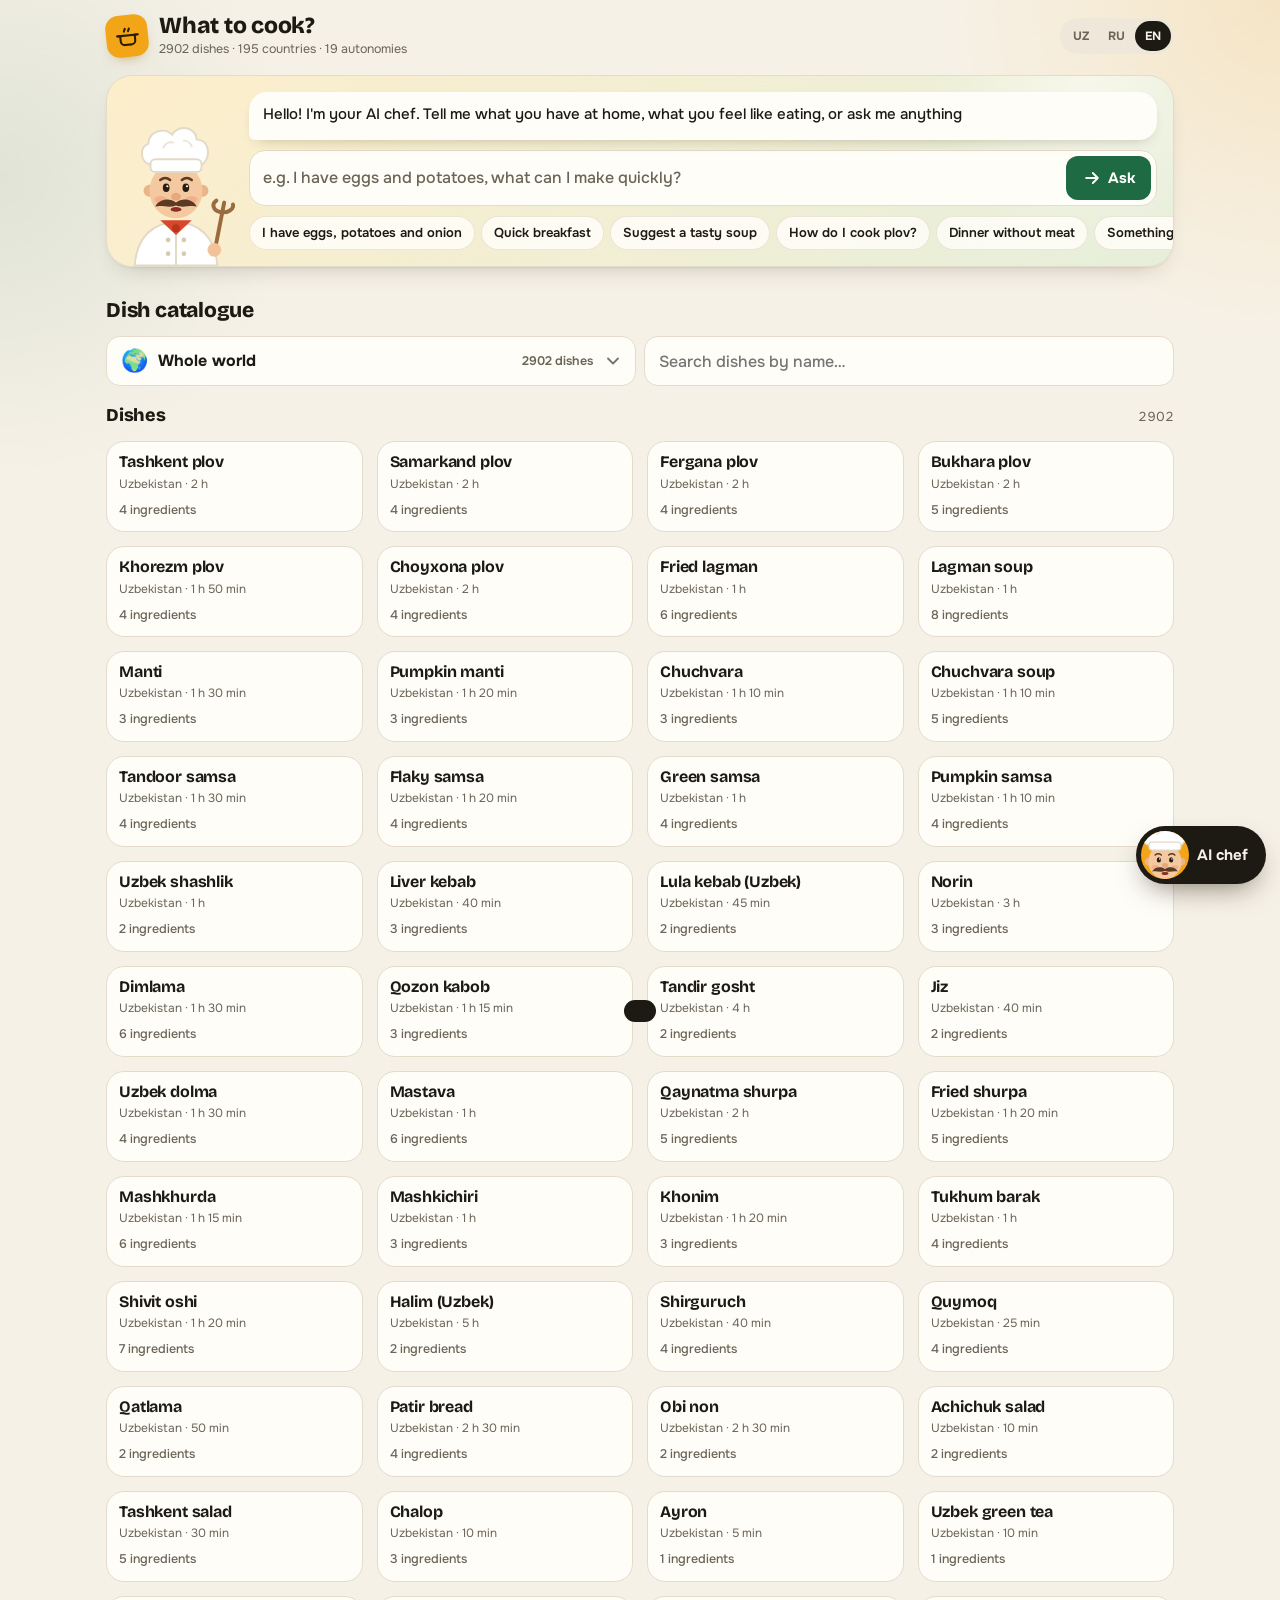
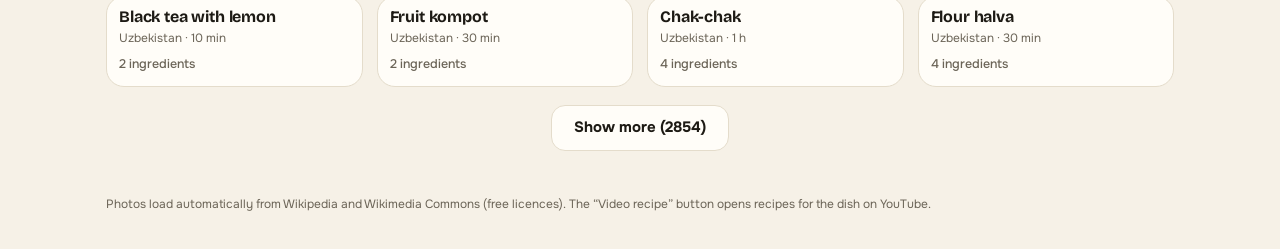
==== index.html @ fba5a019 "AI oshpaz: savol bo'limlari o'rniga animatsion oshpaz bilan doimiy suhbat; taomlar katalogi (davlat " ====
<!doctype html>
<html lang="uz">
<head>
<meta charset="utf-8">
<meta name="viewport" content="width=device-width,initial-scale=1,viewport-fit=cover">
<title>Nima pishiramiz?</title>
<meta name="description" content="AI oshpazdan so'rang — 195 davlat va 19 avtonomiyadan 2900 dan ortiq taom retsepti, suratlari va tayyorlash usullari.">
<meta name="theme-color" content="#f6f1e7">
<link rel="icon" href="data:image/svg+xml,%3Csvg xmlns='http://www.w3.org/2000/svg' viewBox='0 0 100 100'%3E%3Ctext y='.9em' font-size='90'%3E%F0%9F%8D%B2%3C/text%3E%3C/svg%3E">
<link rel="preconnect" href="https://fonts.googleapis.com">
<link rel="preconnect" href="https://fonts.gstatic.com" crossorigin>
<link rel="stylesheet" href="https://fonts.googleapis.com/css2?family=Bricolage+Grotesque:opsz,wght@12..96,600;12..96,800&family=Onest:wght@400;500;600;700&display=swap">
<link rel="stylesheet" href="style.css?v=8">
</head>
<body class="locked">
<div class="gate" id="gate"><div class="gcard"><div class="gspin"></div></div></div>

<div class="wrap">
  <header class="top">
    <div class="mark" aria-hidden="true"><svg viewBox="0 0 24 24" fill="none" stroke="#2b1d00" stroke-width="2" stroke-linecap="round" stroke-linejoin="round"><path d="M3 11h18"/><path d="M5 11v5a4 4 0 0 0 4 4h6a4 4 0 0 0 4-4v-5"/><path d="M2 11h2M20 11h2"/><path d="M9 7c0-1 1-1.5 1-2.5M13 7c0-1 1-1.5 1-2.5"/></svg></div>
    <div class="tt"><h1 id="h1">Nima pishiramiz?</h1><p id="stat"></p></div>
    <div class="lang" id="lang" role="group" aria-label="Til / Язык / Language">
      <button data-lang="uz" aria-pressed="true">UZ</button><button data-lang="ru" aria-pressed="false">RU</button><button data-lang="en" aria-pressed="false">EN</button>
    </div>
    <div class="acct" id="acct" hidden></div>
  </header>

  <section class="hero" id="hero" aria-labelledby="heroT">
    <div class="hchef" id="hchef" aria-hidden="true"></div>
    <div class="hbody">
      <p class="hbub" id="heroT"></p>
      <form class="ask" id="askForm" autocomplete="off">
        <input id="askIn" type="text" enterkeyhint="send">
        <button class="askgo" id="askGo" type="submit"><svg viewBox="0 0 24 24" aria-hidden="true"><path d="M5 12h14M13 6l6 6-6 6"/></svg><span id="askGoT"></span></button>
      </form>
      <div class="hsug" id="hSug"></div>
    </div>
  </section>
</div>

<main class="results wrap">
  <h2 class="catT" id="catT"></h2>
  <div class="browse">
    <button class="pick" id="pickC" type="button" aria-haspopup="dialog"></button>
    <input class="nq" id="nameQ" type="search" autocomplete="off">
  </div>
  <div class="rhead"><h3 id="rt"></h3><span id="rc"></span></div>
  <div class="grid" id="grid"></div>
  <button class="more" id="more" hidden></button>
</main>
<footer class="wrap" id="foot"></footer>

<div class="ov" id="ov" hidden></div>
<article class="sheet" id="sheet" hidden role="dialog" aria-modal="true"></article>

<div class="ov" id="pov" hidden></div>
<div class="picker" id="picker" hidden role="dialog" aria-modal="true" aria-labelledby="pkTitle">
  <div class="pkh"><span class="grab"></span><h2 id="pkTitle"></h2><button class="pkx" id="pkClose" type="button">×</button></div>
  <div class="pks"><input id="pkSearch" type="search" autocomplete="off"></div>
  <div class="chips pkt" id="pkTabs"></div>
  <div class="pkl" id="pkList"></div>
</div>
<div class="ov" id="admov" hidden></div>
<div class="picker adm" id="adm" hidden role="dialog" aria-modal="true"></div>
<div class="ov" id="aov" hidden></div>
<div class="picker" id="admin" hidden role="dialog" aria-modal="true" aria-labelledby="adTitle">
  <div class="pkh"><span class="grab"></span><h2 id="adTitle"></h2><button class="pkx" id="adClose" type="button">×</button></div>
  <div class="chips pkt" id="adTabs"></div>
  <div class="adl" id="adList"></div>
</div>
<div class="toast" id="toast" role="status"></div>

<button class="fab" id="fab" type="button"><span class="fchef" id="fchef" aria-hidden="true"></span><span class="ftx" id="fabT"></span></button>
<div class="ftip" id="ftip" hidden></div>
<div class="ov" id="cov" hidden></div>
<section class="chat" id="chat" hidden role="dialog" aria-modal="true" aria-labelledby="chName">
  <header class="chh">
    <div class="chav" id="chav" aria-hidden="true"></div>
    <div class="chn"><b id="chName"></b><span id="chSt"></span></div>
    <button class="chb" id="chNew" type="button"><svg viewBox="0 0 24 24" aria-hidden="true"><path d="M4 4v6h6M20 20v-6h-6M5 15a7 7 0 0 0 12 3M19 9A7 7 0 0 0 7 6"/></svg></button>
    <button class="chb" id="chX" type="button"><svg viewBox="0 0 24 24" aria-hidden="true"><path d="M6 6l12 12M18 6 6 18"/></svg></button>
  </header>
  <div class="msgs" id="msgs" aria-live="polite"></div>
  <div class="chips csug" id="cSug"></div>
  <form class="comp" id="comp" autocomplete="off">
    <button class="mic" id="mic" type="button" hidden><svg viewBox="0 0 24 24" aria-hidden="true"><rect x="9" y="3" width="6" height="11" rx="3"/><path d="M5 11a7 7 0 0 0 14 0M12 18v3"/></svg></button>
    <textarea id="cIn" rows="1" enterkeyhint="send"></textarea>
    <button class="send" id="cSend" type="submit"><svg viewBox="0 0 24 24" aria-hidden="true"><path d="M5 12h14M13 6l6 6-6 6"/></svg></button>
  </form>
</section>

<script src="data/_db.js?v=7"></script>
<script src="data/uz.js"></script>
<script src="data/kz-kg-tj-tm.js"></script>
<script src="data/ru-ua-by.js"></script>
<script src="data/az-ge-am.js"></script>
<script src="data/tr-ar.js"></script>
<script src="data/cn-kr-jp-in.js"></script>
<script src="data/it-fr-es.js"></script>
<script src="data/de-gr-mx-us.js"></script>
<script src="data/eu1.js"></script>
<script src="data/eu2.js"></script>
<script src="data/eu3.js"></script>
<script src="data/me.js"></script>
<script src="data/as1.js"></script>
<script src="data/as2.js"></script>
<script src="data/af1.js"></script>
<script src="data/af2.js"></script>
<script src="data/af3.js"></script>
<script src="data/am1.js"></script>
<script src="data/am2.js"></script>
<script src="data/x-avt1.js"></script>
<script src="data/x-avt2.js"></script>
<script src="data/x-avt3.js"></script>
<script src="data/x-af1.js"></script>
<script src="data/x-af2.js"></script>
<script src="data/x-af3.js"></script>
<script src="data/x-am1.js"></script>
<script src="data/x-am2.js"></script>
<script src="data/x-oc.js"></script>
<script src="data/x-as.js"></script>
<script src="data/x-eu.js"></script>
<script src="data/i18n.js?v=6"></script>
<script src="data/photos.js?v=7"></script>
<script src="app.js?v=8"></script>
<script src="ai-config.js?v=8"></script>
<script src="chef.js?v=8"></script>
<script src="firebase-config.js?v=6"></script>
<script type="module" src="auth.js?v=6"></script>
</body>
</html>
---- style.css ----
/* Nima pishiramiz — AI oshpaz (chef.js) + taomlar katalogi; taom bosilsa pastdan retsept varag'i chiqadi */
:root{
  --bg:#f6f1e7; --surface:#fffdf8; --surface-2:#efe8da; --ink:#1d1a14; --muted:#6b6457; --line:#e4dccb;
  --herb:#1d6a43; --herb-ink:#fff; --herb-soft:#dcefe2;
  --saffron:#f2a516; --saffron-soft:#fdeecb; --saffron-ink:#4a3200;
  --chili:#c2412a; --chili-soft:#fbe1da; --plum:#7a3f8f; --plum-soft:#f1e2f5; --sea:#1f6f8b; --sea-soft:#dbeff5; --yt:#d62b1f;
  --shadow:0 1px 2px rgba(40,30,10,.06),0 12px 26px -16px rgba(40,30,10,.32);
  --f-d:"Bricolage Grotesque","Onest",system-ui,sans-serif;
  --f-b:"Onest",system-ui,-apple-system,"Segoe UI",Roboto,sans-serif;
}
@media (prefers-color-scheme: dark){:root:not([data-theme="light"]){
  --bg:#13110d; --surface:#1d1a15; --surface-2:#2a251d; --ink:#f3eee4; --muted:#a79f90; --line:#342e24;
  --herb:#5cbf88; --herb-ink:#06150d; --herb-soft:#173426;
  --saffron:#f5b744; --saffron-soft:#3a2c0e; --saffron-ink:#ffe2a3;
  --chili:#f07258; --chili-soft:#3e1c16; --plum:#d39ae6; --plum-soft:#35203d; --sea:#6cc3e0; --sea-soft:#14303a; --yt:#ef4136;
  --shadow:0 1px 2px rgba(0,0,0,.3),0 12px 30px -16px rgba(0,0,0,.7); color-scheme:dark}}
:root[data-theme="dark"]{
  --bg:#13110d; --surface:#1d1a15; --surface-2:#2a251d; --ink:#f3eee4; --muted:#a79f90; --line:#342e24;
  --herb:#5cbf88; --herb-ink:#06150d; --herb-soft:#173426;
  --saffron:#f5b744; --saffron-soft:#3a2c0e; --saffron-ink:#ffe2a3;
  --chili:#f07258; --chili-soft:#3e1c16; --plum:#d39ae6; --plum-soft:#35203d; --sea:#6cc3e0; --sea-soft:#14303a; --yt:#ef4136;
  --shadow:0 1px 2px rgba(0,0,0,.3),0 12px 30px -16px rgba(0,0,0,.7); color-scheme:dark}
*{box-sizing:border-box}
[hidden]{display:none!important}
html{-webkit-text-size-adjust:100%}
body{margin:0;background:var(--bg);color:var(--ink);font-family:var(--f-b);font-size:15px;line-height:1.5;-webkit-font-smoothing:antialiased;
  background-image:radial-gradient(circle at 100% 0,rgba(242,165,22,.16),transparent 340px),radial-gradient(circle at 0 180px,rgba(29,106,67,.10),transparent 300px);background-repeat:no-repeat}
img{max-width:100%}
button{font:inherit;color:inherit;cursor:pointer;-webkit-tap-highlight-color:transparent}
button:focus-visible,input:focus-visible,a:focus-visible{outline:2px solid var(--herb);outline-offset:2px}
h1,h2,h3{font-family:var(--f-d);margin:0;letter-spacing:-.01em;text-wrap:balance}
.wrap{max-width:1100px;margin:0 auto;padding-left:max(16px,env(safe-area-inset-left,0px));padding-right:max(16px,env(safe-area-inset-right,0px))}

/* header */
.top{padding-top:calc(14px + env(safe-area-inset-top,0px));padding-bottom:4px;display:flex;align-items:center;gap:11px}
.mark{width:42px;height:42px;border-radius:13px;background:var(--saffron);display:grid;place-items:center;flex:none;transform:rotate(-6deg);box-shadow:0 6px 14px -8px rgba(160,100,0,.7)}
.mark svg{width:25px;height:25px}
.tt{min-width:0;flex:1}
.top h1{font-size:clamp(19px,5.6vw,23px);font-weight:800;line-height:1.05}
.top p{margin:2px 0 0;color:var(--muted);font-size:12.5px}
.lang{display:flex;flex:none;background:var(--surface-2);border-radius:999px;padding:3px}
.lang button{border:0;background:transparent;height:30px;min-width:36px;padding:0 8px;border-radius:999px;font-size:12px;font-weight:700;letter-spacing:.04em;color:var(--muted)}
.lang button[aria-pressed="true"]{background:var(--ink);color:var(--bg)}

.pick{width:100%;display:flex;align-items:center;gap:10px;height:50px;padding:0 12px 0 14px;border-radius:14px;border:1.5px solid var(--line);background:var(--bg);text-align:left;font-weight:700;font-size:16px}
.pick:hover{border-color:var(--saffron)}
.pick .fx{font-size:22px;line-height:1}
.pick span:not(.fx){flex:1;min-width:0;overflow:hidden;text-overflow:ellipsis;white-space:nowrap}
.pick small{color:var(--muted);font-weight:600;font-size:12.5px;white-space:nowrap}
.pick svg{width:20px;height:20px;fill:none;stroke:currentColor;stroke-width:2.2;stroke-linecap:round;stroke-linejoin:round;flex:none;opacity:.6}

.chips{display:flex;gap:7px;overflow-x:auto;scrollbar-width:none;margin:0 -12px;padding:0 12px 2px}
.chips::-webkit-scrollbar{display:none}
.chip{flex:none;height:40px;padding:0 14px;border-radius:999px;border:1px solid var(--line);background:var(--bg);font-weight:600;font-size:14px;white-space:nowrap;display:inline-flex;align-items:center;gap:6px}
.chip[aria-pressed="true"]{background:var(--acc,var(--ink));color:#fff;border-color:transparent}
.chip.sm{height:34px;padding:0 12px;font-size:13px}
/* results */
.results{padding-block:20px 44px}
.rhead{display:flex;justify-content:space-between;align-items:baseline;gap:10px;margin-bottom:12px}
.rhead h3{font-size:18px;font-weight:800;min-width:0}
.rhead span{color:var(--muted);font-size:13px;font-variant-numeric:tabular-nums;flex:none}
.grid{display:grid;grid-template-columns:repeat(auto-fill,minmax(230px,1fr));gap:14px}
@media (max-width:560px){.grid{grid-template-columns:1fr 1fr;gap:10px}}
.card{display:flex;flex-direction:column;text-align:left;padding:0;border:1px solid var(--line);background:var(--surface);border-radius:18px;overflow:hidden;min-width:0;transition:transform .18s,box-shadow .18s}
.card:hover{transform:translateY(-3px);box-shadow:var(--shadow)}
.cover{position:relative;aspect-ratio:4/3;max-width:100%;overflow:hidden;background:var(--surface-2)}
.cover img{position:absolute;inset:0;width:100%;height:100%;object-fit:cover;display:block}
.cflag{position:absolute;right:8px;bottom:7px;font-size:20px;line-height:1;z-index:2;filter:drop-shadow(0 1px 3px rgba(0,0,0,.35))}
.tile{position:absolute;inset:0;display:flex;flex-direction:column;justify-content:flex-end;padding:10px 12px;color:#fff;background:
  radial-gradient(circle at 85% 18%,rgba(255,255,255,.28) 0 18%,transparent 19%),
  radial-gradient(circle at 85% 18%,rgba(255,255,255,.14) 0 30%,transparent 31%),
  linear-gradient(150deg,var(--c1),var(--c2))}
.tile .fl{position:absolute;top:10px;right:12px;font-size:26px;line-height:1}
.cover .tile+.cflag,.cover .tile~.cflag{display:none}
.tile b{font-family:var(--f-d);font-weight:800;font-size:clamp(17px,4.4vw,22px);line-height:1.05;text-shadow:0 1px 8px rgba(0,0,0,.18);overflow-wrap:anywhere}
.tile i{font-style:normal;font-size:11px;font-weight:700;letter-spacing:.08em;text-transform:uppercase;opacity:.85;margin-top:3px}
.badge{position:absolute;left:8px;top:8px;height:26px;padding:0 9px;border-radius:999px;background:var(--surface);color:var(--ink);font-size:12px;font-weight:700;display:flex;align-items:center;gap:5px;box-shadow:0 2px 8px rgba(0,0,0,.15);font-variant-numeric:tabular-nums;z-index:2}
.badge.ok{background:var(--herb);color:var(--herb-ink)}
.cb{padding:10px 12px 12px;display:flex;flex-direction:column;gap:3px;flex:1;min-width:0}
.cb h3{font-size:16px;font-weight:700;line-height:1.2;overflow-wrap:anywhere}
.cm{font-size:12px;color:var(--muted)}
.ml{margin-top:auto;padding-top:5px;font-size:12.5px;font-weight:600;color:var(--chili);overflow:hidden;display:-webkit-box;-webkit-line-clamp:2;-webkit-box-orient:vertical}
.ml.ok{color:var(--herb)} .ml.n{color:var(--muted);font-weight:500}
@media (max-width:560px){.cb{padding:8px 10px 10px}.cb h3{font-size:14.5px}.cm,.ml{font-size:11.5px}}
.empty{grid-column:1/-1;text-align:center;padding:36px 16px;color:var(--muted);border:1px dashed var(--line);border-radius:18px;background:var(--surface)}
.empty b{display:block;color:var(--ink);font-family:var(--f-d);font-size:19px;margin-bottom:4px}
footer{color:var(--muted);font-size:12px;padding-bottom:calc(36px + env(safe-area-inset-bottom,0px))}
.more{display:block;margin:18px auto 0;height:46px;padding:0 22px;border-radius:14px;border:1px solid var(--line);background:var(--surface);font-weight:700}
.cover .ld{position:absolute;inset:0;background:linear-gradient(90deg,var(--surface-2) 25%,var(--line) 50%,var(--surface-2) 75%);background-size:200% 100%;animation:sh 1.3s linear infinite}
@keyframes sh{from{background-position:200% 0}to{background-position:-200% 0}}

/* overlays + sheets */
.ov{position:fixed;inset:0;z-index:40;background:rgba(10,8,4,.55);opacity:0;transition:opacity .25s}
.ov.on{opacity:1}
.sheet,.picker{position:fixed;left:0;right:0;bottom:0;z-index:41;max-width:760px;margin:0 auto;background:var(--bg);border-radius:24px 24px 0 0;display:flex;flex-direction:column;overflow:hidden;transform:translateY(100%);transition:transform .32s cubic-bezier(.2,.8,.2,1)}
.sheet{max-height:94vh;max-height:94dvh}
.sheet.on,.picker.on{transform:none}
.sc{overflow-y:auto;overscroll-behavior:contain;padding-bottom:calc(28px + env(safe-area-inset-bottom,0px))}
.gal{position:relative;aspect-ratio:16/11;max-height:46vh;width:100%;background:var(--surface-2)}
.track{display:flex;height:100%;overflow-x:auto;scroll-snap-type:x mandatory;scrollbar-width:none}
.track::-webkit-scrollbar{display:none}
.slide{flex:0 0 100%;height:100%;scroll-snap-align:center;position:relative}
.slide img{width:100%;height:100%;object-fit:cover;display:block}
.slide .ld{position:absolute;inset:0}
.slide .tile b{font-size:clamp(28px,8vw,44px)}
.slide .tile .fl{font-size:40px;top:16px;right:18px}
.dots{position:absolute;left:0;right:0;bottom:10px;display:flex;justify-content:center;gap:6px;z-index:2}
.dots button{width:8px;height:8px;padding:0;border:0;border-radius:4px;background:rgba(255,255,255,.6);transition:width .2s}
.dots button[aria-current="true"]{width:22px;background:#fff}
.close{position:absolute;top:12px;right:max(12px,env(safe-area-inset-right,0px));z-index:3;width:42px;height:42px;border-radius:50%;border:0;background:rgba(15,12,8,.55);color:#fff;font-size:22px;display:grid;place-items:center;backdrop-filter:blur(6px)}
.grab{position:absolute;top:8px;left:50%;transform:translateX(-50%);width:44px;height:5px;border-radius:3px;background:rgba(255,255,255,.75);z-index:3}
.credit{font-size:11px;color:var(--muted);text-align:right;padding:4px 18px 0}.credit a{color:inherit;text-decoration:underline;text-underline-offset:2px}
.sb{padding:14px max(18px,env(safe-area-inset-left,0px)) 0;padding-right:max(18px,env(safe-area-inset-right,0px));display:flex;flex-direction:column;gap:18px}
.sb h2{font-size:clamp(26px,6vw,34px);font-weight:800;line-height:1.05}
.alt{color:var(--muted);font-size:13px;font-weight:600;margin-top:3px}
.sub{color:var(--muted);margin-top:4px;font-size:14px}
.pills{display:flex;flex-wrap:wrap;gap:6px;margin-top:10px}
.pill{height:28px;padding:0 11px;border-radius:999px;background:var(--saffron-soft);color:var(--saffron-ink);font-size:12.5px;font-weight:700;display:inline-flex;align-items:center;gap:4px}
.pill.g{background:var(--herb-soft);color:var(--herb)}
.acts{display:grid;grid-template-columns:1fr;gap:8px}
.yt{display:flex;align-items:center;justify-content:center;gap:10px;min-height:54px;border-radius:16px;background:var(--yt);color:#fff;font-weight:700;font-size:16px;text-decoration:none}
.yt svg{width:26px;height:26px}
.sh{display:flex;justify-content:space-between;align-items:baseline;gap:10px;margin-bottom:8px}
.sh h3{font-size:20px;font-weight:800}
.sh span{color:var(--muted);font-size:13px;font-variant-numeric:tabular-nums}
.ings{list-style:none;margin:0;padding:0;background:var(--surface);border:1px solid var(--line);border-radius:16px;overflow:hidden}
.ings li{display:flex;align-items:center;gap:10px;padding:10px 13px;border-top:1px solid var(--line)}
.ings li:first-child{border-top:0}
.st{width:24px;height:24px;border-radius:50%;display:grid;place-items:center;flex:none;font-size:13px;font-weight:800}
.have .st{background:var(--herb-soft);color:var(--herb)}
.lack .st{background:var(--chili-soft);color:var(--chili)}
.base .st,.opt .st{background:var(--surface-2);color:var(--muted)}
.nm{flex:1;min-width:0;font-weight:600}
.lack .nm{color:var(--chili)}
.nm em{font-style:normal;font-size:11px;color:var(--muted);background:var(--surface-2);border-radius:6px;padding:1px 6px;margin-left:6px;font-weight:600}
.qt{color:var(--muted);font-size:13.5px;text-align:right;max-width:48%}
.miss{margin-top:8px;padding:10px 12px;border-radius:12px;background:var(--chili-soft);color:var(--chili);font-weight:600;font-size:14px}
.miss.ok{background:var(--herb-soft);color:var(--herb)}
.steps{list-style:none;margin:0;padding:0;display:flex;flex-direction:column;gap:8px}
.steps li{display:flex;gap:12px;padding:12px;background:var(--surface);border:1px solid var(--line);border-radius:16px;transition:opacity .2s}
.steps li.done{opacity:.5}
.steps li.done .tx{text-decoration:line-through}
.steps .n{width:32px;height:32px;flex:none;border:0;border-radius:10px;background:var(--saffron-soft);color:var(--saffron-ink);font-family:var(--f-d);font-weight:800;display:grid;place-items:center}
.done .n{background:var(--herb);color:var(--herb-ink)}
.tx{flex:1;min-width:0;padding-top:4px}
.tm{display:inline-flex;align-items:center;gap:6px;margin-top:8px;height:32px;padding:0 12px;border-radius:999px;border:1px solid var(--line);background:var(--bg);font-size:13px;font-weight:700;font-variant-numeric:tabular-nums}
.tm.run{background:var(--saffron);border-color:var(--saffron);color:#2b1d00}
.tm.end{background:var(--chili);border-color:var(--chili);color:#fff}

/* country picker */
.picker{height:86vh;height:86dvh}
.pkh{position:relative;display:flex;align-items:center;gap:10px;padding:20px 14px 10px 18px}
.pkh .grab{background:var(--line);top:7px}
.pkh h2{flex:1;font-size:19px;font-weight:800;line-height:1.15}
.pkx{width:38px;height:38px;border-radius:50%;border:0;background:var(--surface-2);font-size:21px;display:grid;place-items:center;flex:none}
.pks{padding:0 14px 10px}
.pks input{width:100%;height:46px;border-radius:13px;border:1.5px solid var(--line);background:var(--surface);color:var(--ink);padding:0 14px;font:500 16px var(--f-b)}
.pks input:focus{outline:none;border-color:var(--saffron)}
.pkt{--acc:var(--saffron);margin:0;padding:0 14px 10px;flex:none}
.pkt .chip[aria-pressed="true"]{color:#2b1d00}
.pkl{flex:1;overflow-y:auto;overscroll-behavior:contain;padding:2px 14px calc(18px + env(safe-area-inset-bottom,0px));display:grid;grid-template-columns:1fr 1fr;gap:7px;align-content:start}
@media (min-width:620px){.pkl{grid-template-columns:repeat(3,1fr)}}
.pc{display:flex;align-items:center;gap:8px;min-height:48px;padding:6px 10px;border-radius:13px;border:1px solid var(--line);background:var(--surface);text-align:left;min-width:0}
.pc .fx{font-size:20px;line-height:1;flex:none}
.pc .pn{flex:1;min-width:0;font-weight:600;font-size:14px;line-height:1.2;overflow-wrap:anywhere}
.pc small{color:var(--muted);font-size:12px;font-weight:600;font-variant-numeric:tabular-nums}
.pc.all{grid-column:1/-1;background:var(--saffron-soft);border-color:transparent}
.pc.all .pn{font-weight:800}
.pc[aria-pressed="true"]{border-color:var(--saffron);box-shadow:inset 0 0 0 1.5px var(--saffron)}
.pkl .empty{grid-column:1/-1}

.toast{position:fixed;left:50%;bottom:calc(18px + env(safe-area-inset-bottom,0px));transform:translate(-50%,140px);z-index:60;background:var(--ink);color:var(--bg);padding:11px 16px;border-radius:12px;font-weight:600;font-size:14px;transition:transform .3s;max-width:calc(100% - 32px);text-align:center}
.toast.on{transform:translate(-50%,0)}
@media (prefers-reduced-motion:reduce){*{transition:none!important;animation:none!important}}

@media (max-width:440px){.top:has(.acct:not([hidden])) .mark{display:none}.top:has(.acct:not([hidden])) .lang button{min-width:30px;padding:0 6px}}

/* ---------- kirish ekrani (gate) ---------- */
body.locked>.wrap,body.locked>main,body.locked>footer,body.locked>.fab,body.locked>.ftip,body.locked>.chat{display:none!important}
.gate{background:radial-gradient(circle at 100% 0,rgba(242,165,22,.28),transparent 360px),radial-gradient(circle at 0 100%,rgba(29,106,67,.18),transparent 380px),var(--bg);min-height:100vh;min-height:100dvh;display:flex;flex-direction:column;align-items:center;justify-content:center;padding:calc(64px + env(safe-area-inset-top,0px)) 20px calc(40px + env(safe-area-inset-bottom,0px));position:relative;text-align:center;overflow:hidden}
.gtop{position:absolute;top:calc(14px + env(safe-area-inset-top,0px));right:16px}
.gcard{width:100%;max-width:380px;background:var(--surface);border:1px solid var(--line);border-radius:28px;padding:30px 22px 24px;box-shadow:var(--shadow);display:flex;flex-direction:column;align-items:center;gap:10px;position:relative;z-index:1}
.gmark{width:64px;height:64px;border-radius:20px;background:var(--saffron);display:grid;place-items:center;transform:rotate(-6deg);box-shadow:0 8px 18px -10px rgba(160,100,0,.8)}
.gmark svg{width:38px;height:38px}
.gcard h1{font-size:28px;font-weight:800;line-height:1.1;margin-top:6px}
.gtag{margin:0 0 8px;color:var(--muted);font-size:14.5px}
.gbtn{width:100%;height:54px;display:flex;align-items:center;justify-content:center;gap:12px;border-radius:16px;border:1.5px solid var(--line);background:#fff;color:#1f1f1f;font-weight:700;font-size:16px;box-shadow:0 2px 6px rgba(0,0,0,.06)}
.gbtn:hover{border-color:#c9c2b2}
.gbtn svg{width:24px;height:24px}
.gsm{margin:2px 0 0;font-size:12px;color:var(--muted)}
.gerr{margin:4px 0 0;font-size:13px;color:var(--chili);font-weight:600}
.gst{display:flex;flex-direction:column;align-items:center;gap:6px;width:100%}
.gst .gic{font-size:40px;line-height:1}
.gst b{font-family:var(--f-d);font-size:20px}
.gst p{margin:0;color:var(--muted);font-size:14.5px}
.gme{display:flex;align-items:center;gap:8px;margin-top:8px;padding:6px 12px 6px 6px;border-radius:999px;background:var(--surface-2);font-size:13.5px;font-weight:600;max-width:100%}
.gme img{width:28px;height:28px;border-radius:50%}
.gme span{overflow:hidden;text-overflow:ellipsis;white-space:nowrap;padding-left:6px}
.glink{margin-top:8px;border:0;background:none;color:var(--herb);font-weight:700;font-size:14px;padding:8px}
.gspin{width:34px;height:34px;border-radius:50%;border:3px solid var(--line);border-top-color:var(--saffron);animation:gsp .8s linear infinite;margin:14px}
@keyframes gsp{to{transform:rotate(360deg)}}
.gfood{position:absolute;bottom:calc(18px + env(safe-area-inset-bottom,0px));left:0;right:0;font-size:26px;letter-spacing:8px;opacity:.55;white-space:nowrap}
body:not(.locked) .gate{display:none}

/* akkaunt tugmasi */
.acct{position:relative;flex:none}
.av{position:relative;width:38px;height:38px;border-radius:50%;border:2px solid var(--surface);padding:0;background:var(--herb);color:#fff;overflow:visible;box-shadow:0 0 0 1px var(--line);display:grid;place-items:center;font-weight:800}
.av img{width:100%;height:100%;border-radius:50%;object-fit:cover}
.av .dot{position:absolute;top:-5px;right:-6px;min-width:18px;height:18px;padding:0 5px;border-radius:9px;background:var(--chili);color:#fff;font:700 11px/18px var(--f-b);font-style:normal}
.amenu{position:absolute;right:0;top:46px;z-index:35;min-width:230px;background:var(--surface);border:1px solid var(--line);border-radius:16px;box-shadow:var(--shadow);padding:6px;display:flex;flex-direction:column}
.amenu .aw{padding:8px 10px 10px;border-bottom:1px solid var(--line);margin-bottom:4px;display:flex;flex-direction:column;min-width:0}
.amenu .aw small{color:var(--muted);overflow:hidden;text-overflow:ellipsis}
.amenu button{border:0;background:none;text-align:left;padding:11px 10px;border-radius:10px;font-weight:600;display:flex;align-items:center;gap:6px}
.amenu button:hover{background:var(--surface-2)}
.cnt{font-style:normal;margin-left:auto;min-width:22px;height:22px;padding:0 6px;border-radius:11px;background:var(--chili);color:#fff;font-size:12px;display:grid;place-items:center}

/* admin panel */
.adl{flex:1;overflow-y:auto;overscroll-behavior:contain;padding:2px 14px calc(18px + env(safe-area-inset-bottom,0px));display:flex;flex-direction:column;gap:8px}
.urow{display:flex;align-items:center;gap:10px;padding:10px;border-radius:16px;background:var(--surface);border:1px solid var(--line);min-width:0}
.urow img,.urow .ui{width:40px;height:40px;border-radius:50%;flex:none;object-fit:cover}
.urow .ui{display:grid;place-items:center;background:var(--herb-soft);color:var(--herb);font-weight:800}
.un{flex:1;min-width:0;display:flex;flex-direction:column}
.un b{font-size:14.5px;overflow:hidden;text-overflow:ellipsis;white-space:nowrap}
.un small{color:var(--muted);font-size:12px;overflow:hidden;text-overflow:ellipsis;white-space:nowrap}
.ua{display:flex;gap:6px;flex:none}
.ab{height:36px;padding:0 12px;border-radius:11px;border:0;font-weight:700;font-size:13px;white-space:nowrap}
.ab.ok{background:var(--herb);color:var(--herb-ink)}
.ab.no{background:var(--chili-soft);color:var(--chili)}
.ab:disabled{opacity:.5}
.ame{font-size:12px;color:var(--muted);font-weight:700}
.adl .empty{margin-top:10px}


/* ---------- AI oshpaz: hero ---------- */
.hero{position:relative;margin:12px 0 4px;display:grid;grid-template-columns:auto 1fr;gap:6px 14px;align-items:end;padding:16px 16px 16px 10px;border-radius:26px;
  background:radial-gradient(circle at 92% 8%,color-mix(in srgb,var(--surface) 60%,transparent),transparent 160px),linear-gradient(135deg,var(--saffron-soft),color-mix(in srgb,var(--herb-soft) 70%,var(--saffron-soft)));border:1px solid var(--line);box-shadow:var(--shadow);overflow:hidden}
.hchef{width:118px;align-self:end;margin-bottom:-16px}
.hchef .chef{width:100%;height:auto;display:block}
.hbody{min-width:0;display:flex;flex-direction:column;gap:10px}
.hbub{position:relative;margin:0;background:var(--surface);border-radius:18px 18px 18px 6px;padding:12px 14px;font-size:15px;line-height:1.45;font-weight:500;box-shadow:0 6px 16px -10px rgba(60,40,0,.45);min-height:3.2em}
.ask{display:flex;gap:6px;background:var(--surface);border:1.5px solid var(--line);border-radius:16px;padding:5px;transition:border-color .2s,box-shadow .2s}
.ask:focus-within{border-color:var(--herb);box-shadow:0 0 0 4px color-mix(in srgb,var(--herb) 18%,transparent)}
.ask input{flex:1;min-width:0;border:0;background:transparent;color:var(--ink);font:500 16px var(--f-b);padding:0 8px;height:44px;outline:none}
.ask input::placeholder{color:var(--muted)}
.askgo{flex:none;height:44px;padding:0 16px;border:0;border-radius:12px;background:var(--herb);color:var(--herb-ink);font-weight:700;display:flex;align-items:center;gap:6px}
.askgo svg,.send svg,.mic svg,.chb svg{width:20px;height:20px;fill:none;stroke:currentColor;stroke-width:2.3;stroke-linecap:round;stroke-linejoin:round}
.hsug{display:flex;gap:6px;overflow-x:auto;scrollbar-width:none;margin:0 -16px 0 0;padding-right:16px}
.hsug::-webkit-scrollbar{display:none}
.hsug .chip,.csug .chip{background:color-mix(in srgb,var(--surface) 85%,transparent);border-color:color-mix(in srgb,var(--line) 70%,transparent);font-weight:600}
@media (max-width:560px){
  .hero{grid-template-columns:76px 1fr;padding:12px 12px 12px 6px;gap:8px 8px}
  .hchef{width:80px;margin-bottom:-12px;grid-row:1;align-self:start;margin-top:4px}
  .hbub{font-size:14px;padding:10px 12px}
  .ask,.hsug{grid-column:1/-1}
  .hbody{display:contents}
  .askgo span{display:none}.askgo{padding:0 14px}
}

/* ---------- catalogue ---------- */
.catT{font-size:21px;font-weight:800;margin:4px 0 10px}
.browse{display:grid;grid-template-columns:minmax(0,1fr) minmax(0,1fr);gap:8px;margin-bottom:16px}
@media (max-width:560px){.browse{grid-template-columns:1fr}}
.nq{width:100%;height:50px;border-radius:14px;border:1.5px solid var(--line);background:var(--surface);color:var(--ink);padding:0 14px;font:500 16px var(--f-b)}
.nq:focus{outline:none;border-color:var(--herb)}
.pick{background:var(--surface)}

/* ---------- floating chef button ---------- */
.fab{position:fixed;right:max(14px,env(safe-area-inset-right,0px));bottom:calc(16px + env(safe-area-inset-bottom,0px));z-index:34;display:flex;align-items:center;gap:8px;height:58px;padding:0 18px 0 5px;border:0;border-radius:999px;
  background:var(--ink);color:var(--bg);font-weight:700;font-size:15px;box-shadow:0 12px 28px -10px rgba(30,20,0,.55);transition:transform .25s,opacity .25s;animation:fabIn .6s cubic-bezier(.2,1.4,.4,1) both}
.fab:hover{transform:translateY(-2px)}
.fchef{width:48px;height:48px;border-radius:50%;background:var(--saffron);display:grid;place-items:center;overflow:hidden;flex:none}
.fchef .chef{width:48px;height:48px}
body.chatting .fab{transform:scale(.6);opacity:0;pointer-events:none}
@keyframes fabIn{from{transform:translateY(90px)}to{transform:none}}
.ftip{position:fixed;right:max(16px,env(safe-area-inset-right,0px));bottom:calc(86px + env(safe-area-inset-bottom,0px));z-index:34;max-width:240px;background:var(--surface);color:var(--ink);border:1px solid var(--line);border-radius:16px 16px 4px 16px;padding:10px 13px;font-size:14px;font-weight:600;box-shadow:var(--shadow);cursor:pointer;animation:tipIn .4s ease both}
@keyframes tipIn{from{opacity:0;transform:translateY(8px)}to{opacity:1;transform:none}}

/* ---------- chat panel ---------- */
#cov{z-index:35}
.chat{position:fixed;z-index:36;inset:0;display:flex;flex-direction:column;background:var(--bg);transform:translateY(100%);transition:transform .32s cubic-bezier(.2,.8,.2,1)}
.chat.on{transform:none}
@media (min-width:700px){.chat{inset:auto 20px 20px auto;width:420px;height:min(720px,calc(100vh - 40px));height:min(720px,calc(100dvh - 40px));border-radius:24px;border:1px solid var(--line);box-shadow:0 30px 60px -20px rgba(30,20,0,.45);overflow:hidden;transform:translateY(30px) scale(.97);opacity:0;transition:transform .28s,opacity .28s}
  .chat.on{transform:none;opacity:1}}
.chh{display:flex;align-items:center;gap:10px;padding:calc(10px + env(safe-area-inset-top,0px)) 10px 10px 12px;background:linear-gradient(135deg,var(--saffron-soft),var(--herb-soft));border-bottom:1px solid var(--line)}
.chav{width:46px;height:46px;border-radius:50%;background:var(--saffron);overflow:hidden;display:grid;place-items:center;flex:none;box-shadow:inset 0 -3px 0 rgba(0,0,0,.08)}
.chav .chef{width:46px;height:46px}
.chn{flex:1;min-width:0;display:flex;flex-direction:column;line-height:1.2}
.chn b{font-family:var(--f-d);font-size:17px}
.chn span{font-size:12.5px;color:var(--herb);font-weight:600;display:flex;align-items:center;gap:6px}
.chn span::before{content:"";width:7px;height:7px;border-radius:50%;background:currentColor;box-shadow:0 0 0 3px color-mix(in srgb,currentColor 25%,transparent)}
.chb{width:40px;height:40px;border:0;border-radius:12px;background:color-mix(in srgb,var(--surface) 70%,transparent);display:grid;place-items:center;flex:none}
.msgs{flex:1;overflow-y:auto;padding:14px 12px 6px;display:flex;flex-direction:column;gap:12px;overscroll-behavior:contain}
.mg{display:flex;gap:8px;align-items:flex-end;max-width:100%}
.mg.me{justify-content:flex-end}
.mg .av{width:30px;height:30px;border-radius:50%;background:var(--saffron);overflow:hidden;flex:none;display:grid;place-items:center}
.mg .av .chef{width:30px;height:30px}
.bw{display:flex;flex-direction:column;gap:8px;min-width:0;max-width:calc(100% - 38px)}
.bb{padding:10px 13px;border-radius:18px;font-size:15px;line-height:1.45;overflow-wrap:anywhere;animation:msgIn .25s ease both}
.ch .bb{background:var(--surface);border:1px solid var(--line);border-bottom-left-radius:6px;align-self:flex-start}
.me .bb{background:var(--herb);color:var(--herb-ink);border-bottom-right-radius:6px;max-width:82%}
.bb ul{margin:4px 0;padding-left:20px}.bb li{margin:2px 0}
.bb.live::after{content:"▍";animation:caret 1s steps(1) infinite;margin-left:1px;color:var(--muted)}
@keyframes caret{50%{opacity:0}}
@keyframes msgIn{from{opacity:0;transform:translateY(6px)}to{opacity:1;transform:none}}
.bb.dots{display:flex;gap:5px;padding:14px 16px}
.bb.dots i{width:7px;height:7px;border-radius:50%;background:var(--muted);animation:dot 1.1s infinite ease-in-out}
.bb.dots i:nth-child(2){animation-delay:.15s}.bb.dots i:nth-child(3){animation-delay:.3s}
@keyframes dot{0%,80%,100%{transform:translateY(0);opacity:.4}40%{transform:translateY(-5px);opacity:1}}
.crow{display:flex;gap:10px;overflow-x:auto;scrollbar-width:none;padding:2px 2px 4px;margin:0 -12px 0 0;padding-right:12px;scroll-snap-type:x mandatory}
.crow::-webkit-scrollbar{display:none}
.crow .card{flex:none;width:168px;scroll-snap-align:start}
.crow .cb h3{font-size:14.5px}
.mact{align-self:flex-start;height:38px;padding:0 14px;border-radius:12px;border:1px solid var(--line);background:var(--surface);font-weight:700;font-size:13.5px}
.mact.ai{background:var(--ink);color:var(--bg);border-color:transparent}
.csug{margin:0;padding:6px 12px 2px;flex:none}
.comp{display:flex;align-items:flex-end;gap:6px;padding:8px 10px calc(10px + env(safe-area-inset-bottom,0px));border-top:1px solid var(--line);background:var(--surface)}
.comp textarea{flex:1;min-width:0;resize:none;border:1.5px solid var(--line);background:var(--bg);color:var(--ink);border-radius:16px;padding:11px 14px;font:500 16px/1.35 var(--f-b);max-height:120px;outline:none}
.comp textarea:focus{border-color:var(--herb)}
.send,.mic{flex:none;width:46px;height:46px;border-radius:50%;border:0;display:grid;place-items:center}
.send{background:var(--herb);color:var(--herb-ink)}
.mic{background:var(--surface-2);color:var(--ink)}
.mic.on{background:var(--chili);color:#fff;animation:pulse 1.2s infinite}
@keyframes pulse{0%{box-shadow:0 0 0 0 color-mix(in srgb,var(--chili) 50%,transparent)}100%{box-shadow:0 0 0 14px transparent}}

/* ---------- the chef's animation ---------- */
.chef .c-head,.chef .c-hand,.chef .c-eye,.chef .c-mouth,.chef .c-mus,.chef .c-think,.chef .c-brow,.chef .c-hat{transform-box:fill-box}
.chef .c-all{animation:bob 3.2s ease-in-out infinite}
.chef .c-eye{transform-origin:center;animation:blink 5s infinite}
.chef .c-eye:nth-of-type(2){animation-delay:.05s}
.chef .c-hand{transform-origin:20% 95%;animation:stir 6s ease-in-out infinite}
.chef .c-hat{transform-origin:50% 100%}
.chef .c-mouth{transform-origin:center top}
.chef .c-mus{transform-origin:center}
.chef .c-think{fill:var(--surface);stroke:var(--line);stroke-width:1.5;opacity:0;transition:opacity .3s}
.chef.talk .c-mouth{animation:talk .18s ease-in-out infinite alternate}
.chef.talk .c-mus{animation:mus .36s ease-in-out infinite alternate}
.chef.think .c-think{opacity:1}
.chef.think .c-think circle{animation:bub 1.2s ease-in-out infinite}
.chef.think .c-think circle:nth-child(2){animation-delay:.2s}.chef.think .c-think circle:nth-child(3){animation-delay:.4s}
.chef.think .c-eyes{transform:translate(2px,-2px);transition:transform .3s}
.chef.think .c-brow{transform:translateY(-2px)}
.chef.wave .c-hand{animation:wave .9s ease-in-out 2}
.chef.wave .c-hat{animation:hat .9s ease-in-out 1}
@keyframes bob{0%,100%{transform:translateY(0)}50%{transform:translateY(-2.5px)}}
@keyframes blink{0%,94%,100%{transform:scaleY(1)}96%{transform:scaleY(.08)}}
@keyframes talk{from{transform:scaleY(.6)}to{transform:scaleY(2.4)}}
@keyframes mus{from{transform:rotate(-3deg)}to{transform:rotate(3deg)}}
@keyframes stir{0%,70%,100%{transform:rotate(0)}78%{transform:rotate(-14deg)}86%{transform:rotate(8deg)}93%{transform:rotate(-6deg)}}
@keyframes wave{0%,100%{transform:rotate(0)}25%{transform:rotate(-24deg)}75%{transform:rotate(14deg)}}
@keyframes hat{0%,100%{transform:rotate(0)}40%{transform:rotate(-6deg) translateY(-2px)}}
@keyframes bub{0%,100%{transform:translateY(0)}50%{transform:translateY(-3px)}}
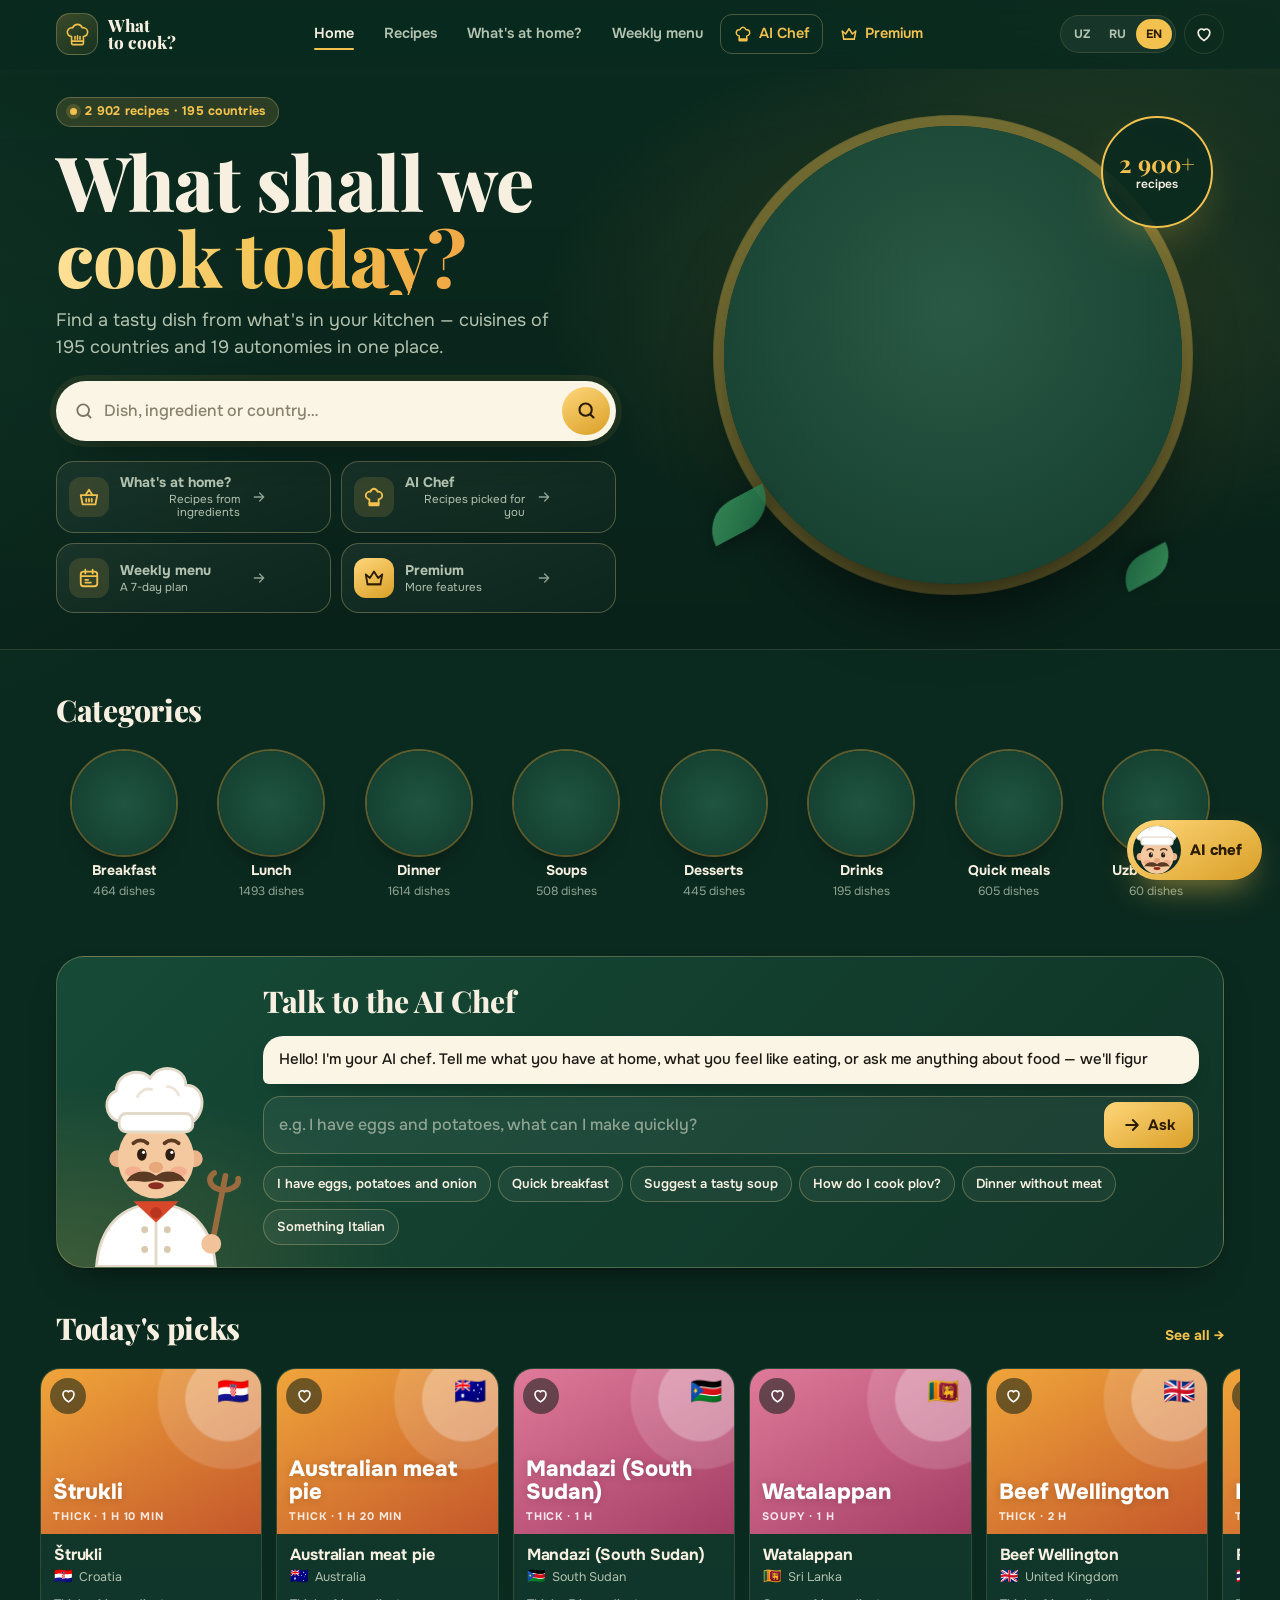
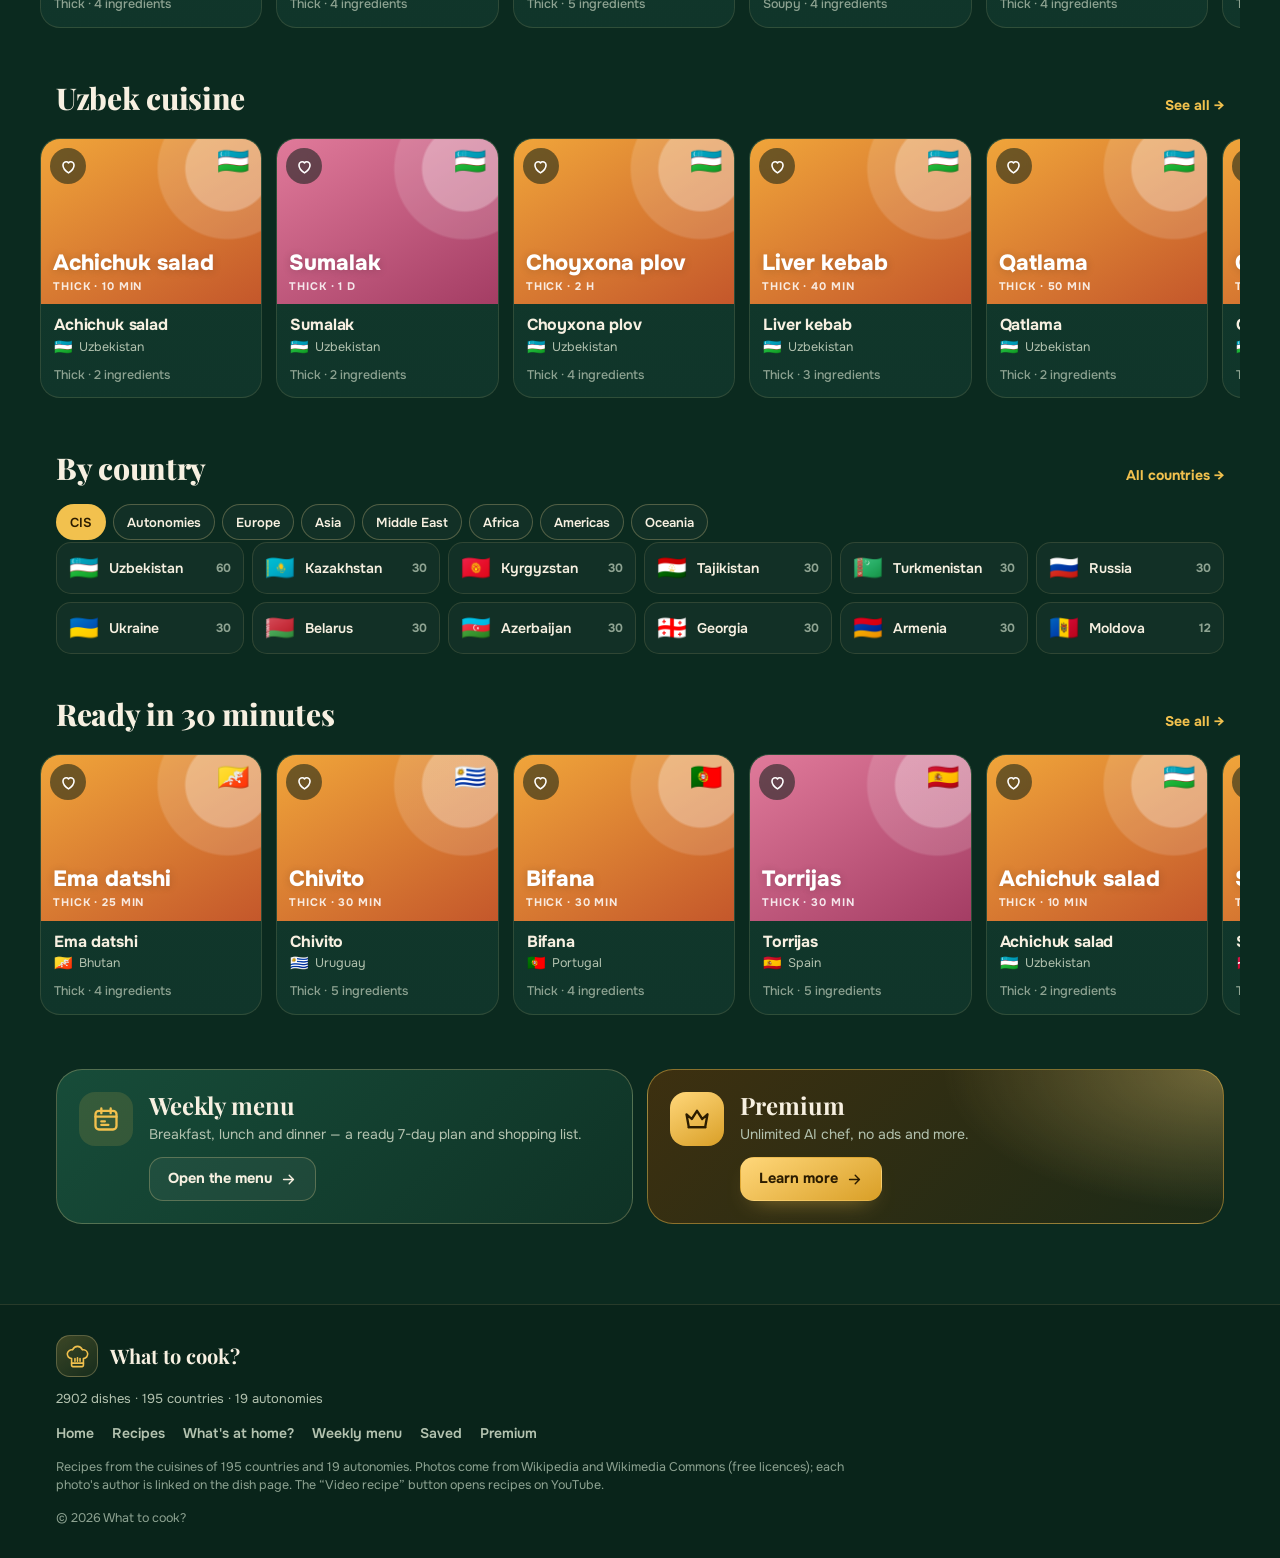
==== commit 5e336f70: "Qayta dizayn: to'q yashil + oltin, bosh sahifa, retseptlar, Uyda nima bor?, haftalik menyu, saqlanga" ====
--- a/index.html
+++ b/index.html
@@ -5,50 +5,141 @@
 <meta name="viewport" content="width=device-width,initial-scale=1,viewport-fit=cover">
 <title>Nima pishiramiz?</title>
 <meta name="description" content="AI oshpazdan so'rang — 195 davlat va 19 avtonomiyadan 2900 dan ortiq taom retsepti, suratlari va tayyorlash usullari.">
-<meta name="theme-color" content="#f6f1e7">
+<meta name="theme-color" content="#0b2a1f">
 <link rel="icon" href="data:image/svg+xml,%3Csvg xmlns='http://www.w3.org/2000/svg' viewBox='0 0 100 100'%3E%3Ctext y='.9em' font-size='90'%3E%F0%9F%8D%B2%3C/text%3E%3C/svg%3E">
 <link rel="preconnect" href="https://fonts.googleapis.com">
 <link rel="preconnect" href="https://fonts.gstatic.com" crossorigin>
-<link rel="stylesheet" href="https://fonts.googleapis.com/css2?family=Bricolage+Grotesque:opsz,wght@12..96,600;12..96,800&family=Onest:wght@400;500;600;700&display=swap">
-<link rel="stylesheet" href="style.css?v=8">
+<link rel="preconnect" href="https://commons.wikimedia.org">
+<link rel="preconnect" href="https://upload.wikimedia.org">
+<link rel="stylesheet" href="https://fonts.googleapis.com/css2?family=Playfair+Display:ital,wght@0,700;0,800;1,700&family=Onest:wght@400;500;600;700&display=swap">
+<link rel="stylesheet" href="style.css?v=9">
 </head>
 <body class="locked">
 <div class="gate" id="gate"><div class="gcard"><div class="gspin"></div></div></div>
 
-<div class="wrap">
-  <header class="top">
-    <div class="mark" aria-hidden="true"><svg viewBox="0 0 24 24" fill="none" stroke="#2b1d00" stroke-width="2" stroke-linecap="round" stroke-linejoin="round"><path d="M3 11h18"/><path d="M5 11v5a4 4 0 0 0 4 4h6a4 4 0 0 0 4-4v-5"/><path d="M2 11h2M20 11h2"/><path d="M9 7c0-1 1-1.5 1-2.5M13 7c0-1 1-1.5 1-2.5"/></svg></div>
-    <div class="tt"><h1 id="h1">Nima pishiramiz?</h1><p id="stat"></p></div>
-    <div class="lang" id="lang" role="group" aria-label="Til / Язык / Language">
-      <button data-lang="uz" aria-pressed="true">UZ</button><button data-lang="ru" aria-pressed="false">RU</button><button data-lang="en" aria-pressed="false">EN</button>
-    </div>
-    <div class="acct" id="acct" hidden></div>
-  </header>
-
-  <section class="hero" id="hero" aria-labelledby="heroT">
-    <div class="hchef" id="hchef" aria-hidden="true"></div>
-    <div class="hbody">
-      <p class="hbub" id="heroT"></p>
-      <form class="ask" id="askForm" autocomplete="off">
-        <input id="askIn" type="text" enterkeyhint="send">
-        <button class="askgo" id="askGo" type="submit"><svg viewBox="0 0 24 24" aria-hidden="true"><path d="M5 12h14M13 6l6 6-6 6"/></svg><span id="askGoT"></span></button>
-      </form>
-      <div class="hsug" id="hSug"></div>
-    </div>
-  </section>
-</div>
-
-<main class="results wrap">
-  <h2 class="catT" id="catT"></h2>
-  <div class="browse">
-    <button class="pick" id="pickC" type="button" aria-haspopup="dialog"></button>
-    <input class="nq" id="nameQ" type="search" autocomplete="off">
+<header class="hdr" id="hdr">
+  <div class="hin wrap">
+    <a class="brand" href="#/" aria-label="Nima pishiramiz?">
+      <span class="logo" aria-hidden="true"><svg viewBox="0 0 32 32"><path d="M9 18.5c-3.3-.4-5.5-3-5-6.2.5-2.8 3.3-4.7 6.1-4.2C11.3 5.6 13.6 4 16 4s4.7 1.6 5.9 4.1c2.8-.5 5.6 1.4 6.1 4.2.5 3.2-1.7 5.8-5 6.2V24H9z"/><path d="M9 24h14v2.5a1.5 1.5 0 0 1-1.5 1.5h-11A1.5 1.5 0 0 1 9 26.5z"/><path d="M13 18.5v3M16 17.5v4M19 18.5v3"/></svg></span>
+      <span class="bname" id="bname">Nima<br>pishiramiz?</span>
+    </a>
+    <nav class="nav" id="nav" aria-label="Menu"></nav>
+    <div class="hact">
+      <div class="lang" id="lang" role="group" aria-label="Til / Язык / Language">
+        <button data-lang="uz" aria-pressed="true">UZ</button><button data-lang="ru" aria-pressed="false">RU</button><button data-lang="en" aria-pressed="false">EN</button>
+      </div>
+      <a class="ib" href="#/saqlangan" id="hSaved"><svg viewBox="0 0 24 24" aria-hidden="true"><path d="M12 20s-7-4.4-7-10a4 4 0 0 1 7-2.6A4 4 0 0 1 19 10c0 5.6-7 10-7 10z"/></svg><i id="favN" hidden></i></a>
+      <div class="acct" id="acct" hidden></div>
+    </div>
   </div>
-  <div class="rhead"><h3 id="rt"></h3><span id="rc"></span></div>
-  <div class="grid" id="grid"></div>
-  <button class="more" id="more" hidden></button>
+</header>
+
+<main id="app">
+  <!-- ============ HOME ============ -->
+  <section class="view" id="vHome" data-view="home">
+    <section class="hero">
+      <div class="wrap hgrid">
+        <div class="htxt">
+          <span class="eyebrow" id="hEye"></span>
+          <h1 class="htitle" id="hTitle"></h1>
+          <p class="hsub" id="hSub"></p>
+          <form class="search" id="sForm" role="search" autocomplete="off">
+            <svg viewBox="0 0 24 24" aria-hidden="true"><circle cx="11" cy="11" r="7"/><path d="m20 20-3.5-3.5"/></svg>
+            <input id="sIn" type="search" enterkeyhint="search">
+            <button type="submit" id="sGo" aria-label="Search"><svg viewBox="0 0 24 24" aria-hidden="true"><circle cx="11" cy="11" r="7"/><path d="m20 20-3.5-3.5"/></svg></button>
+            <div class="sdrop" id="sDrop" hidden></div>
+          </form>
+          <div class="qa" id="qa"></div>
+        </div>
+        <div class="hart" aria-hidden="true">
+          <div class="plate" id="heroImg"></div>
+          <div class="laurel"><b id="hCount">2 900+</b><span id="hCountL"></span></div>
+          <span class="leaf l1"></span><span class="leaf l2"></span>
+        </div>
+      </div>
+    </section>
+
+    <div class="wrap">
+      <section class="sec"><div class="sh"><h2 id="tCats"></h2></div><div class="cats" id="cats"></div></section>
+
+      <section class="sec chefsec">
+        <div class="hchef" id="hchef" aria-hidden="true"></div>
+        <div class="hbody">
+          <h2 id="tChef"></h2>
+          <p class="hbub" id="heroT"></p>
+          <form class="ask" id="askForm" autocomplete="off">
+            <input id="askIn" type="text" enterkeyhint="send">
+            <button class="askgo" id="askGo" type="submit"><svg viewBox="0 0 24 24" aria-hidden="true"><path d="M5 12h14M13 6l6 6-6 6"/></svg><span id="askGoT"></span></button>
+          </form>
+          <div class="hsug" id="hSug"></div>
+        </div>
+      </section>
+
+      <section class="sec"><div class="sh"><h2 id="tToday"></h2><a class="all" href="#/retseptlar" id="aToday"></a></div><div class="row" id="rToday"></div></section>
+      <section class="sec"><div class="sh"><h2 id="tUz"></h2><a class="all" href="#/retseptlar?c=O'zbekiston" id="aUz"></a></div><div class="row" id="rUz"></div></section>
+      <section class="sec"><div class="sh"><h2 id="tWorld"></h2><button class="all" type="button" id="aWorld"></button></div><div class="chips rtabs" id="wTabs"></div><div class="clist" id="wList"></div></section>
+      <section class="sec"><div class="sh"><h2 id="tQuick"></h2><a class="all" href="#/retseptlar?t=30" id="aQuick"></a></div><div class="row" id="rQuick"></div></section>
+      <section class="sec promos" id="promos"></section>
+    </div>
+  </section>
+
+  <!-- ============ RECIPES ============ -->
+  <section class="view wrap" id="vRecipes" data-view="recipes" hidden>
+    <div class="vhead"><h1 id="rTitle"></h1><p id="rSub"></p></div>
+    <div class="filters">
+      <div class="fl1">
+        <label class="nqw"><svg viewBox="0 0 24 24" aria-hidden="true"><circle cx="11" cy="11" r="7"/><path d="m20 20-3.5-3.5"/></svg><input class="nq" id="nameQ" type="search" autocomplete="off"></label>
+        <button class="pick" id="pickC" type="button" aria-haspopup="dialog"></button>
+      </div>
+      <div class="chips" id="fMeal"></div>
+      <div class="fl2"><div class="tog" id="fType"></div><div class="chips" id="fTime"></div></div>
+    </div>
+    <div class="rhead"><h3 id="rt"></h3><span id="rc"></span><button class="reset" id="fReset" type="button" hidden></button></div>
+    <div class="grid" id="grid"></div>
+    <button class="more" id="more" hidden></button>
+  </section>
+
+  <!-- ============ PANTRY: Uyda nimalar bor? ============ -->
+  <section class="view wrap" id="vPantry" data-view="pantry" hidden>
+    <div class="vhead"><h1 id="pTitle"></h1><p id="pSub"></p></div>
+    <div class="pbox">
+      <div class="field"><input id="pIn" type="text" autocomplete="off" enterkeyhint="done"><button class="add" id="pAdd" type="button"></button><div class="sug" id="pSug" hidden></div></div>
+      <div class="mine" id="pMine"></div>
+      <p class="note" id="pNote"></p>
+    </div>
+    <div class="chips gtabs" id="pTabs"></div>
+    <div class="igrid" id="pIngs"></div>
+    <div class="pres" id="pRes">
+      <div class="seg" id="pSeg"></div>
+      <div class="rhead"><h3 id="prt"></h3><span id="prc"></span></div>
+      <div class="grid" id="pGrid"></div>
+      <button class="more" id="pMore" hidden></button>
+    </div>
+  </section>
+
+  <!-- ============ WEEKLY MENU ============ -->
+  <section class="view wrap" id="vMenu" data-view="menu" hidden>
+    <div class="vhead"><h1 id="mTitle"></h1><p id="mSub"></p></div>
+    <div class="mbar"><button class="ib2" id="mPrev" type="button" aria-label="‹">‹</button><b id="mWeek"></b><button class="ib2" id="mNext" type="button" aria-label="›">›</button><button class="btn gold" id="mNew" type="button"></button></div>
+    <div class="days" id="mDays"></div>
+    <section class="shop"><div class="sh"><h2 id="mShopT"></h2><span id="mShopN"></span></div><p class="note" id="mShopNote"></p><ul class="shopl" id="mShop"></ul></section>
+  </section>
+
+  <!-- ============ SAVED ============ -->
+  <section class="view wrap" id="vSaved" data-view="saved" hidden>
+    <div class="vhead"><h1 id="fTitle"></h1><p id="fSub"></p></div>
+    <div class="grid" id="fGrid"></div>
+  </section>
+
+  <!-- ============ PREMIUM ============ -->
+  <section class="view wrap" id="vPremium" data-view="premium" hidden>
+    <div class="prem" id="prem"></div>
+  </section>
 </main>
-<footer class="wrap" id="foot"></footer>
+
+<footer class="ftr" id="foot"></footer>
+
+<nav class="tabbar" id="tabbar" aria-label="Menu"></nav>
 
 <div class="ov" id="ov" hidden></div>
 <article class="sheet" id="sheet" hidden role="dialog" aria-modal="true"></article>
@@ -122,9 +213,9 @@
 <script src="data/x-eu.js"></script>
 <script src="data/i18n.js?v=6"></script>
 <script src="data/photos.js?v=7"></script>
-<script src="app.js?v=8"></script>
+<script src="app.js?v=9"></script>
 <script src="ai-config.js?v=8"></script>
-<script src="chef.js?v=8"></script>
+<script src="chef.js?v=9"></script>
 <script src="firebase-config.js?v=6"></script>
 <script type="module" src="auth.js?v=6"></script>
 </body>
--- a/style.css
+++ b/style.css
@@ -1,102 +1,393 @@
-/* Nima pishiramiz — AI oshpaz (chef.js) + taomlar katalogi; taom bosilsa pastdan retsept varag'i chiqadi */
+/* Nima pishiramiz — to'q yashil + oltin dizayn. Bosh sahifa, retseptlar, "Uyda nima bor?", haftalik menyu, saqlanganlar, premium, AI oshpaz.
+   Taom suratlari faqat data/photos.js dan olinadi; bu fayl ularning faqat ko'rinishini belgilaydi. */
 :root{
-  --bg:#f6f1e7; --surface:#fffdf8; --surface-2:#efe8da; --ink:#1d1a14; --muted:#6b6457; --line:#e4dccb;
-  --herb:#1d6a43; --herb-ink:#fff; --herb-soft:#dcefe2;
-  --saffron:#f2a516; --saffron-soft:#fdeecb; --saffron-ink:#4a3200;
-  --chili:#c2412a; --chili-soft:#fbe1da; --plum:#7a3f8f; --plum-soft:#f1e2f5; --sea:#1f6f8b; --sea-soft:#dbeff5; --yt:#d62b1f;
-  --shadow:0 1px 2px rgba(40,30,10,.06),0 12px 26px -16px rgba(40,30,10,.32);
-  --f-d:"Bricolage Grotesque","Onest",system-ui,sans-serif;
+  --bg:#0b2a1f; --bg-2:#0e3326; --surface:#123a2c; --surface-2:#184636; --surface-3:#1f5541;
+  --line:rgba(242,214,150,.13); --line-2:rgba(242,214,150,.28);
+  --ink:#f7f0e1; --muted:#b4c3b0; --dim:#8ea392;
+  --gold:#f2c14e; --gold-2:#d99f27; --gold-ink:#2b1c00; --gold-soft:rgba(242,193,78,.14);
+  --orange:#f08a3c; --herb:#5fd096; --herb-ink:#06150d; --herb-soft:rgba(95,208,150,.15);
+  --chili:#ff8e72; --chili-soft:rgba(255,142,114,.14); --yt:#e3342a; --cream:#fbf5e6;
+  --saffron:var(--gold); --saffron-soft:var(--gold-soft); --saffron-ink:var(--gold); --sea:#6cc3e0; --sea-soft:rgba(108,195,224,.14);
+  --shadow:0 1px 2px rgba(0,0,0,.25),0 18px 40px -22px rgba(0,0,0,.75);
+  --glow:0 18px 50px -20px rgba(242,193,78,.45);
+  --f-d:"Playfair Display",Georgia,"Times New Roman",serif;
   --f-b:"Onest",system-ui,-apple-system,"Segoe UI",Roboto,sans-serif;
+  --r:20px; --tab:0px;
+  color-scheme:dark;
 }
-@media (prefers-color-scheme: dark){:root:not([data-theme="light"]){
-  --bg:#13110d; --surface:#1d1a15; --surface-2:#2a251d; --ink:#f3eee4; --muted:#a79f90; --line:#342e24;
-  --herb:#5cbf88; --herb-ink:#06150d; --herb-soft:#173426;
-  --saffron:#f5b744; --saffron-soft:#3a2c0e; --saffron-ink:#ffe2a3;
-  --chili:#f07258; --chili-soft:#3e1c16; --plum:#d39ae6; --plum-soft:#35203d; --sea:#6cc3e0; --sea-soft:#14303a; --yt:#ef4136;
-  --shadow:0 1px 2px rgba(0,0,0,.3),0 12px 30px -16px rgba(0,0,0,.7); color-scheme:dark}}
-:root[data-theme="dark"]{
-  --bg:#13110d; --surface:#1d1a15; --surface-2:#2a251d; --ink:#f3eee4; --muted:#a79f90; --line:#342e24;
-  --herb:#5cbf88; --herb-ink:#06150d; --herb-soft:#173426;
-  --saffron:#f5b744; --saffron-soft:#3a2c0e; --saffron-ink:#ffe2a3;
-  --chili:#f07258; --chili-soft:#3e1c16; --plum:#d39ae6; --plum-soft:#35203d; --sea:#6cc3e0; --sea-soft:#14303a; --yt:#ef4136;
-  --shadow:0 1px 2px rgba(0,0,0,.3),0 12px 30px -16px rgba(0,0,0,.7); color-scheme:dark}
 *{box-sizing:border-box}
 [hidden]{display:none!important}
-html{-webkit-text-size-adjust:100%}
+html{-webkit-text-size-adjust:100%;scroll-padding-top:80px}
 body{margin:0;background:var(--bg);color:var(--ink);font-family:var(--f-b);font-size:15px;line-height:1.5;-webkit-font-smoothing:antialiased;
-  background-image:radial-gradient(circle at 100% 0,rgba(242,165,22,.16),transparent 340px),radial-gradient(circle at 0 180px,rgba(29,106,67,.10),transparent 300px);background-repeat:no-repeat}
+  background-image:radial-gradient(900px 520px at 100% -10%,rgba(242,193,78,.10),transparent 60%),radial-gradient(700px 600px at -10% 40%,rgba(95,208,150,.07),transparent 60%);background-attachment:fixed}
 img{max-width:100%}
+a{color:inherit}
 button{font:inherit;color:inherit;cursor:pointer;-webkit-tap-highlight-color:transparent}
-button:focus-visible,input:focus-visible,a:focus-visible{outline:2px solid var(--herb);outline-offset:2px}
-h1,h2,h3{font-family:var(--f-d);margin:0;letter-spacing:-.01em;text-wrap:balance}
-.wrap{max-width:1100px;margin:0 auto;padding-left:max(16px,env(safe-area-inset-left,0px));padding-right:max(16px,env(safe-area-inset-right,0px))}
-
-/* header */
-.top{padding-top:calc(14px + env(safe-area-inset-top,0px));padding-bottom:4px;display:flex;align-items:center;gap:11px}
-.mark{width:42px;height:42px;border-radius:13px;background:var(--saffron);display:grid;place-items:center;flex:none;transform:rotate(-6deg);box-shadow:0 6px 14px -8px rgba(160,100,0,.7)}
-.mark svg{width:25px;height:25px}
-.tt{min-width:0;flex:1}
-.top h1{font-size:clamp(19px,5.6vw,23px);font-weight:800;line-height:1.05}
-.top p{margin:2px 0 0;color:var(--muted);font-size:12.5px}
-.lang{display:flex;flex:none;background:var(--surface-2);border-radius:999px;padding:3px}
+button:focus-visible,input:focus-visible,a:focus-visible,textarea:focus-visible,.card:focus-visible{outline:2px solid var(--gold);outline-offset:2px}
+h1,h2,h3{margin:0;letter-spacing:-.01em;text-wrap:balance}
+.wrap{max-width:1200px;margin:0 auto;padding-left:max(16px,env(safe-area-inset-left,0px));padding-right:max(16px,env(safe-area-inset-right,0px))}
+.ic{width:20px;height:20px;fill:none;stroke:currentColor;stroke-width:2;stroke-linecap:round;stroke-linejoin:round;flex:none}
+@media (max-width:999px){:root{--tab:72px}}
+
+/* ---------- header ---------- */
+.hdr{position:sticky;top:0;z-index:30;padding-top:env(safe-area-inset-top,0px);background:rgba(11,42,31,.78);backdrop-filter:saturate(1.3) blur(14px);-webkit-backdrop-filter:saturate(1.3) blur(14px);border-bottom:1px solid transparent;transition:border-color .2s,background .2s}
+.hdr.sc{border-bottom-color:var(--line);background:rgba(11,42,31,.92)}
+.hin{display:flex;align-items:center;gap:16px;height:68px}
+.brand{display:flex;align-items:center;gap:10px;text-decoration:none;flex:none}
+.logo{width:42px;height:42px;display:grid;place-items:center;border-radius:14px;background:linear-gradient(145deg,rgba(242,193,78,.22),rgba(242,193,78,.06));border:1px solid var(--line-2)}
+.logo svg{width:27px;height:27px;fill:none;stroke:var(--gold);stroke-width:1.9;stroke-linecap:round;stroke-linejoin:round}
+.bname{font-family:var(--f-d);font-weight:800;font-size:17px;line-height:1.02;color:var(--ink)}
+.nav{flex:1;display:flex;align-items:center;justify-content:center;gap:4px}
+.nav a,.nav button{display:inline-flex;align-items:center;gap:7px;height:40px;padding:0 13px;border-radius:12px;border:0;background:none;text-decoration:none;font-weight:600;font-size:14.5px;color:var(--muted);white-space:nowrap;position:relative;transition:color .2s,background .2s}
+.nav a:hover,.nav button:hover{color:var(--ink);background:rgba(255,255,255,.04)}
+.nav a[aria-current="page"]{color:var(--ink)}
+.nav a[aria-current="page"]::after{content:"";position:absolute;left:13px;right:13px;bottom:4px;height:2px;border-radius:2px;background:var(--gold)}
+.nav .navchef{color:var(--gold);border:1px solid var(--line-2)}
+.nav .navchef .ic,.nav .navprem .ic{width:18px;height:18px}
+.nav .navprem{color:var(--gold)}
+.hact{display:flex;align-items:center;gap:8px;flex:none;margin-left:auto}
+.lang{display:flex;flex:none;background:rgba(255,255,255,.05);border:1px solid var(--line);border-radius:999px;padding:3px}
 .lang button{border:0;background:transparent;height:30px;min-width:36px;padding:0 8px;border-radius:999px;font-size:12px;font-weight:700;letter-spacing:.04em;color:var(--muted)}
-.lang button[aria-pressed="true"]{background:var(--ink);color:var(--bg)}
-
-.pick{width:100%;display:flex;align-items:center;gap:10px;height:50px;padding:0 12px 0 14px;border-radius:14px;border:1.5px solid var(--line);background:var(--bg);text-align:left;font-weight:700;font-size:16px}
-.pick:hover{border-color:var(--saffron)}
-.pick .fx{font-size:22px;line-height:1}
-.pick span:not(.fx){flex:1;min-width:0;overflow:hidden;text-overflow:ellipsis;white-space:nowrap}
-.pick small{color:var(--muted);font-weight:600;font-size:12.5px;white-space:nowrap}
-.pick svg{width:20px;height:20px;fill:none;stroke:currentColor;stroke-width:2.2;stroke-linecap:round;stroke-linejoin:round;flex:none;opacity:.6}
-
-.chips{display:flex;gap:7px;overflow-x:auto;scrollbar-width:none;margin:0 -12px;padding:0 12px 2px}
-.chips::-webkit-scrollbar{display:none}
-.chip{flex:none;height:40px;padding:0 14px;border-radius:999px;border:1px solid var(--line);background:var(--bg);font-weight:600;font-size:14px;white-space:nowrap;display:inline-flex;align-items:center;gap:6px}
-.chip[aria-pressed="true"]{background:var(--acc,var(--ink));color:#fff;border-color:transparent}
-.chip.sm{height:34px;padding:0 12px;font-size:13px}
-/* results */
-.results{padding-block:20px 44px}
-.rhead{display:flex;justify-content:space-between;align-items:baseline;gap:10px;margin-bottom:12px}
-.rhead h3{font-size:18px;font-weight:800;min-width:0}
-.rhead span{color:var(--muted);font-size:13px;font-variant-numeric:tabular-nums;flex:none}
-.grid{display:grid;grid-template-columns:repeat(auto-fill,minmax(230px,1fr));gap:14px}
-@media (max-width:560px){.grid{grid-template-columns:1fr 1fr;gap:10px}}
-.card{display:flex;flex-direction:column;text-align:left;padding:0;border:1px solid var(--line);background:var(--surface);border-radius:18px;overflow:hidden;min-width:0;transition:transform .18s,box-shadow .18s}
-.card:hover{transform:translateY(-3px);box-shadow:var(--shadow)}
+.lang button[aria-pressed="true"]{background:var(--gold);color:var(--gold-ink)}
+.ib{position:relative;width:40px;height:40px;border-radius:50%;display:grid;place-items:center;border:1px solid var(--line);color:var(--ink);text-decoration:none}
+.ib svg{width:20px;height:20px;fill:none;stroke:currentColor;stroke-width:2;stroke-linecap:round;stroke-linejoin:round}
+.ib i{position:absolute;top:-4px;right:-4px;min-width:18px;height:18px;padding:0 5px;border-radius:9px;background:var(--gold);color:var(--gold-ink);font:700 11px/18px var(--f-b);font-style:normal;text-align:center}
+@media (max-width:999px){.nav{display:none}.hin{height:60px}.bname{font-size:16px}}
+@media (max-width:420px){.lang button{min-width:30px;padding:0 6px}.hin{gap:10px}.bname{font-size:15px}.logo{width:38px;height:38px}}
+
+/* ---------- bottom tab bar (phones) ---------- */
+.tabbar{position:fixed;left:0;right:0;bottom:0;z-index:33;display:none;grid-template-columns:repeat(5,1fr);align-items:end;height:calc(66px + env(safe-area-inset-bottom,0px));padding:0 6px env(safe-area-inset-bottom,0px);background:rgba(10,36,27,.94);backdrop-filter:blur(14px);-webkit-backdrop-filter:blur(14px);border-top:1px solid var(--line)}
+@media (max-width:999px){.tabbar{display:grid}}
+.tb{display:flex;flex-direction:column;align-items:center;justify-content:center;gap:3px;height:62px;border:0;background:none;text-decoration:none;color:var(--dim);font-size:11px;font-weight:600;min-width:0}
+.tb span{white-space:nowrap;overflow:hidden;text-overflow:ellipsis;max-width:100%}
+.tb .ic{width:23px;height:23px}
+.tb[aria-current="page"]{color:var(--gold)}
+.tb.mid{color:var(--gold)}
+.tbc{width:58px;height:58px;margin-top:-26px;border-radius:50%;display:grid;place-items:center;background:linear-gradient(150deg,#ffd77a,var(--gold-2));color:var(--gold-ink);box-shadow:0 10px 24px -8px rgba(242,193,78,.6),0 0 0 5px var(--bg)}
+.tbc .ic{width:28px;height:28px;stroke-width:1.9}
+
+/* ---------- hero ---------- */
+.hero{position:relative;z-index:5;overflow:hidden;overflow:clip visible;padding:26px 0 34px;background:radial-gradient(700px 420px at 78% 40%,rgba(242,193,78,.16),transparent 65%),linear-gradient(180deg,rgba(0,0,0,.0),rgba(0,0,0,.18));border-bottom:1px solid var(--line)}
+.hgrid{display:grid;grid-template-columns:1.05fr .95fr;gap:28px;align-items:center}
+.eyebrow{display:inline-flex;align-items:center;gap:8px;height:30px;padding:0 13px;border-radius:999px;background:var(--gold-soft);border:1px solid var(--line-2);color:var(--gold);font-weight:700;font-size:12.5px;letter-spacing:.02em}
+.eyebrow::before{content:"";width:7px;height:7px;border-radius:50%;background:var(--gold);box-shadow:0 0 0 4px rgba(242,193,78,.18)}
+.htitle{font-family:var(--f-d);font-weight:800;font-size:clamp(40px,6.4vw,76px);line-height:1;margin:16px 0 12px}
+.htitle em{display:block;font-style:normal;background:linear-gradient(100deg,#ffe29a,var(--gold) 40%,var(--orange));-webkit-background-clip:text;background-clip:text;color:transparent}
+.hsub{margin:0 0 20px;color:var(--muted);font-size:clamp(15px,1.6vw,18px);max-width:520px}
+.search{position:relative;display:flex;align-items:center;gap:8px;max-width:560px;height:60px;padding:0 6px 0 18px;border-radius:999px;background:var(--cream);color:#1d1a14;box-shadow:0 20px 40px -24px rgba(0,0,0,.8),0 0 0 6px rgba(242,193,78,.08)}
+.search>svg{width:20px;height:20px;fill:none;stroke:#7c7464;stroke-width:2.2;stroke-linecap:round;flex:none}
+.search input{flex:1;min-width:0;height:100%;border:0;background:transparent;font:500 16px var(--f-b);color:#1d1a14;outline:none}
+.search input::placeholder{color:#8a826f}
+.search input::-webkit-search-cancel-button{display:none}
+.search button[type=submit]{width:48px;height:48px;border-radius:50%;border:0;background:linear-gradient(150deg,#ffd77a,var(--gold-2));display:grid;place-items:center;flex:none}
+.search button svg{width:21px;height:21px;fill:none;stroke:var(--gold-ink);stroke-width:2.4;stroke-linecap:round}
+.sdrop{position:absolute;left:0;right:0;top:68px;z-index:20;max-height:min(460px,60vh);overflow-y:auto;background:var(--surface);border:1px solid var(--line-2);border-radius:20px;box-shadow:var(--shadow);padding:6px;color:var(--ink)}
+.sg{padding:10px 10px 4px;font-size:11.5px;font-weight:700;letter-spacing:.08em;text-transform:uppercase;color:var(--dim)}
+.si{display:flex;align-items:center;gap:11px;width:100%;padding:7px 8px;border:0;background:none;border-radius:13px;text-align:left}
+.si:hover,.si[aria-selected="true"]{background:var(--surface-2)}
+.sth{width:42px;height:42px;border-radius:11px;overflow:hidden;flex:none;display:grid;place-items:center;background:var(--surface-2);font-size:22px}
+.sth img{width:100%;height:100%;object-fit:cover}
+.sth .ic{width:18px;height:18px;color:var(--gold)}
+.stx{display:flex;flex-direction:column;min-width:0}
+.stx b{font-weight:600;font-size:14.5px;white-space:nowrap;overflow:hidden;text-overflow:ellipsis}
+.stx small{color:var(--muted);font-size:12.5px;white-space:nowrap;overflow:hidden;text-overflow:ellipsis}
+.qa{display:grid;grid-template-columns:1fr 1fr;gap:10px;margin-top:20px;max-width:560px}
+.qb{display:flex;align-items:center;gap:11px;min-height:70px;padding:12px;border-radius:18px;border:1px solid var(--line-2);background:linear-gradient(160deg,rgba(255,255,255,.06),rgba(255,255,255,.015));text-decoration:none;text-align:left;transition:transform .2s,border-color .2s,background .2s}
+.qb:hover{transform:translateY(-2px);border-color:rgba(242,193,78,.55);background:linear-gradient(160deg,rgba(242,193,78,.12),rgba(255,255,255,.02))}
+.qi{width:40px;height:40px;border-radius:12px;display:grid;place-items:center;background:var(--gold-soft);color:var(--gold);flex:none}
+.qi .ic{width:22px;height:22px}
+.qt{display:flex;flex-direction:column;align-items:flex-start;text-align:left;min-width:0;line-height:1.2;flex:1;width:100%}
+.qt b{font-size:14px;font-weight:700}
+.qt small{font-size:11.5px;color:var(--muted);margin-top:2px}
+.qar{width:16px;height:16px;color:var(--dim)}
+.q-premium .qi{background:linear-gradient(150deg,#ffd77a,var(--gold-2));color:var(--gold-ink)}
+.hart{position:relative;justify-self:center;width:min(100%,520px);aspect-ratio:1}
+.plate{position:absolute;inset:6%;border-radius:50%;overflow:hidden;background:radial-gradient(circle at 50% 40%,#2a5a45,#123a2c);box-shadow:0 40px 80px -30px rgba(0,0,0,.85),0 0 0 10px rgba(242,193,78,.10),0 0 0 11px rgba(242,193,78,.35);cursor:pointer;animation:plateIn .9s cubic-bezier(.2,.8,.2,1) both}
+.plate img{width:100%;height:100%;object-fit:cover;display:block;transform:scale(1.04);transition:transform 6s ease-out}
+.plate:hover img{transform:scale(1.1)}
+@keyframes plateIn{from{opacity:0;transform:scale(.92) rotate(-6deg)}to{opacity:1;transform:none}}
+.laurel{position:absolute;right:0;top:4%;width:112px;height:112px;border-radius:50%;display:flex;flex-direction:column;align-items:center;justify-content:center;background:radial-gradient(circle,rgba(11,42,31,.92) 60%,rgba(11,42,31,.6));border:2px solid var(--gold);color:var(--gold);box-shadow:var(--glow);text-align:center}
+.laurel b{font-family:var(--f-d);font-size:24px;line-height:1}
+.laurel span{font-size:12px;font-weight:600;color:var(--ink)}
+.leaf{position:absolute;width:70px;height:34px;border-radius:70px 0;background:linear-gradient(135deg,#3f9b62,#1e6b45);opacity:.85;filter:drop-shadow(0 6px 10px rgba(0,0,0,.4))}
+.leaf.l1{left:2%;bottom:16%;transform:rotate(-28deg)}
+.leaf.l2{right:6%;bottom:6%;transform:rotate(152deg) scale(.8)}
+@media (max-width:899px){
+  .hero{padding:14px 0 26px}
+  .hgrid{grid-template-columns:1fr;gap:6px}
+  .hart{order:-1;width:min(56vw,210px);margin:-6px auto -4px}
+  .laurel{width:84px;height:84px;right:-6px}.laurel b{font-size:19px}.laurel span{font-size:10.5px}
+  .htitle{margin-top:12px}
+  .qa{grid-template-columns:1fr 1fr}
+  .search{height:56px}
+}
+@media (max-width:560px){.qb{flex-direction:column;align-items:flex-start;gap:9px;min-height:0;padding:12px}.qar{display:none}.qt b{font-size:14px}}
+
+/* ---------- sections ---------- */
+.sec{margin-top:44px}
+.sh{display:flex;justify-content:space-between;align-items:baseline;gap:12px;margin-bottom:14px}
+.sh h2{font-family:var(--f-d);font-weight:800;font-size:clamp(23px,3vw,30px);line-height:1.1}
+.all{flex:none;border:0;background:none;padding:4px 0;color:var(--gold);font-weight:700;font-size:14px;text-decoration:none}
+.all:hover{text-decoration:underline;text-underline-offset:3px}
+.cats{display:grid;grid-template-columns:repeat(8,1fr);gap:12px}
+.cat{display:flex;flex-direction:column;align-items:center;gap:7px;text-decoration:none;text-align:center;padding:10px 4px 12px;border-radius:20px;transition:background .2s,transform .2s}
+.cat:hover{background:rgba(255,255,255,.04);transform:translateY(-3px)}
+.cimg{width:min(100%,104px);aspect-ratio:1;border-radius:50%;overflow:hidden;background:radial-gradient(circle,var(--surface-3),var(--surface));box-shadow:0 0 0 2px rgba(242,193,78,.35),0 14px 26px -16px rgba(0,0,0,.9);display:block}
+.cimg img{width:100%;height:100%;object-fit:cover;display:block;transition:transform .5s}
+.cat:hover .cimg img{transform:scale(1.08)}
+.cat b{font-size:14px;font-weight:700;line-height:1.2}
+.cat small{color:var(--dim);font-size:12px;margin-top:-4px}
+@media (max-width:899px){.cats{display:flex;overflow-x:auto;scrollbar-width:none;margin:0 -16px;padding:0 16px;scroll-snap-type:x mandatory}.cats::-webkit-scrollbar{display:none}.cat{flex:0 0 96px;scroll-snap-align:start}.cimg{width:84px}}
+.row{display:grid;grid-auto-flow:column;grid-auto-columns:minmax(232px,1fr);gap:14px;overflow-x:auto;scroll-snap-type:x mandatory;scrollbar-width:none;margin:0 -16px;padding:4px 16px 10px}
+.row::-webkit-scrollbar{display:none}
+.row>.card{scroll-snap-align:start}
+@media (min-width:1100px){.row{grid-auto-columns:calc((100% - 4*14px)/5)}}
+@media (max-width:560px){.row{grid-auto-columns:182px;gap:11px}}
+
+/* ---------- dish card ---------- */
+.grid{display:grid;grid-template-columns:repeat(auto-fill,minmax(230px,1fr));gap:16px}
+@media (max-width:560px){.grid{grid-template-columns:1fr 1fr;gap:11px}}
+.card{position:relative;display:flex;flex-direction:column;text-align:left;padding:0;border:1px solid var(--line);background:linear-gradient(180deg,var(--surface),#10352a);border-radius:var(--r);overflow:hidden;min-width:0;cursor:pointer;transition:transform .25s cubic-bezier(.2,.8,.2,1),box-shadow .25s,border-color .25s}
+.card:hover{transform:translateY(-4px);border-color:rgba(242,193,78,.4);box-shadow:0 22px 40px -24px rgba(0,0,0,.9)}
 .cover{position:relative;aspect-ratio:4/3;max-width:100%;overflow:hidden;background:var(--surface-2)}
-.cover img{position:absolute;inset:0;width:100%;height:100%;object-fit:cover;display:block}
-.cflag{position:absolute;right:8px;bottom:7px;font-size:20px;line-height:1;z-index:2;filter:drop-shadow(0 1px 3px rgba(0,0,0,.35))}
+.cover img{position:absolute;inset:0;width:100%;height:100%;object-fit:cover;display:block;transition:transform .6s cubic-bezier(.2,.8,.2,1),opacity .4s;opacity:0}
+.cover.in img{opacity:1}
+.card:hover .cover img{transform:scale(1.07)}
+.cover::after{content:"";position:absolute;inset:auto 0 0 0;height:45%;background:linear-gradient(180deg,transparent,rgba(5,20,14,.55));pointer-events:none;z-index:1}
+.cover:has(.tile)::after{display:none}
+.ctime{position:absolute;left:9px;bottom:9px;z-index:2;display:inline-flex;align-items:center;gap:5px;height:26px;padding:0 9px;border-radius:999px;background:rgba(8,28,20,.66);backdrop-filter:blur(6px);color:#fff;font-size:12px;font-weight:700}
+.ctime .ic{width:14px;height:14px;color:var(--gold)}
+.cover:has(.tile) .ctime{display:none}
+.fav{position:absolute;right:9px;top:9px;z-index:3;width:36px;height:36px;border-radius:50%;border:0;background:rgba(8,28,20,.55);backdrop-filter:blur(6px);display:grid;place-items:center;color:#fff;transition:transform .2s,background .2s}
+.fav .ic{width:19px;height:19px}
+.fav:hover{transform:scale(1.08)}
+.fav[aria-pressed="true"]{background:#fff;color:#e2463d}
+.fav[aria-pressed="true"] .ic{fill:currentColor}
+.cover:has(.tile) .fav{right:auto;left:9px}
+.badge{position:absolute;left:9px;top:9px;height:26px;padding:0 9px;border-radius:999px;background:var(--cream);color:#1d1a14;font-size:12px;font-weight:700;display:flex;align-items:center;gap:5px;box-shadow:0 2px 8px rgba(0,0,0,.25);font-variant-numeric:tabular-nums;z-index:2}
+.badge.ok{background:var(--herb);color:var(--herb-ink)}
+.cover:has(.badge):has(.tile) .fav{left:auto;right:9px;top:auto;bottom:9px}
+.cb{padding:11px 13px 13px;display:flex;flex-direction:column;gap:3px;flex:1;min-width:0}
+.cb h3{font-size:16px;font-weight:700;line-height:1.22;overflow-wrap:anywhere;font-family:var(--f-b)}
+.cm{display:flex;align-items:center;gap:6px;font-size:12.5px;color:var(--muted);min-width:0}
+.cf{font-size:15px;line-height:1}
+.ml{margin-top:auto;padding-top:6px;font-size:12.5px;font-weight:600;color:var(--chili);overflow:hidden;display:-webkit-box;-webkit-line-clamp:2;-webkit-box-orient:vertical}
+.ml.ok{color:var(--herb)} .ml.n{color:var(--dim);font-weight:500}
+@media (max-width:560px){.cb{padding:9px 10px 11px}.cb h3{font-size:14.5px}.cm,.ml{font-size:11.5px}.fav{width:32px;height:32px}.ctime{font-size:11px;height:24px;padding:0 7px}}
+/* fallback card for dishes without a photo (unchanged look) */
 .tile{position:absolute;inset:0;display:flex;flex-direction:column;justify-content:flex-end;padding:10px 12px;color:#fff;background:
   radial-gradient(circle at 85% 18%,rgba(255,255,255,.28) 0 18%,transparent 19%),
   radial-gradient(circle at 85% 18%,rgba(255,255,255,.14) 0 30%,transparent 31%),
   linear-gradient(150deg,var(--c1),var(--c2))}
 .tile .fl{position:absolute;top:10px;right:12px;font-size:26px;line-height:1}
-.cover .tile+.cflag,.cover .tile~.cflag{display:none}
-.tile b{font-family:var(--f-d);font-weight:800;font-size:clamp(17px,4.4vw,22px);line-height:1.05;text-shadow:0 1px 8px rgba(0,0,0,.18);overflow-wrap:anywhere}
+.tile b{font-family:var(--f-b);font-weight:800;font-size:clamp(17px,4.4vw,22px);line-height:1.05;text-shadow:0 1px 8px rgba(0,0,0,.18);overflow-wrap:anywhere}
 .tile i{font-style:normal;font-size:11px;font-weight:700;letter-spacing:.08em;text-transform:uppercase;opacity:.85;margin-top:3px}
-.badge{position:absolute;left:8px;top:8px;height:26px;padding:0 9px;border-radius:999px;background:var(--surface);color:var(--ink);font-size:12px;font-weight:700;display:flex;align-items:center;gap:5px;box-shadow:0 2px 8px rgba(0,0,0,.15);font-variant-numeric:tabular-nums;z-index:2}
-.badge.ok{background:var(--herb);color:var(--herb-ink)}
-.cb{padding:10px 12px 12px;display:flex;flex-direction:column;gap:3px;flex:1;min-width:0}
-.cb h3{font-size:16px;font-weight:700;line-height:1.2;overflow-wrap:anywhere}
-.cm{font-size:12px;color:var(--muted)}
-.ml{margin-top:auto;padding-top:5px;font-size:12.5px;font-weight:600;color:var(--chili);overflow:hidden;display:-webkit-box;-webkit-line-clamp:2;-webkit-box-orient:vertical}
-.ml.ok{color:var(--herb)} .ml.n{color:var(--muted);font-weight:500}
-@media (max-width:560px){.cb{padding:8px 10px 10px}.cb h3{font-size:14.5px}.cm,.ml{font-size:11.5px}}
-.empty{grid-column:1/-1;text-align:center;padding:36px 16px;color:var(--muted);border:1px dashed var(--line);border-radius:18px;background:var(--surface)}
-.empty b{display:block;color:var(--ink);font-family:var(--f-d);font-size:19px;margin-bottom:4px}
-footer{color:var(--muted);font-size:12px;padding-bottom:calc(36px + env(safe-area-inset-bottom,0px))}
-.more{display:block;margin:18px auto 0;height:46px;padding:0 22px;border-radius:14px;border:1px solid var(--line);background:var(--surface);font-weight:700}
-.cover .ld{position:absolute;inset:0;background:linear-gradient(90deg,var(--surface-2) 25%,var(--line) 50%,var(--surface-2) 75%);background-size:200% 100%;animation:sh 1.3s linear infinite}
+.cover .ld{position:absolute;inset:0;background:linear-gradient(90deg,var(--surface-2) 25%,var(--surface-3) 50%,var(--surface-2) 75%);background-size:200% 100%;animation:sh 1.3s linear infinite}
 @keyframes sh{from{background-position:200% 0}to{background-position:-200% 0}}
-
-/* overlays + sheets */
-.ov{position:fixed;inset:0;z-index:40;background:rgba(10,8,4,.55);opacity:0;transition:opacity .25s}
+.empty{grid-column:1/-1;text-align:center;padding:40px 18px;color:var(--muted);border:1px dashed var(--line-2);border-radius:var(--r);background:rgba(255,255,255,.02)}
+.empty b{display:block;color:var(--ink);font-family:var(--f-d);font-size:22px;margin-bottom:6px}
+.empty .eh{display:grid;place-items:center;width:58px;height:58px;margin:0 auto 12px;border-radius:50%;background:var(--gold-soft);color:var(--gold)}
+.empty .eh .ic{width:28px;height:28px}
+
+/* countries */
+.rtabs{margin-bottom:12px}
+.clist{display:grid;grid-template-columns:repeat(auto-fill,minmax(178px,1fr));gap:8px}
+.cc{display:flex;align-items:center;gap:10px;min-height:52px;padding:8px 12px;border-radius:15px;border:1px solid var(--line);background:rgba(255,255,255,.03);text-decoration:none;transition:border-color .2s,background .2s}
+.cc:hover{border-color:rgba(242,193,78,.45);background:rgba(242,193,78,.06)}
+.ccf{font-size:24px;line-height:1}
+.ccn{flex:1;min-width:0;font-weight:600;font-size:14px;line-height:1.2;overflow-wrap:anywhere}
+.cc small{color:var(--dim);font-weight:700;font-size:12px}
+@media (max-width:560px){.clist{grid-template-columns:1fr 1fr}}
+
+/* chips */
+.chips{display:flex;gap:7px;overflow-x:auto;scrollbar-width:none;margin:0 -16px;padding:0 16px 2px}
+.chips::-webkit-scrollbar{display:none}
+.chip{flex:none;height:40px;padding:0 15px;border-radius:999px;border:1px solid var(--line-2);background:rgba(255,255,255,.03);font-weight:600;font-size:14px;white-space:nowrap;display:inline-flex;align-items:center;gap:6px;color:var(--ink);transition:background .2s,border-color .2s}
+.chip:hover{border-color:rgba(242,193,78,.5)}
+.chip[aria-pressed="true"]{background:var(--gold);color:var(--gold-ink);border-color:transparent}
+.chip.sm{height:36px;padding:0 13px;font-size:13px}
+.chip .ic{width:15px;height:15px}
+
+/* AI chef block on the home page */
+.chefsec{position:relative;display:grid;grid-template-columns:170px 1fr;gap:10px 22px;align-items:end;padding:22px 24px 22px 14px;border-radius:28px;overflow:hidden;
+  background:radial-gradient(500px 260px at 0% 100%,rgba(242,193,78,.18),transparent 70%),linear-gradient(135deg,#164a37,#0f3326);border:1px solid var(--line-2);box-shadow:var(--shadow)}
+.hchef{width:170px;align-self:end;margin-bottom:-22px}
+.hchef .chef{width:100%;height:auto;display:block}
+.hbody{min-width:0;display:flex;flex-direction:column;gap:12px}
+.hbody h2{font-family:var(--f-d);font-weight:800;font-size:clamp(23px,3vw,30px)}
+.hbub{position:relative;margin:0;background:var(--cream);color:#1d1a14;border-radius:20px 20px 20px 6px;padding:13px 16px;font-size:15px;line-height:1.45;font-weight:500;min-height:3.2em;box-shadow:0 10px 24px -16px rgba(0,0,0,.8)}
+.ask{display:flex;gap:6px;background:rgba(255,255,255,.06);border:1.5px solid var(--line-2);border-radius:18px;padding:5px;transition:border-color .2s,box-shadow .2s}
+.ask:focus-within{border-color:var(--gold);box-shadow:0 0 0 4px rgba(242,193,78,.15)}
+.ask input{flex:1;min-width:0;border:0;background:transparent;color:var(--ink);font:500 16px var(--f-b);padding:0 10px;height:46px;outline:none}
+.ask input::placeholder{color:var(--dim)}
+.askgo{flex:none;height:46px;padding:0 18px;border:0;border-radius:13px;background:linear-gradient(150deg,#ffd77a,var(--gold-2));color:var(--gold-ink);font-weight:700;display:flex;align-items:center;gap:6px}
+.askgo svg,.send svg,.mic svg,.chb svg{width:20px;height:20px;fill:none;stroke:currentColor;stroke-width:2.3;stroke-linecap:round;stroke-linejoin:round}
+.hsug{display:flex;gap:7px;flex-wrap:wrap}
+.hsug .chip,.csug .chip{background:rgba(255,255,255,.05)}
+@media (max-width:640px){
+  .chefsec{grid-template-columns:84px 1fr;padding:16px 14px 16px 8px;gap:10px 10px}
+  .hchef{width:88px;margin-bottom:0;grid-row:1/3;align-self:start}
+  .hbody{display:contents}
+  .hbody h2{grid-column:2;font-size:22px;align-self:center}
+  .hbub{grid-column:2;font-size:14px;padding:10px 12px}
+  .ask,.hsug{grid-column:1/-1}
+  .hsug{flex-wrap:nowrap;overflow-x:auto;scrollbar-width:none;margin:0 -14px;padding:0 14px}.hsug::-webkit-scrollbar{display:none}
+  .askgo span{display:none}.askgo{padding:0 15px}
+}
+
+/* promos */
+.promos{display:grid;grid-template-columns:1fr 1fr;gap:14px}
+.promo{display:flex;gap:16px;align-items:flex-start;padding:22px;border-radius:26px;text-decoration:none;border:1px solid var(--line-2);background:linear-gradient(135deg,#174c39,#0f3326);transition:transform .2s}
+.promo:hover{transform:translateY(-3px)}
+.promo.p-premium{background:radial-gradient(400px 200px at 100% 0,rgba(255,215,122,.35),transparent 70%),linear-gradient(135deg,#3d3010,#1c2a17);border-color:rgba(242,193,78,.45)}
+.pic{width:54px;height:54px;border-radius:16px;display:grid;place-items:center;background:var(--gold-soft);color:var(--gold);flex:none}
+.p-premium .pic{background:linear-gradient(150deg,#ffd77a,var(--gold-2));color:var(--gold-ink)}
+.pic .ic{width:28px;height:28px}
+.ptx{display:flex;flex-direction:column;gap:6px;align-items:flex-start}
+.ptx b{font-family:var(--f-d);font-size:24px;line-height:1.1}
+.ptx small{color:var(--muted);font-size:14px}
+@media (max-width:760px){.promos{grid-template-columns:1fr}}
+.btn{display:inline-flex;align-items:center;justify-content:center;gap:8px;height:44px;padding:0 18px;border-radius:14px;border:1px solid var(--line-2);background:rgba(255,255,255,.05);font-weight:700;font-size:14.5px;text-decoration:none;color:var(--ink);margin-top:6px}
+.btn .ic{width:17px;height:17px}
+.btn.gold{background:linear-gradient(150deg,#ffd77a,var(--gold-2));color:var(--gold-ink);border-color:transparent;box-shadow:0 10px 24px -14px rgba(242,193,78,.7)}
+.btn.big{height:56px;font-size:17px;border-radius:18px;width:100%}
+
+/* ---------- pages ---------- */
+main{padding-bottom:20px}
+.view.wrap{padding-top:26px}
+.vhead{margin-bottom:18px}
+.vhead h1{font-family:var(--f-d);font-weight:800;font-size:clamp(32px,4.6vw,48px);line-height:1.05}
+.vhead p{margin:8px 0 0;color:var(--muted);font-size:15.5px;max-width:640px}
+.filters{display:flex;flex-direction:column;gap:12px;padding:16px;border-radius:24px;background:rgba(255,255,255,.03);border:1px solid var(--line);margin-bottom:20px}
+.fl1{display:grid;grid-template-columns:1.3fr 1fr;gap:10px}
+.fl2{display:flex;gap:12px;align-items:center;flex-wrap:wrap}
+.fl2 .chips{flex:1;margin:0;padding:0}
+@media (max-width:640px){.fl1{grid-template-columns:1fr}.fl2{flex-direction:column;align-items:stretch}.fl2 .chips{margin:0 -12px;padding:0 12px}.filters{padding:12px;border-radius:20px}.filters>.chips{margin:0 -12px;padding:0 12px}.tog{grid-template-columns:repeat(3,1fr)}}
+.nqw{position:relative;display:block}
+.nqw svg{position:absolute;left:15px;top:50%;transform:translateY(-50%);width:19px;height:19px;fill:none;stroke:var(--dim);stroke-width:2.2;stroke-linecap:round}
+.nq{width:100%;height:50px;border-radius:15px;border:1.5px solid var(--line-2);background:rgba(0,0,0,.18);color:var(--ink);padding:0 14px 0 44px;font:500 16px var(--f-b)}
+.nq:focus{outline:none;border-color:var(--gold)}
+.nq::placeholder{color:var(--dim)}
+.pick{width:100%;display:flex;align-items:center;gap:10px;height:50px;padding:0 12px 0 14px;border-radius:15px;border:1.5px solid var(--line-2);background:rgba(0,0,0,.18);text-align:left;font-weight:700;font-size:15.5px}
+.pick:hover{border-color:var(--gold)}
+.pick .fx{font-size:22px;line-height:1}
+.pick span:not(.fx){flex:1;min-width:0;overflow:hidden;text-overflow:ellipsis;white-space:nowrap}
+.pick small{color:var(--muted);font-weight:600;font-size:12.5px;white-space:nowrap}
+.pick svg{width:20px;height:20px;fill:none;stroke:currentColor;stroke-width:2.2;stroke-linecap:round;stroke-linejoin:round;flex:none;opacity:.6}
+.tog{display:grid;grid-template-columns:repeat(3,auto);gap:4px;background:rgba(0,0,0,.2);border-radius:14px;padding:4px;flex:none}
+.tog button{height:36px;padding:0 13px;border:0;border-radius:10px;background:transparent;font-weight:700;font-size:13.5px;color:var(--muted);display:flex;align-items:center;justify-content:center;gap:6px;white-space:nowrap}
+.tog button[aria-pressed="true"]{background:var(--surface-3);color:var(--ink);box-shadow:inset 0 0 0 1px var(--line-2)}
+.rhead{display:flex;align-items:baseline;gap:10px;margin-bottom:14px}
+.rhead h3{font-size:19px;font-weight:700;min-width:0;flex:1}
+.rhead span{color:var(--muted);font-size:13px;font-variant-numeric:tabular-nums;flex:none}
+.reset{border:0;background:none;color:var(--gold);font-weight:700;font-size:13.5px;padding:4px 0}
+.more{display:block;margin:22px auto 0;height:48px;padding:0 24px;border-radius:15px;border:1px solid var(--line-2);background:rgba(255,255,255,.04);font-weight:700}
+.more:hover{border-color:var(--gold)}
+
+/* pantry */
+.pbox{padding:16px;border-radius:24px;background:rgba(255,255,255,.03);border:1px solid var(--line);margin-bottom:16px}
+.field{position:relative}
+.field input{width:100%;height:52px;border-radius:16px;border:1.5px solid var(--line-2);background:rgba(0,0,0,.2);color:var(--ink);padding:0 126px 0 16px;font:500 16px var(--f-b)}
+.field input:focus{outline:none;border-color:var(--gold)}
+.field input::placeholder{color:var(--dim)}
+.field .add{position:absolute;right:6px;top:6px;height:40px;padding:0 16px;border:0;border-radius:12px;background:linear-gradient(150deg,#ffd77a,var(--gold-2));color:var(--gold-ink);font-weight:700;max-width:116px;overflow:hidden;text-overflow:ellipsis;white-space:nowrap}
+.sug{position:absolute;left:0;right:0;top:58px;z-index:15;background:var(--surface);border:1px solid var(--line-2);border-radius:16px;box-shadow:var(--shadow);overflow:hidden}
+.sug button{display:flex;gap:10px;align-items:center;width:100%;text-align:left;padding:11px 14px;border:0;background:none;font-weight:500}
+.sug button:hover,.sug button[aria-selected="true"]{background:var(--surface-2)}
+.mine{display:flex;flex-wrap:wrap;gap:7px;margin-top:12px}
+.mine:empty{display:none}
+.tag{display:inline-flex;align-items:center;gap:6px;height:36px;padding:0 5px 0 12px;border-radius:999px;background:var(--gold);color:var(--gold-ink);font-weight:700;font-size:14px}
+.tag button{width:26px;height:26px;border:0;border-radius:50%;background:rgba(0,0,0,.08);color:inherit;display:grid;place-items:center;font-size:17px;line-height:1}
+.clr{border:0;background:none;color:var(--chili);font-weight:700;font-size:13.5px;padding:0 6px}
+.note{margin:10px 2px 0;font-size:12.5px;color:var(--dim)}
+.gtabs{margin-bottom:12px}
+.igrid{display:grid;grid-template-columns:repeat(auto-fill,minmax(112px,1fr));gap:10px;margin-bottom:26px}
+.ing{position:relative;display:flex;flex-direction:column;align-items:center;justify-content:center;gap:6px;min-height:104px;padding:12px 8px;border-radius:20px;border:1.5px solid var(--line);background:linear-gradient(180deg,var(--surface),#10352a);text-align:center;transition:transform .15s,border-color .2s,background .2s}
+.ing:hover{transform:translateY(-2px);border-color:rgba(242,193,78,.45)}
+.ing:active{transform:scale(.97)}
+.ie{font-size:36px;line-height:1;filter:drop-shadow(0 6px 8px rgba(0,0,0,.35))}
+.il{font-size:13.5px;font-weight:600;line-height:1.2}
+.ing[aria-pressed="true"]{border-color:var(--gold);background:linear-gradient(180deg,rgba(242,193,78,.18),rgba(242,193,78,.06))}
+.ick{position:absolute;top:7px;right:7px;width:22px;height:22px;border-radius:50%;background:var(--gold);color:var(--gold-ink);display:grid;place-items:center}
+.ick .ic{width:14px;height:14px;stroke-width:3}
+@media (max-width:560px){.igrid{grid-template-columns:repeat(3,1fr);gap:8px}.ing{min-height:92px}.ie{font-size:30px}}
+.seg{display:flex;gap:4px;background:rgba(0,0,0,.2);border-radius:16px;padding:4px;margin-bottom:16px;overflow-x:auto;scrollbar-width:none}
+.seg button{flex:1 0 auto;height:42px;padding:0 12px;border:0;border-radius:12px;background:transparent;font-weight:600;font-size:13.5px;color:var(--muted);white-space:nowrap}
+.seg button small{font-size:12px;opacity:.8;font-variant-numeric:tabular-nums}
+.seg button[aria-pressed="true"]{background:var(--surface-3);color:var(--ink);box-shadow:inset 0 0 0 1px var(--line-2)}
+
+/* weekly menu */
+.mbar{display:flex;align-items:center;gap:10px;flex-wrap:wrap;margin-bottom:16px}
+.mbar b{font-weight:700;font-size:16px;min-width:150px;text-align:center}
+.ib2{width:40px;height:40px;border-radius:12px;border:1px solid var(--line-2);background:rgba(255,255,255,.04);font-size:22px;line-height:1;display:grid;place-items:center}
+.mbar .btn{margin:0 0 0 auto}
+.days{display:grid;grid-template-columns:repeat(auto-fill,minmax(300px,1fr));gap:14px}
+.day{padding:14px;border-radius:24px;border:1px solid var(--line);background:linear-gradient(180deg,var(--surface),#0f3428)}
+.day.today{border-color:var(--gold);box-shadow:var(--glow)}
+.day header{display:flex;align-items:baseline;justify-content:space-between;margin:2px 4px 10px}
+.day header b{font-family:var(--f-d);font-size:20px}
+.day header small{color:var(--dim);font-weight:600}
+.slot{display:flex;align-items:center;gap:6px;padding:6px;border-radius:16px;transition:background .2s}
+.slot:hover{background:rgba(255,255,255,.04)}
+.sopen{flex:1;min-width:0;display:flex;align-items:center;gap:11px;border:0;background:none;padding:0;text-align:left}
+.slot .sth{width:58px;height:58px;border-radius:14px}
+.sfl{font-size:26px}
+.slot .stx small{color:var(--gold);font-size:11.5px;font-weight:700;text-transform:uppercase;letter-spacing:.06em}
+.slot .stx b{font-size:14.5px}
+.slot .stx i{font-style:normal;color:var(--dim);font-size:12px}
+.sw{width:36px;height:36px;border-radius:11px;border:1px solid var(--line);background:none;display:grid;place-items:center;color:var(--muted);flex:none}
+.sw:hover{color:var(--gold);border-color:var(--gold)}
+.sw .ic{width:17px;height:17px}
+.shop{margin-top:34px;padding:18px;border-radius:24px;border:1px solid var(--line);background:rgba(255,255,255,.03)}
+.shop .sh{margin-bottom:4px}
+.shop .sh span{color:var(--muted);font-size:13px}
+.shopl{list-style:none;margin:12px 0 0;padding:0;display:grid;grid-template-columns:repeat(auto-fill,minmax(220px,1fr));gap:6px}
+.shopl label{display:flex;align-items:center;gap:10px;padding:9px 11px;border-radius:13px;background:rgba(0,0,0,.15);cursor:pointer}
+.shopl input{width:20px;height:20px;accent-color:var(--gold);flex:none}
+.shopl .se{font-size:20px}
+.shopl .sn{flex:1;font-weight:600;font-size:14px}
+.shopl small{color:var(--dim);font-size:12px;white-space:nowrap}
+.shopl input:checked~.sn{text-decoration:line-through;color:var(--dim)}
+
+/* premium */
+.prem{max-width:560px;margin:10px auto 0;padding:34px 26px 28px;border-radius:32px;text-align:center;border:1px solid rgba(242,193,78,.45);
+  background:radial-gradient(500px 280px at 50% 0,rgba(242,193,78,.22),transparent 70%),linear-gradient(180deg,#164a37,#0e3125);box-shadow:var(--glow)}
+.pcrown{width:78px;height:78px;margin:0 auto 10px;border-radius:24px;display:grid;place-items:center;background:linear-gradient(150deg,#ffd77a,var(--gold-2));color:var(--gold-ink);box-shadow:0 14px 30px -12px rgba(242,193,78,.7)}
+.pcrown .ic{width:42px;height:42px;stroke-width:1.8}
+.prem h1{font-family:var(--f-d);font-weight:800;font-size:clamp(32px,6vw,42px)}
+.psub{color:var(--muted);margin:6px 0 20px}
+.ptog{display:inline-grid;grid-template-columns:1fr 1fr;gap:4px;padding:4px;border-radius:16px;background:rgba(0,0,0,.25);margin-bottom:20px;min-width:280px}
+.ptog button{height:44px;border:0;border-radius:12px;background:none;font-weight:700;color:var(--muted)}
+.ptog button[aria-pressed="true"]{background:var(--gold);color:var(--gold-ink)}
+.off{display:inline-block;margin-left:4px;padding:1px 7px;border-radius:8px;background:var(--chili);color:#fff;font-size:11.5px}
+.pfeat{list-style:none;margin:0 auto 22px;padding:0;text-align:left;max-width:380px;display:flex;flex-direction:column;gap:12px}
+.pfeat li{display:flex;gap:11px;align-items:center;font-weight:600}
+.pfeat span{width:24px;height:24px;border-radius:50%;display:grid;place-items:center;background:var(--gold);color:var(--gold-ink);flex:none}
+.pfeat .ic{width:14px;height:14px;stroke-width:3}
+.pprice{margin-bottom:16px}
+.pprice b{font-family:var(--f-d);font-size:44px;color:var(--gold)}
+.pprice span{color:var(--muted);font-weight:600;margin-left:6px}
+.pnote{color:var(--dim);font-size:13px;margin:12px 0 0}
+
+/* footer */
+.ftr{margin-top:60px;border-top:1px solid var(--line);background:rgba(0,0,0,.15);padding:30px 0 calc(30px + var(--tab) + env(safe-area-inset-bottom,0px))}
+.fin{display:grid;gap:14px}
+.fb{display:flex;align-items:center;gap:12px;flex-wrap:wrap}
+.fb b{font-family:var(--f-d);font-size:20px}
+.fb p{margin:0;color:var(--muted);font-size:13px;flex-basis:100%}
+.fl{display:flex;flex-wrap:wrap;gap:6px 18px}
+.fl a{color:var(--muted);text-decoration:none;font-weight:600;font-size:14px}
+.fl a:hover{color:var(--gold)}
+.fsm{margin:0;color:var(--dim);font-size:12.5px;max-width:820px}
+
+/* ---------- recipe detail ---------- */
+.ov{position:fixed;inset:0;z-index:40;background:rgba(3,14,10,.7);backdrop-filter:blur(3px);opacity:0;transition:opacity .25s}
 .ov.on{opacity:1}
-.sheet,.picker{position:fixed;left:0;right:0;bottom:0;z-index:41;max-width:760px;margin:0 auto;background:var(--bg);border-radius:24px 24px 0 0;display:flex;flex-direction:column;overflow:hidden;transform:translateY(100%);transition:transform .32s cubic-bezier(.2,.8,.2,1)}
-.sheet{max-height:94vh;max-height:94dvh}
+.sheet,.picker{position:fixed;left:0;right:0;bottom:0;z-index:41;max-width:760px;margin:0 auto;background:var(--bg);border-radius:28px 28px 0 0;display:flex;flex-direction:column;overflow:hidden;transform:translateY(100%);transition:transform .34s cubic-bezier(.2,.8,.2,1);border:1px solid var(--line);border-bottom:0}
+.sheet{max-height:96vh;max-height:96dvh}
 .sheet.on,.picker.on{transform:none}
-.sc{overflow-y:auto;overscroll-behavior:contain;padding-bottom:calc(28px + env(safe-area-inset-bottom,0px))}
-.gal{position:relative;aspect-ratio:16/11;max-height:46vh;width:100%;background:var(--surface-2)}
+.sc{overflow-y:auto;overscroll-behavior:contain;padding-bottom:calc(30px + env(safe-area-inset-bottom,0px))}
+.gal{position:relative;aspect-ratio:16/11;max-height:48vh;width:100%;background:var(--surface-2)}
 .track{display:flex;height:100%;overflow-x:auto;scroll-snap-type:x mandatory;scrollbar-width:none}
 .track::-webkit-scrollbar{display:none}
 .slide{flex:0 0 100%;height:100%;scroll-snap-align:center;position:relative}
@@ -104,110 +395,130 @@
 .slide .ld{position:absolute;inset:0}
 .slide .tile b{font-size:clamp(28px,8vw,44px)}
 .slide .tile .fl{font-size:40px;top:16px;right:18px}
-.dots{position:absolute;left:0;right:0;bottom:10px;display:flex;justify-content:center;gap:6px;z-index:2}
+.dots{position:absolute;left:0;right:0;bottom:12px;display:flex;justify-content:center;gap:6px;z-index:2}
 .dots button{width:8px;height:8px;padding:0;border:0;border-radius:4px;background:rgba(255,255,255,.6);transition:width .2s}
-.dots button[aria-current="true"]{width:22px;background:#fff}
-.close{position:absolute;top:12px;right:max(12px,env(safe-area-inset-right,0px));z-index:3;width:42px;height:42px;border-radius:50%;border:0;background:rgba(15,12,8,.55);color:#fff;font-size:22px;display:grid;place-items:center;backdrop-filter:blur(6px)}
+.dots button[aria-current="true"]{width:22px;background:var(--gold)}
+.close{position:absolute;top:12px;right:max(12px,env(safe-area-inset-right,0px));z-index:3;width:44px;height:44px;border-radius:50%;border:0;background:rgba(5,18,13,.6);color:#fff;font-size:24px;display:grid;place-items:center;backdrop-filter:blur(6px)}
 .grab{position:absolute;top:8px;left:50%;transform:translateX(-50%);width:44px;height:5px;border-radius:3px;background:rgba(255,255,255,.75);z-index:3}
-.credit{font-size:11px;color:var(--muted);text-align:right;padding:4px 18px 0}.credit a{color:inherit;text-decoration:underline;text-underline-offset:2px}
-.sb{padding:14px max(18px,env(safe-area-inset-left,0px)) 0;padding-right:max(18px,env(safe-area-inset-right,0px));display:flex;flex-direction:column;gap:18px}
-.sb h2{font-size:clamp(26px,6vw,34px);font-weight:800;line-height:1.05}
-.alt{color:var(--muted);font-size:13px;font-weight:600;margin-top:3px}
-.sub{color:var(--muted);margin-top:4px;font-size:14px}
-.pills{display:flex;flex-wrap:wrap;gap:6px;margin-top:10px}
-.pill{height:28px;padding:0 11px;border-radius:999px;background:var(--saffron-soft);color:var(--saffron-ink);font-size:12.5px;font-weight:700;display:inline-flex;align-items:center;gap:4px}
+.credit{font-size:11.5px;color:var(--dim);text-align:right;padding:6px 18px 0}.credit a{color:inherit;text-decoration:underline;text-underline-offset:2px}
+.sb{padding:14px max(18px,env(safe-area-inset-left,0px)) 0;padding-right:max(18px,env(safe-area-inset-right,0px));display:flex;flex-direction:column;gap:16px}
+.dtop{display:flex;align-items:center;gap:8px;color:var(--muted);font-weight:600;font-size:14px;flex-wrap:wrap}
+.dflag{font-size:22px;line-height:1}
+.dreg{padding:2px 9px;border-radius:999px;border:1px solid var(--line-2);font-size:12px;color:var(--gold)}
+.sb h2{font-family:var(--f-d);font-size:clamp(30px,6vw,44px);font-weight:800;line-height:1.05;margin-top:-6px}
+.alt{color:var(--muted);font-size:13px;font-weight:600;margin-top:-10px}
+.facts{display:grid;grid-template-columns:repeat(3,1fr);gap:8px}
+.facts div{display:flex;flex-direction:column;align-items:flex-start;gap:4px;padding:11px 12px;border-radius:16px;background:rgba(255,255,255,.04);border:1px solid var(--line)}
+.facts span{color:var(--gold);font-size:18px;line-height:1}
+.facts span .ic{width:20px;height:20px}
+.facts b{font-size:14px;font-weight:700}
+.pills{display:flex;flex-wrap:wrap;gap:6px}
+.pill{height:30px;padding:0 12px;border-radius:999px;background:var(--gold-soft);color:var(--gold);font-size:12.5px;font-weight:700;display:inline-flex;align-items:center;gap:4px}
 .pill.g{background:var(--herb-soft);color:var(--herb)}
-.acts{display:grid;grid-template-columns:1fr;gap:8px}
-.yt{display:flex;align-items:center;justify-content:center;gap:10px;min-height:54px;border-radius:16px;background:var(--yt);color:#fff;font-weight:700;font-size:16px;text-decoration:none}
+.acts{display:flex;gap:8px}
+.yt{flex:1;display:flex;align-items:center;justify-content:center;gap:10px;min-height:54px;border-radius:16px;background:var(--yt);color:#fff;font-weight:700;font-size:16px;text-decoration:none;box-shadow:0 12px 24px -14px rgba(227,52,42,.8)}
 .yt svg{width:26px;height:26px}
-.sh{display:flex;justify-content:space-between;align-items:baseline;gap:10px;margin-bottom:8px}
-.sh h3{font-size:20px;font-weight:800}
-.sh span{color:var(--muted);font-size:13px;font-variant-numeric:tabular-nums}
-.ings{list-style:none;margin:0;padding:0;background:var(--surface);border:1px solid var(--line);border-radius:16px;overflow:hidden}
-.ings li{display:flex;align-items:center;gap:10px;padding:10px 13px;border-top:1px solid var(--line)}
+.ab2{width:54px;height:54px;border-radius:16px;border:1px solid var(--line-2);background:rgba(255,255,255,.04);display:grid;place-items:center;flex:none;position:static;color:var(--ink)}
+.ab2 .ic{width:22px;height:22px}
+.ab2.fav{backdrop-filter:none}
+.ab2.fav[aria-pressed="true"]{background:#fff;color:#e2463d}
+.sh2{display:flex;justify-content:space-between;align-items:baseline;gap:10px;margin-bottom:9px}
+.sh2 h3{font-family:var(--f-d);font-size:24px;font-weight:800}
+.sh2 span{color:var(--muted);font-size:13px;font-variant-numeric:tabular-nums}
+.ings{list-style:none;margin:0;padding:0;background:rgba(255,255,255,.03);border:1px solid var(--line);border-radius:18px;overflow:hidden}
+.ings li{display:flex;align-items:center;gap:10px;padding:11px 14px;border-top:1px solid var(--line)}
 .ings li:first-child{border-top:0}
 .st{width:24px;height:24px;border-radius:50%;display:grid;place-items:center;flex:none;font-size:13px;font-weight:800}
 .have .st{background:var(--herb-soft);color:var(--herb)}
 .lack .st{background:var(--chili-soft);color:var(--chili)}
-.base .st,.opt .st{background:var(--surface-2);color:var(--muted)}
+.base .st,.opt .st{background:rgba(255,255,255,.06);color:var(--dim)}
 .nm{flex:1;min-width:0;font-weight:600}
 .lack .nm{color:var(--chili)}
-.nm em{font-style:normal;font-size:11px;color:var(--muted);background:var(--surface-2);border-radius:6px;padding:1px 6px;margin-left:6px;font-weight:600}
+.nm em{font-style:normal;font-size:11px;color:var(--dim);background:rgba(255,255,255,.06);border-radius:6px;padding:1px 6px;margin-left:6px;font-weight:600}
 .qt{color:var(--muted);font-size:13.5px;text-align:right;max-width:48%}
 .miss{margin-top:8px;padding:10px 12px;border-radius:12px;background:var(--chili-soft);color:var(--chili);font-weight:600;font-size:14px}
 .miss.ok{background:var(--herb-soft);color:var(--herb)}
 .steps{list-style:none;margin:0;padding:0;display:flex;flex-direction:column;gap:8px}
-.steps li{display:flex;gap:12px;padding:12px;background:var(--surface);border:1px solid var(--line);border-radius:16px;transition:opacity .2s}
+.steps li{display:flex;gap:12px;padding:13px;background:rgba(255,255,255,.03);border:1px solid var(--line);border-radius:18px;transition:opacity .2s}
 .steps li.done{opacity:.5}
 .steps li.done .tx{text-decoration:line-through}
-.steps .n{width:32px;height:32px;flex:none;border:0;border-radius:10px;background:var(--saffron-soft);color:var(--saffron-ink);font-family:var(--f-d);font-weight:800;display:grid;place-items:center}
+.steps .n{width:34px;height:34px;flex:none;border:0;border-radius:11px;background:var(--gold-soft);color:var(--gold);font-family:var(--f-d);font-weight:800;font-size:16px;display:grid;place-items:center}
 .done .n{background:var(--herb);color:var(--herb-ink)}
-.tx{flex:1;min-width:0;padding-top:4px}
-.tm{display:inline-flex;align-items:center;gap:6px;margin-top:8px;height:32px;padding:0 12px;border-radius:999px;border:1px solid var(--line);background:var(--bg);font-size:13px;font-weight:700;font-variant-numeric:tabular-nums}
-.tm.run{background:var(--saffron);border-color:var(--saffron);color:#2b1d00}
+.tx{flex:1;min-width:0;padding-top:5px}
+.tm{display:inline-flex;align-items:center;gap:6px;margin-top:8px;height:32px;padding:0 12px;border-radius:999px;border:1px solid var(--line-2);background:rgba(0,0,0,.2);font-size:13px;font-weight:700;font-variant-numeric:tabular-nums}
+.tm.run{background:var(--gold);border-color:var(--gold);color:var(--gold-ink)}
 .tm.end{background:var(--chili);border-color:var(--chili);color:#fff}
+.rel{padding:26px max(18px,env(safe-area-inset-left,0px)) 0}
+.rel h3{font-family:var(--f-d);font-size:24px;font-weight:800;margin-bottom:12px}
+.rel .row{margin:0 -18px;padding:4px 18px 10px;grid-auto-columns:200px}
+@media (min-width:960px){
+  .sheet{left:50%;right:auto;top:50%;bottom:auto;width:min(1120px,94vw);max-width:none;height:min(860px,92vh);max-height:none;margin:0;border-radius:30px;border-bottom:1px solid var(--line);transform:translate(-50%,-46%) scale(.97);opacity:0;transition:transform .32s cubic-bezier(.2,.8,.2,1),opacity .25s;box-shadow:0 40px 100px -30px rgba(0,0,0,.9)}
+  .sheet.on{transform:translate(-50%,-50%);opacity:1}
+  .sc{height:100%}
+  .dgrid{display:grid;grid-template-columns:1.05fr 1fr;align-items:start}
+  .dgal{position:sticky;top:0;padding:18px 0 0 18px}
+  .gal{aspect-ratio:auto;height:min(640px,70vh);max-height:none;border-radius:24px;overflow:hidden}
+  .grab{display:none}
+  .sb{padding:26px 30px 0}
+  .rel{padding:30px 30px 0}.rel .row{margin:0 -30px;padding:4px 30px 10px}
+}
 
 /* country picker */
 .picker{height:86vh;height:86dvh}
-.pkh{position:relative;display:flex;align-items:center;gap:10px;padding:20px 14px 10px 18px}
-.pkh .grab{background:var(--line);top:7px}
-.pkh h2{flex:1;font-size:19px;font-weight:800;line-height:1.15}
-.pkx{width:38px;height:38px;border-radius:50%;border:0;background:var(--surface-2);font-size:21px;display:grid;place-items:center;flex:none}
+.pkh{position:relative;display:flex;align-items:center;gap:10px;padding:22px 14px 10px 18px}
+.pkh .grab{background:var(--line-2);top:8px}
+.pkh h2{flex:1;font-family:var(--f-d);font-size:22px;font-weight:800;line-height:1.15}
+.pkx{width:40px;height:40px;border-radius:50%;border:0;background:rgba(255,255,255,.06);font-size:22px;display:grid;place-items:center;flex:none}
 .pks{padding:0 14px 10px}
-.pks input{width:100%;height:46px;border-radius:13px;border:1.5px solid var(--line);background:var(--surface);color:var(--ink);padding:0 14px;font:500 16px var(--f-b)}
-.pks input:focus{outline:none;border-color:var(--saffron)}
-.pkt{--acc:var(--saffron);margin:0;padding:0 14px 10px;flex:none}
-.pkt .chip[aria-pressed="true"]{color:#2b1d00}
+.pks input{width:100%;height:48px;border-radius:14px;border:1.5px solid var(--line-2);background:rgba(0,0,0,.2);color:var(--ink);padding:0 14px;font:500 16px var(--f-b)}
+.pks input:focus{outline:none;border-color:var(--gold)}
+.pkt{margin:0;padding:0 14px 10px;flex:none}
 .pkl{flex:1;overflow-y:auto;overscroll-behavior:contain;padding:2px 14px calc(18px + env(safe-area-inset-bottom,0px));display:grid;grid-template-columns:1fr 1fr;gap:7px;align-content:start}
 @media (min-width:620px){.pkl{grid-template-columns:repeat(3,1fr)}}
-.pc{display:flex;align-items:center;gap:8px;min-height:48px;padding:6px 10px;border-radius:13px;border:1px solid var(--line);background:var(--surface);text-align:left;min-width:0}
-.pc .fx{font-size:20px;line-height:1;flex:none}
+.pc{display:flex;align-items:center;gap:8px;min-height:50px;padding:6px 11px;border-radius:14px;border:1px solid var(--line);background:rgba(255,255,255,.03);text-align:left;min-width:0}
+.pc .fx{font-size:21px;line-height:1;flex:none}
 .pc .pn{flex:1;min-width:0;font-weight:600;font-size:14px;line-height:1.2;overflow-wrap:anywhere}
-.pc small{color:var(--muted);font-size:12px;font-weight:600;font-variant-numeric:tabular-nums}
-.pc.all{grid-column:1/-1;background:var(--saffron-soft);border-color:transparent}
+.pc small{color:var(--dim);font-size:12px;font-weight:600;font-variant-numeric:tabular-nums}
+.pc.all{grid-column:1/-1;background:var(--gold-soft);border-color:transparent}
 .pc.all .pn{font-weight:800}
-.pc[aria-pressed="true"]{border-color:var(--saffron);box-shadow:inset 0 0 0 1.5px var(--saffron)}
+.pc[aria-pressed="true"]{border-color:var(--gold);box-shadow:inset 0 0 0 1.5px var(--gold)}
 .pkl .empty{grid-column:1/-1}
 
-.toast{position:fixed;left:50%;bottom:calc(18px + env(safe-area-inset-bottom,0px));transform:translate(-50%,140px);z-index:60;background:var(--ink);color:var(--bg);padding:11px 16px;border-radius:12px;font-weight:600;font-size:14px;transition:transform .3s;max-width:calc(100% - 32px);text-align:center}
-.toast.on{transform:translate(-50%,0)}
-@media (prefers-reduced-motion:reduce){*{transition:none!important;animation:none!important}}
-
-@media (max-width:440px){.top:has(.acct:not([hidden])) .mark{display:none}.top:has(.acct:not([hidden])) .lang button{min-width:30px;padding:0 6px}}
+.toast{position:fixed;left:50%;bottom:calc(20px + var(--tab) + env(safe-area-inset-bottom,0px));transform:translate(-50%,180px);z-index:60;background:var(--gold);color:var(--gold-ink);padding:12px 18px;border-radius:14px;font-weight:700;font-size:14px;transition:transform .3s;max-width:calc(100% - 32px);text-align:center;box-shadow:var(--shadow)}
+.toast{visibility:hidden}.toast.on{transform:translate(-50%,0);visibility:visible}
 
 /* ---------- kirish ekrani (gate) ---------- */
-body.locked>.wrap,body.locked>main,body.locked>footer,body.locked>.fab,body.locked>.ftip,body.locked>.chat{display:none!important}
-.gate{background:radial-gradient(circle at 100% 0,rgba(242,165,22,.28),transparent 360px),radial-gradient(circle at 0 100%,rgba(29,106,67,.18),transparent 380px),var(--bg);min-height:100vh;min-height:100dvh;display:flex;flex-direction:column;align-items:center;justify-content:center;padding:calc(64px + env(safe-area-inset-top,0px)) 20px calc(40px + env(safe-area-inset-bottom,0px));position:relative;text-align:center;overflow:hidden}
+body.locked>.hdr,body.locked>main,body.locked>footer,body.locked>.tabbar,body.locked>.fab,body.locked>.ftip,body.locked>.chat{display:none!important}
+.gate{background:radial-gradient(circle at 100% 0,rgba(242,193,78,.22),transparent 360px),radial-gradient(circle at 0 100%,rgba(95,208,150,.14),transparent 380px),var(--bg);min-height:100vh;min-height:100dvh;display:flex;flex-direction:column;align-items:center;justify-content:center;padding:calc(64px + env(safe-area-inset-top,0px)) 20px calc(40px + env(safe-area-inset-bottom,0px));position:relative;text-align:center;overflow:hidden}
 .gtop{position:absolute;top:calc(14px + env(safe-area-inset-top,0px));right:16px}
-.gcard{width:100%;max-width:380px;background:var(--surface);border:1px solid var(--line);border-radius:28px;padding:30px 22px 24px;box-shadow:var(--shadow);display:flex;flex-direction:column;align-items:center;gap:10px;position:relative;z-index:1}
-.gmark{width:64px;height:64px;border-radius:20px;background:var(--saffron);display:grid;place-items:center;transform:rotate(-6deg);box-shadow:0 8px 18px -10px rgba(160,100,0,.8)}
+.gcard{width:100%;max-width:380px;background:var(--surface);border:1px solid var(--line-2);border-radius:28px;padding:30px 22px 24px;box-shadow:var(--shadow);display:flex;flex-direction:column;align-items:center;gap:10px;position:relative;z-index:1}
+.gmark{width:64px;height:64px;border-radius:20px;background:var(--gold);display:grid;place-items:center;transform:rotate(-6deg);box-shadow:0 8px 18px -10px rgba(242,193,78,.8)}
 .gmark svg{width:38px;height:38px}
-.gcard h1{font-size:28px;font-weight:800;line-height:1.1;margin-top:6px}
+.gcard h1{font-family:var(--f-d);font-size:30px;font-weight:800;line-height:1.1;margin-top:6px}
 .gtag{margin:0 0 8px;color:var(--muted);font-size:14.5px}
 .gbtn{width:100%;height:54px;display:flex;align-items:center;justify-content:center;gap:12px;border-radius:16px;border:1.5px solid var(--line);background:#fff;color:#1f1f1f;font-weight:700;font-size:16px;box-shadow:0 2px 6px rgba(0,0,0,.06)}
-.gbtn:hover{border-color:#c9c2b2}
 .gbtn svg{width:24px;height:24px}
 .gsm{margin:2px 0 0;font-size:12px;color:var(--muted)}
 .gerr{margin:4px 0 0;font-size:13px;color:var(--chili);font-weight:600}
 .gst{display:flex;flex-direction:column;align-items:center;gap:6px;width:100%}
 .gst .gic{font-size:40px;line-height:1}
-.gst b{font-family:var(--f-d);font-size:20px}
+.gst b{font-family:var(--f-d);font-size:21px}
 .gst p{margin:0;color:var(--muted);font-size:14.5px}
 .gme{display:flex;align-items:center;gap:8px;margin-top:8px;padding:6px 12px 6px 6px;border-radius:999px;background:var(--surface-2);font-size:13.5px;font-weight:600;max-width:100%}
 .gme img{width:28px;height:28px;border-radius:50%}
 .gme span{overflow:hidden;text-overflow:ellipsis;white-space:nowrap;padding-left:6px}
-.glink{margin-top:8px;border:0;background:none;color:var(--herb);font-weight:700;font-size:14px;padding:8px}
-.gspin{width:34px;height:34px;border-radius:50%;border:3px solid var(--line);border-top-color:var(--saffron);animation:gsp .8s linear infinite;margin:14px}
+.glink{margin-top:8px;border:0;background:none;color:var(--gold);font-weight:700;font-size:14px;padding:8px}
+.gspin{width:34px;height:34px;border-radius:50%;border:3px solid var(--line-2);border-top-color:var(--gold);animation:gsp .8s linear infinite;margin:14px}
 @keyframes gsp{to{transform:rotate(360deg)}}
 .gfood{position:absolute;bottom:calc(18px + env(safe-area-inset-bottom,0px));left:0;right:0;font-size:26px;letter-spacing:8px;opacity:.55;white-space:nowrap}
 body:not(.locked) .gate{display:none}
 
 /* akkaunt tugmasi */
 .acct{position:relative;flex:none}
-.av{position:relative;width:38px;height:38px;border-radius:50%;border:2px solid var(--surface);padding:0;background:var(--herb);color:#fff;overflow:visible;box-shadow:0 0 0 1px var(--line);display:grid;place-items:center;font-weight:800}
+.av{position:relative;width:40px;height:40px;border-radius:50%;border:2px solid var(--gold);padding:0;background:var(--surface-3);color:#fff;overflow:visible;display:grid;place-items:center;font-weight:800}
 .av img{width:100%;height:100%;border-radius:50%;object-fit:cover}
 .av .dot{position:absolute;top:-5px;right:-6px;min-width:18px;height:18px;padding:0 5px;border-radius:9px;background:var(--chili);color:#fff;font:700 11px/18px var(--f-b);font-style:normal}
-.amenu{position:absolute;right:0;top:46px;z-index:35;min-width:230px;background:var(--surface);border:1px solid var(--line);border-radius:16px;box-shadow:var(--shadow);padding:6px;display:flex;flex-direction:column}
+.amenu{position:absolute;right:0;top:48px;z-index:35;min-width:230px;background:var(--surface);border:1px solid var(--line-2);border-radius:16px;box-shadow:var(--shadow);padding:6px;display:flex;flex-direction:column}
 .amenu .aw{padding:8px 10px 10px;border-bottom:1px solid var(--line);margin-bottom:4px;display:flex;flex-direction:column;min-width:0}
 .amenu .aw small{color:var(--muted);overflow:hidden;text-overflow:ellipsis}
 .amenu button{border:0;background:none;text-align:left;padding:11px 10px;border-radius:10px;font-weight:600;display:flex;align-items:center;gap:6px}
@@ -228,76 +539,41 @@
 .ab.no{background:var(--chili-soft);color:var(--chili)}
 .ab:disabled{opacity:.5}
 .ame{font-size:12px;color:var(--muted);font-weight:700}
-.adl .empty{margin-top:10px}
-
-
-/* ---------- AI oshpaz: hero ---------- */
-.hero{position:relative;margin:12px 0 4px;display:grid;grid-template-columns:auto 1fr;gap:6px 14px;align-items:end;padding:16px 16px 16px 10px;border-radius:26px;
-  background:radial-gradient(circle at 92% 8%,color-mix(in srgb,var(--surface) 60%,transparent),transparent 160px),linear-gradient(135deg,var(--saffron-soft),color-mix(in srgb,var(--herb-soft) 70%,var(--saffron-soft)));border:1px solid var(--line);box-shadow:var(--shadow);overflow:hidden}
-.hchef{width:118px;align-self:end;margin-bottom:-16px}
-.hchef .chef{width:100%;height:auto;display:block}
-.hbody{min-width:0;display:flex;flex-direction:column;gap:10px}
-.hbub{position:relative;margin:0;background:var(--surface);border-radius:18px 18px 18px 6px;padding:12px 14px;font-size:15px;line-height:1.45;font-weight:500;box-shadow:0 6px 16px -10px rgba(60,40,0,.45);min-height:3.2em}
-.ask{display:flex;gap:6px;background:var(--surface);border:1.5px solid var(--line);border-radius:16px;padding:5px;transition:border-color .2s,box-shadow .2s}
-.ask:focus-within{border-color:var(--herb);box-shadow:0 0 0 4px color-mix(in srgb,var(--herb) 18%,transparent)}
-.ask input{flex:1;min-width:0;border:0;background:transparent;color:var(--ink);font:500 16px var(--f-b);padding:0 8px;height:44px;outline:none}
-.ask input::placeholder{color:var(--muted)}
-.askgo{flex:none;height:44px;padding:0 16px;border:0;border-radius:12px;background:var(--herb);color:var(--herb-ink);font-weight:700;display:flex;align-items:center;gap:6px}
-.askgo svg,.send svg,.mic svg,.chb svg{width:20px;height:20px;fill:none;stroke:currentColor;stroke-width:2.3;stroke-linecap:round;stroke-linejoin:round}
-.hsug{display:flex;gap:6px;overflow-x:auto;scrollbar-width:none;margin:0 -16px 0 0;padding-right:16px}
-.hsug::-webkit-scrollbar{display:none}
-.hsug .chip,.csug .chip{background:color-mix(in srgb,var(--surface) 85%,transparent);border-color:color-mix(in srgb,var(--line) 70%,transparent);font-weight:600}
-@media (max-width:560px){
-  .hero{grid-template-columns:76px 1fr;padding:12px 12px 12px 6px;gap:8px 8px}
-  .hchef{width:80px;margin-bottom:-12px;grid-row:1;align-self:start;margin-top:4px}
-  .hbub{font-size:14px;padding:10px 12px}
-  .ask,.hsug{grid-column:1/-1}
-  .hbody{display:contents}
-  .askgo span{display:none}.askgo{padding:0 14px}
-}
-
-/* ---------- catalogue ---------- */
-.catT{font-size:21px;font-weight:800;margin:4px 0 10px}
-.browse{display:grid;grid-template-columns:minmax(0,1fr) minmax(0,1fr);gap:8px;margin-bottom:16px}
-@media (max-width:560px){.browse{grid-template-columns:1fr}}
-.nq{width:100%;height:50px;border-radius:14px;border:1.5px solid var(--line);background:var(--surface);color:var(--ink);padding:0 14px;font:500 16px var(--f-b)}
-.nq:focus{outline:none;border-color:var(--herb)}
-.pick{background:var(--surface)}
-
-/* ---------- floating chef button ---------- */
-.fab{position:fixed;right:max(14px,env(safe-area-inset-right,0px));bottom:calc(16px + env(safe-area-inset-bottom,0px));z-index:34;display:flex;align-items:center;gap:8px;height:58px;padding:0 18px 0 5px;border:0;border-radius:999px;
-  background:var(--ink);color:var(--bg);font-weight:700;font-size:15px;box-shadow:0 12px 28px -10px rgba(30,20,0,.55);transition:transform .25s,opacity .25s;animation:fabIn .6s cubic-bezier(.2,1.4,.4,1) both}
+
+/* ---------- AI oshpaz: floating button + chat ---------- */
+.fab{position:fixed;right:max(18px,env(safe-area-inset-right,0px));bottom:calc(20px + env(safe-area-inset-bottom,0px));z-index:34;display:flex;align-items:center;gap:9px;height:60px;padding:0 20px 0 6px;border:0;border-radius:999px;
+  background:linear-gradient(150deg,#ffd77a,var(--gold-2));color:var(--gold-ink);font-weight:800;font-size:15px;box-shadow:0 16px 34px -12px rgba(242,193,78,.6),0 0 0 1px rgba(0,0,0,.1);transition:transform .25s,opacity .25s;animation:fabIn .6s cubic-bezier(.2,1.4,.4,1) both}
 .fab:hover{transform:translateY(-2px)}
-.fchef{width:48px;height:48px;border-radius:50%;background:var(--saffron);display:grid;place-items:center;overflow:hidden;flex:none}
+.fchef{width:48px;height:48px;border-radius:50%;background:var(--bg);display:grid;place-items:center;overflow:hidden;flex:none}
 .fchef .chef{width:48px;height:48px}
 body.chatting .fab{transform:scale(.6);opacity:0;pointer-events:none}
 @keyframes fabIn{from{transform:translateY(90px)}to{transform:none}}
-.ftip{position:fixed;right:max(16px,env(safe-area-inset-right,0px));bottom:calc(86px + env(safe-area-inset-bottom,0px));z-index:34;max-width:240px;background:var(--surface);color:var(--ink);border:1px solid var(--line);border-radius:16px 16px 4px 16px;padding:10px 13px;font-size:14px;font-weight:600;box-shadow:var(--shadow);cursor:pointer;animation:tipIn .4s ease both}
+@media (max-width:999px){.fab{display:none}}
+.ftip{position:fixed;right:max(18px,env(safe-area-inset-right,0px));bottom:calc(92px + env(safe-area-inset-bottom,0px));z-index:34;max-width:250px;background:var(--cream);color:#1d1a14;border-radius:16px 16px 4px 16px;padding:11px 14px;font-size:14px;font-weight:600;box-shadow:var(--shadow);cursor:pointer;animation:tipIn .4s ease both}
+@media (max-width:999px){.ftip{right:auto;left:50%;transform:translateX(-50%);bottom:calc(84px + env(safe-area-inset-bottom,0px));border-radius:16px;text-align:center;animation:none;max-width:280px}}
 @keyframes tipIn{from{opacity:0;transform:translateY(8px)}to{opacity:1;transform:none}}
-
-/* ---------- chat panel ---------- */
 #cov{z-index:35}
 .chat{position:fixed;z-index:36;inset:0;display:flex;flex-direction:column;background:var(--bg);transform:translateY(100%);transition:transform .32s cubic-bezier(.2,.8,.2,1)}
 .chat.on{transform:none}
-@media (min-width:700px){.chat{inset:auto 20px 20px auto;width:420px;height:min(720px,calc(100vh - 40px));height:min(720px,calc(100dvh - 40px));border-radius:24px;border:1px solid var(--line);box-shadow:0 30px 60px -20px rgba(30,20,0,.45);overflow:hidden;transform:translateY(30px) scale(.97);opacity:0;transition:transform .28s,opacity .28s}
+@media (min-width:700px){.chat{inset:auto 20px 20px auto;width:430px;height:min(740px,calc(100vh - 40px));height:min(740px,calc(100dvh - 40px));border-radius:26px;border:1px solid var(--line-2);box-shadow:0 30px 70px -20px rgba(0,0,0,.85);overflow:hidden;transform:translateY(30px) scale(.97);opacity:0;transition:transform .28s,opacity .28s}
   .chat.on{transform:none;opacity:1}}
-.chh{display:flex;align-items:center;gap:10px;padding:calc(10px + env(safe-area-inset-top,0px)) 10px 10px 12px;background:linear-gradient(135deg,var(--saffron-soft),var(--herb-soft));border-bottom:1px solid var(--line)}
-.chav{width:46px;height:46px;border-radius:50%;background:var(--saffron);overflow:hidden;display:grid;place-items:center;flex:none;box-shadow:inset 0 -3px 0 rgba(0,0,0,.08)}
-.chav .chef{width:46px;height:46px}
+.chh{display:flex;align-items:center;gap:10px;padding:calc(10px + env(safe-area-inset-top,0px)) 10px 10px 12px;background:linear-gradient(135deg,#1b5640,#0f3326);border-bottom:1px solid var(--line-2)}
+.chav{width:48px;height:48px;border-radius:50%;background:linear-gradient(150deg,#ffd77a,var(--gold-2));overflow:hidden;display:grid;place-items:center;flex:none;box-shadow:0 0 0 2px rgba(242,193,78,.35)}
+.chav .chef{width:48px;height:48px}
 .chn{flex:1;min-width:0;display:flex;flex-direction:column;line-height:1.2}
-.chn b{font-family:var(--f-d);font-size:17px}
+.chn b{font-family:var(--f-d);font-size:19px}
 .chn span{font-size:12.5px;color:var(--herb);font-weight:600;display:flex;align-items:center;gap:6px}
-.chn span::before{content:"";width:7px;height:7px;border-radius:50%;background:currentColor;box-shadow:0 0 0 3px color-mix(in srgb,currentColor 25%,transparent)}
-.chb{width:40px;height:40px;border:0;border-radius:12px;background:color-mix(in srgb,var(--surface) 70%,transparent);display:grid;place-items:center;flex:none}
+.chn span::before{content:"";width:7px;height:7px;border-radius:50%;background:currentColor;box-shadow:0 0 0 3px rgba(95,208,150,.25)}
+.chb{width:40px;height:40px;border:0;border-radius:12px;background:rgba(255,255,255,.07);display:grid;place-items:center;flex:none}
 .msgs{flex:1;overflow-y:auto;padding:14px 12px 6px;display:flex;flex-direction:column;gap:12px;overscroll-behavior:contain}
 .mg{display:flex;gap:8px;align-items:flex-end;max-width:100%}
 .mg.me{justify-content:flex-end}
-.mg .av{width:30px;height:30px;border-radius:50%;background:var(--saffron);overflow:hidden;flex:none;display:grid;place-items:center}
-.mg .av .chef{width:30px;height:30px}
-.bw{display:flex;flex-direction:column;gap:8px;min-width:0;max-width:calc(100% - 38px)}
-.bb{padding:10px 13px;border-radius:18px;font-size:15px;line-height:1.45;overflow-wrap:anywhere;animation:msgIn .25s ease both}
+.mg .av{width:32px;height:32px;border-radius:50%;background:linear-gradient(150deg,#ffd77a,var(--gold-2));overflow:hidden;flex:none;display:grid;place-items:center;border:0}
+.mg .av .chef{width:32px;height:32px}
+.bw{display:flex;flex-direction:column;gap:8px;min-width:0;max-width:calc(100% - 40px)}
+.bb{padding:10px 14px;border-radius:18px;font-size:15px;line-height:1.45;overflow-wrap:anywhere;animation:msgIn .25s ease both}
 .ch .bb{background:var(--surface);border:1px solid var(--line);border-bottom-left-radius:6px;align-self:flex-start}
-.me .bb{background:var(--herb);color:var(--herb-ink);border-bottom-right-radius:6px;max-width:82%}
+.me .bb{background:var(--gold);color:var(--gold-ink);font-weight:500;border-bottom-right-radius:6px;max-width:82%}
 .bb ul{margin:4px 0;padding-left:20px}.bb li{margin:2px 0}
 .bb.live::after{content:"▍";animation:caret 1s steps(1) infinite;margin-left:1px;color:var(--muted)}
 @keyframes caret{50%{opacity:0}}
@@ -308,30 +584,30 @@
 @keyframes dot{0%,80%,100%{transform:translateY(0);opacity:.4}40%{transform:translateY(-5px);opacity:1}}
 .crow{display:flex;gap:10px;overflow-x:auto;scrollbar-width:none;padding:2px 2px 4px;margin:0 -12px 0 0;padding-right:12px;scroll-snap-type:x mandatory}
 .crow::-webkit-scrollbar{display:none}
-.crow .card{flex:none;width:168px;scroll-snap-align:start}
+.crow .card{flex:none;width:172px;scroll-snap-align:start}
 .crow .cb h3{font-size:14.5px}
-.mact{align-self:flex-start;height:38px;padding:0 14px;border-radius:12px;border:1px solid var(--line);background:var(--surface);font-weight:700;font-size:13.5px}
-.mact.ai{background:var(--ink);color:var(--bg);border-color:transparent}
+.mact{align-self:flex-start;height:40px;padding:0 15px;border-radius:13px;border:1px solid var(--line-2);background:rgba(255,255,255,.04);font-weight:700;font-size:13.5px}
+.mact.ai{background:linear-gradient(150deg,#ffd77a,var(--gold-2));color:var(--gold-ink);border-color:transparent}
 .csug{margin:0;padding:6px 12px 2px;flex:none}
-.comp{display:flex;align-items:flex-end;gap:6px;padding:8px 10px calc(10px + env(safe-area-inset-bottom,0px));border-top:1px solid var(--line);background:var(--surface)}
-.comp textarea{flex:1;min-width:0;resize:none;border:1.5px solid var(--line);background:var(--bg);color:var(--ink);border-radius:16px;padding:11px 14px;font:500 16px/1.35 var(--f-b);max-height:120px;outline:none}
-.comp textarea:focus{border-color:var(--herb)}
-.send,.mic{flex:none;width:46px;height:46px;border-radius:50%;border:0;display:grid;place-items:center}
-.send{background:var(--herb);color:var(--herb-ink)}
-.mic{background:var(--surface-2);color:var(--ink)}
+.comp{display:flex;align-items:flex-end;gap:6px;padding:8px 10px calc(10px + env(safe-area-inset-bottom,0px));border-top:1px solid var(--line);background:#0d3024}
+.comp textarea{flex:1;min-width:0;resize:none;border:1.5px solid var(--line-2);background:rgba(0,0,0,.2);color:var(--ink);border-radius:17px;padding:12px 14px;font:500 16px/1.35 var(--f-b);max-height:120px;outline:none}
+.comp textarea:focus{border-color:var(--gold)}
+.comp textarea::placeholder{color:var(--dim)}
+.send,.mic{flex:none;width:48px;height:48px;border-radius:50%;border:0;display:grid;place-items:center}
+.send{background:linear-gradient(150deg,#ffd77a,var(--gold-2));color:var(--gold-ink)}
+.mic{background:rgba(255,255,255,.07);color:var(--ink)}
 .mic.on{background:var(--chili);color:#fff;animation:pulse 1.2s infinite}
-@keyframes pulse{0%{box-shadow:0 0 0 0 color-mix(in srgb,var(--chili) 50%,transparent)}100%{box-shadow:0 0 0 14px transparent}}
-
-/* ---------- the chef's animation ---------- */
+@keyframes pulse{0%{box-shadow:0 0 0 0 rgba(255,142,114,.5)}100%{box-shadow:0 0 0 14px transparent}}
+
+/* the chef's animation */
 .chef .c-head,.chef .c-hand,.chef .c-eye,.chef .c-mouth,.chef .c-mus,.chef .c-think,.chef .c-brow,.chef .c-hat{transform-box:fill-box}
 .chef .c-all{animation:bob 3.2s ease-in-out infinite}
 .chef .c-eye{transform-origin:center;animation:blink 5s infinite}
-.chef .c-eye:nth-of-type(2){animation-delay:.05s}
 .chef .c-hand{transform-origin:20% 95%;animation:stir 6s ease-in-out infinite}
 .chef .c-hat{transform-origin:50% 100%}
 .chef .c-mouth{transform-origin:center top}
 .chef .c-mus{transform-origin:center}
-.chef .c-think{fill:var(--surface);stroke:var(--line);stroke-width:1.5;opacity:0;transition:opacity .3s}
+.chef .c-think{fill:var(--cream);stroke:rgba(0,0,0,.15);stroke-width:1.5;opacity:0;transition:opacity .3s}
 .chef.talk .c-mouth{animation:talk .18s ease-in-out infinite alternate}
 .chef.talk .c-mus{animation:mus .36s ease-in-out infinite alternate}
 .chef.think .c-think{opacity:1}
@@ -349,3 +625,8 @@
 @keyframes wave{0%,100%{transform:rotate(0)}25%{transform:rotate(-24deg)}75%{transform:rotate(14deg)}}
 @keyframes hat{0%,100%{transform:rotate(0)}40%{transform:rotate(-6deg) translateY(-2px)}}
 @keyframes bub{0%,100%{transform:translateY(0)}50%{transform:translateY(-3px)}}
+
+/* page-enter animation */
+.view:not([hidden]){animation:viewIn .35s ease both}
+@keyframes viewIn{from{opacity:0;transform:translateY(8px)}to{opacity:1;transform:none}}
+@media (prefers-reduced-motion:reduce){*{transition:none!important;animation:none!important}}
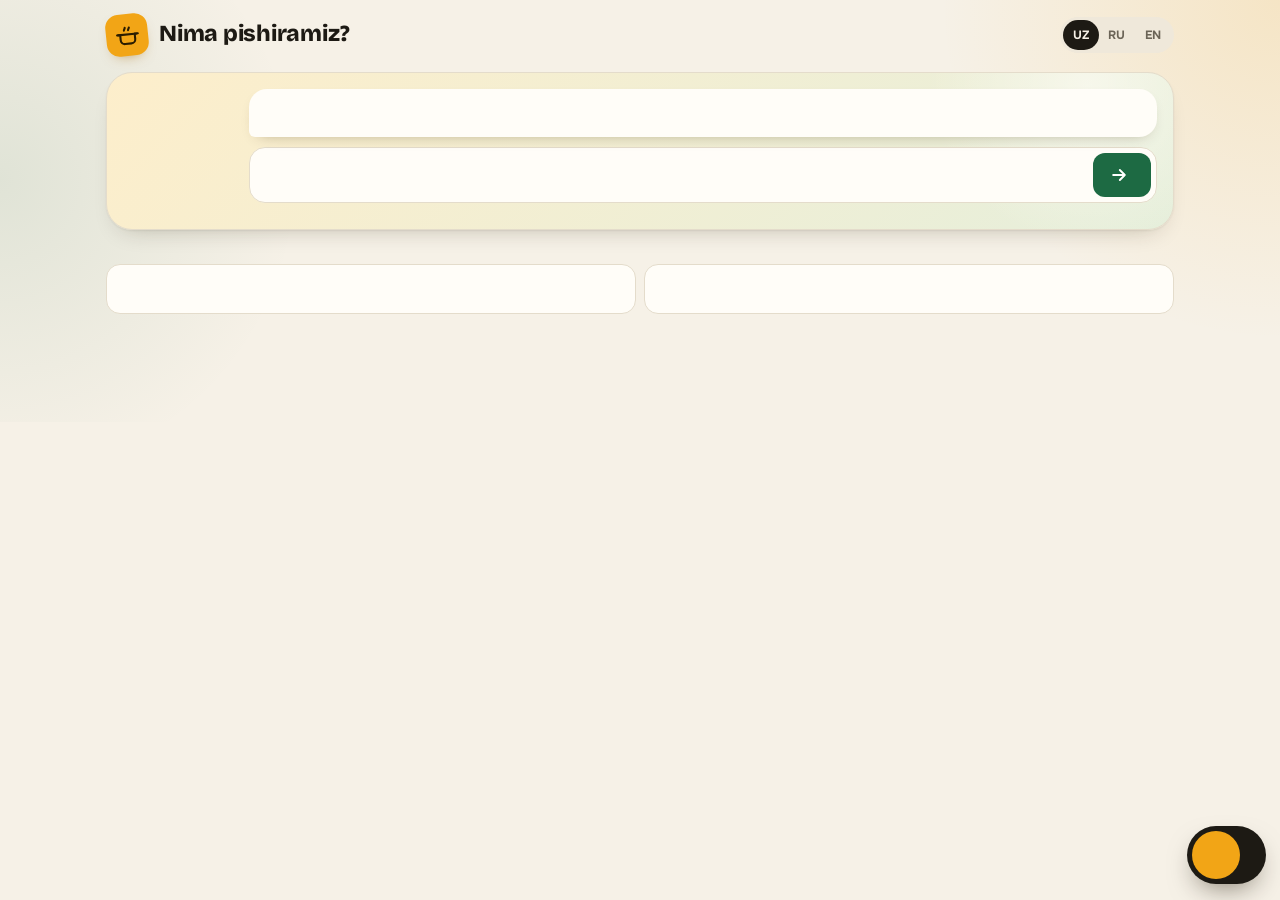
==== commit 143f7b8a: "Kartochkadagi rasm qutisi Safari va eski Chrome'da 0 balandlikda qolardi — tuzatildi (faqat CSS, sur" ====
--- a/index.html
+++ b/index.html
@@ -5,141 +5,50 @@
 <meta name="viewport" content="width=device-width,initial-scale=1,viewport-fit=cover">
 <title>Nima pishiramiz?</title>
 <meta name="description" content="AI oshpazdan so'rang — 195 davlat va 19 avtonomiyadan 2900 dan ortiq taom retsepti, suratlari va tayyorlash usullari.">
-<meta name="theme-color" content="#0b2a1f">
+<meta name="theme-color" content="#f6f1e7">
 <link rel="icon" href="data:image/svg+xml,%3Csvg xmlns='http://www.w3.org/2000/svg' viewBox='0 0 100 100'%3E%3Ctext y='.9em' font-size='90'%3E%F0%9F%8D%B2%3C/text%3E%3C/svg%3E">
 <link rel="preconnect" href="https://fonts.googleapis.com">
 <link rel="preconnect" href="https://fonts.gstatic.com" crossorigin>
-<link rel="preconnect" href="https://commons.wikimedia.org">
-<link rel="preconnect" href="https://upload.wikimedia.org">
-<link rel="stylesheet" href="https://fonts.googleapis.com/css2?family=Playfair+Display:ital,wght@0,700;0,800;1,700&family=Onest:wght@400;500;600;700&display=swap">
+<link rel="stylesheet" href="https://fonts.googleapis.com/css2?family=Bricolage+Grotesque:opsz,wght@12..96,600;12..96,800&family=Onest:wght@400;500;600;700&display=swap">
 <link rel="stylesheet" href="style.css?v=9">
 </head>
 <body class="locked">
 <div class="gate" id="gate"><div class="gcard"><div class="gspin"></div></div></div>
 
-<header class="hdr" id="hdr">
-  <div class="hin wrap">
-    <a class="brand" href="#/" aria-label="Nima pishiramiz?">
-      <span class="logo" aria-hidden="true"><svg viewBox="0 0 32 32"><path d="M9 18.5c-3.3-.4-5.5-3-5-6.2.5-2.8 3.3-4.7 6.1-4.2C11.3 5.6 13.6 4 16 4s4.7 1.6 5.9 4.1c2.8-.5 5.6 1.4 6.1 4.2.5 3.2-1.7 5.8-5 6.2V24H9z"/><path d="M9 24h14v2.5a1.5 1.5 0 0 1-1.5 1.5h-11A1.5 1.5 0 0 1 9 26.5z"/><path d="M13 18.5v3M16 17.5v4M19 18.5v3"/></svg></span>
-      <span class="bname" id="bname">Nima<br>pishiramiz?</span>
-    </a>
-    <nav class="nav" id="nav" aria-label="Menu"></nav>
-    <div class="hact">
-      <div class="lang" id="lang" role="group" aria-label="Til / Язык / Language">
-        <button data-lang="uz" aria-pressed="true">UZ</button><button data-lang="ru" aria-pressed="false">RU</button><button data-lang="en" aria-pressed="false">EN</button>
-      </div>
-      <a class="ib" href="#/saqlangan" id="hSaved"><svg viewBox="0 0 24 24" aria-hidden="true"><path d="M12 20s-7-4.4-7-10a4 4 0 0 1 7-2.6A4 4 0 0 1 19 10c0 5.6-7 10-7 10z"/></svg><i id="favN" hidden></i></a>
-      <div class="acct" id="acct" hidden></div>
+<div class="wrap">
+  <header class="top">
+    <div class="mark" aria-hidden="true"><svg viewBox="0 0 24 24" fill="none" stroke="#2b1d00" stroke-width="2" stroke-linecap="round" stroke-linejoin="round"><path d="M3 11h18"/><path d="M5 11v5a4 4 0 0 0 4 4h6a4 4 0 0 0 4-4v-5"/><path d="M2 11h2M20 11h2"/><path d="M9 7c0-1 1-1.5 1-2.5M13 7c0-1 1-1.5 1-2.5"/></svg></div>
+    <div class="tt"><h1 id="h1">Nima pishiramiz?</h1><p id="stat"></p></div>
+    <div class="lang" id="lang" role="group" aria-label="Til / Язык / Language">
+      <button data-lang="uz" aria-pressed="true">UZ</button><button data-lang="ru" aria-pressed="false">RU</button><button data-lang="en" aria-pressed="false">EN</button>
     </div>
-  </div>
-</header>
+    <div class="acct" id="acct" hidden></div>
+  </header>
 
-<main id="app">
-  <!-- ============ HOME ============ -->
-  <section class="view" id="vHome" data-view="home">
-    <section class="hero">
-      <div class="wrap hgrid">
-        <div class="htxt">
-          <span class="eyebrow" id="hEye"></span>
-          <h1 class="htitle" id="hTitle"></h1>
-          <p class="hsub" id="hSub"></p>
-          <form class="search" id="sForm" role="search" autocomplete="off">
-            <svg viewBox="0 0 24 24" aria-hidden="true"><circle cx="11" cy="11" r="7"/><path d="m20 20-3.5-3.5"/></svg>
-            <input id="sIn" type="search" enterkeyhint="search">
-            <button type="submit" id="sGo" aria-label="Search"><svg viewBox="0 0 24 24" aria-hidden="true"><circle cx="11" cy="11" r="7"/><path d="m20 20-3.5-3.5"/></svg></button>
-            <div class="sdrop" id="sDrop" hidden></div>
-          </form>
-          <div class="qa" id="qa"></div>
-        </div>
-        <div class="hart" aria-hidden="true">
-          <div class="plate" id="heroImg"></div>
-          <div class="laurel"><b id="hCount">2 900+</b><span id="hCountL"></span></div>
-          <span class="leaf l1"></span><span class="leaf l2"></span>
-        </div>
-      </div>
-    </section>
-
-    <div class="wrap">
-      <section class="sec"><div class="sh"><h2 id="tCats"></h2></div><div class="cats" id="cats"></div></section>
-
-      <section class="sec chefsec">
-        <div class="hchef" id="hchef" aria-hidden="true"></div>
-        <div class="hbody">
-          <h2 id="tChef"></h2>
-          <p class="hbub" id="heroT"></p>
-          <form class="ask" id="askForm" autocomplete="off">
-            <input id="askIn" type="text" enterkeyhint="send">
-            <button class="askgo" id="askGo" type="submit"><svg viewBox="0 0 24 24" aria-hidden="true"><path d="M5 12h14M13 6l6 6-6 6"/></svg><span id="askGoT"></span></button>
-          </form>
-          <div class="hsug" id="hSug"></div>
-        </div>
-      </section>
-
-      <section class="sec"><div class="sh"><h2 id="tToday"></h2><a class="all" href="#/retseptlar" id="aToday"></a></div><div class="row" id="rToday"></div></section>
-      <section class="sec"><div class="sh"><h2 id="tUz"></h2><a class="all" href="#/retseptlar?c=O'zbekiston" id="aUz"></a></div><div class="row" id="rUz"></div></section>
-      <section class="sec"><div class="sh"><h2 id="tWorld"></h2><button class="all" type="button" id="aWorld"></button></div><div class="chips rtabs" id="wTabs"></div><div class="clist" id="wList"></div></section>
-      <section class="sec"><div class="sh"><h2 id="tQuick"></h2><a class="all" href="#/retseptlar?t=30" id="aQuick"></a></div><div class="row" id="rQuick"></div></section>
-      <section class="sec promos" id="promos"></section>
+  <section class="hero" id="hero" aria-labelledby="heroT">
+    <div class="hchef" id="hchef" aria-hidden="true"></div>
+    <div class="hbody">
+      <p class="hbub" id="heroT"></p>
+      <form class="ask" id="askForm" autocomplete="off">
+        <input id="askIn" type="text" enterkeyhint="send">
+        <button class="askgo" id="askGo" type="submit"><svg viewBox="0 0 24 24" aria-hidden="true"><path d="M5 12h14M13 6l6 6-6 6"/></svg><span id="askGoT"></span></button>
+      </form>
+      <div class="hsug" id="hSug"></div>
     </div>
   </section>
+</div>
 
-  <!-- ============ RECIPES ============ -->
-  <section class="view wrap" id="vRecipes" data-view="recipes" hidden>
-    <div class="vhead"><h1 id="rTitle"></h1><p id="rSub"></p></div>
-    <div class="filters">
-      <div class="fl1">
-        <label class="nqw"><svg viewBox="0 0 24 24" aria-hidden="true"><circle cx="11" cy="11" r="7"/><path d="m20 20-3.5-3.5"/></svg><input class="nq" id="nameQ" type="search" autocomplete="off"></label>
-        <button class="pick" id="pickC" type="button" aria-haspopup="dialog"></button>
-      </div>
-      <div class="chips" id="fMeal"></div>
-      <div class="fl2"><div class="tog" id="fType"></div><div class="chips" id="fTime"></div></div>
-    </div>
-    <div class="rhead"><h3 id="rt"></h3><span id="rc"></span><button class="reset" id="fReset" type="button" hidden></button></div>
-    <div class="grid" id="grid"></div>
-    <button class="more" id="more" hidden></button>
-  </section>
-
-  <!-- ============ PANTRY: Uyda nimalar bor? ============ -->
-  <section class="view wrap" id="vPantry" data-view="pantry" hidden>
-    <div class="vhead"><h1 id="pTitle"></h1><p id="pSub"></p></div>
-    <div class="pbox">
-      <div class="field"><input id="pIn" type="text" autocomplete="off" enterkeyhint="done"><button class="add" id="pAdd" type="button"></button><div class="sug" id="pSug" hidden></div></div>
-      <div class="mine" id="pMine"></div>
-      <p class="note" id="pNote"></p>
-    </div>
-    <div class="chips gtabs" id="pTabs"></div>
-    <div class="igrid" id="pIngs"></div>
-    <div class="pres" id="pRes">
-      <div class="seg" id="pSeg"></div>
-      <div class="rhead"><h3 id="prt"></h3><span id="prc"></span></div>
-      <div class="grid" id="pGrid"></div>
-      <button class="more" id="pMore" hidden></button>
-    </div>
-  </section>
-
-  <!-- ============ WEEKLY MENU ============ -->
-  <section class="view wrap" id="vMenu" data-view="menu" hidden>
-    <div class="vhead"><h1 id="mTitle"></h1><p id="mSub"></p></div>
-    <div class="mbar"><button class="ib2" id="mPrev" type="button" aria-label="‹">‹</button><b id="mWeek"></b><button class="ib2" id="mNext" type="button" aria-label="›">›</button><button class="btn gold" id="mNew" type="button"></button></div>
-    <div class="days" id="mDays"></div>
-    <section class="shop"><div class="sh"><h2 id="mShopT"></h2><span id="mShopN"></span></div><p class="note" id="mShopNote"></p><ul class="shopl" id="mShop"></ul></section>
-  </section>
-
-  <!-- ============ SAVED ============ -->
-  <section class="view wrap" id="vSaved" data-view="saved" hidden>
-    <div class="vhead"><h1 id="fTitle"></h1><p id="fSub"></p></div>
-    <div class="grid" id="fGrid"></div>
-  </section>
-
-  <!-- ============ PREMIUM ============ -->
-  <section class="view wrap" id="vPremium" data-view="premium" hidden>
-    <div class="prem" id="prem"></div>
-  </section>
+<main class="results wrap">
+  <h2 class="catT" id="catT"></h2>
+  <div class="browse">
+    <button class="pick" id="pickC" type="button" aria-haspopup="dialog"></button>
+    <input class="nq" id="nameQ" type="search" autocomplete="off">
+  </div>
+  <div class="rhead"><h3 id="rt"></h3><span id="rc"></span></div>
+  <div class="grid" id="grid"></div>
+  <button class="more" id="more" hidden></button>
 </main>
-
-<footer class="ftr" id="foot"></footer>
-
-<nav class="tabbar" id="tabbar" aria-label="Menu"></nav>
+<footer class="wrap" id="foot"></footer>
 
 <div class="ov" id="ov" hidden></div>
 <article class="sheet" id="sheet" hidden role="dialog" aria-modal="true"></article>
@@ -213,9 +122,9 @@
 <script src="data/x-eu.js"></script>
 <script src="data/i18n.js?v=6"></script>
 <script src="data/photos.js?v=7"></script>
-<script src="app.js?v=9"></script>
+<script src="app.js?v=8"></script>
 <script src="ai-config.js?v=8"></script>
-<script src="chef.js?v=9"></script>
+<script src="chef.js?v=8"></script>
 <script src="firebase-config.js?v=6"></script>
 <script type="module" src="auth.js?v=6"></script>
 </body>
--- a/style.css
+++ b/style.css
@@ -1,393 +1,102 @@
-/* Nima pishiramiz — to'q yashil + oltin dizayn. Bosh sahifa, retseptlar, "Uyda nima bor?", haftalik menyu, saqlanganlar, premium, AI oshpaz.
-   Taom suratlari faqat data/photos.js dan olinadi; bu fayl ularning faqat ko'rinishini belgilaydi. */
+/* Nima pishiramiz — AI oshpaz (chef.js) + taomlar katalogi; taom bosilsa pastdan retsept varag'i chiqadi */
 :root{
-  --bg:#0b2a1f; --bg-2:#0e3326; --surface:#123a2c; --surface-2:#184636; --surface-3:#1f5541;
-  --line:rgba(242,214,150,.13); --line-2:rgba(242,214,150,.28);
-  --ink:#f7f0e1; --muted:#b4c3b0; --dim:#8ea392;
-  --gold:#f2c14e; --gold-2:#d99f27; --gold-ink:#2b1c00; --gold-soft:rgba(242,193,78,.14);
-  --orange:#f08a3c; --herb:#5fd096; --herb-ink:#06150d; --herb-soft:rgba(95,208,150,.15);
-  --chili:#ff8e72; --chili-soft:rgba(255,142,114,.14); --yt:#e3342a; --cream:#fbf5e6;
-  --saffron:var(--gold); --saffron-soft:var(--gold-soft); --saffron-ink:var(--gold); --sea:#6cc3e0; --sea-soft:rgba(108,195,224,.14);
-  --shadow:0 1px 2px rgba(0,0,0,.25),0 18px 40px -22px rgba(0,0,0,.75);
-  --glow:0 18px 50px -20px rgba(242,193,78,.45);
-  --f-d:"Playfair Display",Georgia,"Times New Roman",serif;
+  --bg:#f6f1e7; --surface:#fffdf8; --surface-2:#efe8da; --ink:#1d1a14; --muted:#6b6457; --line:#e4dccb;
+  --herb:#1d6a43; --herb-ink:#fff; --herb-soft:#dcefe2;
+  --saffron:#f2a516; --saffron-soft:#fdeecb; --saffron-ink:#4a3200;
+  --chili:#c2412a; --chili-soft:#fbe1da; --plum:#7a3f8f; --plum-soft:#f1e2f5; --sea:#1f6f8b; --sea-soft:#dbeff5; --yt:#d62b1f;
+  --shadow:0 1px 2px rgba(40,30,10,.06),0 12px 26px -16px rgba(40,30,10,.32);
+  --f-d:"Bricolage Grotesque","Onest",system-ui,sans-serif;
   --f-b:"Onest",system-ui,-apple-system,"Segoe UI",Roboto,sans-serif;
-  --r:20px; --tab:0px;
-  color-scheme:dark;
 }
+@media (prefers-color-scheme: dark){:root:not([data-theme="light"]){
+  --bg:#13110d; --surface:#1d1a15; --surface-2:#2a251d; --ink:#f3eee4; --muted:#a79f90; --line:#342e24;
+  --herb:#5cbf88; --herb-ink:#06150d; --herb-soft:#173426;
+  --saffron:#f5b744; --saffron-soft:#3a2c0e; --saffron-ink:#ffe2a3;
+  --chili:#f07258; --chili-soft:#3e1c16; --plum:#d39ae6; --plum-soft:#35203d; --sea:#6cc3e0; --sea-soft:#14303a; --yt:#ef4136;
+  --shadow:0 1px 2px rgba(0,0,0,.3),0 12px 30px -16px rgba(0,0,0,.7); color-scheme:dark}}
+:root[data-theme="dark"]{
+  --bg:#13110d; --surface:#1d1a15; --surface-2:#2a251d; --ink:#f3eee4; --muted:#a79f90; --line:#342e24;
+  --herb:#5cbf88; --herb-ink:#06150d; --herb-soft:#173426;
+  --saffron:#f5b744; --saffron-soft:#3a2c0e; --saffron-ink:#ffe2a3;
+  --chili:#f07258; --chili-soft:#3e1c16; --plum:#d39ae6; --plum-soft:#35203d; --sea:#6cc3e0; --sea-soft:#14303a; --yt:#ef4136;
+  --shadow:0 1px 2px rgba(0,0,0,.3),0 12px 30px -16px rgba(0,0,0,.7); color-scheme:dark}
 *{box-sizing:border-box}
 [hidden]{display:none!important}
-html{-webkit-text-size-adjust:100%;scroll-padding-top:80px}
+html{-webkit-text-size-adjust:100%}
 body{margin:0;background:var(--bg);color:var(--ink);font-family:var(--f-b);font-size:15px;line-height:1.5;-webkit-font-smoothing:antialiased;
-  background-image:radial-gradient(900px 520px at 100% -10%,rgba(242,193,78,.10),transparent 60%),radial-gradient(700px 600px at -10% 40%,rgba(95,208,150,.07),transparent 60%);background-attachment:fixed}
+  background-image:radial-gradient(circle at 100% 0,rgba(242,165,22,.16),transparent 340px),radial-gradient(circle at 0 180px,rgba(29,106,67,.10),transparent 300px);background-repeat:no-repeat}
 img{max-width:100%}
-a{color:inherit}
 button{font:inherit;color:inherit;cursor:pointer;-webkit-tap-highlight-color:transparent}
-button:focus-visible,input:focus-visible,a:focus-visible,textarea:focus-visible,.card:focus-visible{outline:2px solid var(--gold);outline-offset:2px}
-h1,h2,h3{margin:0;letter-spacing:-.01em;text-wrap:balance}
-.wrap{max-width:1200px;margin:0 auto;padding-left:max(16px,env(safe-area-inset-left,0px));padding-right:max(16px,env(safe-area-inset-right,0px))}
-.ic{width:20px;height:20px;fill:none;stroke:currentColor;stroke-width:2;stroke-linecap:round;stroke-linejoin:round;flex:none}
-@media (max-width:999px){:root{--tab:72px}}
-
-/* ---------- header ---------- */
-.hdr{position:sticky;top:0;z-index:30;padding-top:env(safe-area-inset-top,0px);background:rgba(11,42,31,.78);backdrop-filter:saturate(1.3) blur(14px);-webkit-backdrop-filter:saturate(1.3) blur(14px);border-bottom:1px solid transparent;transition:border-color .2s,background .2s}
-.hdr.sc{border-bottom-color:var(--line);background:rgba(11,42,31,.92)}
-.hin{display:flex;align-items:center;gap:16px;height:68px}
-.brand{display:flex;align-items:center;gap:10px;text-decoration:none;flex:none}
-.logo{width:42px;height:42px;display:grid;place-items:center;border-radius:14px;background:linear-gradient(145deg,rgba(242,193,78,.22),rgba(242,193,78,.06));border:1px solid var(--line-2)}
-.logo svg{width:27px;height:27px;fill:none;stroke:var(--gold);stroke-width:1.9;stroke-linecap:round;stroke-linejoin:round}
-.bname{font-family:var(--f-d);font-weight:800;font-size:17px;line-height:1.02;color:var(--ink)}
-.nav{flex:1;display:flex;align-items:center;justify-content:center;gap:4px}
-.nav a,.nav button{display:inline-flex;align-items:center;gap:7px;height:40px;padding:0 13px;border-radius:12px;border:0;background:none;text-decoration:none;font-weight:600;font-size:14.5px;color:var(--muted);white-space:nowrap;position:relative;transition:color .2s,background .2s}
-.nav a:hover,.nav button:hover{color:var(--ink);background:rgba(255,255,255,.04)}
-.nav a[aria-current="page"]{color:var(--ink)}
-.nav a[aria-current="page"]::after{content:"";position:absolute;left:13px;right:13px;bottom:4px;height:2px;border-radius:2px;background:var(--gold)}
-.nav .navchef{color:var(--gold);border:1px solid var(--line-2)}
-.nav .navchef .ic,.nav .navprem .ic{width:18px;height:18px}
-.nav .navprem{color:var(--gold)}
-.hact{display:flex;align-items:center;gap:8px;flex:none;margin-left:auto}
-.lang{display:flex;flex:none;background:rgba(255,255,255,.05);border:1px solid var(--line);border-radius:999px;padding:3px}
+button:focus-visible,input:focus-visible,a:focus-visible{outline:2px solid var(--herb);outline-offset:2px}
+h1,h2,h3{font-family:var(--f-d);margin:0;letter-spacing:-.01em;text-wrap:balance}
+.wrap{max-width:1100px;margin:0 auto;padding-left:max(16px,env(safe-area-inset-left,0px));padding-right:max(16px,env(safe-area-inset-right,0px))}
+
+/* header */
+.top{padding-top:calc(14px + env(safe-area-inset-top,0px));padding-bottom:4px;display:flex;align-items:center;gap:11px}
+.mark{width:42px;height:42px;border-radius:13px;background:var(--saffron);display:grid;place-items:center;flex:none;transform:rotate(-6deg);box-shadow:0 6px 14px -8px rgba(160,100,0,.7)}
+.mark svg{width:25px;height:25px}
+.tt{min-width:0;flex:1}
+.top h1{font-size:clamp(19px,5.6vw,23px);font-weight:800;line-height:1.05}
+.top p{margin:2px 0 0;color:var(--muted);font-size:12.5px}
+.lang{display:flex;flex:none;background:var(--surface-2);border-radius:999px;padding:3px}
 .lang button{border:0;background:transparent;height:30px;min-width:36px;padding:0 8px;border-radius:999px;font-size:12px;font-weight:700;letter-spacing:.04em;color:var(--muted)}
-.lang button[aria-pressed="true"]{background:var(--gold);color:var(--gold-ink)}
-.ib{position:relative;width:40px;height:40px;border-radius:50%;display:grid;place-items:center;border:1px solid var(--line);color:var(--ink);text-decoration:none}
-.ib svg{width:20px;height:20px;fill:none;stroke:currentColor;stroke-width:2;stroke-linecap:round;stroke-linejoin:round}
-.ib i{position:absolute;top:-4px;right:-4px;min-width:18px;height:18px;padding:0 5px;border-radius:9px;background:var(--gold);color:var(--gold-ink);font:700 11px/18px var(--f-b);font-style:normal;text-align:center}
-@media (max-width:999px){.nav{display:none}.hin{height:60px}.bname{font-size:16px}}
-@media (max-width:420px){.lang button{min-width:30px;padding:0 6px}.hin{gap:10px}.bname{font-size:15px}.logo{width:38px;height:38px}}
-
-/* ---------- bottom tab bar (phones) ---------- */
-.tabbar{position:fixed;left:0;right:0;bottom:0;z-index:33;display:none;grid-template-columns:repeat(5,1fr);align-items:end;height:calc(66px + env(safe-area-inset-bottom,0px));padding:0 6px env(safe-area-inset-bottom,0px);background:rgba(10,36,27,.94);backdrop-filter:blur(14px);-webkit-backdrop-filter:blur(14px);border-top:1px solid var(--line)}
-@media (max-width:999px){.tabbar{display:grid}}
-.tb{display:flex;flex-direction:column;align-items:center;justify-content:center;gap:3px;height:62px;border:0;background:none;text-decoration:none;color:var(--dim);font-size:11px;font-weight:600;min-width:0}
-.tb span{white-space:nowrap;overflow:hidden;text-overflow:ellipsis;max-width:100%}
-.tb .ic{width:23px;height:23px}
-.tb[aria-current="page"]{color:var(--gold)}
-.tb.mid{color:var(--gold)}
-.tbc{width:58px;height:58px;margin-top:-26px;border-radius:50%;display:grid;place-items:center;background:linear-gradient(150deg,#ffd77a,var(--gold-2));color:var(--gold-ink);box-shadow:0 10px 24px -8px rgba(242,193,78,.6),0 0 0 5px var(--bg)}
-.tbc .ic{width:28px;height:28px;stroke-width:1.9}
-
-/* ---------- hero ---------- */
-.hero{position:relative;z-index:5;overflow:hidden;overflow:clip visible;padding:26px 0 34px;background:radial-gradient(700px 420px at 78% 40%,rgba(242,193,78,.16),transparent 65%),linear-gradient(180deg,rgba(0,0,0,.0),rgba(0,0,0,.18));border-bottom:1px solid var(--line)}
-.hgrid{display:grid;grid-template-columns:1.05fr .95fr;gap:28px;align-items:center}
-.eyebrow{display:inline-flex;align-items:center;gap:8px;height:30px;padding:0 13px;border-radius:999px;background:var(--gold-soft);border:1px solid var(--line-2);color:var(--gold);font-weight:700;font-size:12.5px;letter-spacing:.02em}
-.eyebrow::before{content:"";width:7px;height:7px;border-radius:50%;background:var(--gold);box-shadow:0 0 0 4px rgba(242,193,78,.18)}
-.htitle{font-family:var(--f-d);font-weight:800;font-size:clamp(40px,6.4vw,76px);line-height:1;margin:16px 0 12px}
-.htitle em{display:block;font-style:normal;background:linear-gradient(100deg,#ffe29a,var(--gold) 40%,var(--orange));-webkit-background-clip:text;background-clip:text;color:transparent}
-.hsub{margin:0 0 20px;color:var(--muted);font-size:clamp(15px,1.6vw,18px);max-width:520px}
-.search{position:relative;display:flex;align-items:center;gap:8px;max-width:560px;height:60px;padding:0 6px 0 18px;border-radius:999px;background:var(--cream);color:#1d1a14;box-shadow:0 20px 40px -24px rgba(0,0,0,.8),0 0 0 6px rgba(242,193,78,.08)}
-.search>svg{width:20px;height:20px;fill:none;stroke:#7c7464;stroke-width:2.2;stroke-linecap:round;flex:none}
-.search input{flex:1;min-width:0;height:100%;border:0;background:transparent;font:500 16px var(--f-b);color:#1d1a14;outline:none}
-.search input::placeholder{color:#8a826f}
-.search input::-webkit-search-cancel-button{display:none}
-.search button[type=submit]{width:48px;height:48px;border-radius:50%;border:0;background:linear-gradient(150deg,#ffd77a,var(--gold-2));display:grid;place-items:center;flex:none}
-.search button svg{width:21px;height:21px;fill:none;stroke:var(--gold-ink);stroke-width:2.4;stroke-linecap:round}
-.sdrop{position:absolute;left:0;right:0;top:68px;z-index:20;max-height:min(460px,60vh);overflow-y:auto;background:var(--surface);border:1px solid var(--line-2);border-radius:20px;box-shadow:var(--shadow);padding:6px;color:var(--ink)}
-.sg{padding:10px 10px 4px;font-size:11.5px;font-weight:700;letter-spacing:.08em;text-transform:uppercase;color:var(--dim)}
-.si{display:flex;align-items:center;gap:11px;width:100%;padding:7px 8px;border:0;background:none;border-radius:13px;text-align:left}
-.si:hover,.si[aria-selected="true"]{background:var(--surface-2)}
-.sth{width:42px;height:42px;border-radius:11px;overflow:hidden;flex:none;display:grid;place-items:center;background:var(--surface-2);font-size:22px}
-.sth img{width:100%;height:100%;object-fit:cover}
-.sth .ic{width:18px;height:18px;color:var(--gold)}
-.stx{display:flex;flex-direction:column;min-width:0}
-.stx b{font-weight:600;font-size:14.5px;white-space:nowrap;overflow:hidden;text-overflow:ellipsis}
-.stx small{color:var(--muted);font-size:12.5px;white-space:nowrap;overflow:hidden;text-overflow:ellipsis}
-.qa{display:grid;grid-template-columns:1fr 1fr;gap:10px;margin-top:20px;max-width:560px}
-.qb{display:flex;align-items:center;gap:11px;min-height:70px;padding:12px;border-radius:18px;border:1px solid var(--line-2);background:linear-gradient(160deg,rgba(255,255,255,.06),rgba(255,255,255,.015));text-decoration:none;text-align:left;transition:transform .2s,border-color .2s,background .2s}
-.qb:hover{transform:translateY(-2px);border-color:rgba(242,193,78,.55);background:linear-gradient(160deg,rgba(242,193,78,.12),rgba(255,255,255,.02))}
-.qi{width:40px;height:40px;border-radius:12px;display:grid;place-items:center;background:var(--gold-soft);color:var(--gold);flex:none}
-.qi .ic{width:22px;height:22px}
-.qt{display:flex;flex-direction:column;align-items:flex-start;text-align:left;min-width:0;line-height:1.2;flex:1;width:100%}
-.qt b{font-size:14px;font-weight:700}
-.qt small{font-size:11.5px;color:var(--muted);margin-top:2px}
-.qar{width:16px;height:16px;color:var(--dim)}
-.q-premium .qi{background:linear-gradient(150deg,#ffd77a,var(--gold-2));color:var(--gold-ink)}
-.hart{position:relative;justify-self:center;width:min(100%,520px);aspect-ratio:1}
-.plate{position:absolute;inset:6%;border-radius:50%;overflow:hidden;background:radial-gradient(circle at 50% 40%,#2a5a45,#123a2c);box-shadow:0 40px 80px -30px rgba(0,0,0,.85),0 0 0 10px rgba(242,193,78,.10),0 0 0 11px rgba(242,193,78,.35);cursor:pointer;animation:plateIn .9s cubic-bezier(.2,.8,.2,1) both}
-.plate img{width:100%;height:100%;object-fit:cover;display:block;transform:scale(1.04);transition:transform 6s ease-out}
-.plate:hover img{transform:scale(1.1)}
-@keyframes plateIn{from{opacity:0;transform:scale(.92) rotate(-6deg)}to{opacity:1;transform:none}}
-.laurel{position:absolute;right:0;top:4%;width:112px;height:112px;border-radius:50%;display:flex;flex-direction:column;align-items:center;justify-content:center;background:radial-gradient(circle,rgba(11,42,31,.92) 60%,rgba(11,42,31,.6));border:2px solid var(--gold);color:var(--gold);box-shadow:var(--glow);text-align:center}
-.laurel b{font-family:var(--f-d);font-size:24px;line-height:1}
-.laurel span{font-size:12px;font-weight:600;color:var(--ink)}
-.leaf{position:absolute;width:70px;height:34px;border-radius:70px 0;background:linear-gradient(135deg,#3f9b62,#1e6b45);opacity:.85;filter:drop-shadow(0 6px 10px rgba(0,0,0,.4))}
-.leaf.l1{left:2%;bottom:16%;transform:rotate(-28deg)}
-.leaf.l2{right:6%;bottom:6%;transform:rotate(152deg) scale(.8)}
-@media (max-width:899px){
-  .hero{padding:14px 0 26px}
-  .hgrid{grid-template-columns:1fr;gap:6px}
-  .hart{order:-1;width:min(56vw,210px);margin:-6px auto -4px}
-  .laurel{width:84px;height:84px;right:-6px}.laurel b{font-size:19px}.laurel span{font-size:10.5px}
-  .htitle{margin-top:12px}
-  .qa{grid-template-columns:1fr 1fr}
-  .search{height:56px}
-}
-@media (max-width:560px){.qb{flex-direction:column;align-items:flex-start;gap:9px;min-height:0;padding:12px}.qar{display:none}.qt b{font-size:14px}}
-
-/* ---------- sections ---------- */
-.sec{margin-top:44px}
-.sh{display:flex;justify-content:space-between;align-items:baseline;gap:12px;margin-bottom:14px}
-.sh h2{font-family:var(--f-d);font-weight:800;font-size:clamp(23px,3vw,30px);line-height:1.1}
-.all{flex:none;border:0;background:none;padding:4px 0;color:var(--gold);font-weight:700;font-size:14px;text-decoration:none}
-.all:hover{text-decoration:underline;text-underline-offset:3px}
-.cats{display:grid;grid-template-columns:repeat(8,1fr);gap:12px}
-.cat{display:flex;flex-direction:column;align-items:center;gap:7px;text-decoration:none;text-align:center;padding:10px 4px 12px;border-radius:20px;transition:background .2s,transform .2s}
-.cat:hover{background:rgba(255,255,255,.04);transform:translateY(-3px)}
-.cimg{width:min(100%,104px);aspect-ratio:1;border-radius:50%;overflow:hidden;background:radial-gradient(circle,var(--surface-3),var(--surface));box-shadow:0 0 0 2px rgba(242,193,78,.35),0 14px 26px -16px rgba(0,0,0,.9);display:block}
-.cimg img{width:100%;height:100%;object-fit:cover;display:block;transition:transform .5s}
-.cat:hover .cimg img{transform:scale(1.08)}
-.cat b{font-size:14px;font-weight:700;line-height:1.2}
-.cat small{color:var(--dim);font-size:12px;margin-top:-4px}
-@media (max-width:899px){.cats{display:flex;overflow-x:auto;scrollbar-width:none;margin:0 -16px;padding:0 16px;scroll-snap-type:x mandatory}.cats::-webkit-scrollbar{display:none}.cat{flex:0 0 96px;scroll-snap-align:start}.cimg{width:84px}}
-.row{display:grid;grid-auto-flow:column;grid-auto-columns:minmax(232px,1fr);gap:14px;overflow-x:auto;scroll-snap-type:x mandatory;scrollbar-width:none;margin:0 -16px;padding:4px 16px 10px}
-.row::-webkit-scrollbar{display:none}
-.row>.card{scroll-snap-align:start}
-@media (min-width:1100px){.row{grid-auto-columns:calc((100% - 4*14px)/5)}}
-@media (max-width:560px){.row{grid-auto-columns:182px;gap:11px}}
-
-/* ---------- dish card ---------- */
-.grid{display:grid;grid-template-columns:repeat(auto-fill,minmax(230px,1fr));gap:16px}
-@media (max-width:560px){.grid{grid-template-columns:1fr 1fr;gap:11px}}
-.card{position:relative;display:flex;flex-direction:column;text-align:left;padding:0;border:1px solid var(--line);background:linear-gradient(180deg,var(--surface),#10352a);border-radius:var(--r);overflow:hidden;min-width:0;cursor:pointer;transition:transform .25s cubic-bezier(.2,.8,.2,1),box-shadow .25s,border-color .25s}
-.card:hover{transform:translateY(-4px);border-color:rgba(242,193,78,.4);box-shadow:0 22px 40px -24px rgba(0,0,0,.9)}
-.cover{position:relative;aspect-ratio:4/3;max-width:100%;overflow:hidden;background:var(--surface-2)}
-.cover img{position:absolute;inset:0;width:100%;height:100%;object-fit:cover;display:block;transition:transform .6s cubic-bezier(.2,.8,.2,1),opacity .4s;opacity:0}
-.cover.in img{opacity:1}
-.card:hover .cover img{transform:scale(1.07)}
-.cover::after{content:"";position:absolute;inset:auto 0 0 0;height:45%;background:linear-gradient(180deg,transparent,rgba(5,20,14,.55));pointer-events:none;z-index:1}
-.cover:has(.tile)::after{display:none}
-.ctime{position:absolute;left:9px;bottom:9px;z-index:2;display:inline-flex;align-items:center;gap:5px;height:26px;padding:0 9px;border-radius:999px;background:rgba(8,28,20,.66);backdrop-filter:blur(6px);color:#fff;font-size:12px;font-weight:700}
-.ctime .ic{width:14px;height:14px;color:var(--gold)}
-.cover:has(.tile) .ctime{display:none}
-.fav{position:absolute;right:9px;top:9px;z-index:3;width:36px;height:36px;border-radius:50%;border:0;background:rgba(8,28,20,.55);backdrop-filter:blur(6px);display:grid;place-items:center;color:#fff;transition:transform .2s,background .2s}
-.fav .ic{width:19px;height:19px}
-.fav:hover{transform:scale(1.08)}
-.fav[aria-pressed="true"]{background:#fff;color:#e2463d}
-.fav[aria-pressed="true"] .ic{fill:currentColor}
-.cover:has(.tile) .fav{right:auto;left:9px}
-.badge{position:absolute;left:9px;top:9px;height:26px;padding:0 9px;border-radius:999px;background:var(--cream);color:#1d1a14;font-size:12px;font-weight:700;display:flex;align-items:center;gap:5px;box-shadow:0 2px 8px rgba(0,0,0,.25);font-variant-numeric:tabular-nums;z-index:2}
-.badge.ok{background:var(--herb);color:var(--herb-ink)}
-.cover:has(.badge):has(.tile) .fav{left:auto;right:9px;top:auto;bottom:9px}
-.cb{padding:11px 13px 13px;display:flex;flex-direction:column;gap:3px;flex:1;min-width:0}
-.cb h3{font-size:16px;font-weight:700;line-height:1.22;overflow-wrap:anywhere;font-family:var(--f-b)}
-.cm{display:flex;align-items:center;gap:6px;font-size:12.5px;color:var(--muted);min-width:0}
-.cf{font-size:15px;line-height:1}
-.ml{margin-top:auto;padding-top:6px;font-size:12.5px;font-weight:600;color:var(--chili);overflow:hidden;display:-webkit-box;-webkit-line-clamp:2;-webkit-box-orient:vertical}
-.ml.ok{color:var(--herb)} .ml.n{color:var(--dim);font-weight:500}
-@media (max-width:560px){.cb{padding:9px 10px 11px}.cb h3{font-size:14.5px}.cm,.ml{font-size:11.5px}.fav{width:32px;height:32px}.ctime{font-size:11px;height:24px;padding:0 7px}}
-/* fallback card for dishes without a photo (unchanged look) */
+.lang button[aria-pressed="true"]{background:var(--ink);color:var(--bg)}
+
+.pick{width:100%;display:flex;align-items:center;gap:10px;height:50px;padding:0 12px 0 14px;border-radius:14px;border:1.5px solid var(--line);background:var(--bg);text-align:left;font-weight:700;font-size:16px}
+.pick:hover{border-color:var(--saffron)}
+.pick .fx{font-size:22px;line-height:1}
+.pick span:not(.fx){flex:1;min-width:0;overflow:hidden;text-overflow:ellipsis;white-space:nowrap}
+.pick small{color:var(--muted);font-weight:600;font-size:12.5px;white-space:nowrap}
+.pick svg{width:20px;height:20px;fill:none;stroke:currentColor;stroke-width:2.2;stroke-linecap:round;stroke-linejoin:round;flex:none;opacity:.6}
+
+.chips{display:flex;gap:7px;overflow-x:auto;scrollbar-width:none;margin:0 -12px;padding:0 12px 2px}
+.chips::-webkit-scrollbar{display:none}
+.chip{flex:none;height:40px;padding:0 14px;border-radius:999px;border:1px solid var(--line);background:var(--bg);font-weight:600;font-size:14px;white-space:nowrap;display:inline-flex;align-items:center;gap:6px}
+.chip[aria-pressed="true"]{background:var(--acc,var(--ink));color:#fff;border-color:transparent}
+.chip.sm{height:34px;padding:0 12px;font-size:13px}
+/* results */
+.results{padding-block:20px 44px}
+.rhead{display:flex;justify-content:space-between;align-items:baseline;gap:10px;margin-bottom:12px}
+.rhead h3{font-size:18px;font-weight:800;min-width:0}
+.rhead span{color:var(--muted);font-size:13px;font-variant-numeric:tabular-nums;flex:none}
+.grid{display:grid;grid-template-columns:repeat(auto-fill,minmax(230px,1fr));gap:14px}
+@media (max-width:560px){.grid{grid-template-columns:1fr 1fr;gap:10px}}
+.card{display:flex;flex-direction:column;text-align:left;padding:0;border:1px solid var(--line);background:var(--surface);border-radius:18px;overflow:hidden;min-width:0;transition:transform .18s,box-shadow .18s}
+.card:hover{transform:translateY(-3px);box-shadow:var(--shadow)}
+.cover{position:relative;aspect-ratio:4/3;width:100%;max-width:100%;flex:none;overflow:hidden;background:var(--surface-2)}
+.cover img{position:absolute;inset:0;width:100%;height:100%;object-fit:cover;display:block}
+.cflag{position:absolute;right:8px;bottom:7px;font-size:20px;line-height:1;z-index:2;filter:drop-shadow(0 1px 3px rgba(0,0,0,.35))}
 .tile{position:absolute;inset:0;display:flex;flex-direction:column;justify-content:flex-end;padding:10px 12px;color:#fff;background:
   radial-gradient(circle at 85% 18%,rgba(255,255,255,.28) 0 18%,transparent 19%),
   radial-gradient(circle at 85% 18%,rgba(255,255,255,.14) 0 30%,transparent 31%),
   linear-gradient(150deg,var(--c1),var(--c2))}
 .tile .fl{position:absolute;top:10px;right:12px;font-size:26px;line-height:1}
-.tile b{font-family:var(--f-b);font-weight:800;font-size:clamp(17px,4.4vw,22px);line-height:1.05;text-shadow:0 1px 8px rgba(0,0,0,.18);overflow-wrap:anywhere}
+.cover .tile+.cflag,.cover .tile~.cflag{display:none}
+.tile b{font-family:var(--f-d);font-weight:800;font-size:clamp(17px,4.4vw,22px);line-height:1.05;text-shadow:0 1px 8px rgba(0,0,0,.18);overflow-wrap:anywhere}
 .tile i{font-style:normal;font-size:11px;font-weight:700;letter-spacing:.08em;text-transform:uppercase;opacity:.85;margin-top:3px}
-.cover .ld{position:absolute;inset:0;background:linear-gradient(90deg,var(--surface-2) 25%,var(--surface-3) 50%,var(--surface-2) 75%);background-size:200% 100%;animation:sh 1.3s linear infinite}
+.badge{position:absolute;left:8px;top:8px;height:26px;padding:0 9px;border-radius:999px;background:var(--surface);color:var(--ink);font-size:12px;font-weight:700;display:flex;align-items:center;gap:5px;box-shadow:0 2px 8px rgba(0,0,0,.15);font-variant-numeric:tabular-nums;z-index:2}
+.badge.ok{background:var(--herb);color:var(--herb-ink)}
+.cb{padding:10px 12px 12px;display:flex;flex-direction:column;gap:3px;flex:1;min-width:0}
+.cb h3{font-size:16px;font-weight:700;line-height:1.2;overflow-wrap:anywhere}
+.cm{font-size:12px;color:var(--muted)}
+.ml{margin-top:auto;padding-top:5px;font-size:12.5px;font-weight:600;color:var(--chili);overflow:hidden;display:-webkit-box;-webkit-line-clamp:2;-webkit-box-orient:vertical}
+.ml.ok{color:var(--herb)} .ml.n{color:var(--muted);font-weight:500}
+@media (max-width:560px){.cb{padding:8px 10px 10px}.cb h3{font-size:14.5px}.cm,.ml{font-size:11.5px}}
+.empty{grid-column:1/-1;text-align:center;padding:36px 16px;color:var(--muted);border:1px dashed var(--line);border-radius:18px;background:var(--surface)}
+.empty b{display:block;color:var(--ink);font-family:var(--f-d);font-size:19px;margin-bottom:4px}
+footer{color:var(--muted);font-size:12px;padding-bottom:calc(36px + env(safe-area-inset-bottom,0px))}
+.more{display:block;margin:18px auto 0;height:46px;padding:0 22px;border-radius:14px;border:1px solid var(--line);background:var(--surface);font-weight:700}
+.cover .ld{position:absolute;inset:0;background:linear-gradient(90deg,var(--surface-2) 25%,var(--line) 50%,var(--surface-2) 75%);background-size:200% 100%;animation:sh 1.3s linear infinite}
 @keyframes sh{from{background-position:200% 0}to{background-position:-200% 0}}
-.empty{grid-column:1/-1;text-align:center;padding:40px 18px;color:var(--muted);border:1px dashed var(--line-2);border-radius:var(--r);background:rgba(255,255,255,.02)}
-.empty b{display:block;color:var(--ink);font-family:var(--f-d);font-size:22px;margin-bottom:6px}
-.empty .eh{display:grid;place-items:center;width:58px;height:58px;margin:0 auto 12px;border-radius:50%;background:var(--gold-soft);color:var(--gold)}
-.empty .eh .ic{width:28px;height:28px}
-
-/* countries */
-.rtabs{margin-bottom:12px}
-.clist{display:grid;grid-template-columns:repeat(auto-fill,minmax(178px,1fr));gap:8px}
-.cc{display:flex;align-items:center;gap:10px;min-height:52px;padding:8px 12px;border-radius:15px;border:1px solid var(--line);background:rgba(255,255,255,.03);text-decoration:none;transition:border-color .2s,background .2s}
-.cc:hover{border-color:rgba(242,193,78,.45);background:rgba(242,193,78,.06)}
-.ccf{font-size:24px;line-height:1}
-.ccn{flex:1;min-width:0;font-weight:600;font-size:14px;line-height:1.2;overflow-wrap:anywhere}
-.cc small{color:var(--dim);font-weight:700;font-size:12px}
-@media (max-width:560px){.clist{grid-template-columns:1fr 1fr}}
-
-/* chips */
-.chips{display:flex;gap:7px;overflow-x:auto;scrollbar-width:none;margin:0 -16px;padding:0 16px 2px}
-.chips::-webkit-scrollbar{display:none}
-.chip{flex:none;height:40px;padding:0 15px;border-radius:999px;border:1px solid var(--line-2);background:rgba(255,255,255,.03);font-weight:600;font-size:14px;white-space:nowrap;display:inline-flex;align-items:center;gap:6px;color:var(--ink);transition:background .2s,border-color .2s}
-.chip:hover{border-color:rgba(242,193,78,.5)}
-.chip[aria-pressed="true"]{background:var(--gold);color:var(--gold-ink);border-color:transparent}
-.chip.sm{height:36px;padding:0 13px;font-size:13px}
-.chip .ic{width:15px;height:15px}
-
-/* AI chef block on the home page */
-.chefsec{position:relative;display:grid;grid-template-columns:170px 1fr;gap:10px 22px;align-items:end;padding:22px 24px 22px 14px;border-radius:28px;overflow:hidden;
-  background:radial-gradient(500px 260px at 0% 100%,rgba(242,193,78,.18),transparent 70%),linear-gradient(135deg,#164a37,#0f3326);border:1px solid var(--line-2);box-shadow:var(--shadow)}
-.hchef{width:170px;align-self:end;margin-bottom:-22px}
-.hchef .chef{width:100%;height:auto;display:block}
-.hbody{min-width:0;display:flex;flex-direction:column;gap:12px}
-.hbody h2{font-family:var(--f-d);font-weight:800;font-size:clamp(23px,3vw,30px)}
-.hbub{position:relative;margin:0;background:var(--cream);color:#1d1a14;border-radius:20px 20px 20px 6px;padding:13px 16px;font-size:15px;line-height:1.45;font-weight:500;min-height:3.2em;box-shadow:0 10px 24px -16px rgba(0,0,0,.8)}
-.ask{display:flex;gap:6px;background:rgba(255,255,255,.06);border:1.5px solid var(--line-2);border-radius:18px;padding:5px;transition:border-color .2s,box-shadow .2s}
-.ask:focus-within{border-color:var(--gold);box-shadow:0 0 0 4px rgba(242,193,78,.15)}
-.ask input{flex:1;min-width:0;border:0;background:transparent;color:var(--ink);font:500 16px var(--f-b);padding:0 10px;height:46px;outline:none}
-.ask input::placeholder{color:var(--dim)}
-.askgo{flex:none;height:46px;padding:0 18px;border:0;border-radius:13px;background:linear-gradient(150deg,#ffd77a,var(--gold-2));color:var(--gold-ink);font-weight:700;display:flex;align-items:center;gap:6px}
-.askgo svg,.send svg,.mic svg,.chb svg{width:20px;height:20px;fill:none;stroke:currentColor;stroke-width:2.3;stroke-linecap:round;stroke-linejoin:round}
-.hsug{display:flex;gap:7px;flex-wrap:wrap}
-.hsug .chip,.csug .chip{background:rgba(255,255,255,.05)}
-@media (max-width:640px){
-  .chefsec{grid-template-columns:84px 1fr;padding:16px 14px 16px 8px;gap:10px 10px}
-  .hchef{width:88px;margin-bottom:0;grid-row:1/3;align-self:start}
-  .hbody{display:contents}
-  .hbody h2{grid-column:2;font-size:22px;align-self:center}
-  .hbub{grid-column:2;font-size:14px;padding:10px 12px}
-  .ask,.hsug{grid-column:1/-1}
-  .hsug{flex-wrap:nowrap;overflow-x:auto;scrollbar-width:none;margin:0 -14px;padding:0 14px}.hsug::-webkit-scrollbar{display:none}
-  .askgo span{display:none}.askgo{padding:0 15px}
-}
-
-/* promos */
-.promos{display:grid;grid-template-columns:1fr 1fr;gap:14px}
-.promo{display:flex;gap:16px;align-items:flex-start;padding:22px;border-radius:26px;text-decoration:none;border:1px solid var(--line-2);background:linear-gradient(135deg,#174c39,#0f3326);transition:transform .2s}
-.promo:hover{transform:translateY(-3px)}
-.promo.p-premium{background:radial-gradient(400px 200px at 100% 0,rgba(255,215,122,.35),transparent 70%),linear-gradient(135deg,#3d3010,#1c2a17);border-color:rgba(242,193,78,.45)}
-.pic{width:54px;height:54px;border-radius:16px;display:grid;place-items:center;background:var(--gold-soft);color:var(--gold);flex:none}
-.p-premium .pic{background:linear-gradient(150deg,#ffd77a,var(--gold-2));color:var(--gold-ink)}
-.pic .ic{width:28px;height:28px}
-.ptx{display:flex;flex-direction:column;gap:6px;align-items:flex-start}
-.ptx b{font-family:var(--f-d);font-size:24px;line-height:1.1}
-.ptx small{color:var(--muted);font-size:14px}
-@media (max-width:760px){.promos{grid-template-columns:1fr}}
-.btn{display:inline-flex;align-items:center;justify-content:center;gap:8px;height:44px;padding:0 18px;border-radius:14px;border:1px solid var(--line-2);background:rgba(255,255,255,.05);font-weight:700;font-size:14.5px;text-decoration:none;color:var(--ink);margin-top:6px}
-.btn .ic{width:17px;height:17px}
-.btn.gold{background:linear-gradient(150deg,#ffd77a,var(--gold-2));color:var(--gold-ink);border-color:transparent;box-shadow:0 10px 24px -14px rgba(242,193,78,.7)}
-.btn.big{height:56px;font-size:17px;border-radius:18px;width:100%}
-
-/* ---------- pages ---------- */
-main{padding-bottom:20px}
-.view.wrap{padding-top:26px}
-.vhead{margin-bottom:18px}
-.vhead h1{font-family:var(--f-d);font-weight:800;font-size:clamp(32px,4.6vw,48px);line-height:1.05}
-.vhead p{margin:8px 0 0;color:var(--muted);font-size:15.5px;max-width:640px}
-.filters{display:flex;flex-direction:column;gap:12px;padding:16px;border-radius:24px;background:rgba(255,255,255,.03);border:1px solid var(--line);margin-bottom:20px}
-.fl1{display:grid;grid-template-columns:1.3fr 1fr;gap:10px}
-.fl2{display:flex;gap:12px;align-items:center;flex-wrap:wrap}
-.fl2 .chips{flex:1;margin:0;padding:0}
-@media (max-width:640px){.fl1{grid-template-columns:1fr}.fl2{flex-direction:column;align-items:stretch}.fl2 .chips{margin:0 -12px;padding:0 12px}.filters{padding:12px;border-radius:20px}.filters>.chips{margin:0 -12px;padding:0 12px}.tog{grid-template-columns:repeat(3,1fr)}}
-.nqw{position:relative;display:block}
-.nqw svg{position:absolute;left:15px;top:50%;transform:translateY(-50%);width:19px;height:19px;fill:none;stroke:var(--dim);stroke-width:2.2;stroke-linecap:round}
-.nq{width:100%;height:50px;border-radius:15px;border:1.5px solid var(--line-2);background:rgba(0,0,0,.18);color:var(--ink);padding:0 14px 0 44px;font:500 16px var(--f-b)}
-.nq:focus{outline:none;border-color:var(--gold)}
-.nq::placeholder{color:var(--dim)}
-.pick{width:100%;display:flex;align-items:center;gap:10px;height:50px;padding:0 12px 0 14px;border-radius:15px;border:1.5px solid var(--line-2);background:rgba(0,0,0,.18);text-align:left;font-weight:700;font-size:15.5px}
-.pick:hover{border-color:var(--gold)}
-.pick .fx{font-size:22px;line-height:1}
-.pick span:not(.fx){flex:1;min-width:0;overflow:hidden;text-overflow:ellipsis;white-space:nowrap}
-.pick small{color:var(--muted);font-weight:600;font-size:12.5px;white-space:nowrap}
-.pick svg{width:20px;height:20px;fill:none;stroke:currentColor;stroke-width:2.2;stroke-linecap:round;stroke-linejoin:round;flex:none;opacity:.6}
-.tog{display:grid;grid-template-columns:repeat(3,auto);gap:4px;background:rgba(0,0,0,.2);border-radius:14px;padding:4px;flex:none}
-.tog button{height:36px;padding:0 13px;border:0;border-radius:10px;background:transparent;font-weight:700;font-size:13.5px;color:var(--muted);display:flex;align-items:center;justify-content:center;gap:6px;white-space:nowrap}
-.tog button[aria-pressed="true"]{background:var(--surface-3);color:var(--ink);box-shadow:inset 0 0 0 1px var(--line-2)}
-.rhead{display:flex;align-items:baseline;gap:10px;margin-bottom:14px}
-.rhead h3{font-size:19px;font-weight:700;min-width:0;flex:1}
-.rhead span{color:var(--muted);font-size:13px;font-variant-numeric:tabular-nums;flex:none}
-.reset{border:0;background:none;color:var(--gold);font-weight:700;font-size:13.5px;padding:4px 0}
-.more{display:block;margin:22px auto 0;height:48px;padding:0 24px;border-radius:15px;border:1px solid var(--line-2);background:rgba(255,255,255,.04);font-weight:700}
-.more:hover{border-color:var(--gold)}
-
-/* pantry */
-.pbox{padding:16px;border-radius:24px;background:rgba(255,255,255,.03);border:1px solid var(--line);margin-bottom:16px}
-.field{position:relative}
-.field input{width:100%;height:52px;border-radius:16px;border:1.5px solid var(--line-2);background:rgba(0,0,0,.2);color:var(--ink);padding:0 126px 0 16px;font:500 16px var(--f-b)}
-.field input:focus{outline:none;border-color:var(--gold)}
-.field input::placeholder{color:var(--dim)}
-.field .add{position:absolute;right:6px;top:6px;height:40px;padding:0 16px;border:0;border-radius:12px;background:linear-gradient(150deg,#ffd77a,var(--gold-2));color:var(--gold-ink);font-weight:700;max-width:116px;overflow:hidden;text-overflow:ellipsis;white-space:nowrap}
-.sug{position:absolute;left:0;right:0;top:58px;z-index:15;background:var(--surface);border:1px solid var(--line-2);border-radius:16px;box-shadow:var(--shadow);overflow:hidden}
-.sug button{display:flex;gap:10px;align-items:center;width:100%;text-align:left;padding:11px 14px;border:0;background:none;font-weight:500}
-.sug button:hover,.sug button[aria-selected="true"]{background:var(--surface-2)}
-.mine{display:flex;flex-wrap:wrap;gap:7px;margin-top:12px}
-.mine:empty{display:none}
-.tag{display:inline-flex;align-items:center;gap:6px;height:36px;padding:0 5px 0 12px;border-radius:999px;background:var(--gold);color:var(--gold-ink);font-weight:700;font-size:14px}
-.tag button{width:26px;height:26px;border:0;border-radius:50%;background:rgba(0,0,0,.08);color:inherit;display:grid;place-items:center;font-size:17px;line-height:1}
-.clr{border:0;background:none;color:var(--chili);font-weight:700;font-size:13.5px;padding:0 6px}
-.note{margin:10px 2px 0;font-size:12.5px;color:var(--dim)}
-.gtabs{margin-bottom:12px}
-.igrid{display:grid;grid-template-columns:repeat(auto-fill,minmax(112px,1fr));gap:10px;margin-bottom:26px}
-.ing{position:relative;display:flex;flex-direction:column;align-items:center;justify-content:center;gap:6px;min-height:104px;padding:12px 8px;border-radius:20px;border:1.5px solid var(--line);background:linear-gradient(180deg,var(--surface),#10352a);text-align:center;transition:transform .15s,border-color .2s,background .2s}
-.ing:hover{transform:translateY(-2px);border-color:rgba(242,193,78,.45)}
-.ing:active{transform:scale(.97)}
-.ie{font-size:36px;line-height:1;filter:drop-shadow(0 6px 8px rgba(0,0,0,.35))}
-.il{font-size:13.5px;font-weight:600;line-height:1.2}
-.ing[aria-pressed="true"]{border-color:var(--gold);background:linear-gradient(180deg,rgba(242,193,78,.18),rgba(242,193,78,.06))}
-.ick{position:absolute;top:7px;right:7px;width:22px;height:22px;border-radius:50%;background:var(--gold);color:var(--gold-ink);display:grid;place-items:center}
-.ick .ic{width:14px;height:14px;stroke-width:3}
-@media (max-width:560px){.igrid{grid-template-columns:repeat(3,1fr);gap:8px}.ing{min-height:92px}.ie{font-size:30px}}
-.seg{display:flex;gap:4px;background:rgba(0,0,0,.2);border-radius:16px;padding:4px;margin-bottom:16px;overflow-x:auto;scrollbar-width:none}
-.seg button{flex:1 0 auto;height:42px;padding:0 12px;border:0;border-radius:12px;background:transparent;font-weight:600;font-size:13.5px;color:var(--muted);white-space:nowrap}
-.seg button small{font-size:12px;opacity:.8;font-variant-numeric:tabular-nums}
-.seg button[aria-pressed="true"]{background:var(--surface-3);color:var(--ink);box-shadow:inset 0 0 0 1px var(--line-2)}
-
-/* weekly menu */
-.mbar{display:flex;align-items:center;gap:10px;flex-wrap:wrap;margin-bottom:16px}
-.mbar b{font-weight:700;font-size:16px;min-width:150px;text-align:center}
-.ib2{width:40px;height:40px;border-radius:12px;border:1px solid var(--line-2);background:rgba(255,255,255,.04);font-size:22px;line-height:1;display:grid;place-items:center}
-.mbar .btn{margin:0 0 0 auto}
-.days{display:grid;grid-template-columns:repeat(auto-fill,minmax(300px,1fr));gap:14px}
-.day{padding:14px;border-radius:24px;border:1px solid var(--line);background:linear-gradient(180deg,var(--surface),#0f3428)}
-.day.today{border-color:var(--gold);box-shadow:var(--glow)}
-.day header{display:flex;align-items:baseline;justify-content:space-between;margin:2px 4px 10px}
-.day header b{font-family:var(--f-d);font-size:20px}
-.day header small{color:var(--dim);font-weight:600}
-.slot{display:flex;align-items:center;gap:6px;padding:6px;border-radius:16px;transition:background .2s}
-.slot:hover{background:rgba(255,255,255,.04)}
-.sopen{flex:1;min-width:0;display:flex;align-items:center;gap:11px;border:0;background:none;padding:0;text-align:left}
-.slot .sth{width:58px;height:58px;border-radius:14px}
-.sfl{font-size:26px}
-.slot .stx small{color:var(--gold);font-size:11.5px;font-weight:700;text-transform:uppercase;letter-spacing:.06em}
-.slot .stx b{font-size:14.5px}
-.slot .stx i{font-style:normal;color:var(--dim);font-size:12px}
-.sw{width:36px;height:36px;border-radius:11px;border:1px solid var(--line);background:none;display:grid;place-items:center;color:var(--muted);flex:none}
-.sw:hover{color:var(--gold);border-color:var(--gold)}
-.sw .ic{width:17px;height:17px}
-.shop{margin-top:34px;padding:18px;border-radius:24px;border:1px solid var(--line);background:rgba(255,255,255,.03)}
-.shop .sh{margin-bottom:4px}
-.shop .sh span{color:var(--muted);font-size:13px}
-.shopl{list-style:none;margin:12px 0 0;padding:0;display:grid;grid-template-columns:repeat(auto-fill,minmax(220px,1fr));gap:6px}
-.shopl label{display:flex;align-items:center;gap:10px;padding:9px 11px;border-radius:13px;background:rgba(0,0,0,.15);cursor:pointer}
-.shopl input{width:20px;height:20px;accent-color:var(--gold);flex:none}
-.shopl .se{font-size:20px}
-.shopl .sn{flex:1;font-weight:600;font-size:14px}
-.shopl small{color:var(--dim);font-size:12px;white-space:nowrap}
-.shopl input:checked~.sn{text-decoration:line-through;color:var(--dim)}
-
-/* premium */
-.prem{max-width:560px;margin:10px auto 0;padding:34px 26px 28px;border-radius:32px;text-align:center;border:1px solid rgba(242,193,78,.45);
-  background:radial-gradient(500px 280px at 50% 0,rgba(242,193,78,.22),transparent 70%),linear-gradient(180deg,#164a37,#0e3125);box-shadow:var(--glow)}
-.pcrown{width:78px;height:78px;margin:0 auto 10px;border-radius:24px;display:grid;place-items:center;background:linear-gradient(150deg,#ffd77a,var(--gold-2));color:var(--gold-ink);box-shadow:0 14px 30px -12px rgba(242,193,78,.7)}
-.pcrown .ic{width:42px;height:42px;stroke-width:1.8}
-.prem h1{font-family:var(--f-d);font-weight:800;font-size:clamp(32px,6vw,42px)}
-.psub{color:var(--muted);margin:6px 0 20px}
-.ptog{display:inline-grid;grid-template-columns:1fr 1fr;gap:4px;padding:4px;border-radius:16px;background:rgba(0,0,0,.25);margin-bottom:20px;min-width:280px}
-.ptog button{height:44px;border:0;border-radius:12px;background:none;font-weight:700;color:var(--muted)}
-.ptog button[aria-pressed="true"]{background:var(--gold);color:var(--gold-ink)}
-.off{display:inline-block;margin-left:4px;padding:1px 7px;border-radius:8px;background:var(--chili);color:#fff;font-size:11.5px}
-.pfeat{list-style:none;margin:0 auto 22px;padding:0;text-align:left;max-width:380px;display:flex;flex-direction:column;gap:12px}
-.pfeat li{display:flex;gap:11px;align-items:center;font-weight:600}
-.pfeat span{width:24px;height:24px;border-radius:50%;display:grid;place-items:center;background:var(--gold);color:var(--gold-ink);flex:none}
-.pfeat .ic{width:14px;height:14px;stroke-width:3}
-.pprice{margin-bottom:16px}
-.pprice b{font-family:var(--f-d);font-size:44px;color:var(--gold)}
-.pprice span{color:var(--muted);font-weight:600;margin-left:6px}
-.pnote{color:var(--dim);font-size:13px;margin:12px 0 0}
-
-/* footer */
-.ftr{margin-top:60px;border-top:1px solid var(--line);background:rgba(0,0,0,.15);padding:30px 0 calc(30px + var(--tab) + env(safe-area-inset-bottom,0px))}
-.fin{display:grid;gap:14px}
-.fb{display:flex;align-items:center;gap:12px;flex-wrap:wrap}
-.fb b{font-family:var(--f-d);font-size:20px}
-.fb p{margin:0;color:var(--muted);font-size:13px;flex-basis:100%}
-.fl{display:flex;flex-wrap:wrap;gap:6px 18px}
-.fl a{color:var(--muted);text-decoration:none;font-weight:600;font-size:14px}
-.fl a:hover{color:var(--gold)}
-.fsm{margin:0;color:var(--dim);font-size:12.5px;max-width:820px}
-
-/* ---------- recipe detail ---------- */
-.ov{position:fixed;inset:0;z-index:40;background:rgba(3,14,10,.7);backdrop-filter:blur(3px);opacity:0;transition:opacity .25s}
+
+/* overlays + sheets */
+.ov{position:fixed;inset:0;z-index:40;background:rgba(10,8,4,.55);opacity:0;transition:opacity .25s}
 .ov.on{opacity:1}
-.sheet,.picker{position:fixed;left:0;right:0;bottom:0;z-index:41;max-width:760px;margin:0 auto;background:var(--bg);border-radius:28px 28px 0 0;display:flex;flex-direction:column;overflow:hidden;transform:translateY(100%);transition:transform .34s cubic-bezier(.2,.8,.2,1);border:1px solid var(--line);border-bottom:0}
-.sheet{max-height:96vh;max-height:96dvh}
+.sheet,.picker{position:fixed;left:0;right:0;bottom:0;z-index:41;max-width:760px;margin:0 auto;background:var(--bg);border-radius:24px 24px 0 0;display:flex;flex-direction:column;overflow:hidden;transform:translateY(100%);transition:transform .32s cubic-bezier(.2,.8,.2,1)}
+.sheet{max-height:94vh;max-height:94dvh}
 .sheet.on,.picker.on{transform:none}
-.sc{overflow-y:auto;overscroll-behavior:contain;padding-bottom:calc(30px + env(safe-area-inset-bottom,0px))}
-.gal{position:relative;aspect-ratio:16/11;max-height:48vh;width:100%;background:var(--surface-2)}
+.sc{overflow-y:auto;overscroll-behavior:contain;padding-bottom:calc(28px + env(safe-area-inset-bottom,0px))}
+.gal{position:relative;aspect-ratio:16/11;max-height:46vh;width:100%;background:var(--surface-2)}
 .track{display:flex;height:100%;overflow-x:auto;scroll-snap-type:x mandatory;scrollbar-width:none}
 .track::-webkit-scrollbar{display:none}
 .slide{flex:0 0 100%;height:100%;scroll-snap-align:center;position:relative}
@@ -395,130 +104,110 @@
 .slide .ld{position:absolute;inset:0}
 .slide .tile b{font-size:clamp(28px,8vw,44px)}
 .slide .tile .fl{font-size:40px;top:16px;right:18px}
-.dots{position:absolute;left:0;right:0;bottom:12px;display:flex;justify-content:center;gap:6px;z-index:2}
+.dots{position:absolute;left:0;right:0;bottom:10px;display:flex;justify-content:center;gap:6px;z-index:2}
 .dots button{width:8px;height:8px;padding:0;border:0;border-radius:4px;background:rgba(255,255,255,.6);transition:width .2s}
-.dots button[aria-current="true"]{width:22px;background:var(--gold)}
-.close{position:absolute;top:12px;right:max(12px,env(safe-area-inset-right,0px));z-index:3;width:44px;height:44px;border-radius:50%;border:0;background:rgba(5,18,13,.6);color:#fff;font-size:24px;display:grid;place-items:center;backdrop-filter:blur(6px)}
+.dots button[aria-current="true"]{width:22px;background:#fff}
+.close{position:absolute;top:12px;right:max(12px,env(safe-area-inset-right,0px));z-index:3;width:42px;height:42px;border-radius:50%;border:0;background:rgba(15,12,8,.55);color:#fff;font-size:22px;display:grid;place-items:center;backdrop-filter:blur(6px)}
 .grab{position:absolute;top:8px;left:50%;transform:translateX(-50%);width:44px;height:5px;border-radius:3px;background:rgba(255,255,255,.75);z-index:3}
-.credit{font-size:11.5px;color:var(--dim);text-align:right;padding:6px 18px 0}.credit a{color:inherit;text-decoration:underline;text-underline-offset:2px}
-.sb{padding:14px max(18px,env(safe-area-inset-left,0px)) 0;padding-right:max(18px,env(safe-area-inset-right,0px));display:flex;flex-direction:column;gap:16px}
-.dtop{display:flex;align-items:center;gap:8px;color:var(--muted);font-weight:600;font-size:14px;flex-wrap:wrap}
-.dflag{font-size:22px;line-height:1}
-.dreg{padding:2px 9px;border-radius:999px;border:1px solid var(--line-2);font-size:12px;color:var(--gold)}
-.sb h2{font-family:var(--f-d);font-size:clamp(30px,6vw,44px);font-weight:800;line-height:1.05;margin-top:-6px}
-.alt{color:var(--muted);font-size:13px;font-weight:600;margin-top:-10px}
-.facts{display:grid;grid-template-columns:repeat(3,1fr);gap:8px}
-.facts div{display:flex;flex-direction:column;align-items:flex-start;gap:4px;padding:11px 12px;border-radius:16px;background:rgba(255,255,255,.04);border:1px solid var(--line)}
-.facts span{color:var(--gold);font-size:18px;line-height:1}
-.facts span .ic{width:20px;height:20px}
-.facts b{font-size:14px;font-weight:700}
-.pills{display:flex;flex-wrap:wrap;gap:6px}
-.pill{height:30px;padding:0 12px;border-radius:999px;background:var(--gold-soft);color:var(--gold);font-size:12.5px;font-weight:700;display:inline-flex;align-items:center;gap:4px}
+.credit{font-size:11px;color:var(--muted);text-align:right;padding:4px 18px 0}.credit a{color:inherit;text-decoration:underline;text-underline-offset:2px}
+.sb{padding:14px max(18px,env(safe-area-inset-left,0px)) 0;padding-right:max(18px,env(safe-area-inset-right,0px));display:flex;flex-direction:column;gap:18px}
+.sb h2{font-size:clamp(26px,6vw,34px);font-weight:800;line-height:1.05}
+.alt{color:var(--muted);font-size:13px;font-weight:600;margin-top:3px}
+.sub{color:var(--muted);margin-top:4px;font-size:14px}
+.pills{display:flex;flex-wrap:wrap;gap:6px;margin-top:10px}
+.pill{height:28px;padding:0 11px;border-radius:999px;background:var(--saffron-soft);color:var(--saffron-ink);font-size:12.5px;font-weight:700;display:inline-flex;align-items:center;gap:4px}
 .pill.g{background:var(--herb-soft);color:var(--herb)}
-.acts{display:flex;gap:8px}
-.yt{flex:1;display:flex;align-items:center;justify-content:center;gap:10px;min-height:54px;border-radius:16px;background:var(--yt);color:#fff;font-weight:700;font-size:16px;text-decoration:none;box-shadow:0 12px 24px -14px rgba(227,52,42,.8)}
+.acts{display:grid;grid-template-columns:1fr;gap:8px}
+.yt{display:flex;align-items:center;justify-content:center;gap:10px;min-height:54px;border-radius:16px;background:var(--yt);color:#fff;font-weight:700;font-size:16px;text-decoration:none}
 .yt svg{width:26px;height:26px}
-.ab2{width:54px;height:54px;border-radius:16px;border:1px solid var(--line-2);background:rgba(255,255,255,.04);display:grid;place-items:center;flex:none;position:static;color:var(--ink)}
-.ab2 .ic{width:22px;height:22px}
-.ab2.fav{backdrop-filter:none}
-.ab2.fav[aria-pressed="true"]{background:#fff;color:#e2463d}
-.sh2{display:flex;justify-content:space-between;align-items:baseline;gap:10px;margin-bottom:9px}
-.sh2 h3{font-family:var(--f-d);font-size:24px;font-weight:800}
-.sh2 span{color:var(--muted);font-size:13px;font-variant-numeric:tabular-nums}
-.ings{list-style:none;margin:0;padding:0;background:rgba(255,255,255,.03);border:1px solid var(--line);border-radius:18px;overflow:hidden}
-.ings li{display:flex;align-items:center;gap:10px;padding:11px 14px;border-top:1px solid var(--line)}
+.sh{display:flex;justify-content:space-between;align-items:baseline;gap:10px;margin-bottom:8px}
+.sh h3{font-size:20px;font-weight:800}
+.sh span{color:var(--muted);font-size:13px;font-variant-numeric:tabular-nums}
+.ings{list-style:none;margin:0;padding:0;background:var(--surface);border:1px solid var(--line);border-radius:16px;overflow:hidden}
+.ings li{display:flex;align-items:center;gap:10px;padding:10px 13px;border-top:1px solid var(--line)}
 .ings li:first-child{border-top:0}
 .st{width:24px;height:24px;border-radius:50%;display:grid;place-items:center;flex:none;font-size:13px;font-weight:800}
 .have .st{background:var(--herb-soft);color:var(--herb)}
 .lack .st{background:var(--chili-soft);color:var(--chili)}
-.base .st,.opt .st{background:rgba(255,255,255,.06);color:var(--dim)}
+.base .st,.opt .st{background:var(--surface-2);color:var(--muted)}
 .nm{flex:1;min-width:0;font-weight:600}
 .lack .nm{color:var(--chili)}
-.nm em{font-style:normal;font-size:11px;color:var(--dim);background:rgba(255,255,255,.06);border-radius:6px;padding:1px 6px;margin-left:6px;font-weight:600}
+.nm em{font-style:normal;font-size:11px;color:var(--muted);background:var(--surface-2);border-radius:6px;padding:1px 6px;margin-left:6px;font-weight:600}
 .qt{color:var(--muted);font-size:13.5px;text-align:right;max-width:48%}
 .miss{margin-top:8px;padding:10px 12px;border-radius:12px;background:var(--chili-soft);color:var(--chili);font-weight:600;font-size:14px}
 .miss.ok{background:var(--herb-soft);color:var(--herb)}
 .steps{list-style:none;margin:0;padding:0;display:flex;flex-direction:column;gap:8px}
-.steps li{display:flex;gap:12px;padding:13px;background:rgba(255,255,255,.03);border:1px solid var(--line);border-radius:18px;transition:opacity .2s}
+.steps li{display:flex;gap:12px;padding:12px;background:var(--surface);border:1px solid var(--line);border-radius:16px;transition:opacity .2s}
 .steps li.done{opacity:.5}
 .steps li.done .tx{text-decoration:line-through}
-.steps .n{width:34px;height:34px;flex:none;border:0;border-radius:11px;background:var(--gold-soft);color:var(--gold);font-family:var(--f-d);font-weight:800;font-size:16px;display:grid;place-items:center}
+.steps .n{width:32px;height:32px;flex:none;border:0;border-radius:10px;background:var(--saffron-soft);color:var(--saffron-ink);font-family:var(--f-d);font-weight:800;display:grid;place-items:center}
 .done .n{background:var(--herb);color:var(--herb-ink)}
-.tx{flex:1;min-width:0;padding-top:5px}
-.tm{display:inline-flex;align-items:center;gap:6px;margin-top:8px;height:32px;padding:0 12px;border-radius:999px;border:1px solid var(--line-2);background:rgba(0,0,0,.2);font-size:13px;font-weight:700;font-variant-numeric:tabular-nums}
-.tm.run{background:var(--gold);border-color:var(--gold);color:var(--gold-ink)}
+.tx{flex:1;min-width:0;padding-top:4px}
+.tm{display:inline-flex;align-items:center;gap:6px;margin-top:8px;height:32px;padding:0 12px;border-radius:999px;border:1px solid var(--line);background:var(--bg);font-size:13px;font-weight:700;font-variant-numeric:tabular-nums}
+.tm.run{background:var(--saffron);border-color:var(--saffron);color:#2b1d00}
 .tm.end{background:var(--chili);border-color:var(--chili);color:#fff}
-.rel{padding:26px max(18px,env(safe-area-inset-left,0px)) 0}
-.rel h3{font-family:var(--f-d);font-size:24px;font-weight:800;margin-bottom:12px}
-.rel .row{margin:0 -18px;padding:4px 18px 10px;grid-auto-columns:200px}
-@media (min-width:960px){
-  .sheet{left:50%;right:auto;top:50%;bottom:auto;width:min(1120px,94vw);max-width:none;height:min(860px,92vh);max-height:none;margin:0;border-radius:30px;border-bottom:1px solid var(--line);transform:translate(-50%,-46%) scale(.97);opacity:0;transition:transform .32s cubic-bezier(.2,.8,.2,1),opacity .25s;box-shadow:0 40px 100px -30px rgba(0,0,0,.9)}
-  .sheet.on{transform:translate(-50%,-50%);opacity:1}
-  .sc{height:100%}
-  .dgrid{display:grid;grid-template-columns:1.05fr 1fr;align-items:start}
-  .dgal{position:sticky;top:0;padding:18px 0 0 18px}
-  .gal{aspect-ratio:auto;height:min(640px,70vh);max-height:none;border-radius:24px;overflow:hidden}
-  .grab{display:none}
-  .sb{padding:26px 30px 0}
-  .rel{padding:30px 30px 0}.rel .row{margin:0 -30px;padding:4px 30px 10px}
-}
 
 /* country picker */
 .picker{height:86vh;height:86dvh}
-.pkh{position:relative;display:flex;align-items:center;gap:10px;padding:22px 14px 10px 18px}
-.pkh .grab{background:var(--line-2);top:8px}
-.pkh h2{flex:1;font-family:var(--f-d);font-size:22px;font-weight:800;line-height:1.15}
-.pkx{width:40px;height:40px;border-radius:50%;border:0;background:rgba(255,255,255,.06);font-size:22px;display:grid;place-items:center;flex:none}
+.pkh{position:relative;display:flex;align-items:center;gap:10px;padding:20px 14px 10px 18px}
+.pkh .grab{background:var(--line);top:7px}
+.pkh h2{flex:1;font-size:19px;font-weight:800;line-height:1.15}
+.pkx{width:38px;height:38px;border-radius:50%;border:0;background:var(--surface-2);font-size:21px;display:grid;place-items:center;flex:none}
 .pks{padding:0 14px 10px}
-.pks input{width:100%;height:48px;border-radius:14px;border:1.5px solid var(--line-2);background:rgba(0,0,0,.2);color:var(--ink);padding:0 14px;font:500 16px var(--f-b)}
-.pks input:focus{outline:none;border-color:var(--gold)}
-.pkt{margin:0;padding:0 14px 10px;flex:none}
+.pks input{width:100%;height:46px;border-radius:13px;border:1.5px solid var(--line);background:var(--surface);color:var(--ink);padding:0 14px;font:500 16px var(--f-b)}
+.pks input:focus{outline:none;border-color:var(--saffron)}
+.pkt{--acc:var(--saffron);margin:0;padding:0 14px 10px;flex:none}
+.pkt .chip[aria-pressed="true"]{color:#2b1d00}
 .pkl{flex:1;overflow-y:auto;overscroll-behavior:contain;padding:2px 14px calc(18px + env(safe-area-inset-bottom,0px));display:grid;grid-template-columns:1fr 1fr;gap:7px;align-content:start}
 @media (min-width:620px){.pkl{grid-template-columns:repeat(3,1fr)}}
-.pc{display:flex;align-items:center;gap:8px;min-height:50px;padding:6px 11px;border-radius:14px;border:1px solid var(--line);background:rgba(255,255,255,.03);text-align:left;min-width:0}
-.pc .fx{font-size:21px;line-height:1;flex:none}
+.pc{display:flex;align-items:center;gap:8px;min-height:48px;padding:6px 10px;border-radius:13px;border:1px solid var(--line);background:var(--surface);text-align:left;min-width:0}
+.pc .fx{font-size:20px;line-height:1;flex:none}
 .pc .pn{flex:1;min-width:0;font-weight:600;font-size:14px;line-height:1.2;overflow-wrap:anywhere}
-.pc small{color:var(--dim);font-size:12px;font-weight:600;font-variant-numeric:tabular-nums}
-.pc.all{grid-column:1/-1;background:var(--gold-soft);border-color:transparent}
+.pc small{color:var(--muted);font-size:12px;font-weight:600;font-variant-numeric:tabular-nums}
+.pc.all{grid-column:1/-1;background:var(--saffron-soft);border-color:transparent}
 .pc.all .pn{font-weight:800}
-.pc[aria-pressed="true"]{border-color:var(--gold);box-shadow:inset 0 0 0 1.5px var(--gold)}
+.pc[aria-pressed="true"]{border-color:var(--saffron);box-shadow:inset 0 0 0 1.5px var(--saffron)}
 .pkl .empty{grid-column:1/-1}
 
-.toast{position:fixed;left:50%;bottom:calc(20px + var(--tab) + env(safe-area-inset-bottom,0px));transform:translate(-50%,180px);z-index:60;background:var(--gold);color:var(--gold-ink);padding:12px 18px;border-radius:14px;font-weight:700;font-size:14px;transition:transform .3s;max-width:calc(100% - 32px);text-align:center;box-shadow:var(--shadow)}
-.toast{visibility:hidden}.toast.on{transform:translate(-50%,0);visibility:visible}
+.toast{position:fixed;left:50%;bottom:calc(18px + env(safe-area-inset-bottom,0px));transform:translate(-50%,140px);z-index:60;background:var(--ink);color:var(--bg);padding:11px 16px;border-radius:12px;font-weight:600;font-size:14px;transition:transform .3s;max-width:calc(100% - 32px);text-align:center}
+.toast.on{transform:translate(-50%,0)}
+@media (prefers-reduced-motion:reduce){*{transition:none!important;animation:none!important}}
+
+@media (max-width:440px){.top:has(.acct:not([hidden])) .mark{display:none}.top:has(.acct:not([hidden])) .lang button{min-width:30px;padding:0 6px}}
 
 /* ---------- kirish ekrani (gate) ---------- */
-body.locked>.hdr,body.locked>main,body.locked>footer,body.locked>.tabbar,body.locked>.fab,body.locked>.ftip,body.locked>.chat{display:none!important}
-.gate{background:radial-gradient(circle at 100% 0,rgba(242,193,78,.22),transparent 360px),radial-gradient(circle at 0 100%,rgba(95,208,150,.14),transparent 380px),var(--bg);min-height:100vh;min-height:100dvh;display:flex;flex-direction:column;align-items:center;justify-content:center;padding:calc(64px + env(safe-area-inset-top,0px)) 20px calc(40px + env(safe-area-inset-bottom,0px));position:relative;text-align:center;overflow:hidden}
+body.locked>.wrap,body.locked>main,body.locked>footer,body.locked>.fab,body.locked>.ftip,body.locked>.chat{display:none!important}
+.gate{background:radial-gradient(circle at 100% 0,rgba(242,165,22,.28),transparent 360px),radial-gradient(circle at 0 100%,rgba(29,106,67,.18),transparent 380px),var(--bg);min-height:100vh;min-height:100dvh;display:flex;flex-direction:column;align-items:center;justify-content:center;padding:calc(64px + env(safe-area-inset-top,0px)) 20px calc(40px + env(safe-area-inset-bottom,0px));position:relative;text-align:center;overflow:hidden}
 .gtop{position:absolute;top:calc(14px + env(safe-area-inset-top,0px));right:16px}
-.gcard{width:100%;max-width:380px;background:var(--surface);border:1px solid var(--line-2);border-radius:28px;padding:30px 22px 24px;box-shadow:var(--shadow);display:flex;flex-direction:column;align-items:center;gap:10px;position:relative;z-index:1}
-.gmark{width:64px;height:64px;border-radius:20px;background:var(--gold);display:grid;place-items:center;transform:rotate(-6deg);box-shadow:0 8px 18px -10px rgba(242,193,78,.8)}
+.gcard{width:100%;max-width:380px;background:var(--surface);border:1px solid var(--line);border-radius:28px;padding:30px 22px 24px;box-shadow:var(--shadow);display:flex;flex-direction:column;align-items:center;gap:10px;position:relative;z-index:1}
+.gmark{width:64px;height:64px;border-radius:20px;background:var(--saffron);display:grid;place-items:center;transform:rotate(-6deg);box-shadow:0 8px 18px -10px rgba(160,100,0,.8)}
 .gmark svg{width:38px;height:38px}
-.gcard h1{font-family:var(--f-d);font-size:30px;font-weight:800;line-height:1.1;margin-top:6px}
+.gcard h1{font-size:28px;font-weight:800;line-height:1.1;margin-top:6px}
 .gtag{margin:0 0 8px;color:var(--muted);font-size:14.5px}
 .gbtn{width:100%;height:54px;display:flex;align-items:center;justify-content:center;gap:12px;border-radius:16px;border:1.5px solid var(--line);background:#fff;color:#1f1f1f;font-weight:700;font-size:16px;box-shadow:0 2px 6px rgba(0,0,0,.06)}
+.gbtn:hover{border-color:#c9c2b2}
 .gbtn svg{width:24px;height:24px}
 .gsm{margin:2px 0 0;font-size:12px;color:var(--muted)}
 .gerr{margin:4px 0 0;font-size:13px;color:var(--chili);font-weight:600}
 .gst{display:flex;flex-direction:column;align-items:center;gap:6px;width:100%}
 .gst .gic{font-size:40px;line-height:1}
-.gst b{font-family:var(--f-d);font-size:21px}
+.gst b{font-family:var(--f-d);font-size:20px}
 .gst p{margin:0;color:var(--muted);font-size:14.5px}
 .gme{display:flex;align-items:center;gap:8px;margin-top:8px;padding:6px 12px 6px 6px;border-radius:999px;background:var(--surface-2);font-size:13.5px;font-weight:600;max-width:100%}
 .gme img{width:28px;height:28px;border-radius:50%}
 .gme span{overflow:hidden;text-overflow:ellipsis;white-space:nowrap;padding-left:6px}
-.glink{margin-top:8px;border:0;background:none;color:var(--gold);font-weight:700;font-size:14px;padding:8px}
-.gspin{width:34px;height:34px;border-radius:50%;border:3px solid var(--line-2);border-top-color:var(--gold);animation:gsp .8s linear infinite;margin:14px}
+.glink{margin-top:8px;border:0;background:none;color:var(--herb);font-weight:700;font-size:14px;padding:8px}
+.gspin{width:34px;height:34px;border-radius:50%;border:3px solid var(--line);border-top-color:var(--saffron);animation:gsp .8s linear infinite;margin:14px}
 @keyframes gsp{to{transform:rotate(360deg)}}
 .gfood{position:absolute;bottom:calc(18px + env(safe-area-inset-bottom,0px));left:0;right:0;font-size:26px;letter-spacing:8px;opacity:.55;white-space:nowrap}
 body:not(.locked) .gate{display:none}
 
 /* akkaunt tugmasi */
 .acct{position:relative;flex:none}
-.av{position:relative;width:40px;height:40px;border-radius:50%;border:2px solid var(--gold);padding:0;background:var(--surface-3);color:#fff;overflow:visible;display:grid;place-items:center;font-weight:800}
+.av{position:relative;width:38px;height:38px;border-radius:50%;border:2px solid var(--surface);padding:0;background:var(--herb);color:#fff;overflow:visible;box-shadow:0 0 0 1px var(--line);display:grid;place-items:center;font-weight:800}
 .av img{width:100%;height:100%;border-radius:50%;object-fit:cover}
 .av .dot{position:absolute;top:-5px;right:-6px;min-width:18px;height:18px;padding:0 5px;border-radius:9px;background:var(--chili);color:#fff;font:700 11px/18px var(--f-b);font-style:normal}
-.amenu{position:absolute;right:0;top:48px;z-index:35;min-width:230px;background:var(--surface);border:1px solid var(--line-2);border-radius:16px;box-shadow:var(--shadow);padding:6px;display:flex;flex-direction:column}
+.amenu{position:absolute;right:0;top:46px;z-index:35;min-width:230px;background:var(--surface);border:1px solid var(--line);border-radius:16px;box-shadow:var(--shadow);padding:6px;display:flex;flex-direction:column}
 .amenu .aw{padding:8px 10px 10px;border-bottom:1px solid var(--line);margin-bottom:4px;display:flex;flex-direction:column;min-width:0}
 .amenu .aw small{color:var(--muted);overflow:hidden;text-overflow:ellipsis}
 .amenu button{border:0;background:none;text-align:left;padding:11px 10px;border-radius:10px;font-weight:600;display:flex;align-items:center;gap:6px}
@@ -539,41 +228,76 @@
 .ab.no{background:var(--chili-soft);color:var(--chili)}
 .ab:disabled{opacity:.5}
 .ame{font-size:12px;color:var(--muted);font-weight:700}
-
-/* ---------- AI oshpaz: floating button + chat ---------- */
-.fab{position:fixed;right:max(18px,env(safe-area-inset-right,0px));bottom:calc(20px + env(safe-area-inset-bottom,0px));z-index:34;display:flex;align-items:center;gap:9px;height:60px;padding:0 20px 0 6px;border:0;border-radius:999px;
-  background:linear-gradient(150deg,#ffd77a,var(--gold-2));color:var(--gold-ink);font-weight:800;font-size:15px;box-shadow:0 16px 34px -12px rgba(242,193,78,.6),0 0 0 1px rgba(0,0,0,.1);transition:transform .25s,opacity .25s;animation:fabIn .6s cubic-bezier(.2,1.4,.4,1) both}
+.adl .empty{margin-top:10px}
+
+
+/* ---------- AI oshpaz: hero ---------- */
+.hero{position:relative;margin:12px 0 4px;display:grid;grid-template-columns:auto 1fr;gap:6px 14px;align-items:end;padding:16px 16px 16px 10px;border-radius:26px;
+  background:radial-gradient(circle at 92% 8%,color-mix(in srgb,var(--surface) 60%,transparent),transparent 160px),linear-gradient(135deg,var(--saffron-soft),color-mix(in srgb,var(--herb-soft) 70%,var(--saffron-soft)));border:1px solid var(--line);box-shadow:var(--shadow);overflow:hidden}
+.hchef{width:118px;align-self:end;margin-bottom:-16px}
+.hchef .chef{width:100%;height:auto;display:block}
+.hbody{min-width:0;display:flex;flex-direction:column;gap:10px}
+.hbub{position:relative;margin:0;background:var(--surface);border-radius:18px 18px 18px 6px;padding:12px 14px;font-size:15px;line-height:1.45;font-weight:500;box-shadow:0 6px 16px -10px rgba(60,40,0,.45);min-height:3.2em}
+.ask{display:flex;gap:6px;background:var(--surface);border:1.5px solid var(--line);border-radius:16px;padding:5px;transition:border-color .2s,box-shadow .2s}
+.ask:focus-within{border-color:var(--herb);box-shadow:0 0 0 4px color-mix(in srgb,var(--herb) 18%,transparent)}
+.ask input{flex:1;min-width:0;border:0;background:transparent;color:var(--ink);font:500 16px var(--f-b);padding:0 8px;height:44px;outline:none}
+.ask input::placeholder{color:var(--muted)}
+.askgo{flex:none;height:44px;padding:0 16px;border:0;border-radius:12px;background:var(--herb);color:var(--herb-ink);font-weight:700;display:flex;align-items:center;gap:6px}
+.askgo svg,.send svg,.mic svg,.chb svg{width:20px;height:20px;fill:none;stroke:currentColor;stroke-width:2.3;stroke-linecap:round;stroke-linejoin:round}
+.hsug{display:flex;gap:6px;overflow-x:auto;scrollbar-width:none;margin:0 -16px 0 0;padding-right:16px}
+.hsug::-webkit-scrollbar{display:none}
+.hsug .chip,.csug .chip{background:color-mix(in srgb,var(--surface) 85%,transparent);border-color:color-mix(in srgb,var(--line) 70%,transparent);font-weight:600}
+@media (max-width:560px){
+  .hero{grid-template-columns:76px 1fr;padding:12px 12px 12px 6px;gap:8px 8px}
+  .hchef{width:80px;margin-bottom:-12px;grid-row:1;align-self:start;margin-top:4px}
+  .hbub{font-size:14px;padding:10px 12px}
+  .ask,.hsug{grid-column:1/-1}
+  .hbody{display:contents}
+  .askgo span{display:none}.askgo{padding:0 14px}
+}
+
+/* ---------- catalogue ---------- */
+.catT{font-size:21px;font-weight:800;margin:4px 0 10px}
+.browse{display:grid;grid-template-columns:minmax(0,1fr) minmax(0,1fr);gap:8px;margin-bottom:16px}
+@media (max-width:560px){.browse{grid-template-columns:1fr}}
+.nq{width:100%;height:50px;border-radius:14px;border:1.5px solid var(--line);background:var(--surface);color:var(--ink);padding:0 14px;font:500 16px var(--f-b)}
+.nq:focus{outline:none;border-color:var(--herb)}
+.pick{background:var(--surface)}
+
+/* ---------- floating chef button ---------- */
+.fab{position:fixed;right:max(14px,env(safe-area-inset-right,0px));bottom:calc(16px + env(safe-area-inset-bottom,0px));z-index:34;display:flex;align-items:center;gap:8px;height:58px;padding:0 18px 0 5px;border:0;border-radius:999px;
+  background:var(--ink);color:var(--bg);font-weight:700;font-size:15px;box-shadow:0 12px 28px -10px rgba(30,20,0,.55);transition:transform .25s,opacity .25s;animation:fabIn .6s cubic-bezier(.2,1.4,.4,1) both}
 .fab:hover{transform:translateY(-2px)}
-.fchef{width:48px;height:48px;border-radius:50%;background:var(--bg);display:grid;place-items:center;overflow:hidden;flex:none}
+.fchef{width:48px;height:48px;border-radius:50%;background:var(--saffron);display:grid;place-items:center;overflow:hidden;flex:none}
 .fchef .chef{width:48px;height:48px}
 body.chatting .fab{transform:scale(.6);opacity:0;pointer-events:none}
 @keyframes fabIn{from{transform:translateY(90px)}to{transform:none}}
-@media (max-width:999px){.fab{display:none}}
-.ftip{position:fixed;right:max(18px,env(safe-area-inset-right,0px));bottom:calc(92px + env(safe-area-inset-bottom,0px));z-index:34;max-width:250px;background:var(--cream);color:#1d1a14;border-radius:16px 16px 4px 16px;padding:11px 14px;font-size:14px;font-weight:600;box-shadow:var(--shadow);cursor:pointer;animation:tipIn .4s ease both}
-@media (max-width:999px){.ftip{right:auto;left:50%;transform:translateX(-50%);bottom:calc(84px + env(safe-area-inset-bottom,0px));border-radius:16px;text-align:center;animation:none;max-width:280px}}
+.ftip{position:fixed;right:max(16px,env(safe-area-inset-right,0px));bottom:calc(86px + env(safe-area-inset-bottom,0px));z-index:34;max-width:240px;background:var(--surface);color:var(--ink);border:1px solid var(--line);border-radius:16px 16px 4px 16px;padding:10px 13px;font-size:14px;font-weight:600;box-shadow:var(--shadow);cursor:pointer;animation:tipIn .4s ease both}
 @keyframes tipIn{from{opacity:0;transform:translateY(8px)}to{opacity:1;transform:none}}
+
+/* ---------- chat panel ---------- */
 #cov{z-index:35}
 .chat{position:fixed;z-index:36;inset:0;display:flex;flex-direction:column;background:var(--bg);transform:translateY(100%);transition:transform .32s cubic-bezier(.2,.8,.2,1)}
 .chat.on{transform:none}
-@media (min-width:700px){.chat{inset:auto 20px 20px auto;width:430px;height:min(740px,calc(100vh - 40px));height:min(740px,calc(100dvh - 40px));border-radius:26px;border:1px solid var(--line-2);box-shadow:0 30px 70px -20px rgba(0,0,0,.85);overflow:hidden;transform:translateY(30px) scale(.97);opacity:0;transition:transform .28s,opacity .28s}
+@media (min-width:700px){.chat{inset:auto 20px 20px auto;width:420px;height:min(720px,calc(100vh - 40px));height:min(720px,calc(100dvh - 40px));border-radius:24px;border:1px solid var(--line);box-shadow:0 30px 60px -20px rgba(30,20,0,.45);overflow:hidden;transform:translateY(30px) scale(.97);opacity:0;transition:transform .28s,opacity .28s}
   .chat.on{transform:none;opacity:1}}
-.chh{display:flex;align-items:center;gap:10px;padding:calc(10px + env(safe-area-inset-top,0px)) 10px 10px 12px;background:linear-gradient(135deg,#1b5640,#0f3326);border-bottom:1px solid var(--line-2)}
-.chav{width:48px;height:48px;border-radius:50%;background:linear-gradient(150deg,#ffd77a,var(--gold-2));overflow:hidden;display:grid;place-items:center;flex:none;box-shadow:0 0 0 2px rgba(242,193,78,.35)}
-.chav .chef{width:48px;height:48px}
+.chh{display:flex;align-items:center;gap:10px;padding:calc(10px + env(safe-area-inset-top,0px)) 10px 10px 12px;background:linear-gradient(135deg,var(--saffron-soft),var(--herb-soft));border-bottom:1px solid var(--line)}
+.chav{width:46px;height:46px;border-radius:50%;background:var(--saffron);overflow:hidden;display:grid;place-items:center;flex:none;box-shadow:inset 0 -3px 0 rgba(0,0,0,.08)}
+.chav .chef{width:46px;height:46px}
 .chn{flex:1;min-width:0;display:flex;flex-direction:column;line-height:1.2}
-.chn b{font-family:var(--f-d);font-size:19px}
+.chn b{font-family:var(--f-d);font-size:17px}
 .chn span{font-size:12.5px;color:var(--herb);font-weight:600;display:flex;align-items:center;gap:6px}
-.chn span::before{content:"";width:7px;height:7px;border-radius:50%;background:currentColor;box-shadow:0 0 0 3px rgba(95,208,150,.25)}
-.chb{width:40px;height:40px;border:0;border-radius:12px;background:rgba(255,255,255,.07);display:grid;place-items:center;flex:none}
+.chn span::before{content:"";width:7px;height:7px;border-radius:50%;background:currentColor;box-shadow:0 0 0 3px color-mix(in srgb,currentColor 25%,transparent)}
+.chb{width:40px;height:40px;border:0;border-radius:12px;background:color-mix(in srgb,var(--surface) 70%,transparent);display:grid;place-items:center;flex:none}
 .msgs{flex:1;overflow-y:auto;padding:14px 12px 6px;display:flex;flex-direction:column;gap:12px;overscroll-behavior:contain}
 .mg{display:flex;gap:8px;align-items:flex-end;max-width:100%}
 .mg.me{justify-content:flex-end}
-.mg .av{width:32px;height:32px;border-radius:50%;background:linear-gradient(150deg,#ffd77a,var(--gold-2));overflow:hidden;flex:none;display:grid;place-items:center;border:0}
-.mg .av .chef{width:32px;height:32px}
-.bw{display:flex;flex-direction:column;gap:8px;min-width:0;max-width:calc(100% - 40px)}
-.bb{padding:10px 14px;border-radius:18px;font-size:15px;line-height:1.45;overflow-wrap:anywhere;animation:msgIn .25s ease both}
+.mg .av{width:30px;height:30px;border-radius:50%;background:var(--saffron);overflow:hidden;flex:none;display:grid;place-items:center}
+.mg .av .chef{width:30px;height:30px}
+.bw{display:flex;flex-direction:column;gap:8px;min-width:0;max-width:calc(100% - 38px)}
+.bb{padding:10px 13px;border-radius:18px;font-size:15px;line-height:1.45;overflow-wrap:anywhere;animation:msgIn .25s ease both}
 .ch .bb{background:var(--surface);border:1px solid var(--line);border-bottom-left-radius:6px;align-self:flex-start}
-.me .bb{background:var(--gold);color:var(--gold-ink);font-weight:500;border-bottom-right-radius:6px;max-width:82%}
+.me .bb{background:var(--herb);color:var(--herb-ink);border-bottom-right-radius:6px;max-width:82%}
 .bb ul{margin:4px 0;padding-left:20px}.bb li{margin:2px 0}
 .bb.live::after{content:"▍";animation:caret 1s steps(1) infinite;margin-left:1px;color:var(--muted)}
 @keyframes caret{50%{opacity:0}}
@@ -584,30 +308,30 @@
 @keyframes dot{0%,80%,100%{transform:translateY(0);opacity:.4}40%{transform:translateY(-5px);opacity:1}}
 .crow{display:flex;gap:10px;overflow-x:auto;scrollbar-width:none;padding:2px 2px 4px;margin:0 -12px 0 0;padding-right:12px;scroll-snap-type:x mandatory}
 .crow::-webkit-scrollbar{display:none}
-.crow .card{flex:none;width:172px;scroll-snap-align:start}
+.crow .card{flex:none;width:168px;scroll-snap-align:start}
 .crow .cb h3{font-size:14.5px}
-.mact{align-self:flex-start;height:40px;padding:0 15px;border-radius:13px;border:1px solid var(--line-2);background:rgba(255,255,255,.04);font-weight:700;font-size:13.5px}
-.mact.ai{background:linear-gradient(150deg,#ffd77a,var(--gold-2));color:var(--gold-ink);border-color:transparent}
+.mact{align-self:flex-start;height:38px;padding:0 14px;border-radius:12px;border:1px solid var(--line);background:var(--surface);font-weight:700;font-size:13.5px}
+.mact.ai{background:var(--ink);color:var(--bg);border-color:transparent}
 .csug{margin:0;padding:6px 12px 2px;flex:none}
-.comp{display:flex;align-items:flex-end;gap:6px;padding:8px 10px calc(10px + env(safe-area-inset-bottom,0px));border-top:1px solid var(--line);background:#0d3024}
-.comp textarea{flex:1;min-width:0;resize:none;border:1.5px solid var(--line-2);background:rgba(0,0,0,.2);color:var(--ink);border-radius:17px;padding:12px 14px;font:500 16px/1.35 var(--f-b);max-height:120px;outline:none}
-.comp textarea:focus{border-color:var(--gold)}
-.comp textarea::placeholder{color:var(--dim)}
-.send,.mic{flex:none;width:48px;height:48px;border-radius:50%;border:0;display:grid;place-items:center}
-.send{background:linear-gradient(150deg,#ffd77a,var(--gold-2));color:var(--gold-ink)}
-.mic{background:rgba(255,255,255,.07);color:var(--ink)}
+.comp{display:flex;align-items:flex-end;gap:6px;padding:8px 10px calc(10px + env(safe-area-inset-bottom,0px));border-top:1px solid var(--line);background:var(--surface)}
+.comp textarea{flex:1;min-width:0;resize:none;border:1.5px solid var(--line);background:var(--bg);color:var(--ink);border-radius:16px;padding:11px 14px;font:500 16px/1.35 var(--f-b);max-height:120px;outline:none}
+.comp textarea:focus{border-color:var(--herb)}
+.send,.mic{flex:none;width:46px;height:46px;border-radius:50%;border:0;display:grid;place-items:center}
+.send{background:var(--herb);color:var(--herb-ink)}
+.mic{background:var(--surface-2);color:var(--ink)}
 .mic.on{background:var(--chili);color:#fff;animation:pulse 1.2s infinite}
-@keyframes pulse{0%{box-shadow:0 0 0 0 rgba(255,142,114,.5)}100%{box-shadow:0 0 0 14px transparent}}
-
-/* the chef's animation */
+@keyframes pulse{0%{box-shadow:0 0 0 0 color-mix(in srgb,var(--chili) 50%,transparent)}100%{box-shadow:0 0 0 14px transparent}}
+
+/* ---------- the chef's animation ---------- */
 .chef .c-head,.chef .c-hand,.chef .c-eye,.chef .c-mouth,.chef .c-mus,.chef .c-think,.chef .c-brow,.chef .c-hat{transform-box:fill-box}
 .chef .c-all{animation:bob 3.2s ease-in-out infinite}
 .chef .c-eye{transform-origin:center;animation:blink 5s infinite}
+.chef .c-eye:nth-of-type(2){animation-delay:.05s}
 .chef .c-hand{transform-origin:20% 95%;animation:stir 6s ease-in-out infinite}
 .chef .c-hat{transform-origin:50% 100%}
 .chef .c-mouth{transform-origin:center top}
 .chef .c-mus{transform-origin:center}
-.chef .c-think{fill:var(--cream);stroke:rgba(0,0,0,.15);stroke-width:1.5;opacity:0;transition:opacity .3s}
+.chef .c-think{fill:var(--surface);stroke:var(--line);stroke-width:1.5;opacity:0;transition:opacity .3s}
 .chef.talk .c-mouth{animation:talk .18s ease-in-out infinite alternate}
 .chef.talk .c-mus{animation:mus .36s ease-in-out infinite alternate}
 .chef.think .c-think{opacity:1}
@@ -625,8 +349,3 @@
 @keyframes wave{0%,100%{transform:rotate(0)}25%{transform:rotate(-24deg)}75%{transform:rotate(14deg)}}
 @keyframes hat{0%,100%{transform:rotate(0)}40%{transform:rotate(-6deg) translateY(-2px)}}
 @keyframes bub{0%,100%{transform:translateY(0)}50%{transform:translateY(-3px)}}
-
-/* page-enter animation */
-.view:not([hidden]){animation:viewIn .35s ease both}
-@keyframes viewIn{from{opacity:0;transform:translateY(8px)}to{opacity:1;transform:none}}
-@media (prefers-reduced-motion:reduce){*{transition:none!important;animation:none!important}}
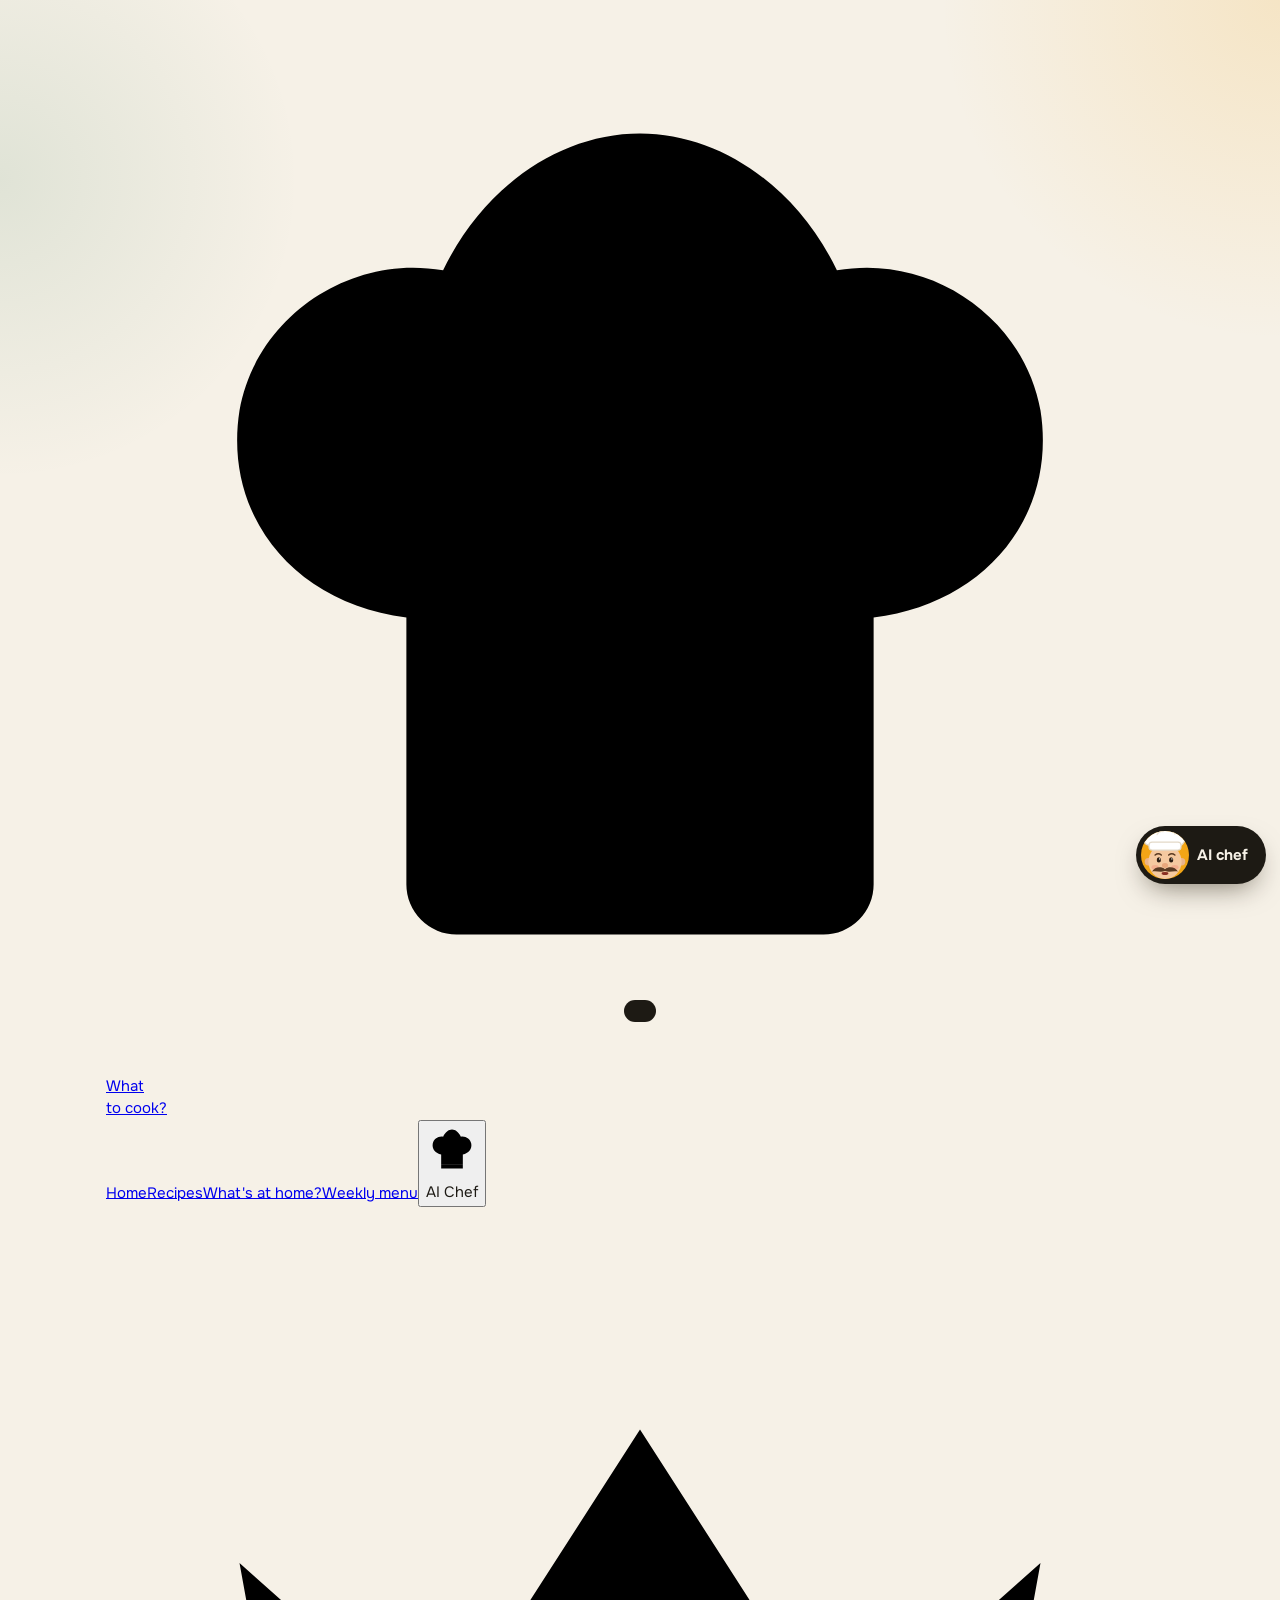
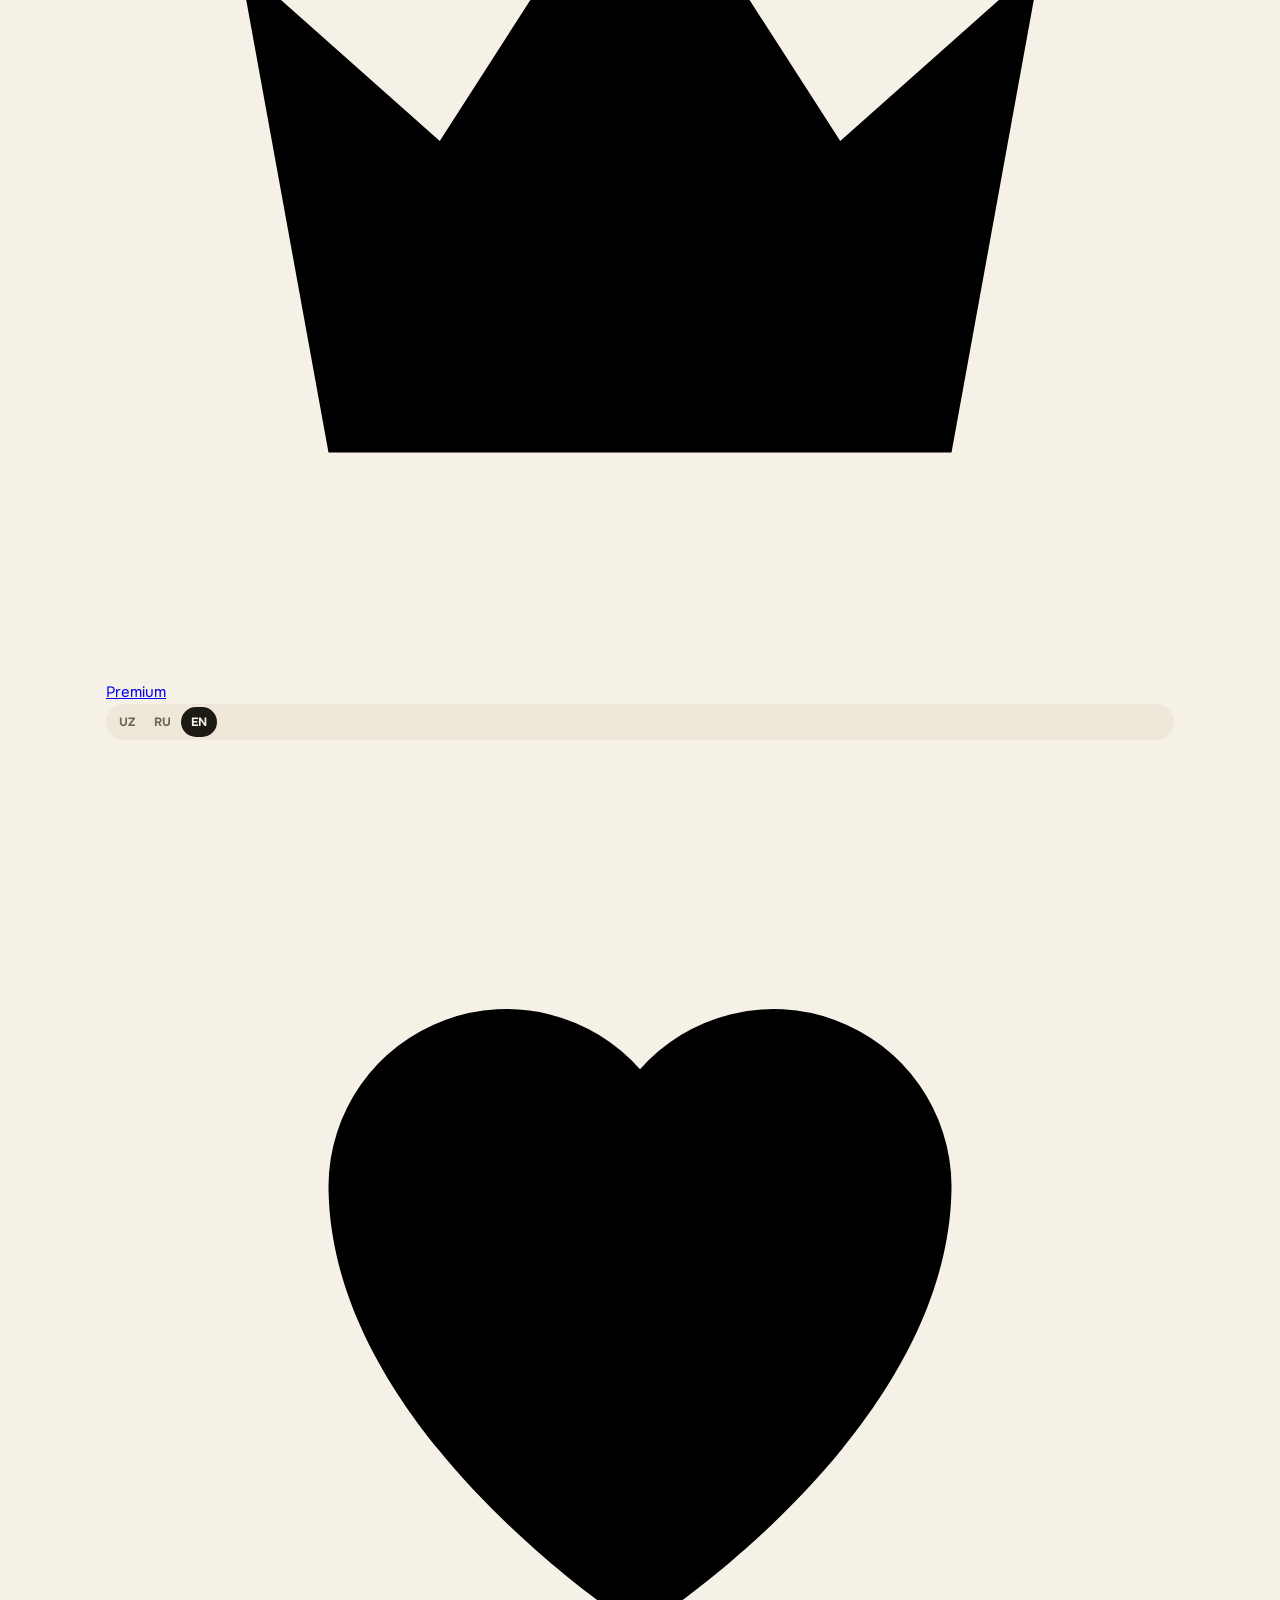
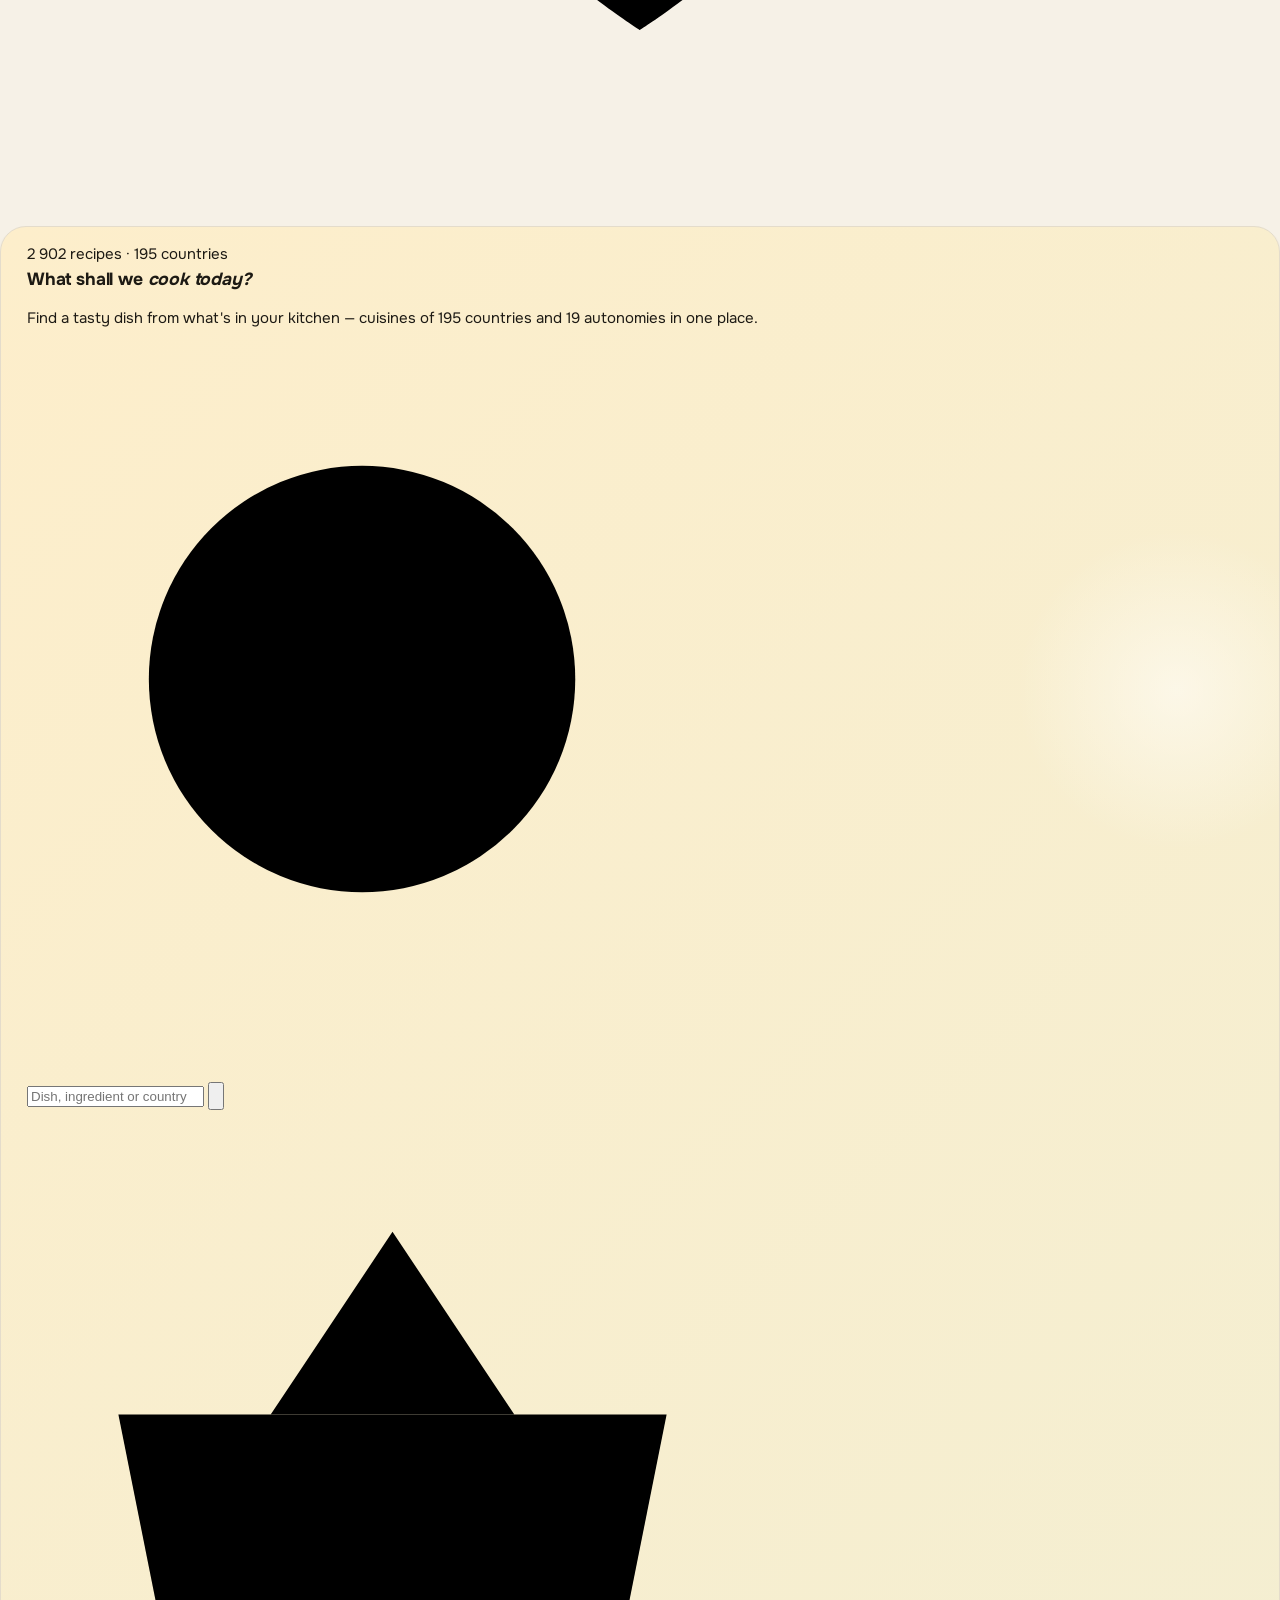
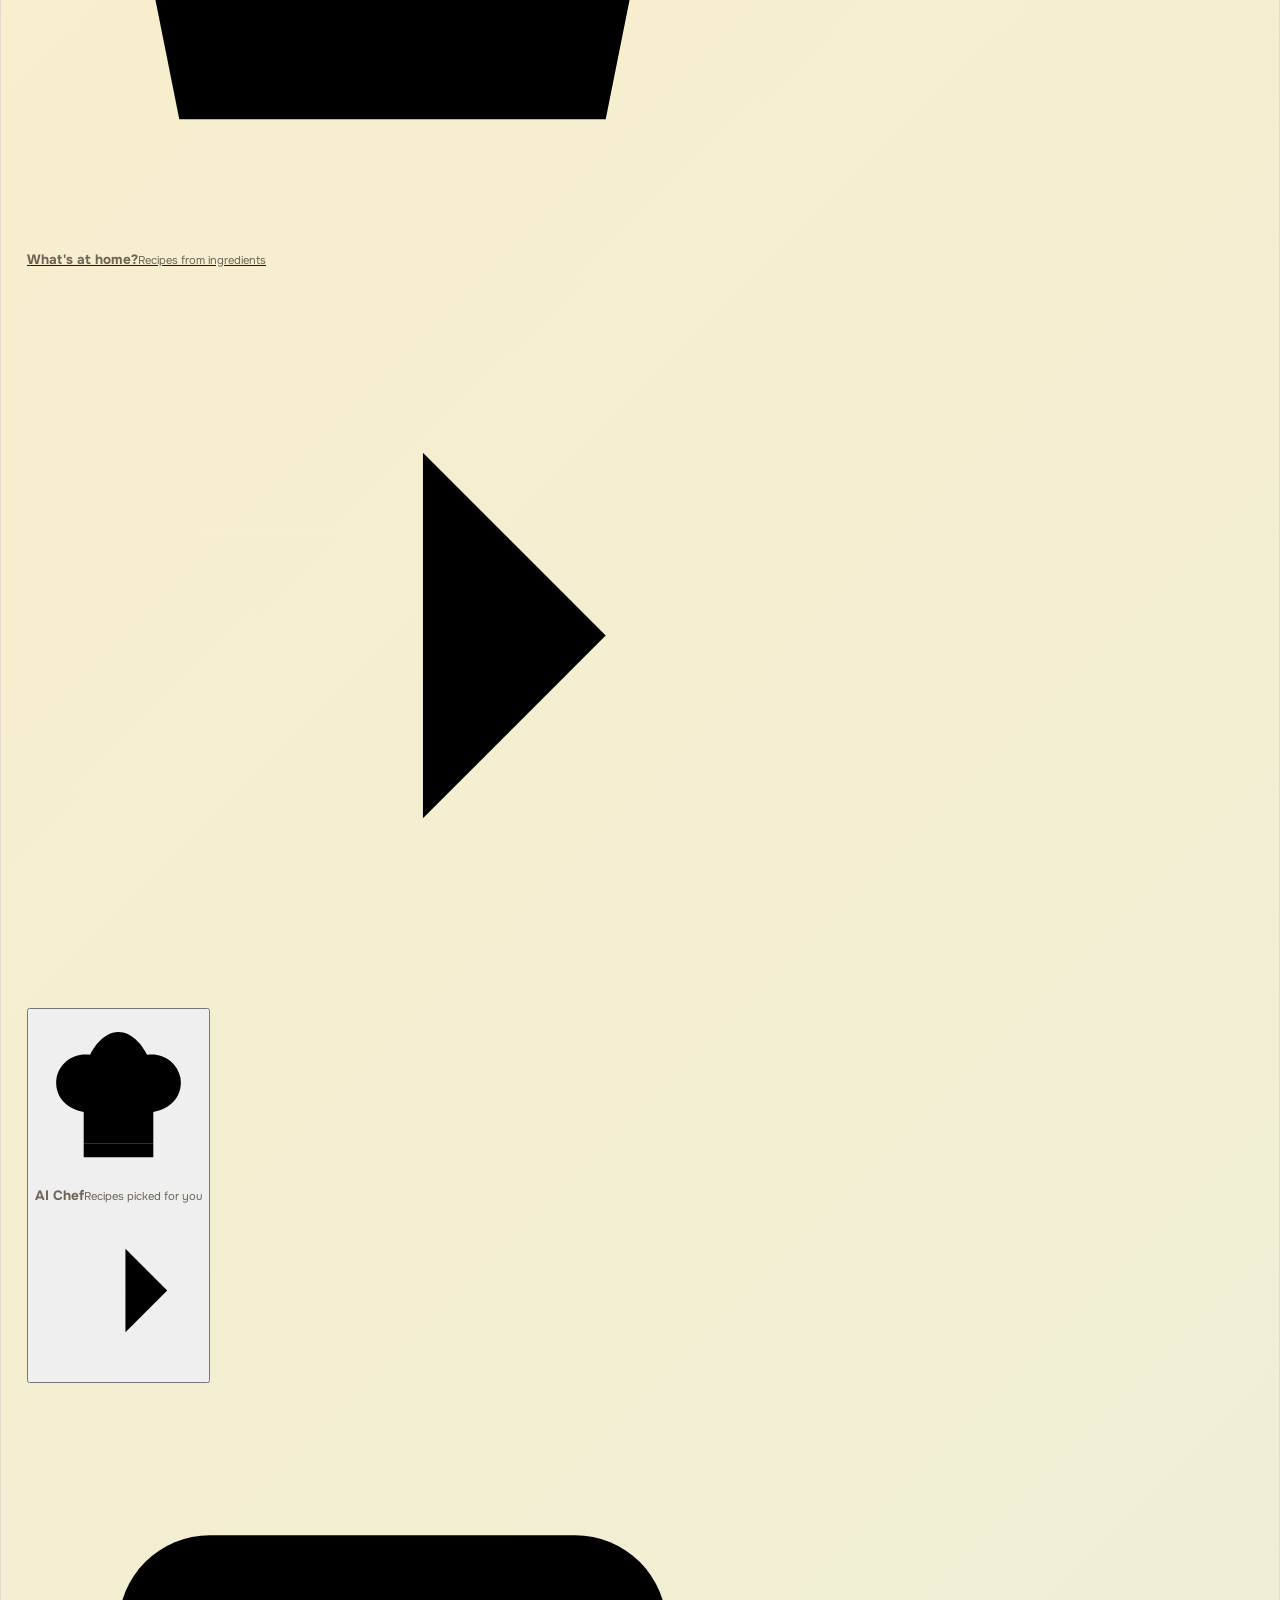
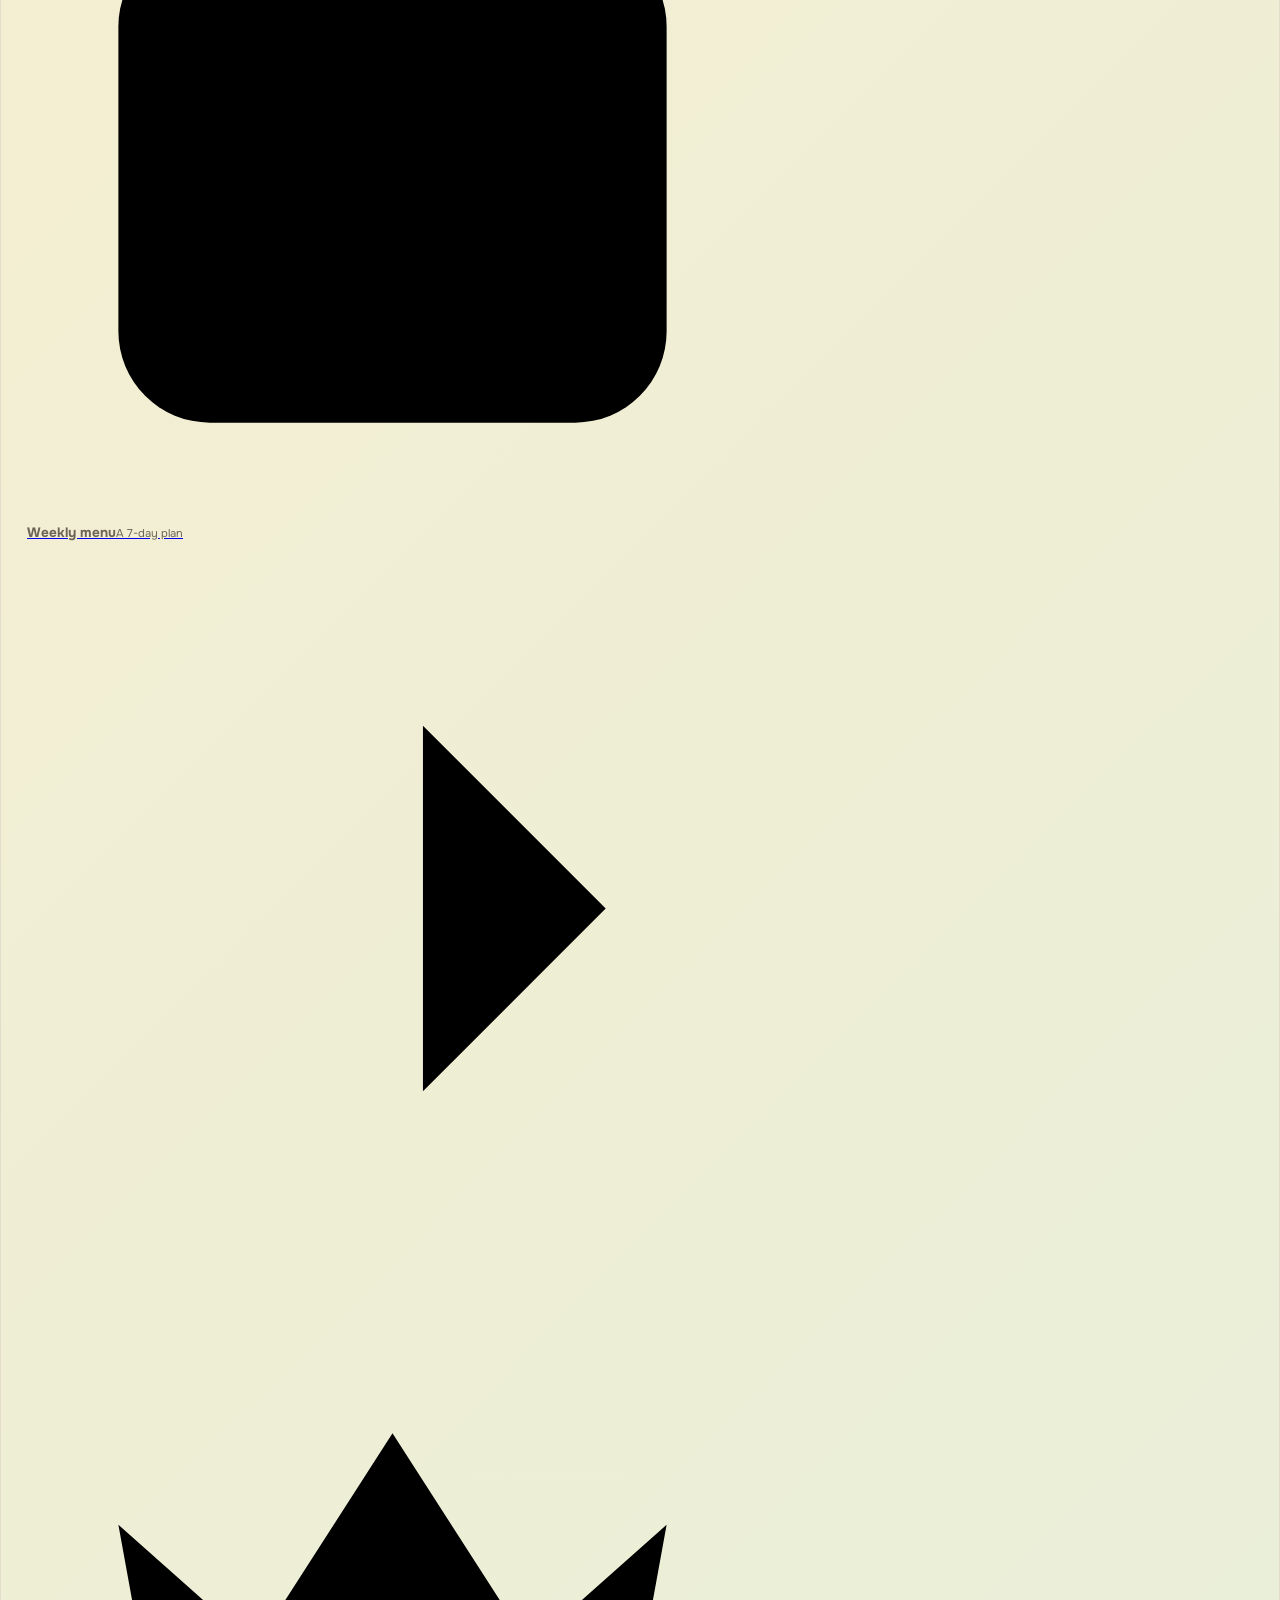
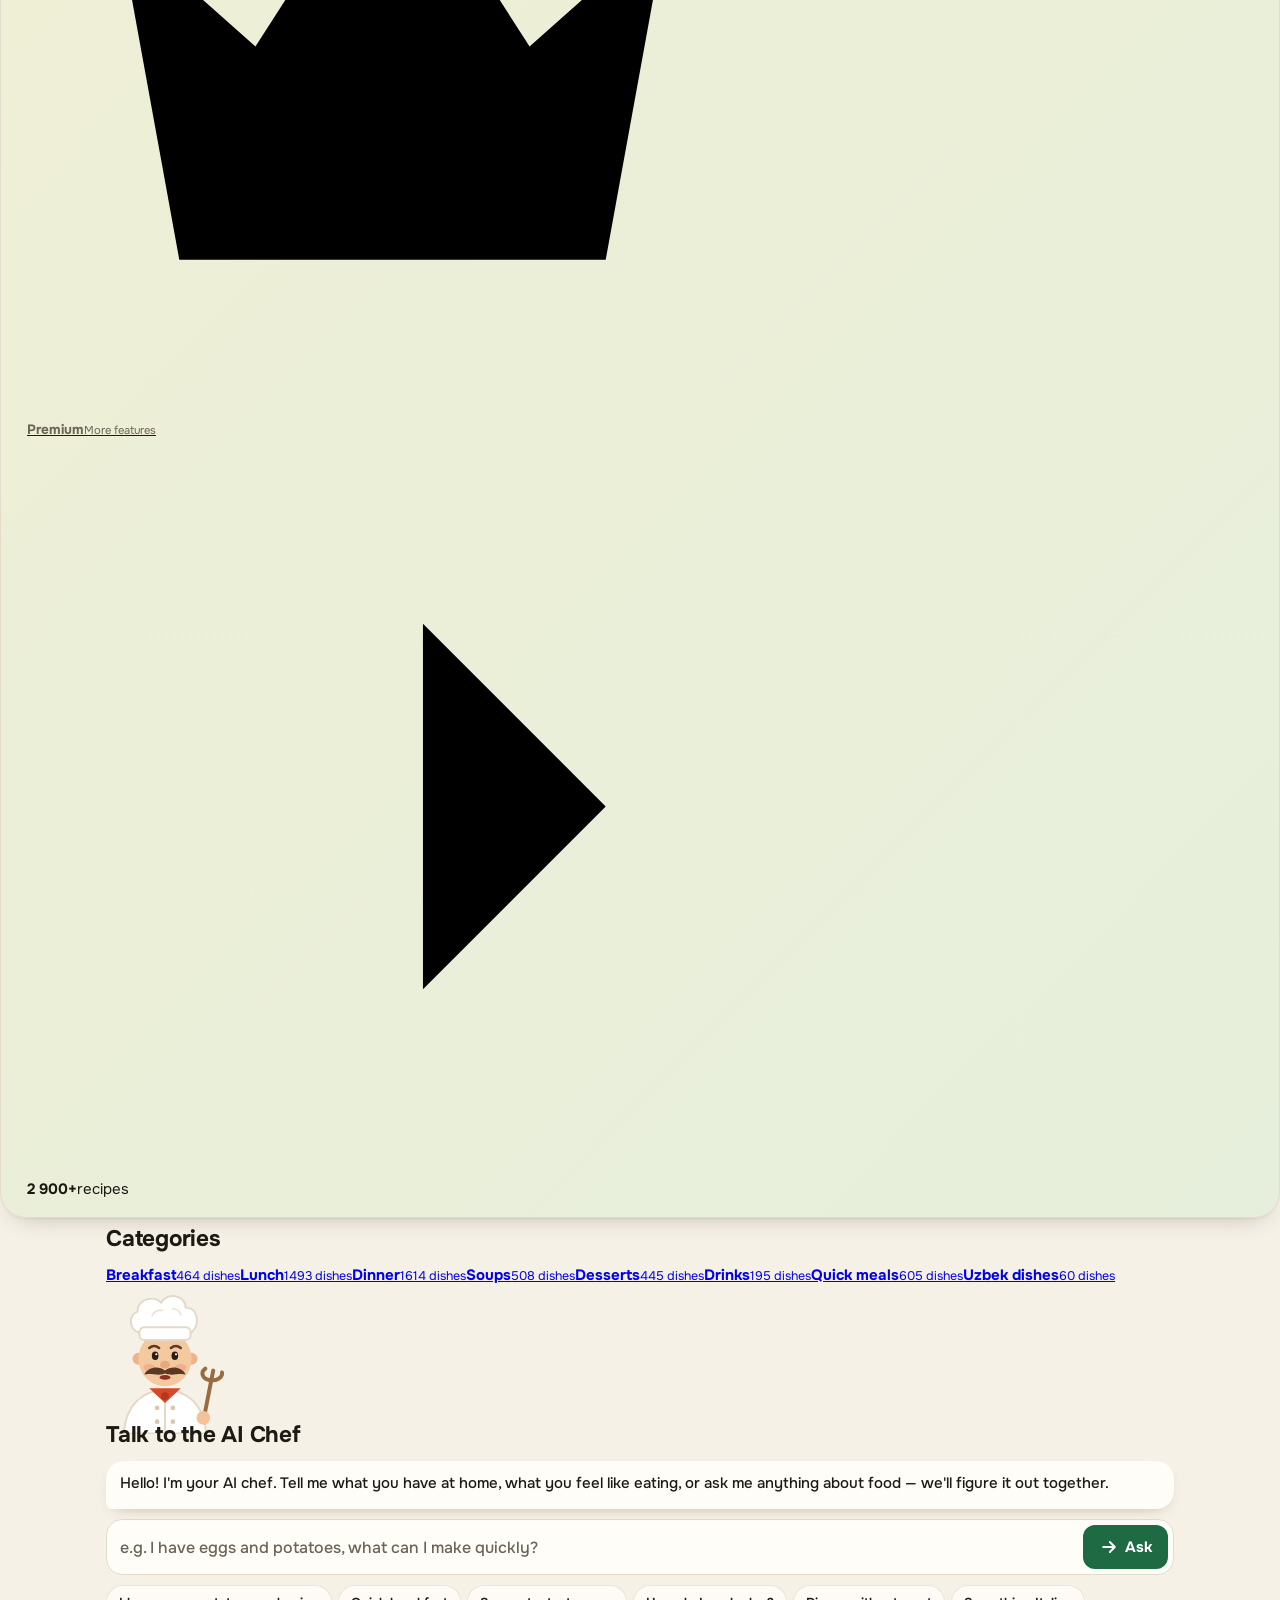
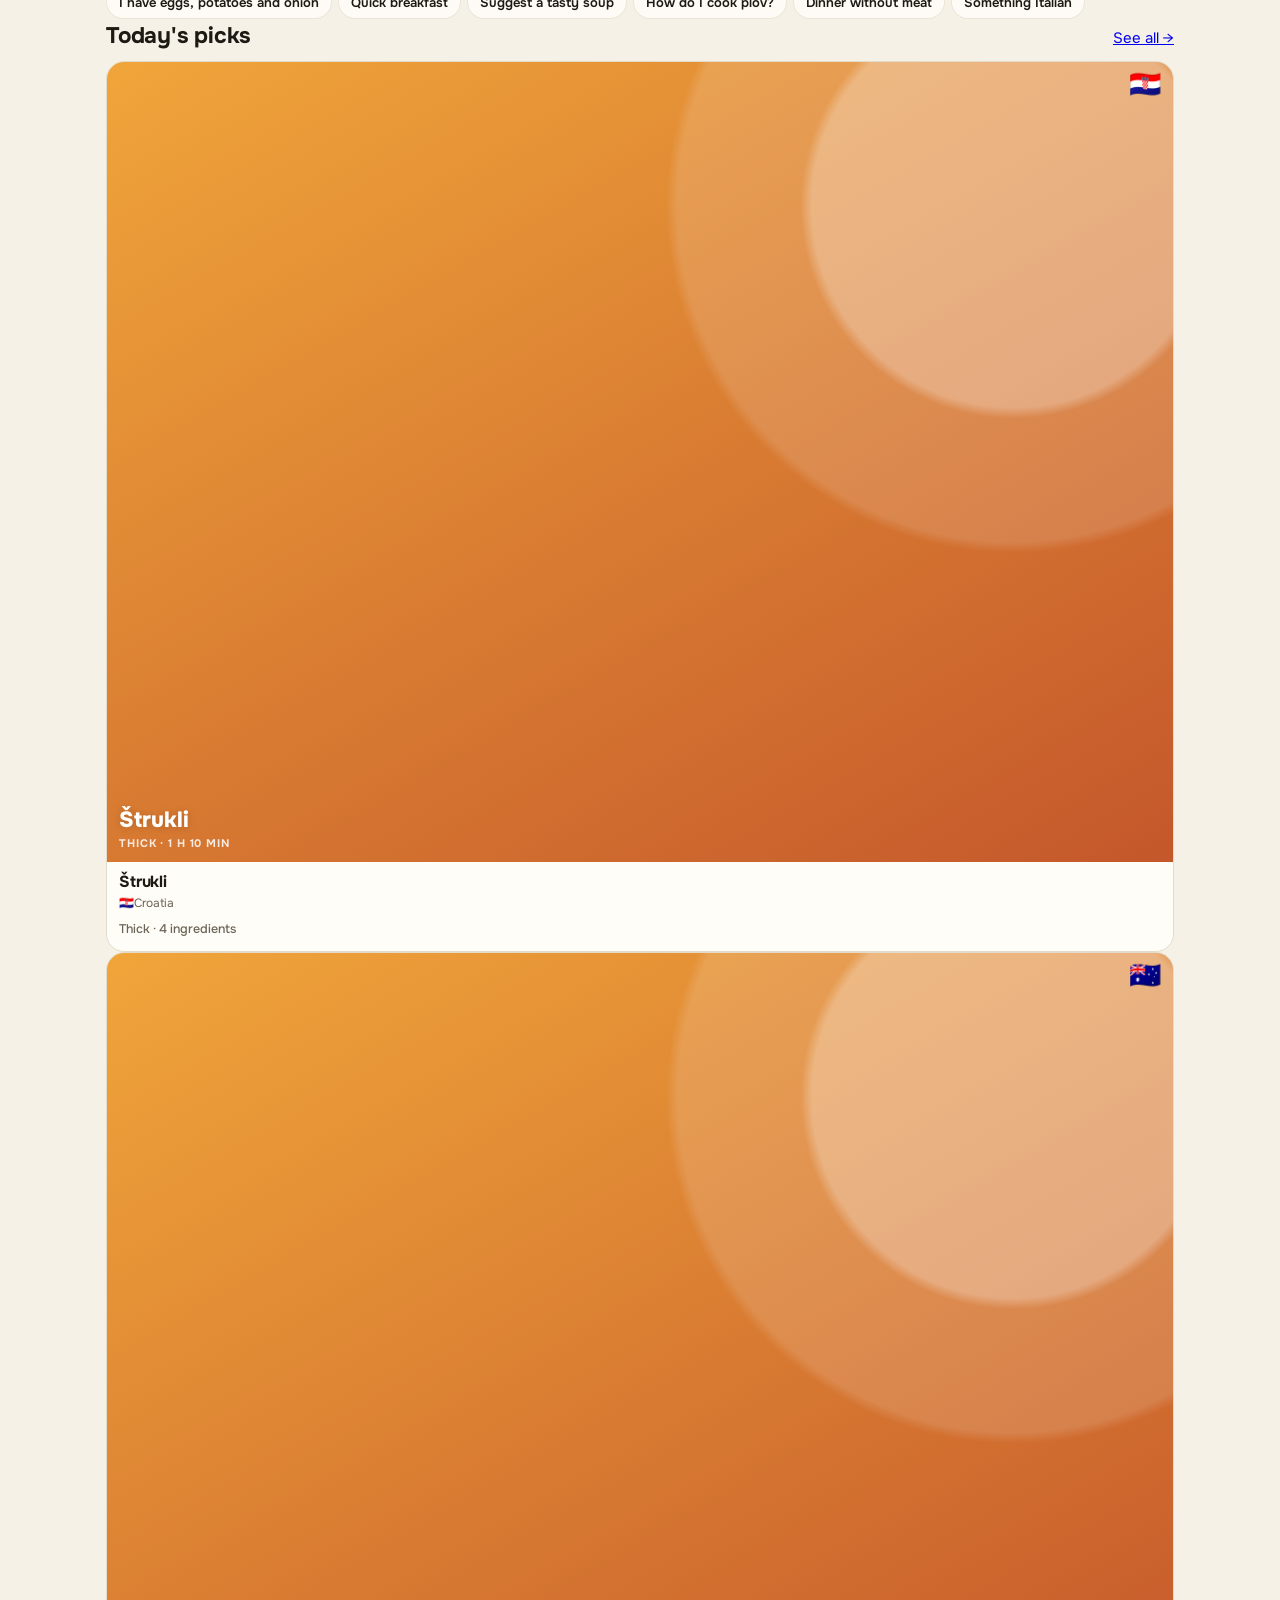
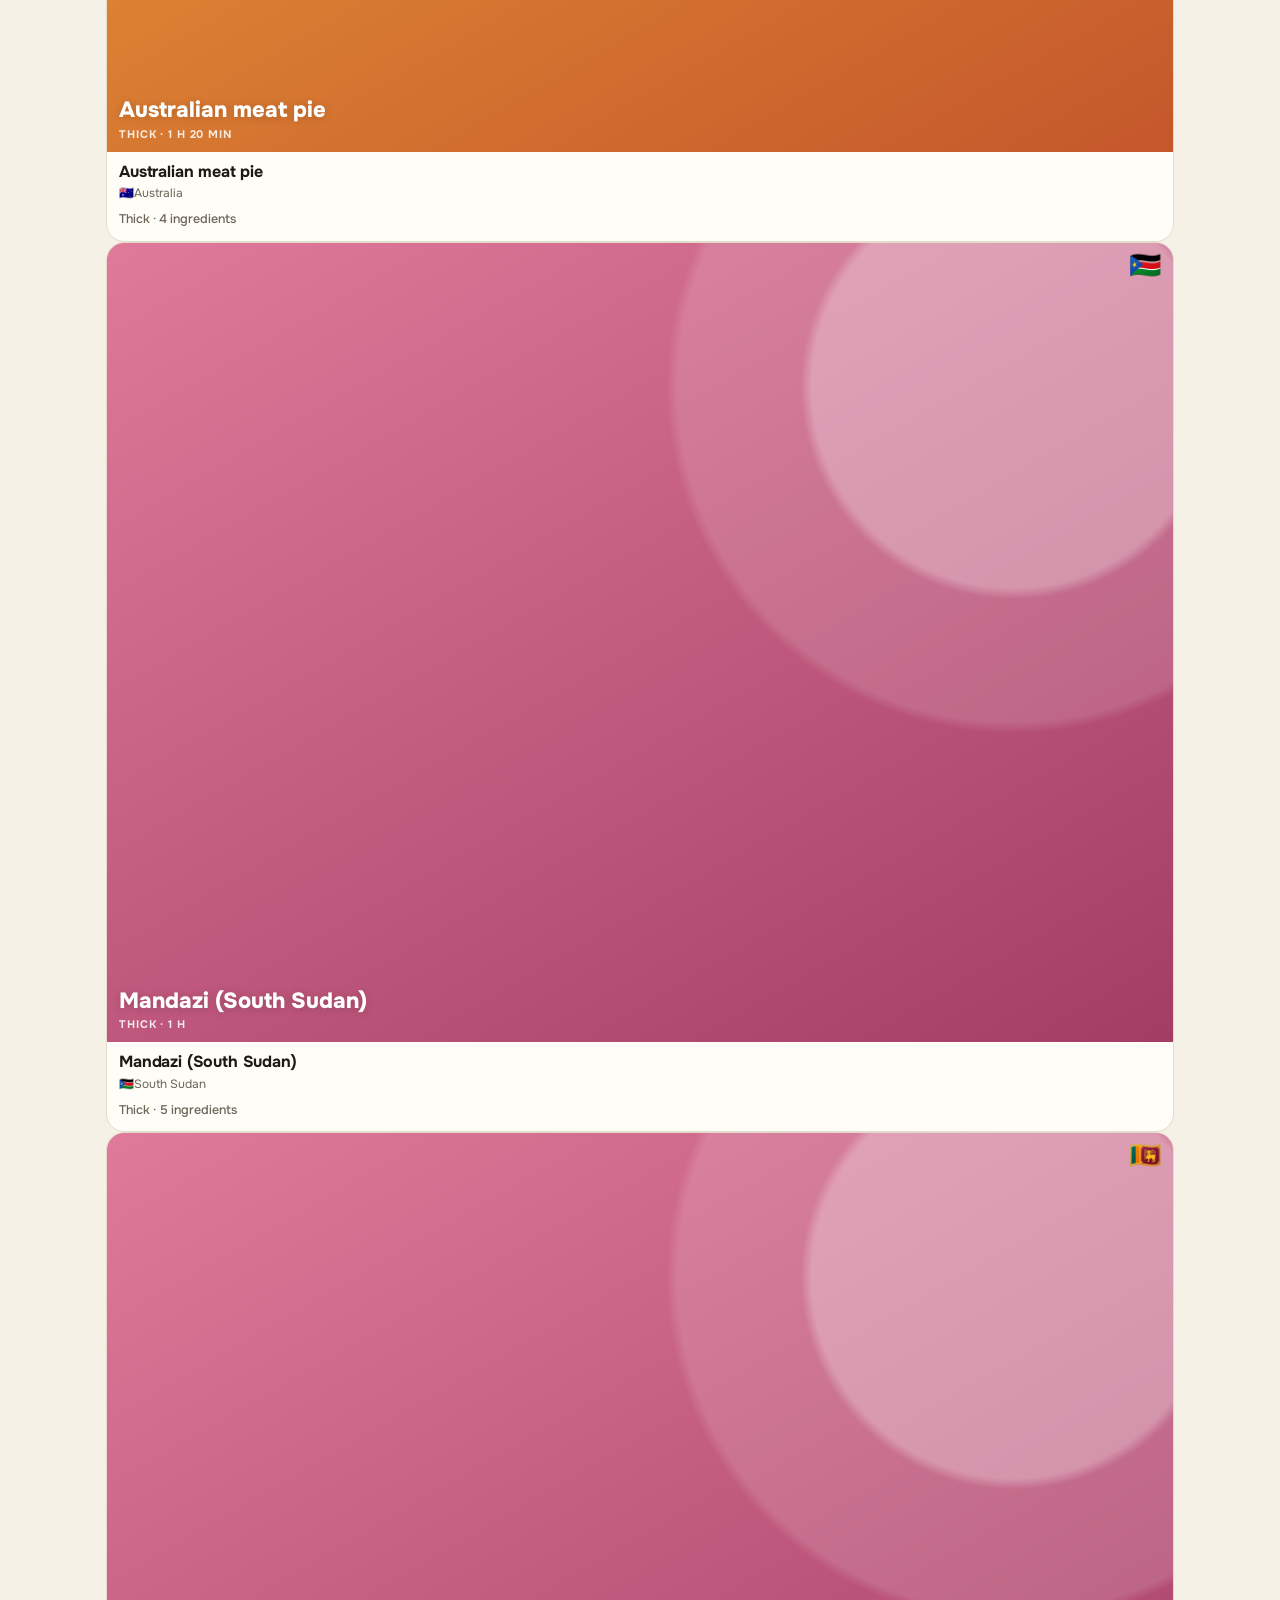
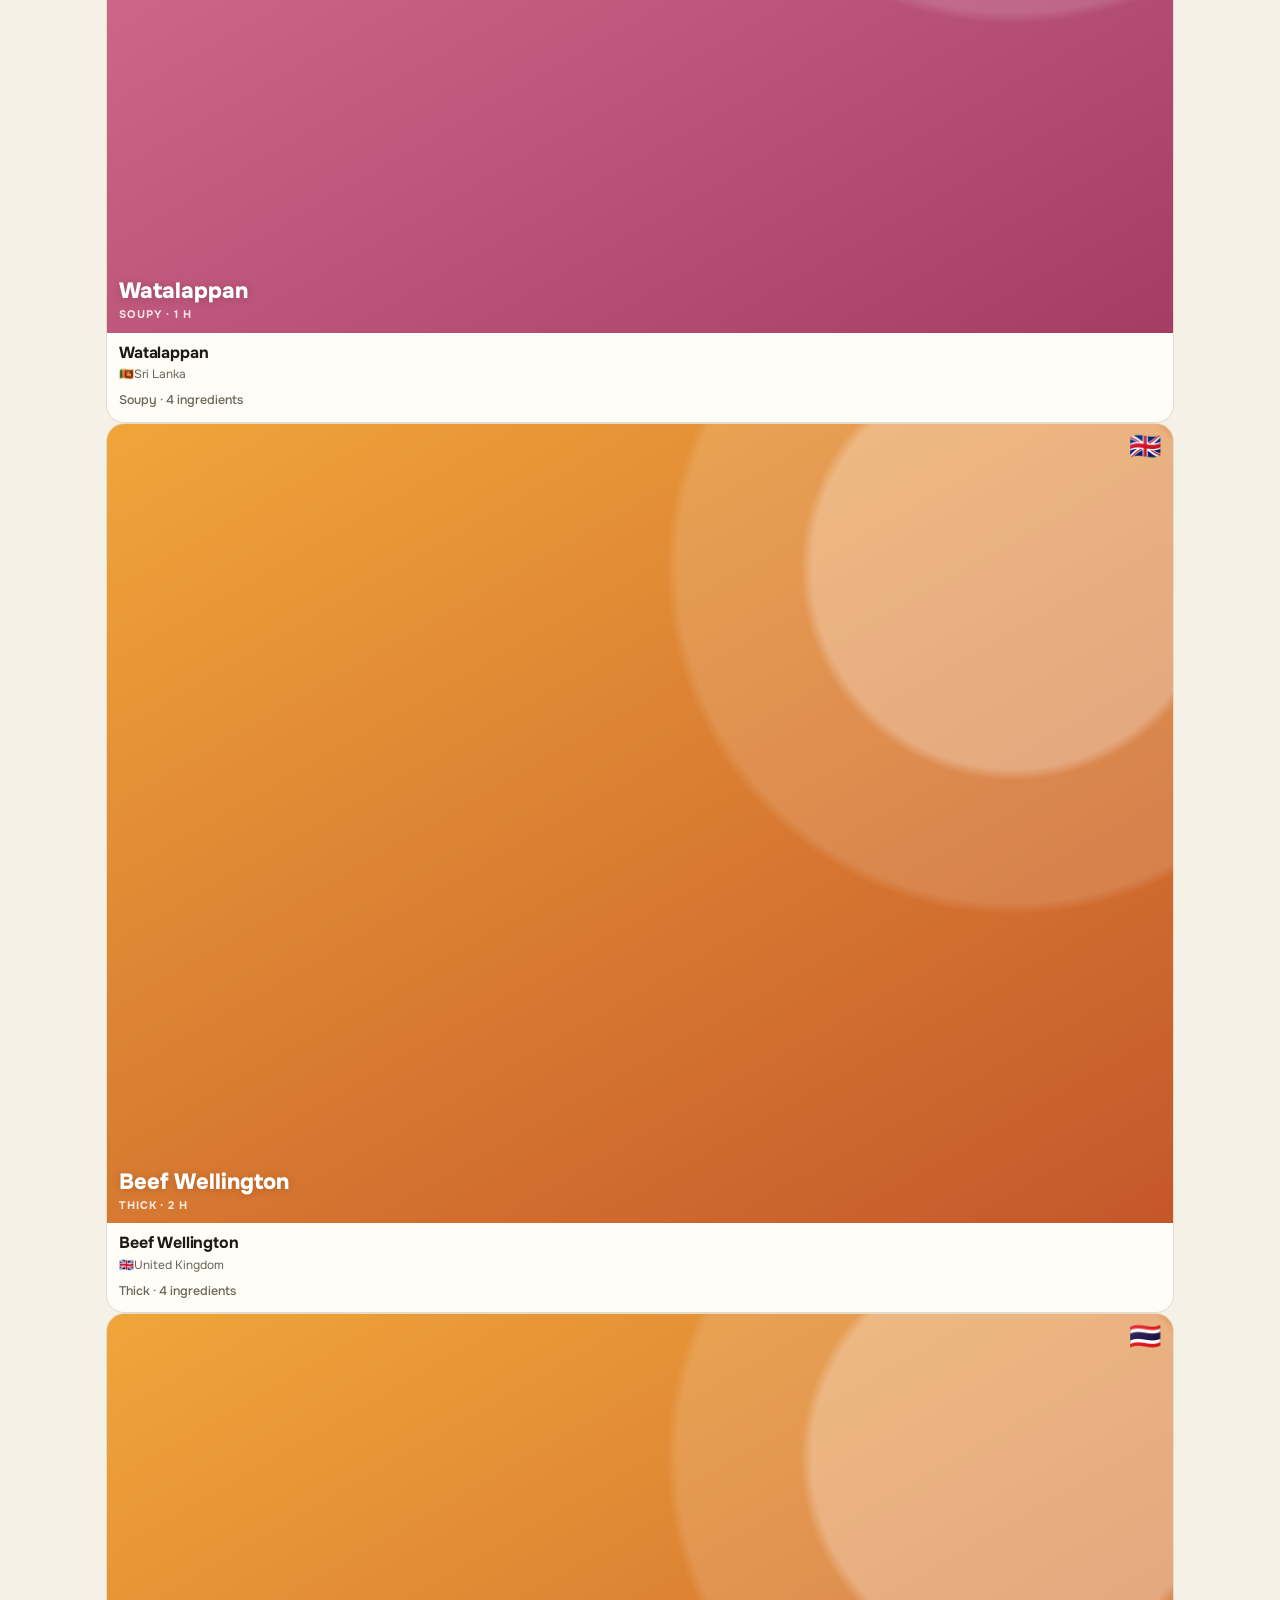
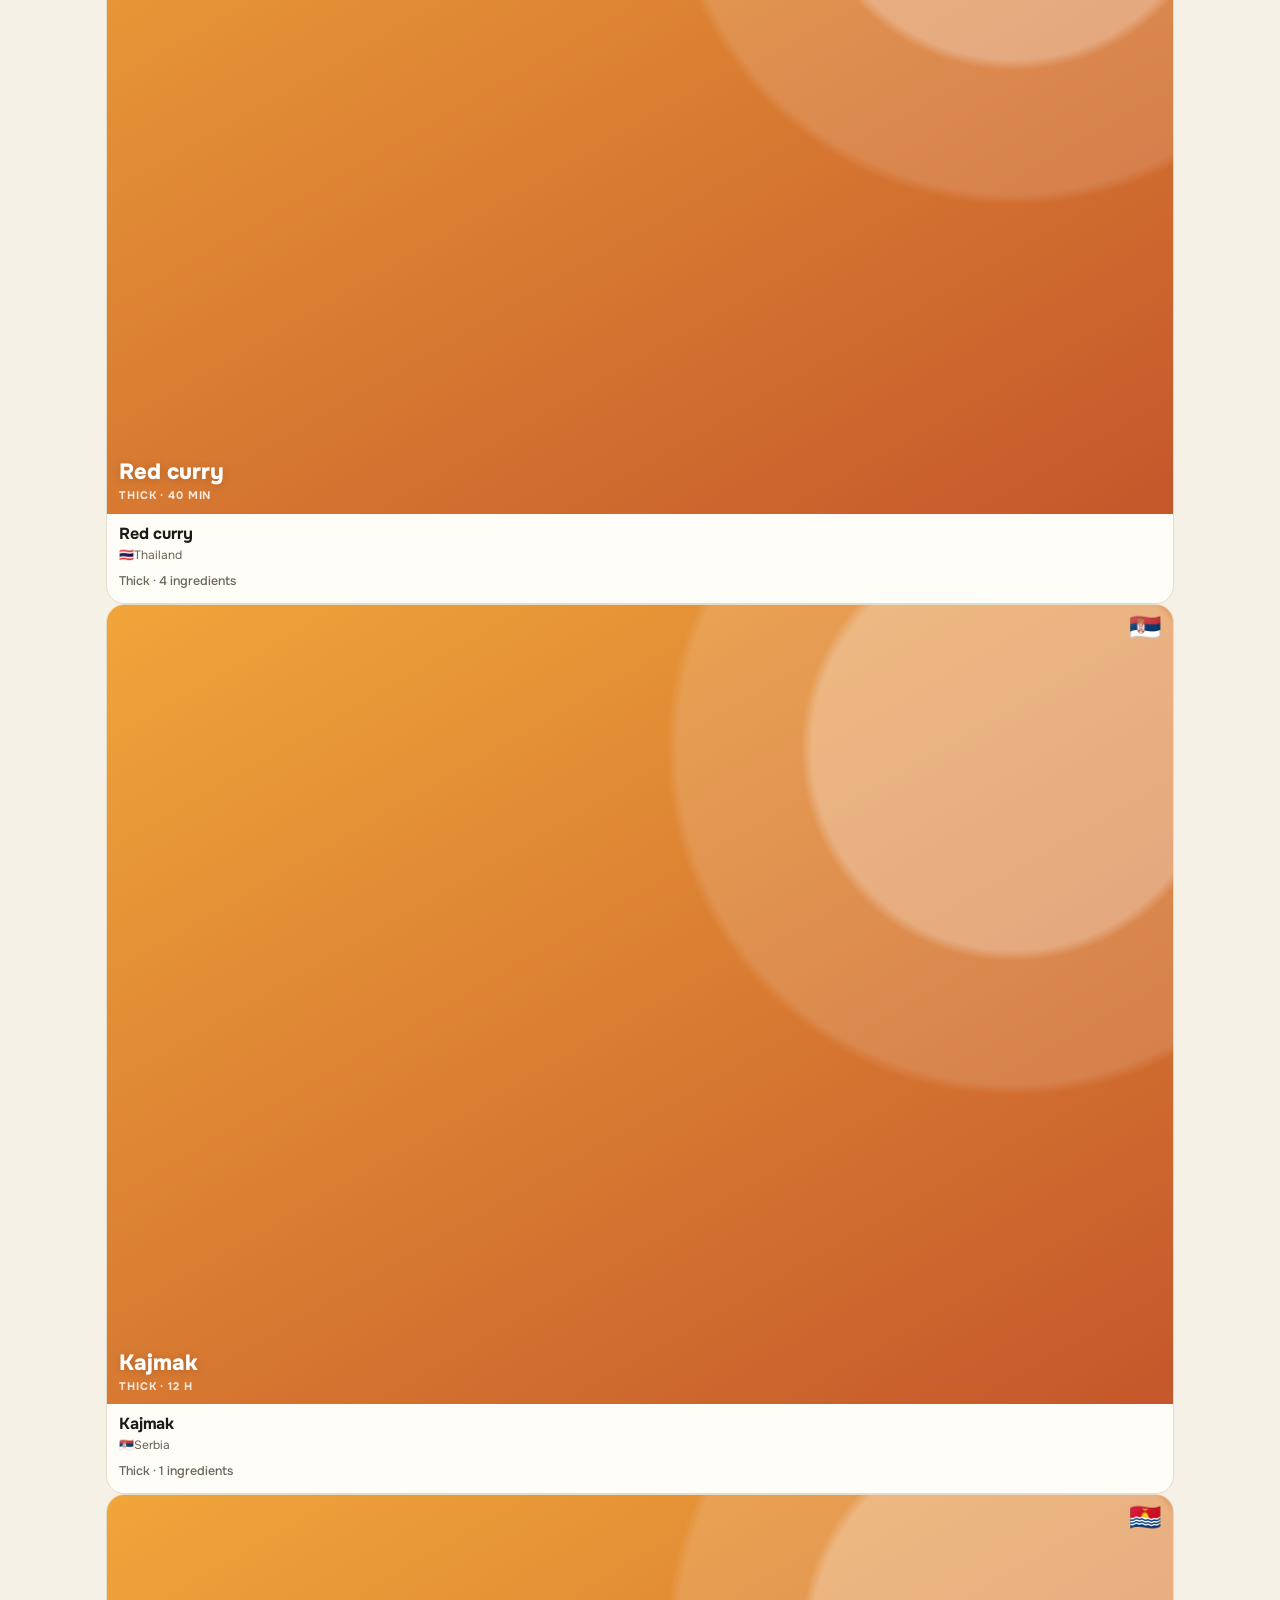
==== commit 6836057b: "Yangi dizayn: rasm yuklanishi Safari'da ishonchliroq (brauzer lazy-load o'rniga faqat IO, IO ishlama" ====
--- a/index.html
+++ b/index.html
@@ -5,50 +5,141 @@
 <meta name="viewport" content="width=device-width,initial-scale=1,viewport-fit=cover">
 <title>Nima pishiramiz?</title>
 <meta name="description" content="AI oshpazdan so'rang — 195 davlat va 19 avtonomiyadan 2900 dan ortiq taom retsepti, suratlari va tayyorlash usullari.">
-<meta name="theme-color" content="#f6f1e7">
+<meta name="theme-color" content="#0b2a1f">
 <link rel="icon" href="data:image/svg+xml,%3Csvg xmlns='http://www.w3.org/2000/svg' viewBox='0 0 100 100'%3E%3Ctext y='.9em' font-size='90'%3E%F0%9F%8D%B2%3C/text%3E%3C/svg%3E">
 <link rel="preconnect" href="https://fonts.googleapis.com">
 <link rel="preconnect" href="https://fonts.gstatic.com" crossorigin>
-<link rel="stylesheet" href="https://fonts.googleapis.com/css2?family=Bricolage+Grotesque:opsz,wght@12..96,600;12..96,800&family=Onest:wght@400;500;600;700&display=swap">
+<link rel="preconnect" href="https://commons.wikimedia.org">
+<link rel="preconnect" href="https://upload.wikimedia.org">
+<link rel="stylesheet" href="https://fonts.googleapis.com/css2?family=Playfair+Display:ital,wght@0,700;0,800;1,700&family=Onest:wght@400;500;600;700&display=swap">
 <link rel="stylesheet" href="style.css?v=9">
 </head>
 <body class="locked">
 <div class="gate" id="gate"><div class="gcard"><div class="gspin"></div></div></div>
 
-<div class="wrap">
-  <header class="top">
-    <div class="mark" aria-hidden="true"><svg viewBox="0 0 24 24" fill="none" stroke="#2b1d00" stroke-width="2" stroke-linecap="round" stroke-linejoin="round"><path d="M3 11h18"/><path d="M5 11v5a4 4 0 0 0 4 4h6a4 4 0 0 0 4-4v-5"/><path d="M2 11h2M20 11h2"/><path d="M9 7c0-1 1-1.5 1-2.5M13 7c0-1 1-1.5 1-2.5"/></svg></div>
-    <div class="tt"><h1 id="h1">Nima pishiramiz?</h1><p id="stat"></p></div>
-    <div class="lang" id="lang" role="group" aria-label="Til / Язык / Language">
-      <button data-lang="uz" aria-pressed="true">UZ</button><button data-lang="ru" aria-pressed="false">RU</button><button data-lang="en" aria-pressed="false">EN</button>
-    </div>
-    <div class="acct" id="acct" hidden></div>
-  </header>
-
-  <section class="hero" id="hero" aria-labelledby="heroT">
-    <div class="hchef" id="hchef" aria-hidden="true"></div>
-    <div class="hbody">
-      <p class="hbub" id="heroT"></p>
-      <form class="ask" id="askForm" autocomplete="off">
-        <input id="askIn" type="text" enterkeyhint="send">
-        <button class="askgo" id="askGo" type="submit"><svg viewBox="0 0 24 24" aria-hidden="true"><path d="M5 12h14M13 6l6 6-6 6"/></svg><span id="askGoT"></span></button>
-      </form>
-      <div class="hsug" id="hSug"></div>
-    </div>
-  </section>
-</div>
-
-<main class="results wrap">
-  <h2 class="catT" id="catT"></h2>
-  <div class="browse">
-    <button class="pick" id="pickC" type="button" aria-haspopup="dialog"></button>
-    <input class="nq" id="nameQ" type="search" autocomplete="off">
+<header class="hdr" id="hdr">
+  <div class="hin wrap">
+    <a class="brand" href="#/" aria-label="Nima pishiramiz?">
+      <span class="logo" aria-hidden="true"><svg viewBox="0 0 32 32"><path d="M9 18.5c-3.3-.4-5.5-3-5-6.2.5-2.8 3.3-4.7 6.1-4.2C11.3 5.6 13.6 4 16 4s4.7 1.6 5.9 4.1c2.8-.5 5.6 1.4 6.1 4.2.5 3.2-1.7 5.8-5 6.2V24H9z"/><path d="M9 24h14v2.5a1.5 1.5 0 0 1-1.5 1.5h-11A1.5 1.5 0 0 1 9 26.5z"/><path d="M13 18.5v3M16 17.5v4M19 18.5v3"/></svg></span>
+      <span class="bname" id="bname">Nima<br>pishiramiz?</span>
+    </a>
+    <nav class="nav" id="nav" aria-label="Menu"></nav>
+    <div class="hact">
+      <div class="lang" id="lang" role="group" aria-label="Til / Язык / Language">
+        <button data-lang="uz" aria-pressed="true">UZ</button><button data-lang="ru" aria-pressed="false">RU</button><button data-lang="en" aria-pressed="false">EN</button>
+      </div>
+      <a class="ib" href="#/saqlangan" id="hSaved"><svg viewBox="0 0 24 24" aria-hidden="true"><path d="M12 20s-7-4.4-7-10a4 4 0 0 1 7-2.6A4 4 0 0 1 19 10c0 5.6-7 10-7 10z"/></svg><i id="favN" hidden></i></a>
+      <div class="acct" id="acct" hidden></div>
+    </div>
   </div>
-  <div class="rhead"><h3 id="rt"></h3><span id="rc"></span></div>
-  <div class="grid" id="grid"></div>
-  <button class="more" id="more" hidden></button>
+</header>
+
+<main id="app">
+  <!-- ============ HOME ============ -->
+  <section class="view" id="vHome" data-view="home">
+    <section class="hero">
+      <div class="wrap hgrid">
+        <div class="htxt">
+          <span class="eyebrow" id="hEye"></span>
+          <h1 class="htitle" id="hTitle"></h1>
+          <p class="hsub" id="hSub"></p>
+          <form class="search" id="sForm" role="search" autocomplete="off">
+            <svg viewBox="0 0 24 24" aria-hidden="true"><circle cx="11" cy="11" r="7"/><path d="m20 20-3.5-3.5"/></svg>
+            <input id="sIn" type="search" enterkeyhint="search">
+            <button type="submit" id="sGo" aria-label="Search"><svg viewBox="0 0 24 24" aria-hidden="true"><circle cx="11" cy="11" r="7"/><path d="m20 20-3.5-3.5"/></svg></button>
+            <div class="sdrop" id="sDrop" hidden></div>
+          </form>
+          <div class="qa" id="qa"></div>
+        </div>
+        <div class="hart" aria-hidden="true">
+          <div class="plate" id="heroImg"></div>
+          <div class="laurel"><b id="hCount">2 900+</b><span id="hCountL"></span></div>
+          <span class="leaf l1"></span><span class="leaf l2"></span>
+        </div>
+      </div>
+    </section>
+
+    <div class="wrap">
+      <section class="sec"><div class="sh"><h2 id="tCats"></h2></div><div class="cats" id="cats"></div></section>
+
+      <section class="sec chefsec">
+        <div class="hchef" id="hchef" aria-hidden="true"></div>
+        <div class="hbody">
+          <h2 id="tChef"></h2>
+          <p class="hbub" id="heroT"></p>
+          <form class="ask" id="askForm" autocomplete="off">
+            <input id="askIn" type="text" enterkeyhint="send">
+            <button class="askgo" id="askGo" type="submit"><svg viewBox="0 0 24 24" aria-hidden="true"><path d="M5 12h14M13 6l6 6-6 6"/></svg><span id="askGoT"></span></button>
+          </form>
+          <div class="hsug" id="hSug"></div>
+        </div>
+      </section>
+
+      <section class="sec"><div class="sh"><h2 id="tToday"></h2><a class="all" href="#/retseptlar" id="aToday"></a></div><div class="row" id="rToday"></div></section>
+      <section class="sec"><div class="sh"><h2 id="tUz"></h2><a class="all" href="#/retseptlar?c=O'zbekiston" id="aUz"></a></div><div class="row" id="rUz"></div></section>
+      <section class="sec"><div class="sh"><h2 id="tWorld"></h2><button class="all" type="button" id="aWorld"></button></div><div class="chips rtabs" id="wTabs"></div><div class="clist" id="wList"></div></section>
+      <section class="sec"><div class="sh"><h2 id="tQuick"></h2><a class="all" href="#/retseptlar?t=30" id="aQuick"></a></div><div class="row" id="rQuick"></div></section>
+      <section class="sec promos" id="promos"></section>
+    </div>
+  </section>
+
+  <!-- ============ RECIPES ============ -->
+  <section class="view wrap" id="vRecipes" data-view="recipes" hidden>
+    <div class="vhead"><h1 id="rTitle"></h1><p id="rSub"></p></div>
+    <div class="filters">
+      <div class="fl1">
+        <label class="nqw"><svg viewBox="0 0 24 24" aria-hidden="true"><circle cx="11" cy="11" r="7"/><path d="m20 20-3.5-3.5"/></svg><input class="nq" id="nameQ" type="search" autocomplete="off"></label>
+        <button class="pick" id="pickC" type="button" aria-haspopup="dialog"></button>
+      </div>
+      <div class="chips" id="fMeal"></div>
+      <div class="fl2"><div class="tog" id="fType"></div><div class="chips" id="fTime"></div></div>
+    </div>
+    <div class="rhead"><h3 id="rt"></h3><span id="rc"></span><button class="reset" id="fReset" type="button" hidden></button></div>
+    <div class="grid" id="grid"></div>
+    <button class="more" id="more" hidden></button>
+  </section>
+
+  <!-- ============ PANTRY: Uyda nimalar bor? ============ -->
+  <section class="view wrap" id="vPantry" data-view="pantry" hidden>
+    <div class="vhead"><h1 id="pTitle"></h1><p id="pSub"></p></div>
+    <div class="pbox">
+      <div class="field"><input id="pIn" type="text" autocomplete="off" enterkeyhint="done"><button class="add" id="pAdd" type="button"></button><div class="sug" id="pSug" hidden></div></div>
+      <div class="mine" id="pMine"></div>
+      <p class="note" id="pNote"></p>
+    </div>
+    <div class="chips gtabs" id="pTabs"></div>
+    <div class="igrid" id="pIngs"></div>
+    <div class="pres" id="pRes">
+      <div class="seg" id="pSeg"></div>
+      <div class="rhead"><h3 id="prt"></h3><span id="prc"></span></div>
+      <div class="grid" id="pGrid"></div>
+      <button class="more" id="pMore" hidden></button>
+    </div>
+  </section>
+
+  <!-- ============ WEEKLY MENU ============ -->
+  <section class="view wrap" id="vMenu" data-view="menu" hidden>
+    <div class="vhead"><h1 id="mTitle"></h1><p id="mSub"></p></div>
+    <div class="mbar"><button class="ib2" id="mPrev" type="button" aria-label="‹">‹</button><b id="mWeek"></b><button class="ib2" id="mNext" type="button" aria-label="›">›</button><button class="btn gold" id="mNew" type="button"></button></div>
+    <div class="days" id="mDays"></div>
+    <section class="shop"><div class="sh"><h2 id="mShopT"></h2><span id="mShopN"></span></div><p class="note" id="mShopNote"></p><ul class="shopl" id="mShop"></ul></section>
+  </section>
+
+  <!-- ============ SAVED ============ -->
+  <section class="view wrap" id="vSaved" data-view="saved" hidden>
+    <div class="vhead"><h1 id="fTitle"></h1><p id="fSub"></p></div>
+    <div class="grid" id="fGrid"></div>
+  </section>
+
+  <!-- ============ PREMIUM ============ -->
+  <section class="view wrap" id="vPremium" data-view="premium" hidden>
+    <div class="prem" id="prem"></div>
+  </section>
 </main>
-<footer class="wrap" id="foot"></footer>
+
+<footer class="ftr" id="foot"></footer>
+
+<nav class="tabbar" id="tabbar" aria-label="Menu"></nav>
 
 <div class="ov" id="ov" hidden></div>
 <article class="sheet" id="sheet" hidden role="dialog" aria-modal="true"></article>
@@ -122,9 +213,9 @@
 <script src="data/x-eu.js"></script>
 <script src="data/i18n.js?v=6"></script>
 <script src="data/photos.js?v=7"></script>
-<script src="app.js?v=8"></script>
+<script src="app.js?v=10"></script>
 <script src="ai-config.js?v=8"></script>
-<script src="chef.js?v=8"></script>
+<script src="chef.js?v=9"></script>
 <script src="firebase-config.js?v=6"></script>
 <script type="module" src="auth.js?v=6"></script>
 </body>
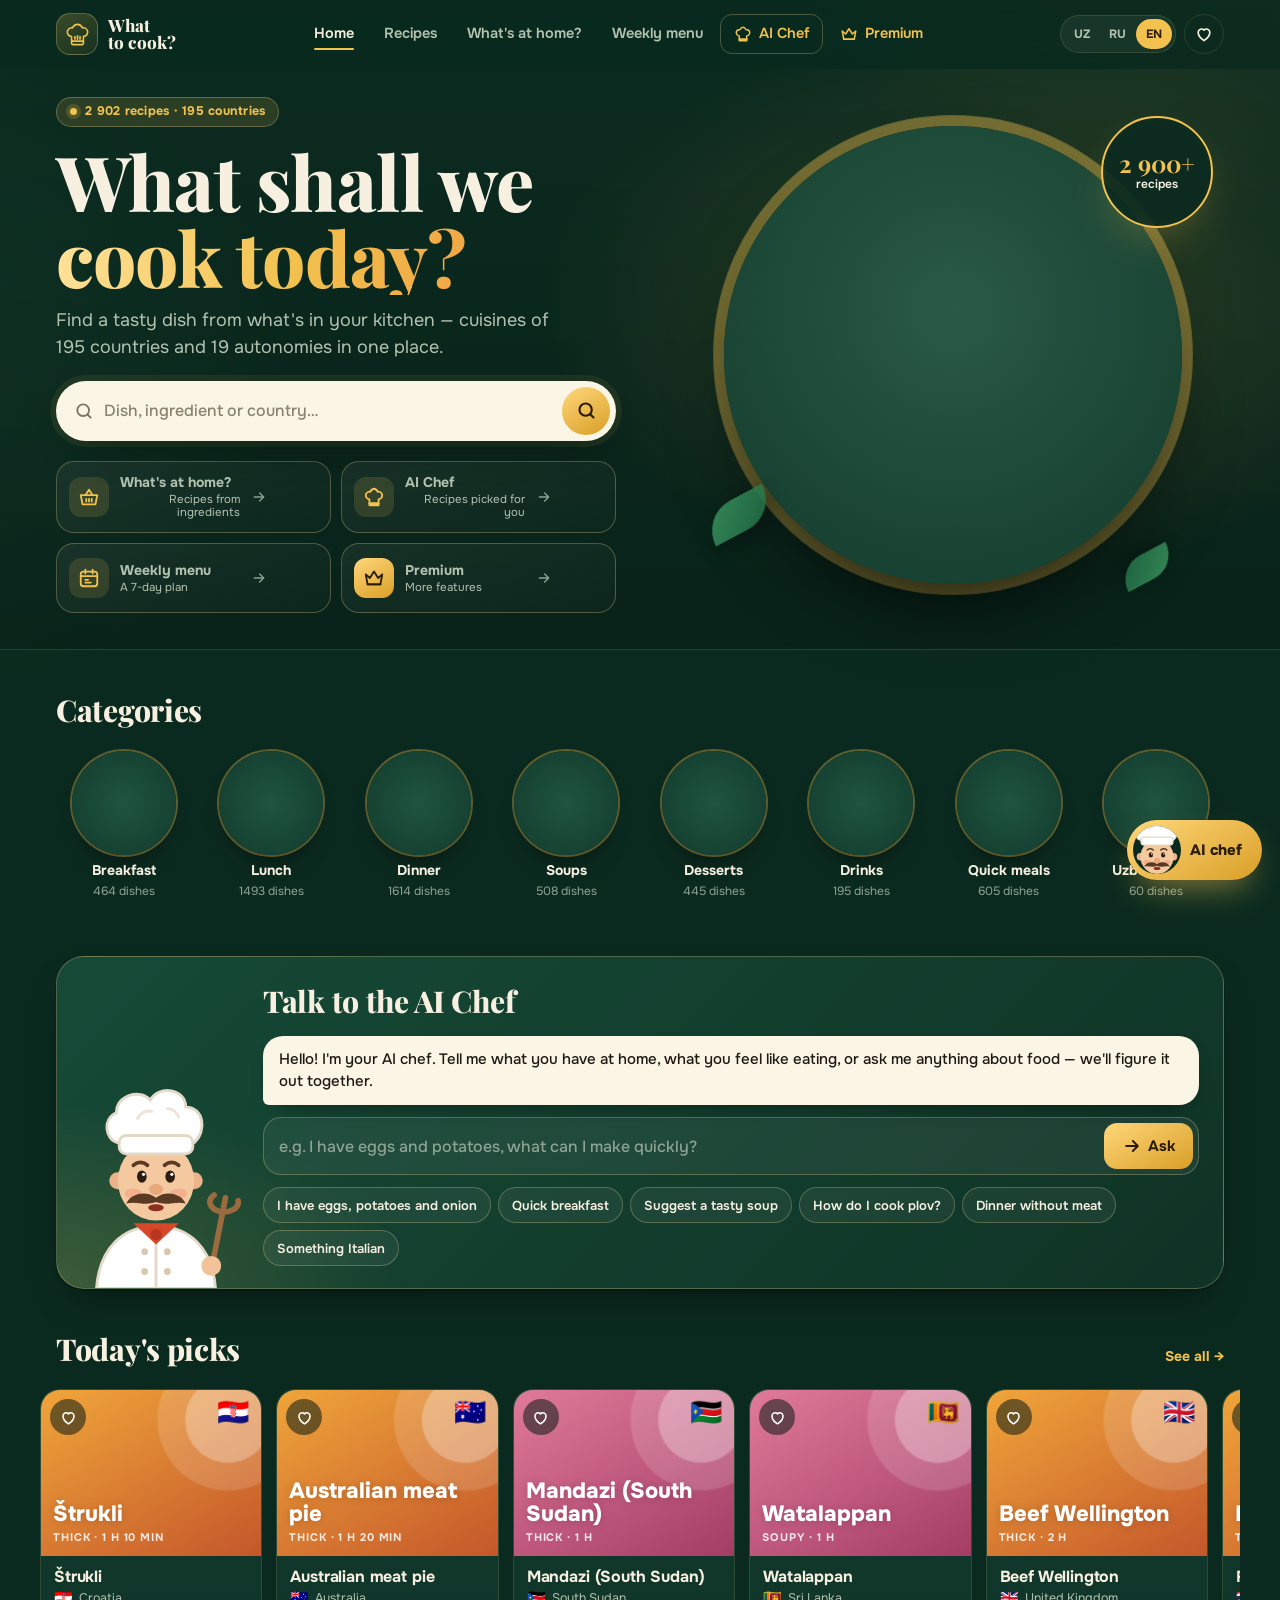
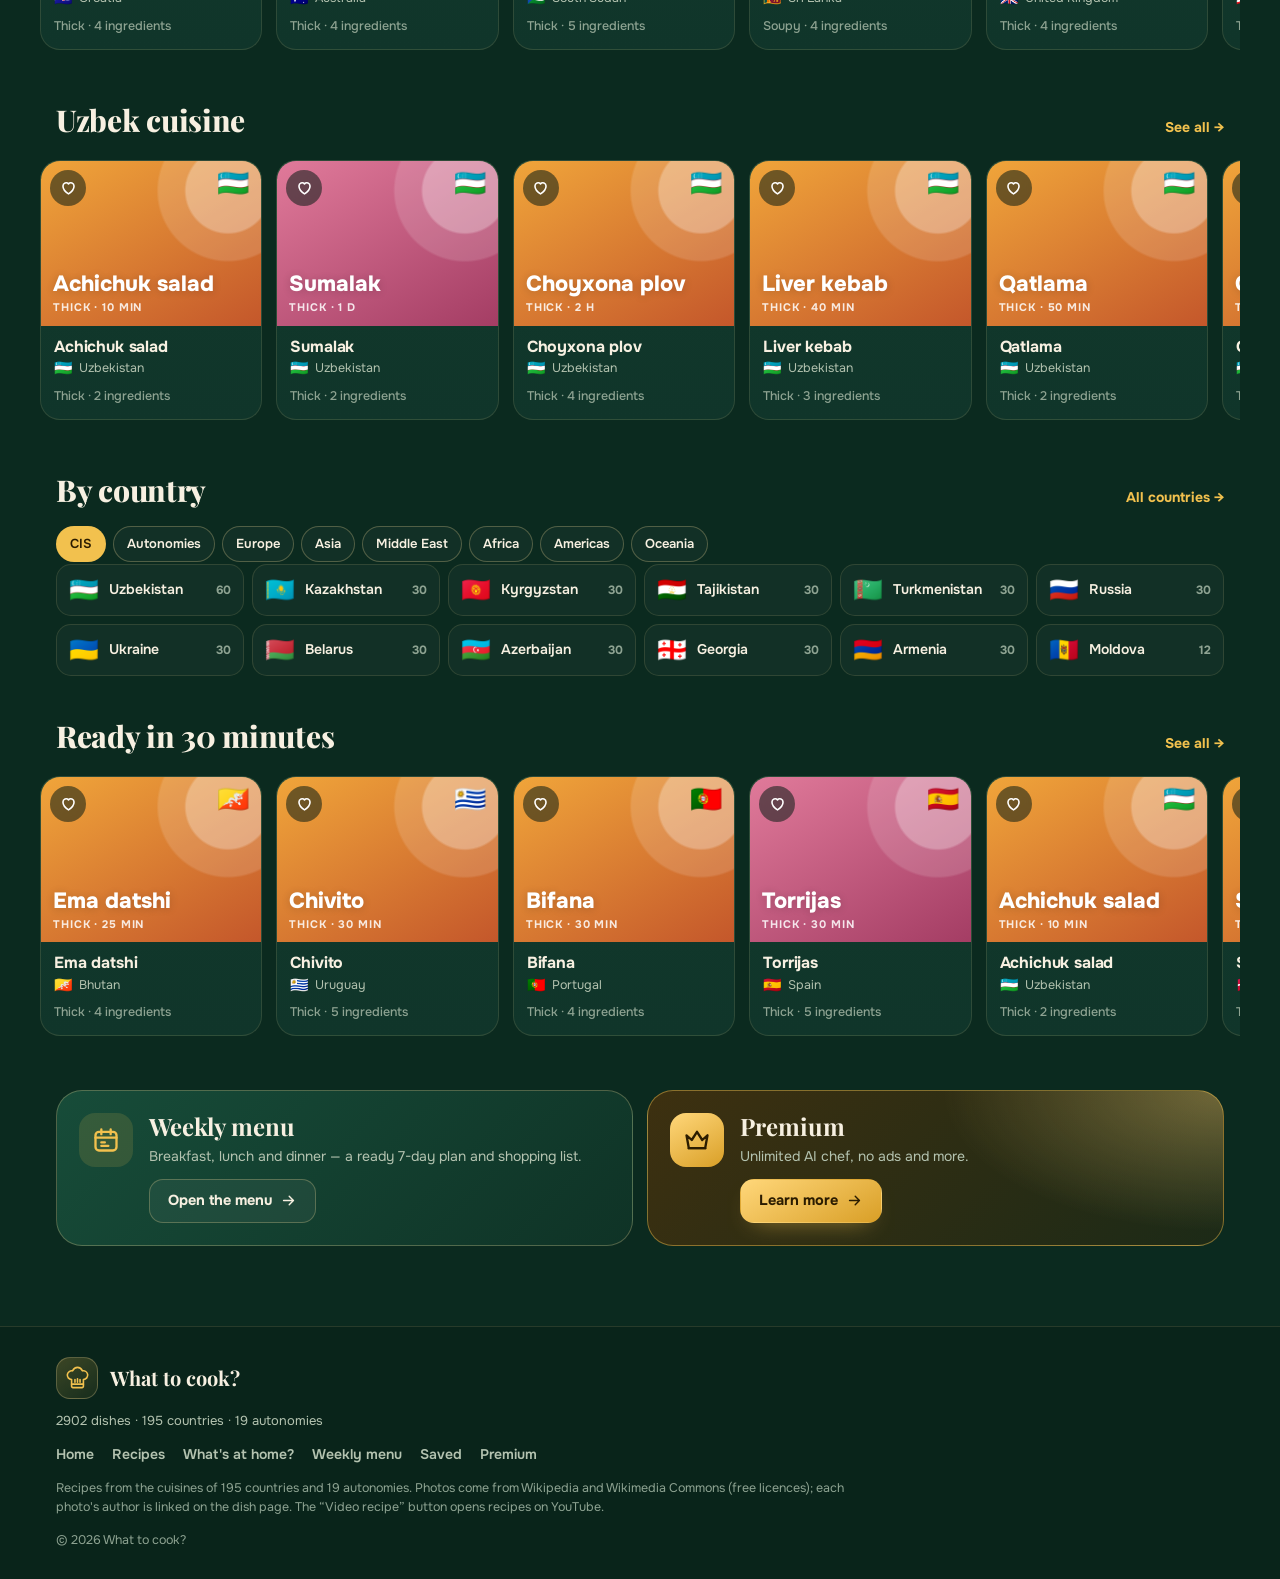
==== commit 17580f7b: "Yangi dizayn: Safari uchun -webkit-backdrop-filter; animatsiya bajarilmasa ham sahifa ko'rinadi; IO " ====
--- a/index.html
+++ b/index.html
@@ -12,7 +12,7 @@
 <link rel="preconnect" href="https://commons.wikimedia.org">
 <link rel="preconnect" href="https://upload.wikimedia.org">
 <link rel="stylesheet" href="https://fonts.googleapis.com/css2?family=Playfair+Display:ital,wght@0,700;0,800;1,700&family=Onest:wght@400;500;600;700&display=swap">
-<link rel="stylesheet" href="style.css?v=9">
+<link rel="stylesheet" href="style.css?v=10">
 </head>
 <body class="locked">
 <div class="gate" id="gate"><div class="gcard"><div class="gspin"></div></div></div>
--- a/style.css
+++ b/style.css
@@ -1,102 +1,393 @@
-/* Nima pishiramiz — AI oshpaz (chef.js) + taomlar katalogi; taom bosilsa pastdan retsept varag'i chiqadi */
+/* Nima pishiramiz — to'q yashil + oltin dizayn. Bosh sahifa, retseptlar, "Uyda nima bor?", haftalik menyu, saqlanganlar, premium, AI oshpaz.
+   Taom suratlari faqat data/photos.js dan olinadi; bu fayl ularning faqat ko'rinishini belgilaydi. */
 :root{
-  --bg:#f6f1e7; --surface:#fffdf8; --surface-2:#efe8da; --ink:#1d1a14; --muted:#6b6457; --line:#e4dccb;
-  --herb:#1d6a43; --herb-ink:#fff; --herb-soft:#dcefe2;
-  --saffron:#f2a516; --saffron-soft:#fdeecb; --saffron-ink:#4a3200;
-  --chili:#c2412a; --chili-soft:#fbe1da; --plum:#7a3f8f; --plum-soft:#f1e2f5; --sea:#1f6f8b; --sea-soft:#dbeff5; --yt:#d62b1f;
-  --shadow:0 1px 2px rgba(40,30,10,.06),0 12px 26px -16px rgba(40,30,10,.32);
-  --f-d:"Bricolage Grotesque","Onest",system-ui,sans-serif;
+  --bg:#0b2a1f; --bg-2:#0e3326; --surface:#123a2c; --surface-2:#184636; --surface-3:#1f5541;
+  --line:rgba(242,214,150,.13); --line-2:rgba(242,214,150,.28);
+  --ink:#f7f0e1; --muted:#b4c3b0; --dim:#8ea392;
+  --gold:#f2c14e; --gold-2:#d99f27; --gold-ink:#2b1c00; --gold-soft:rgba(242,193,78,.14);
+  --orange:#f08a3c; --herb:#5fd096; --herb-ink:#06150d; --herb-soft:rgba(95,208,150,.15);
+  --chili:#ff8e72; --chili-soft:rgba(255,142,114,.14); --yt:#e3342a; --cream:#fbf5e6;
+  --saffron:var(--gold); --saffron-soft:var(--gold-soft); --saffron-ink:var(--gold); --sea:#6cc3e0; --sea-soft:rgba(108,195,224,.14);
+  --shadow:0 1px 2px rgba(0,0,0,.25),0 18px 40px -22px rgba(0,0,0,.75);
+  --glow:0 18px 50px -20px rgba(242,193,78,.45);
+  --f-d:"Playfair Display",Georgia,"Times New Roman",serif;
   --f-b:"Onest",system-ui,-apple-system,"Segoe UI",Roboto,sans-serif;
+  --r:20px; --tab:0px;
+  color-scheme:dark;
 }
-@media (prefers-color-scheme: dark){:root:not([data-theme="light"]){
-  --bg:#13110d; --surface:#1d1a15; --surface-2:#2a251d; --ink:#f3eee4; --muted:#a79f90; --line:#342e24;
-  --herb:#5cbf88; --herb-ink:#06150d; --herb-soft:#173426;
-  --saffron:#f5b744; --saffron-soft:#3a2c0e; --saffron-ink:#ffe2a3;
-  --chili:#f07258; --chili-soft:#3e1c16; --plum:#d39ae6; --plum-soft:#35203d; --sea:#6cc3e0; --sea-soft:#14303a; --yt:#ef4136;
-  --shadow:0 1px 2px rgba(0,0,0,.3),0 12px 30px -16px rgba(0,0,0,.7); color-scheme:dark}}
-:root[data-theme="dark"]{
-  --bg:#13110d; --surface:#1d1a15; --surface-2:#2a251d; --ink:#f3eee4; --muted:#a79f90; --line:#342e24;
-  --herb:#5cbf88; --herb-ink:#06150d; --herb-soft:#173426;
-  --saffron:#f5b744; --saffron-soft:#3a2c0e; --saffron-ink:#ffe2a3;
-  --chili:#f07258; --chili-soft:#3e1c16; --plum:#d39ae6; --plum-soft:#35203d; --sea:#6cc3e0; --sea-soft:#14303a; --yt:#ef4136;
-  --shadow:0 1px 2px rgba(0,0,0,.3),0 12px 30px -16px rgba(0,0,0,.7); color-scheme:dark}
 *{box-sizing:border-box}
 [hidden]{display:none!important}
-html{-webkit-text-size-adjust:100%}
+html{-webkit-text-size-adjust:100%;scroll-padding-top:80px}
 body{margin:0;background:var(--bg);color:var(--ink);font-family:var(--f-b);font-size:15px;line-height:1.5;-webkit-font-smoothing:antialiased;
-  background-image:radial-gradient(circle at 100% 0,rgba(242,165,22,.16),transparent 340px),radial-gradient(circle at 0 180px,rgba(29,106,67,.10),transparent 300px);background-repeat:no-repeat}
+  background-image:radial-gradient(900px 520px at 100% -10%,rgba(242,193,78,.10),transparent 60%),radial-gradient(700px 600px at -10% 40%,rgba(95,208,150,.07),transparent 60%);background-attachment:fixed}
 img{max-width:100%}
+a{color:inherit}
 button{font:inherit;color:inherit;cursor:pointer;-webkit-tap-highlight-color:transparent}
-button:focus-visible,input:focus-visible,a:focus-visible{outline:2px solid var(--herb);outline-offset:2px}
-h1,h2,h3{font-family:var(--f-d);margin:0;letter-spacing:-.01em;text-wrap:balance}
-.wrap{max-width:1100px;margin:0 auto;padding-left:max(16px,env(safe-area-inset-left,0px));padding-right:max(16px,env(safe-area-inset-right,0px))}
-
-/* header */
-.top{padding-top:calc(14px + env(safe-area-inset-top,0px));padding-bottom:4px;display:flex;align-items:center;gap:11px}
-.mark{width:42px;height:42px;border-radius:13px;background:var(--saffron);display:grid;place-items:center;flex:none;transform:rotate(-6deg);box-shadow:0 6px 14px -8px rgba(160,100,0,.7)}
-.mark svg{width:25px;height:25px}
-.tt{min-width:0;flex:1}
-.top h1{font-size:clamp(19px,5.6vw,23px);font-weight:800;line-height:1.05}
-.top p{margin:2px 0 0;color:var(--muted);font-size:12.5px}
-.lang{display:flex;flex:none;background:var(--surface-2);border-radius:999px;padding:3px}
+button:focus-visible,input:focus-visible,a:focus-visible,textarea:focus-visible,.card:focus-visible{outline:2px solid var(--gold);outline-offset:2px}
+h1,h2,h3{margin:0;letter-spacing:-.01em;text-wrap:balance}
+.wrap{max-width:1200px;margin:0 auto;padding-left:max(16px,env(safe-area-inset-left,0px));padding-right:max(16px,env(safe-area-inset-right,0px))}
+.ic{width:20px;height:20px;fill:none;stroke:currentColor;stroke-width:2;stroke-linecap:round;stroke-linejoin:round;flex:none}
+@media (max-width:999px){:root{--tab:72px}}
+
+/* ---------- header ---------- */
+.hdr{position:sticky;top:0;z-index:30;padding-top:env(safe-area-inset-top,0px);background:rgba(11,42,31,.78);-webkit-backdrop-filter:saturate(1.3) blur(14px);backdrop-filter:saturate(1.3) blur(14px);-webkit-backdrop-filter:saturate(1.3) blur(14px);border-bottom:1px solid transparent;transition:border-color .2s,background .2s}
+.hdr.sc{border-bottom-color:var(--line);background:rgba(11,42,31,.92)}
+.hin{display:flex;align-items:center;gap:16px;height:68px}
+.brand{display:flex;align-items:center;gap:10px;text-decoration:none;flex:none}
+.logo{width:42px;height:42px;display:grid;place-items:center;border-radius:14px;background:linear-gradient(145deg,rgba(242,193,78,.22),rgba(242,193,78,.06));border:1px solid var(--line-2)}
+.logo svg{width:27px;height:27px;fill:none;stroke:var(--gold);stroke-width:1.9;stroke-linecap:round;stroke-linejoin:round}
+.bname{font-family:var(--f-d);font-weight:800;font-size:17px;line-height:1.02;color:var(--ink)}
+.nav{flex:1;display:flex;align-items:center;justify-content:center;gap:4px}
+.nav a,.nav button{display:inline-flex;align-items:center;gap:7px;height:40px;padding:0 13px;border-radius:12px;border:0;background:none;text-decoration:none;font-weight:600;font-size:14.5px;color:var(--muted);white-space:nowrap;position:relative;transition:color .2s,background .2s}
+.nav a:hover,.nav button:hover{color:var(--ink);background:rgba(255,255,255,.04)}
+.nav a[aria-current="page"]{color:var(--ink)}
+.nav a[aria-current="page"]::after{content:"";position:absolute;left:13px;right:13px;bottom:4px;height:2px;border-radius:2px;background:var(--gold)}
+.nav .navchef{color:var(--gold);border:1px solid var(--line-2)}
+.nav .navchef .ic,.nav .navprem .ic{width:18px;height:18px}
+.nav .navprem{color:var(--gold)}
+.hact{display:flex;align-items:center;gap:8px;flex:none;margin-left:auto}
+.lang{display:flex;flex:none;background:rgba(255,255,255,.05);border:1px solid var(--line);border-radius:999px;padding:3px}
 .lang button{border:0;background:transparent;height:30px;min-width:36px;padding:0 8px;border-radius:999px;font-size:12px;font-weight:700;letter-spacing:.04em;color:var(--muted)}
-.lang button[aria-pressed="true"]{background:var(--ink);color:var(--bg)}
-
-.pick{width:100%;display:flex;align-items:center;gap:10px;height:50px;padding:0 12px 0 14px;border-radius:14px;border:1.5px solid var(--line);background:var(--bg);text-align:left;font-weight:700;font-size:16px}
-.pick:hover{border-color:var(--saffron)}
-.pick .fx{font-size:22px;line-height:1}
-.pick span:not(.fx){flex:1;min-width:0;overflow:hidden;text-overflow:ellipsis;white-space:nowrap}
-.pick small{color:var(--muted);font-weight:600;font-size:12.5px;white-space:nowrap}
-.pick svg{width:20px;height:20px;fill:none;stroke:currentColor;stroke-width:2.2;stroke-linecap:round;stroke-linejoin:round;flex:none;opacity:.6}
-
-.chips{display:flex;gap:7px;overflow-x:auto;scrollbar-width:none;margin:0 -12px;padding:0 12px 2px}
-.chips::-webkit-scrollbar{display:none}
-.chip{flex:none;height:40px;padding:0 14px;border-radius:999px;border:1px solid var(--line);background:var(--bg);font-weight:600;font-size:14px;white-space:nowrap;display:inline-flex;align-items:center;gap:6px}
-.chip[aria-pressed="true"]{background:var(--acc,var(--ink));color:#fff;border-color:transparent}
-.chip.sm{height:34px;padding:0 12px;font-size:13px}
-/* results */
-.results{padding-block:20px 44px}
-.rhead{display:flex;justify-content:space-between;align-items:baseline;gap:10px;margin-bottom:12px}
-.rhead h3{font-size:18px;font-weight:800;min-width:0}
-.rhead span{color:var(--muted);font-size:13px;font-variant-numeric:tabular-nums;flex:none}
-.grid{display:grid;grid-template-columns:repeat(auto-fill,minmax(230px,1fr));gap:14px}
-@media (max-width:560px){.grid{grid-template-columns:1fr 1fr;gap:10px}}
-.card{display:flex;flex-direction:column;text-align:left;padding:0;border:1px solid var(--line);background:var(--surface);border-radius:18px;overflow:hidden;min-width:0;transition:transform .18s,box-shadow .18s}
-.card:hover{transform:translateY(-3px);box-shadow:var(--shadow)}
-.cover{position:relative;aspect-ratio:4/3;width:100%;max-width:100%;flex:none;overflow:hidden;background:var(--surface-2)}
-.cover img{position:absolute;inset:0;width:100%;height:100%;object-fit:cover;display:block}
-.cflag{position:absolute;right:8px;bottom:7px;font-size:20px;line-height:1;z-index:2;filter:drop-shadow(0 1px 3px rgba(0,0,0,.35))}
+.lang button[aria-pressed="true"]{background:var(--gold);color:var(--gold-ink)}
+.ib{position:relative;width:40px;height:40px;border-radius:50%;display:grid;place-items:center;border:1px solid var(--line);color:var(--ink);text-decoration:none}
+.ib svg{width:20px;height:20px;fill:none;stroke:currentColor;stroke-width:2;stroke-linecap:round;stroke-linejoin:round}
+.ib i{position:absolute;top:-4px;right:-4px;min-width:18px;height:18px;padding:0 5px;border-radius:9px;background:var(--gold);color:var(--gold-ink);font:700 11px/18px var(--f-b);font-style:normal;text-align:center}
+@media (max-width:999px){.nav{display:none}.hin{height:60px}.bname{font-size:16px}}
+@media (max-width:420px){.lang button{min-width:30px;padding:0 6px}.hin{gap:10px}.bname{font-size:15px}.logo{width:38px;height:38px}}
+
+/* ---------- bottom tab bar (phones) ---------- */
+.tabbar{position:fixed;left:0;right:0;bottom:0;z-index:33;display:none;grid-template-columns:repeat(5,1fr);align-items:end;height:calc(66px + env(safe-area-inset-bottom,0px));padding:0 6px env(safe-area-inset-bottom,0px);background:rgba(10,36,27,.94);-webkit-backdrop-filter:blur(14px);backdrop-filter:blur(14px);-webkit-backdrop-filter:blur(14px);border-top:1px solid var(--line)}
+@media (max-width:999px){.tabbar{display:grid}}
+.tb{display:flex;flex-direction:column;align-items:center;justify-content:center;gap:3px;height:62px;border:0;background:none;text-decoration:none;color:var(--dim);font-size:11px;font-weight:600;min-width:0}
+.tb span{white-space:nowrap;overflow:hidden;text-overflow:ellipsis;max-width:100%}
+.tb .ic{width:23px;height:23px}
+.tb[aria-current="page"]{color:var(--gold)}
+.tb.mid{color:var(--gold)}
+.tbc{width:58px;height:58px;margin-top:-26px;border-radius:50%;display:grid;place-items:center;background:linear-gradient(150deg,#ffd77a,var(--gold-2));color:var(--gold-ink);box-shadow:0 10px 24px -8px rgba(242,193,78,.6),0 0 0 5px var(--bg)}
+.tbc .ic{width:28px;height:28px;stroke-width:1.9}
+
+/* ---------- hero ---------- */
+.hero{position:relative;z-index:5;overflow:hidden;overflow:clip visible;padding:26px 0 34px;background:radial-gradient(700px 420px at 78% 40%,rgba(242,193,78,.16),transparent 65%),linear-gradient(180deg,rgba(0,0,0,.0),rgba(0,0,0,.18));border-bottom:1px solid var(--line)}
+.hgrid{display:grid;grid-template-columns:1.05fr .95fr;gap:28px;align-items:center}
+.eyebrow{display:inline-flex;align-items:center;gap:8px;height:30px;padding:0 13px;border-radius:999px;background:var(--gold-soft);border:1px solid var(--line-2);color:var(--gold);font-weight:700;font-size:12.5px;letter-spacing:.02em}
+.eyebrow::before{content:"";width:7px;height:7px;border-radius:50%;background:var(--gold);box-shadow:0 0 0 4px rgba(242,193,78,.18)}
+.htitle{font-family:var(--f-d);font-weight:800;font-size:clamp(40px,6.4vw,76px);line-height:1;margin:16px 0 12px}
+.htitle em{display:block;font-style:normal;background:linear-gradient(100deg,#ffe29a,var(--gold) 40%,var(--orange));-webkit-background-clip:text;background-clip:text;color:transparent}
+.hsub{margin:0 0 20px;color:var(--muted);font-size:clamp(15px,1.6vw,18px);max-width:520px}
+.search{position:relative;display:flex;align-items:center;gap:8px;max-width:560px;height:60px;padding:0 6px 0 18px;border-radius:999px;background:var(--cream);color:#1d1a14;box-shadow:0 20px 40px -24px rgba(0,0,0,.8),0 0 0 6px rgba(242,193,78,.08)}
+.search>svg{width:20px;height:20px;fill:none;stroke:#7c7464;stroke-width:2.2;stroke-linecap:round;flex:none}
+.search input{flex:1;min-width:0;height:100%;border:0;background:transparent;font:500 16px var(--f-b);color:#1d1a14;outline:none}
+.search input::placeholder{color:#8a826f}
+.search input::-webkit-search-cancel-button{display:none}
+.search button[type=submit]{width:48px;height:48px;border-radius:50%;border:0;background:linear-gradient(150deg,#ffd77a,var(--gold-2));display:grid;place-items:center;flex:none}
+.search button svg{width:21px;height:21px;fill:none;stroke:var(--gold-ink);stroke-width:2.4;stroke-linecap:round}
+.sdrop{position:absolute;left:0;right:0;top:68px;z-index:20;max-height:min(460px,60vh);overflow-y:auto;background:var(--surface);border:1px solid var(--line-2);border-radius:20px;box-shadow:var(--shadow);padding:6px;color:var(--ink)}
+.sg{padding:10px 10px 4px;font-size:11.5px;font-weight:700;letter-spacing:.08em;text-transform:uppercase;color:var(--dim)}
+.si{display:flex;align-items:center;gap:11px;width:100%;padding:7px 8px;border:0;background:none;border-radius:13px;text-align:left}
+.si:hover,.si[aria-selected="true"]{background:var(--surface-2)}
+.sth{width:42px;height:42px;border-radius:11px;overflow:hidden;flex:none;display:grid;place-items:center;background:var(--surface-2);font-size:22px}
+.sth img{width:100%;height:100%;object-fit:cover}
+.sth .ic{width:18px;height:18px;color:var(--gold)}
+.stx{display:flex;flex-direction:column;min-width:0}
+.stx b{font-weight:600;font-size:14.5px;white-space:nowrap;overflow:hidden;text-overflow:ellipsis}
+.stx small{color:var(--muted);font-size:12.5px;white-space:nowrap;overflow:hidden;text-overflow:ellipsis}
+.qa{display:grid;grid-template-columns:1fr 1fr;gap:10px;margin-top:20px;max-width:560px}
+.qb{display:flex;align-items:center;gap:11px;min-height:70px;padding:12px;border-radius:18px;border:1px solid var(--line-2);background:linear-gradient(160deg,rgba(255,255,255,.06),rgba(255,255,255,.015));text-decoration:none;text-align:left;transition:transform .2s,border-color .2s,background .2s}
+.qb:hover{transform:translateY(-2px);border-color:rgba(242,193,78,.55);background:linear-gradient(160deg,rgba(242,193,78,.12),rgba(255,255,255,.02))}
+.qi{width:40px;height:40px;border-radius:12px;display:grid;place-items:center;background:var(--gold-soft);color:var(--gold);flex:none}
+.qi .ic{width:22px;height:22px}
+.qt{display:flex;flex-direction:column;align-items:flex-start;text-align:left;min-width:0;line-height:1.2;flex:1;width:100%}
+.qt b{font-size:14px;font-weight:700}
+.qt small{font-size:11.5px;color:var(--muted);margin-top:2px}
+.qar{width:16px;height:16px;color:var(--dim)}
+.q-premium .qi{background:linear-gradient(150deg,#ffd77a,var(--gold-2));color:var(--gold-ink)}
+.hart{position:relative;justify-self:center;width:min(100%,520px);aspect-ratio:1}
+.plate{position:absolute;inset:6%;border-radius:50%;overflow:hidden;background:radial-gradient(circle at 50% 40%,#2a5a45,#123a2c);box-shadow:0 40px 80px -30px rgba(0,0,0,.85),0 0 0 10px rgba(242,193,78,.10),0 0 0 11px rgba(242,193,78,.35);cursor:pointer;animation:plateIn .9s cubic-bezier(.2,.8,.2,1)}
+.plate img{width:100%;height:100%;object-fit:cover;display:block;transform:scale(1.04);transition:transform 6s ease-out}
+.plate:hover img{transform:scale(1.1)}
+@keyframes plateIn{from{opacity:0;transform:scale(.92) rotate(-6deg)}to{opacity:1;transform:none}}
+.laurel{position:absolute;right:0;top:4%;width:112px;height:112px;border-radius:50%;display:flex;flex-direction:column;align-items:center;justify-content:center;background:radial-gradient(circle,rgba(11,42,31,.92) 60%,rgba(11,42,31,.6));border:2px solid var(--gold);color:var(--gold);box-shadow:var(--glow);text-align:center}
+.laurel b{font-family:var(--f-d);font-size:24px;line-height:1}
+.laurel span{font-size:12px;font-weight:600;color:var(--ink)}
+.leaf{position:absolute;width:70px;height:34px;border-radius:70px 0;background:linear-gradient(135deg,#3f9b62,#1e6b45);opacity:.85;filter:drop-shadow(0 6px 10px rgba(0,0,0,.4))}
+.leaf.l1{left:2%;bottom:16%;transform:rotate(-28deg)}
+.leaf.l2{right:6%;bottom:6%;transform:rotate(152deg) scale(.8)}
+@media (max-width:899px){
+  .hero{padding:14px 0 26px}
+  .hgrid{grid-template-columns:1fr;gap:6px}
+  .hart{order:-1;width:min(56vw,210px);margin:-6px auto -4px}
+  .laurel{width:84px;height:84px;right:-6px}.laurel b{font-size:19px}.laurel span{font-size:10.5px}
+  .htitle{margin-top:12px}
+  .qa{grid-template-columns:1fr 1fr}
+  .search{height:56px}
+}
+@media (max-width:560px){.qb{flex-direction:column;align-items:flex-start;gap:9px;min-height:0;padding:12px}.qar{display:none}.qt b{font-size:14px}}
+
+/* ---------- sections ---------- */
+.sec{margin-top:44px}
+.sh{display:flex;justify-content:space-between;align-items:baseline;gap:12px;margin-bottom:14px}
+.sh h2{font-family:var(--f-d);font-weight:800;font-size:clamp(23px,3vw,30px);line-height:1.1}
+.all{flex:none;border:0;background:none;padding:4px 0;color:var(--gold);font-weight:700;font-size:14px;text-decoration:none}
+.all:hover{text-decoration:underline;text-underline-offset:3px}
+.cats{display:grid;grid-template-columns:repeat(8,1fr);gap:12px}
+.cat{display:flex;flex-direction:column;align-items:center;gap:7px;text-decoration:none;text-align:center;padding:10px 4px 12px;border-radius:20px;transition:background .2s,transform .2s}
+.cat:hover{background:rgba(255,255,255,.04);transform:translateY(-3px)}
+.cimg{width:min(100%,104px);aspect-ratio:1;border-radius:50%;overflow:hidden;background:radial-gradient(circle,var(--surface-3),var(--surface));box-shadow:0 0 0 2px rgba(242,193,78,.35),0 14px 26px -16px rgba(0,0,0,.9);display:block}
+.cimg img{width:100%;height:100%;object-fit:cover;display:block;transition:transform .5s}
+.cat:hover .cimg img{transform:scale(1.08)}
+.cat b{font-size:14px;font-weight:700;line-height:1.2}
+.cat small{color:var(--dim);font-size:12px;margin-top:-4px}
+@media (max-width:899px){.cats{display:flex;overflow-x:auto;scrollbar-width:none;margin:0 -16px;padding:0 16px;scroll-snap-type:x mandatory}.cats::-webkit-scrollbar{display:none}.cat{flex:0 0 96px;scroll-snap-align:start}.cimg{width:84px}}
+.row{display:grid;grid-auto-flow:column;grid-auto-columns:minmax(232px,1fr);gap:14px;overflow-x:auto;scroll-snap-type:x mandatory;scrollbar-width:none;margin:0 -16px;padding:4px 16px 10px}
+.row::-webkit-scrollbar{display:none}
+.row>.card{scroll-snap-align:start}
+@media (min-width:1100px){.row{grid-auto-columns:calc((100% - 4*14px)/5)}}
+@media (max-width:560px){.row{grid-auto-columns:182px;gap:11px}}
+
+/* ---------- dish card ---------- */
+.grid{display:grid;grid-template-columns:repeat(auto-fill,minmax(230px,1fr));gap:16px}
+@media (max-width:560px){.grid{grid-template-columns:1fr 1fr;gap:11px}}
+.card{position:relative;display:flex;flex-direction:column;text-align:left;padding:0;border:1px solid var(--line);background:linear-gradient(180deg,var(--surface),#10352a);border-radius:var(--r);overflow:hidden;min-width:0;cursor:pointer;transition:transform .25s cubic-bezier(.2,.8,.2,1),box-shadow .25s,border-color .25s}
+.card:hover{transform:translateY(-4px);border-color:rgba(242,193,78,.4);box-shadow:0 22px 40px -24px rgba(0,0,0,.9)}
+.cover{position:relative;aspect-ratio:4/3;max-width:100%;overflow:hidden;background:var(--surface-2)}
+.cover img{position:absolute;inset:0;width:100%;height:100%;object-fit:cover;display:block;transition:transform .6s cubic-bezier(.2,.8,.2,1),opacity .4s;opacity:0}
+.cover.in img{opacity:1}
+.card:hover .cover img{transform:scale(1.07)}
+.cover::after{content:"";position:absolute;inset:auto 0 0 0;height:45%;background:linear-gradient(180deg,transparent,rgba(5,20,14,.55));pointer-events:none;z-index:1}
+.cover:has(.tile)::after{display:none}
+.ctime{position:absolute;left:9px;bottom:9px;z-index:2;display:inline-flex;align-items:center;gap:5px;height:26px;padding:0 9px;border-radius:999px;background:rgba(8,28,20,.66);-webkit-backdrop-filter:blur(6px);backdrop-filter:blur(6px);color:#fff;font-size:12px;font-weight:700}
+.ctime .ic{width:14px;height:14px;color:var(--gold)}
+.cover:has(.tile) .ctime{display:none}
+.fav{position:absolute;right:9px;top:9px;z-index:3;width:36px;height:36px;border-radius:50%;border:0;background:rgba(8,28,20,.55);-webkit-backdrop-filter:blur(6px);backdrop-filter:blur(6px);display:grid;place-items:center;color:#fff;transition:transform .2s,background .2s}
+.fav .ic{width:19px;height:19px}
+.fav:hover{transform:scale(1.08)}
+.fav[aria-pressed="true"]{background:#fff;color:#e2463d}
+.fav[aria-pressed="true"] .ic{fill:currentColor}
+.cover:has(.tile) .fav{right:auto;left:9px}
+.badge{position:absolute;left:9px;top:9px;height:26px;padding:0 9px;border-radius:999px;background:var(--cream);color:#1d1a14;font-size:12px;font-weight:700;display:flex;align-items:center;gap:5px;box-shadow:0 2px 8px rgba(0,0,0,.25);font-variant-numeric:tabular-nums;z-index:2}
+.badge.ok{background:var(--herb);color:var(--herb-ink)}
+.cover:has(.badge):has(.tile) .fav{left:auto;right:9px;top:auto;bottom:9px}
+.cb{padding:11px 13px 13px;display:flex;flex-direction:column;gap:3px;flex:1;min-width:0}
+.cb h3{font-size:16px;font-weight:700;line-height:1.22;overflow-wrap:anywhere;font-family:var(--f-b)}
+.cm{display:flex;align-items:center;gap:6px;font-size:12.5px;color:var(--muted);min-width:0}
+.cf{font-size:15px;line-height:1}
+.ml{margin-top:auto;padding-top:6px;font-size:12.5px;font-weight:600;color:var(--chili);overflow:hidden;display:-webkit-box;-webkit-line-clamp:2;-webkit-box-orient:vertical}
+.ml.ok{color:var(--herb)} .ml.n{color:var(--dim);font-weight:500}
+@media (max-width:560px){.cb{padding:9px 10px 11px}.cb h3{font-size:14.5px}.cm,.ml{font-size:11.5px}.fav{width:32px;height:32px}.ctime{font-size:11px;height:24px;padding:0 7px}}
+/* fallback card for dishes without a photo (unchanged look) */
 .tile{position:absolute;inset:0;display:flex;flex-direction:column;justify-content:flex-end;padding:10px 12px;color:#fff;background:
   radial-gradient(circle at 85% 18%,rgba(255,255,255,.28) 0 18%,transparent 19%),
   radial-gradient(circle at 85% 18%,rgba(255,255,255,.14) 0 30%,transparent 31%),
   linear-gradient(150deg,var(--c1),var(--c2))}
 .tile .fl{position:absolute;top:10px;right:12px;font-size:26px;line-height:1}
-.cover .tile+.cflag,.cover .tile~.cflag{display:none}
-.tile b{font-family:var(--f-d);font-weight:800;font-size:clamp(17px,4.4vw,22px);line-height:1.05;text-shadow:0 1px 8px rgba(0,0,0,.18);overflow-wrap:anywhere}
+.tile b{font-family:var(--f-b);font-weight:800;font-size:clamp(17px,4.4vw,22px);line-height:1.05;text-shadow:0 1px 8px rgba(0,0,0,.18);overflow-wrap:anywhere}
 .tile i{font-style:normal;font-size:11px;font-weight:700;letter-spacing:.08em;text-transform:uppercase;opacity:.85;margin-top:3px}
-.badge{position:absolute;left:8px;top:8px;height:26px;padding:0 9px;border-radius:999px;background:var(--surface);color:var(--ink);font-size:12px;font-weight:700;display:flex;align-items:center;gap:5px;box-shadow:0 2px 8px rgba(0,0,0,.15);font-variant-numeric:tabular-nums;z-index:2}
-.badge.ok{background:var(--herb);color:var(--herb-ink)}
-.cb{padding:10px 12px 12px;display:flex;flex-direction:column;gap:3px;flex:1;min-width:0}
-.cb h3{font-size:16px;font-weight:700;line-height:1.2;overflow-wrap:anywhere}
-.cm{font-size:12px;color:var(--muted)}
-.ml{margin-top:auto;padding-top:5px;font-size:12.5px;font-weight:600;color:var(--chili);overflow:hidden;display:-webkit-box;-webkit-line-clamp:2;-webkit-box-orient:vertical}
-.ml.ok{color:var(--herb)} .ml.n{color:var(--muted);font-weight:500}
-@media (max-width:560px){.cb{padding:8px 10px 10px}.cb h3{font-size:14.5px}.cm,.ml{font-size:11.5px}}
-.empty{grid-column:1/-1;text-align:center;padding:36px 16px;color:var(--muted);border:1px dashed var(--line);border-radius:18px;background:var(--surface)}
-.empty b{display:block;color:var(--ink);font-family:var(--f-d);font-size:19px;margin-bottom:4px}
-footer{color:var(--muted);font-size:12px;padding-bottom:calc(36px + env(safe-area-inset-bottom,0px))}
-.more{display:block;margin:18px auto 0;height:46px;padding:0 22px;border-radius:14px;border:1px solid var(--line);background:var(--surface);font-weight:700}
-.cover .ld{position:absolute;inset:0;background:linear-gradient(90deg,var(--surface-2) 25%,var(--line) 50%,var(--surface-2) 75%);background-size:200% 100%;animation:sh 1.3s linear infinite}
+.cover .ld{position:absolute;inset:0;background:linear-gradient(90deg,var(--surface-2) 25%,var(--surface-3) 50%,var(--surface-2) 75%);background-size:200% 100%;animation:sh 1.3s linear infinite}
 @keyframes sh{from{background-position:200% 0}to{background-position:-200% 0}}
-
-/* overlays + sheets */
-.ov{position:fixed;inset:0;z-index:40;background:rgba(10,8,4,.55);opacity:0;transition:opacity .25s}
+.empty{grid-column:1/-1;text-align:center;padding:40px 18px;color:var(--muted);border:1px dashed var(--line-2);border-radius:var(--r);background:rgba(255,255,255,.02)}
+.empty b{display:block;color:var(--ink);font-family:var(--f-d);font-size:22px;margin-bottom:6px}
+.empty .eh{display:grid;place-items:center;width:58px;height:58px;margin:0 auto 12px;border-radius:50%;background:var(--gold-soft);color:var(--gold)}
+.empty .eh .ic{width:28px;height:28px}
+
+/* countries */
+.rtabs{margin-bottom:12px}
+.clist{display:grid;grid-template-columns:repeat(auto-fill,minmax(178px,1fr));gap:8px}
+.cc{display:flex;align-items:center;gap:10px;min-height:52px;padding:8px 12px;border-radius:15px;border:1px solid var(--line);background:rgba(255,255,255,.03);text-decoration:none;transition:border-color .2s,background .2s}
+.cc:hover{border-color:rgba(242,193,78,.45);background:rgba(242,193,78,.06)}
+.ccf{font-size:24px;line-height:1}
+.ccn{flex:1;min-width:0;font-weight:600;font-size:14px;line-height:1.2;overflow-wrap:anywhere}
+.cc small{color:var(--dim);font-weight:700;font-size:12px}
+@media (max-width:560px){.clist{grid-template-columns:1fr 1fr}}
+
+/* chips */
+.chips{display:flex;gap:7px;overflow-x:auto;scrollbar-width:none;margin:0 -16px;padding:0 16px 2px}
+.chips::-webkit-scrollbar{display:none}
+.chip{flex:none;height:40px;padding:0 15px;border-radius:999px;border:1px solid var(--line-2);background:rgba(255,255,255,.03);font-weight:600;font-size:14px;white-space:nowrap;display:inline-flex;align-items:center;gap:6px;color:var(--ink);transition:background .2s,border-color .2s}
+.chip:hover{border-color:rgba(242,193,78,.5)}
+.chip[aria-pressed="true"]{background:var(--gold);color:var(--gold-ink);border-color:transparent}
+.chip.sm{height:36px;padding:0 13px;font-size:13px}
+.chip .ic{width:15px;height:15px}
+
+/* AI chef block on the home page */
+.chefsec{position:relative;display:grid;grid-template-columns:170px 1fr;gap:10px 22px;align-items:end;padding:22px 24px 22px 14px;border-radius:28px;overflow:hidden;
+  background:radial-gradient(500px 260px at 0% 100%,rgba(242,193,78,.18),transparent 70%),linear-gradient(135deg,#164a37,#0f3326);border:1px solid var(--line-2);box-shadow:var(--shadow)}
+.hchef{width:170px;align-self:end;margin-bottom:-22px}
+.hchef .chef{width:100%;height:auto;display:block}
+.hbody{min-width:0;display:flex;flex-direction:column;gap:12px}
+.hbody h2{font-family:var(--f-d);font-weight:800;font-size:clamp(23px,3vw,30px)}
+.hbub{position:relative;margin:0;background:var(--cream);color:#1d1a14;border-radius:20px 20px 20px 6px;padding:13px 16px;font-size:15px;line-height:1.45;font-weight:500;min-height:3.2em;box-shadow:0 10px 24px -16px rgba(0,0,0,.8)}
+.ask{display:flex;gap:6px;background:rgba(255,255,255,.06);border:1.5px solid var(--line-2);border-radius:18px;padding:5px;transition:border-color .2s,box-shadow .2s}
+.ask:focus-within{border-color:var(--gold);box-shadow:0 0 0 4px rgba(242,193,78,.15)}
+.ask input{flex:1;min-width:0;border:0;background:transparent;color:var(--ink);font:500 16px var(--f-b);padding:0 10px;height:46px;outline:none}
+.ask input::placeholder{color:var(--dim)}
+.askgo{flex:none;height:46px;padding:0 18px;border:0;border-radius:13px;background:linear-gradient(150deg,#ffd77a,var(--gold-2));color:var(--gold-ink);font-weight:700;display:flex;align-items:center;gap:6px}
+.askgo svg,.send svg,.mic svg,.chb svg{width:20px;height:20px;fill:none;stroke:currentColor;stroke-width:2.3;stroke-linecap:round;stroke-linejoin:round}
+.hsug{display:flex;gap:7px;flex-wrap:wrap}
+.hsug .chip,.csug .chip{background:rgba(255,255,255,.05)}
+@media (max-width:640px){
+  .chefsec{grid-template-columns:84px 1fr;padding:16px 14px 16px 8px;gap:10px 10px}
+  .hchef{width:88px;margin-bottom:0;grid-row:1/3;align-self:start}
+  .hbody{display:contents}
+  .hbody h2{grid-column:2;font-size:22px;align-self:center}
+  .hbub{grid-column:2;font-size:14px;padding:10px 12px}
+  .ask,.hsug{grid-column:1/-1}
+  .hsug{flex-wrap:nowrap;overflow-x:auto;scrollbar-width:none;margin:0 -14px;padding:0 14px}.hsug::-webkit-scrollbar{display:none}
+  .askgo span{display:none}.askgo{padding:0 15px}
+}
+
+/* promos */
+.promos{display:grid;grid-template-columns:1fr 1fr;gap:14px}
+.promo{display:flex;gap:16px;align-items:flex-start;padding:22px;border-radius:26px;text-decoration:none;border:1px solid var(--line-2);background:linear-gradient(135deg,#174c39,#0f3326);transition:transform .2s}
+.promo:hover{transform:translateY(-3px)}
+.promo.p-premium{background:radial-gradient(400px 200px at 100% 0,rgba(255,215,122,.35),transparent 70%),linear-gradient(135deg,#3d3010,#1c2a17);border-color:rgba(242,193,78,.45)}
+.pic{width:54px;height:54px;border-radius:16px;display:grid;place-items:center;background:var(--gold-soft);color:var(--gold);flex:none}
+.p-premium .pic{background:linear-gradient(150deg,#ffd77a,var(--gold-2));color:var(--gold-ink)}
+.pic .ic{width:28px;height:28px}
+.ptx{display:flex;flex-direction:column;gap:6px;align-items:flex-start}
+.ptx b{font-family:var(--f-d);font-size:24px;line-height:1.1}
+.ptx small{color:var(--muted);font-size:14px}
+@media (max-width:760px){.promos{grid-template-columns:1fr}}
+.btn{display:inline-flex;align-items:center;justify-content:center;gap:8px;height:44px;padding:0 18px;border-radius:14px;border:1px solid var(--line-2);background:rgba(255,255,255,.05);font-weight:700;font-size:14.5px;text-decoration:none;color:var(--ink);margin-top:6px}
+.btn .ic{width:17px;height:17px}
+.btn.gold{background:linear-gradient(150deg,#ffd77a,var(--gold-2));color:var(--gold-ink);border-color:transparent;box-shadow:0 10px 24px -14px rgba(242,193,78,.7)}
+.btn.big{height:56px;font-size:17px;border-radius:18px;width:100%}
+
+/* ---------- pages ---------- */
+main{padding-bottom:20px}
+.view.wrap{padding-top:26px}
+.vhead{margin-bottom:18px}
+.vhead h1{font-family:var(--f-d);font-weight:800;font-size:clamp(32px,4.6vw,48px);line-height:1.05}
+.vhead p{margin:8px 0 0;color:var(--muted);font-size:15.5px;max-width:640px}
+.filters{display:flex;flex-direction:column;gap:12px;padding:16px;border-radius:24px;background:rgba(255,255,255,.03);border:1px solid var(--line);margin-bottom:20px}
+.fl1{display:grid;grid-template-columns:1.3fr 1fr;gap:10px}
+.fl2{display:flex;gap:12px;align-items:center;flex-wrap:wrap}
+.fl2 .chips{flex:1;margin:0;padding:0}
+@media (max-width:640px){.fl1{grid-template-columns:1fr}.fl2{flex-direction:column;align-items:stretch}.fl2 .chips{margin:0 -12px;padding:0 12px}.filters{padding:12px;border-radius:20px}.filters>.chips{margin:0 -12px;padding:0 12px}.tog{grid-template-columns:repeat(3,1fr)}}
+.nqw{position:relative;display:block}
+.nqw svg{position:absolute;left:15px;top:50%;transform:translateY(-50%);width:19px;height:19px;fill:none;stroke:var(--dim);stroke-width:2.2;stroke-linecap:round}
+.nq{width:100%;height:50px;border-radius:15px;border:1.5px solid var(--line-2);background:rgba(0,0,0,.18);color:var(--ink);padding:0 14px 0 44px;font:500 16px var(--f-b)}
+.nq:focus{outline:none;border-color:var(--gold)}
+.nq::placeholder{color:var(--dim)}
+.pick{width:100%;display:flex;align-items:center;gap:10px;height:50px;padding:0 12px 0 14px;border-radius:15px;border:1.5px solid var(--line-2);background:rgba(0,0,0,.18);text-align:left;font-weight:700;font-size:15.5px}
+.pick:hover{border-color:var(--gold)}
+.pick .fx{font-size:22px;line-height:1}
+.pick span:not(.fx){flex:1;min-width:0;overflow:hidden;text-overflow:ellipsis;white-space:nowrap}
+.pick small{color:var(--muted);font-weight:600;font-size:12.5px;white-space:nowrap}
+.pick svg{width:20px;height:20px;fill:none;stroke:currentColor;stroke-width:2.2;stroke-linecap:round;stroke-linejoin:round;flex:none;opacity:.6}
+.tog{display:grid;grid-template-columns:repeat(3,auto);gap:4px;background:rgba(0,0,0,.2);border-radius:14px;padding:4px;flex:none}
+.tog button{height:36px;padding:0 13px;border:0;border-radius:10px;background:transparent;font-weight:700;font-size:13.5px;color:var(--muted);display:flex;align-items:center;justify-content:center;gap:6px;white-space:nowrap}
+.tog button[aria-pressed="true"]{background:var(--surface-3);color:var(--ink);box-shadow:inset 0 0 0 1px var(--line-2)}
+.rhead{display:flex;align-items:baseline;gap:10px;margin-bottom:14px}
+.rhead h3{font-size:19px;font-weight:700;min-width:0;flex:1}
+.rhead span{color:var(--muted);font-size:13px;font-variant-numeric:tabular-nums;flex:none}
+.reset{border:0;background:none;color:var(--gold);font-weight:700;font-size:13.5px;padding:4px 0}
+.more{display:block;margin:22px auto 0;height:48px;padding:0 24px;border-radius:15px;border:1px solid var(--line-2);background:rgba(255,255,255,.04);font-weight:700}
+.more:hover{border-color:var(--gold)}
+
+/* pantry */
+.pbox{padding:16px;border-radius:24px;background:rgba(255,255,255,.03);border:1px solid var(--line);margin-bottom:16px}
+.field{position:relative}
+.field input{width:100%;height:52px;border-radius:16px;border:1.5px solid var(--line-2);background:rgba(0,0,0,.2);color:var(--ink);padding:0 126px 0 16px;font:500 16px var(--f-b)}
+.field input:focus{outline:none;border-color:var(--gold)}
+.field input::placeholder{color:var(--dim)}
+.field .add{position:absolute;right:6px;top:6px;height:40px;padding:0 16px;border:0;border-radius:12px;background:linear-gradient(150deg,#ffd77a,var(--gold-2));color:var(--gold-ink);font-weight:700;max-width:116px;overflow:hidden;text-overflow:ellipsis;white-space:nowrap}
+.sug{position:absolute;left:0;right:0;top:58px;z-index:15;background:var(--surface);border:1px solid var(--line-2);border-radius:16px;box-shadow:var(--shadow);overflow:hidden}
+.sug button{display:flex;gap:10px;align-items:center;width:100%;text-align:left;padding:11px 14px;border:0;background:none;font-weight:500}
+.sug button:hover,.sug button[aria-selected="true"]{background:var(--surface-2)}
+.mine{display:flex;flex-wrap:wrap;gap:7px;margin-top:12px}
+.mine:empty{display:none}
+.tag{display:inline-flex;align-items:center;gap:6px;height:36px;padding:0 5px 0 12px;border-radius:999px;background:var(--gold);color:var(--gold-ink);font-weight:700;font-size:14px}
+.tag button{width:26px;height:26px;border:0;border-radius:50%;background:rgba(0,0,0,.08);color:inherit;display:grid;place-items:center;font-size:17px;line-height:1}
+.clr{border:0;background:none;color:var(--chili);font-weight:700;font-size:13.5px;padding:0 6px}
+.note{margin:10px 2px 0;font-size:12.5px;color:var(--dim)}
+.gtabs{margin-bottom:12px}
+.igrid{display:grid;grid-template-columns:repeat(auto-fill,minmax(112px,1fr));gap:10px;margin-bottom:26px}
+.ing{position:relative;display:flex;flex-direction:column;align-items:center;justify-content:center;gap:6px;min-height:104px;padding:12px 8px;border-radius:20px;border:1.5px solid var(--line);background:linear-gradient(180deg,var(--surface),#10352a);text-align:center;transition:transform .15s,border-color .2s,background .2s}
+.ing:hover{transform:translateY(-2px);border-color:rgba(242,193,78,.45)}
+.ing:active{transform:scale(.97)}
+.ie{font-size:36px;line-height:1;filter:drop-shadow(0 6px 8px rgba(0,0,0,.35))}
+.il{font-size:13.5px;font-weight:600;line-height:1.2}
+.ing[aria-pressed="true"]{border-color:var(--gold);background:linear-gradient(180deg,rgba(242,193,78,.18),rgba(242,193,78,.06))}
+.ick{position:absolute;top:7px;right:7px;width:22px;height:22px;border-radius:50%;background:var(--gold);color:var(--gold-ink);display:grid;place-items:center}
+.ick .ic{width:14px;height:14px;stroke-width:3}
+@media (max-width:560px){.igrid{grid-template-columns:repeat(3,1fr);gap:8px}.ing{min-height:92px}.ie{font-size:30px}}
+.seg{display:flex;gap:4px;background:rgba(0,0,0,.2);border-radius:16px;padding:4px;margin-bottom:16px;overflow-x:auto;scrollbar-width:none}
+.seg button{flex:1 0 auto;height:42px;padding:0 12px;border:0;border-radius:12px;background:transparent;font-weight:600;font-size:13.5px;color:var(--muted);white-space:nowrap}
+.seg button small{font-size:12px;opacity:.8;font-variant-numeric:tabular-nums}
+.seg button[aria-pressed="true"]{background:var(--surface-3);color:var(--ink);box-shadow:inset 0 0 0 1px var(--line-2)}
+
+/* weekly menu */
+.mbar{display:flex;align-items:center;gap:10px;flex-wrap:wrap;margin-bottom:16px}
+.mbar b{font-weight:700;font-size:16px;min-width:150px;text-align:center}
+.ib2{width:40px;height:40px;border-radius:12px;border:1px solid var(--line-2);background:rgba(255,255,255,.04);font-size:22px;line-height:1;display:grid;place-items:center}
+.mbar .btn{margin:0 0 0 auto}
+.days{display:grid;grid-template-columns:repeat(auto-fill,minmax(300px,1fr));gap:14px}
+.day{padding:14px;border-radius:24px;border:1px solid var(--line);background:linear-gradient(180deg,var(--surface),#0f3428)}
+.day.today{border-color:var(--gold);box-shadow:var(--glow)}
+.day header{display:flex;align-items:baseline;justify-content:space-between;margin:2px 4px 10px}
+.day header b{font-family:var(--f-d);font-size:20px}
+.day header small{color:var(--dim);font-weight:600}
+.slot{display:flex;align-items:center;gap:6px;padding:6px;border-radius:16px;transition:background .2s}
+.slot:hover{background:rgba(255,255,255,.04)}
+.sopen{flex:1;min-width:0;display:flex;align-items:center;gap:11px;border:0;background:none;padding:0;text-align:left}
+.slot .sth{width:58px;height:58px;border-radius:14px}
+.sfl{font-size:26px}
+.slot .stx small{color:var(--gold);font-size:11.5px;font-weight:700;text-transform:uppercase;letter-spacing:.06em}
+.slot .stx b{font-size:14.5px}
+.slot .stx i{font-style:normal;color:var(--dim);font-size:12px}
+.sw{width:36px;height:36px;border-radius:11px;border:1px solid var(--line);background:none;display:grid;place-items:center;color:var(--muted);flex:none}
+.sw:hover{color:var(--gold);border-color:var(--gold)}
+.sw .ic{width:17px;height:17px}
+.shop{margin-top:34px;padding:18px;border-radius:24px;border:1px solid var(--line);background:rgba(255,255,255,.03)}
+.shop .sh{margin-bottom:4px}
+.shop .sh span{color:var(--muted);font-size:13px}
+.shopl{list-style:none;margin:12px 0 0;padding:0;display:grid;grid-template-columns:repeat(auto-fill,minmax(220px,1fr));gap:6px}
+.shopl label{display:flex;align-items:center;gap:10px;padding:9px 11px;border-radius:13px;background:rgba(0,0,0,.15);cursor:pointer}
+.shopl input{width:20px;height:20px;accent-color:var(--gold);flex:none}
+.shopl .se{font-size:20px}
+.shopl .sn{flex:1;font-weight:600;font-size:14px}
+.shopl small{color:var(--dim);font-size:12px;white-space:nowrap}
+.shopl input:checked~.sn{text-decoration:line-through;color:var(--dim)}
+
+/* premium */
+.prem{max-width:560px;margin:10px auto 0;padding:34px 26px 28px;border-radius:32px;text-align:center;border:1px solid rgba(242,193,78,.45);
+  background:radial-gradient(500px 280px at 50% 0,rgba(242,193,78,.22),transparent 70%),linear-gradient(180deg,#164a37,#0e3125);box-shadow:var(--glow)}
+.pcrown{width:78px;height:78px;margin:0 auto 10px;border-radius:24px;display:grid;place-items:center;background:linear-gradient(150deg,#ffd77a,var(--gold-2));color:var(--gold-ink);box-shadow:0 14px 30px -12px rgba(242,193,78,.7)}
+.pcrown .ic{width:42px;height:42px;stroke-width:1.8}
+.prem h1{font-family:var(--f-d);font-weight:800;font-size:clamp(32px,6vw,42px)}
+.psub{color:var(--muted);margin:6px 0 20px}
+.ptog{display:inline-grid;grid-template-columns:1fr 1fr;gap:4px;padding:4px;border-radius:16px;background:rgba(0,0,0,.25);margin-bottom:20px;min-width:280px}
+.ptog button{height:44px;border:0;border-radius:12px;background:none;font-weight:700;color:var(--muted)}
+.ptog button[aria-pressed="true"]{background:var(--gold);color:var(--gold-ink)}
+.off{display:inline-block;margin-left:4px;padding:1px 7px;border-radius:8px;background:var(--chili);color:#fff;font-size:11.5px}
+.pfeat{list-style:none;margin:0 auto 22px;padding:0;text-align:left;max-width:380px;display:flex;flex-direction:column;gap:12px}
+.pfeat li{display:flex;gap:11px;align-items:center;font-weight:600}
+.pfeat span{width:24px;height:24px;border-radius:50%;display:grid;place-items:center;background:var(--gold);color:var(--gold-ink);flex:none}
+.pfeat .ic{width:14px;height:14px;stroke-width:3}
+.pprice{margin-bottom:16px}
+.pprice b{font-family:var(--f-d);font-size:44px;color:var(--gold)}
+.pprice span{color:var(--muted);font-weight:600;margin-left:6px}
+.pnote{color:var(--dim);font-size:13px;margin:12px 0 0}
+
+/* footer */
+.ftr{margin-top:60px;border-top:1px solid var(--line);background:rgba(0,0,0,.15);padding:30px 0 calc(30px + var(--tab) + env(safe-area-inset-bottom,0px))}
+.fin{display:grid;gap:14px}
+.fb{display:flex;align-items:center;gap:12px;flex-wrap:wrap}
+.fb b{font-family:var(--f-d);font-size:20px}
+.fb p{margin:0;color:var(--muted);font-size:13px;flex-basis:100%}
+.fl{display:flex;flex-wrap:wrap;gap:6px 18px}
+.fl a{color:var(--muted);text-decoration:none;font-weight:600;font-size:14px}
+.fl a:hover{color:var(--gold)}
+.fsm{margin:0;color:var(--dim);font-size:12.5px;max-width:820px}
+
+/* ---------- recipe detail ---------- */
+.ov{position:fixed;inset:0;z-index:40;background:rgba(3,14,10,.7);-webkit-backdrop-filter:blur(3px);backdrop-filter:blur(3px);opacity:0;transition:opacity .25s}
 .ov.on{opacity:1}
-.sheet,.picker{position:fixed;left:0;right:0;bottom:0;z-index:41;max-width:760px;margin:0 auto;background:var(--bg);border-radius:24px 24px 0 0;display:flex;flex-direction:column;overflow:hidden;transform:translateY(100%);transition:transform .32s cubic-bezier(.2,.8,.2,1)}
-.sheet{max-height:94vh;max-height:94dvh}
+.sheet,.picker{position:fixed;left:0;right:0;bottom:0;z-index:41;max-width:760px;margin:0 auto;background:var(--bg);border-radius:28px 28px 0 0;display:flex;flex-direction:column;overflow:hidden;transform:translateY(100%);transition:transform .34s cubic-bezier(.2,.8,.2,1);border:1px solid var(--line);border-bottom:0}
+.sheet{max-height:96vh;max-height:96dvh}
 .sheet.on,.picker.on{transform:none}
-.sc{overflow-y:auto;overscroll-behavior:contain;padding-bottom:calc(28px + env(safe-area-inset-bottom,0px))}
-.gal{position:relative;aspect-ratio:16/11;max-height:46vh;width:100%;background:var(--surface-2)}
+.sc{overflow-y:auto;overscroll-behavior:contain;padding-bottom:calc(30px + env(safe-area-inset-bottom,0px))}
+.gal{position:relative;aspect-ratio:16/11;max-height:48vh;width:100%;background:var(--surface-2)}
 .track{display:flex;height:100%;overflow-x:auto;scroll-snap-type:x mandatory;scrollbar-width:none}
 .track::-webkit-scrollbar{display:none}
 .slide{flex:0 0 100%;height:100%;scroll-snap-align:center;position:relative}
@@ -104,110 +395,130 @@
 .slide .ld{position:absolute;inset:0}
 .slide .tile b{font-size:clamp(28px,8vw,44px)}
 .slide .tile .fl{font-size:40px;top:16px;right:18px}
-.dots{position:absolute;left:0;right:0;bottom:10px;display:flex;justify-content:center;gap:6px;z-index:2}
+.dots{position:absolute;left:0;right:0;bottom:12px;display:flex;justify-content:center;gap:6px;z-index:2}
 .dots button{width:8px;height:8px;padding:0;border:0;border-radius:4px;background:rgba(255,255,255,.6);transition:width .2s}
-.dots button[aria-current="true"]{width:22px;background:#fff}
-.close{position:absolute;top:12px;right:max(12px,env(safe-area-inset-right,0px));z-index:3;width:42px;height:42px;border-radius:50%;border:0;background:rgba(15,12,8,.55);color:#fff;font-size:22px;display:grid;place-items:center;backdrop-filter:blur(6px)}
+.dots button[aria-current="true"]{width:22px;background:var(--gold)}
+.close{position:absolute;top:12px;right:max(12px,env(safe-area-inset-right,0px));z-index:3;width:44px;height:44px;border-radius:50%;border:0;background:rgba(5,18,13,.6);color:#fff;font-size:24px;display:grid;place-items:center;-webkit-backdrop-filter:blur(6px);backdrop-filter:blur(6px)}
 .grab{position:absolute;top:8px;left:50%;transform:translateX(-50%);width:44px;height:5px;border-radius:3px;background:rgba(255,255,255,.75);z-index:3}
-.credit{font-size:11px;color:var(--muted);text-align:right;padding:4px 18px 0}.credit a{color:inherit;text-decoration:underline;text-underline-offset:2px}
-.sb{padding:14px max(18px,env(safe-area-inset-left,0px)) 0;padding-right:max(18px,env(safe-area-inset-right,0px));display:flex;flex-direction:column;gap:18px}
-.sb h2{font-size:clamp(26px,6vw,34px);font-weight:800;line-height:1.05}
-.alt{color:var(--muted);font-size:13px;font-weight:600;margin-top:3px}
-.sub{color:var(--muted);margin-top:4px;font-size:14px}
-.pills{display:flex;flex-wrap:wrap;gap:6px;margin-top:10px}
-.pill{height:28px;padding:0 11px;border-radius:999px;background:var(--saffron-soft);color:var(--saffron-ink);font-size:12.5px;font-weight:700;display:inline-flex;align-items:center;gap:4px}
+.credit{font-size:11.5px;color:var(--dim);text-align:right;padding:6px 18px 0}.credit a{color:inherit;text-decoration:underline;text-underline-offset:2px}
+.sb{padding:14px max(18px,env(safe-area-inset-left,0px)) 0;padding-right:max(18px,env(safe-area-inset-right,0px));display:flex;flex-direction:column;gap:16px}
+.dtop{display:flex;align-items:center;gap:8px;color:var(--muted);font-weight:600;font-size:14px;flex-wrap:wrap}
+.dflag{font-size:22px;line-height:1}
+.dreg{padding:2px 9px;border-radius:999px;border:1px solid var(--line-2);font-size:12px;color:var(--gold)}
+.sb h2{font-family:var(--f-d);font-size:clamp(30px,6vw,44px);font-weight:800;line-height:1.05;margin-top:-6px}
+.alt{color:var(--muted);font-size:13px;font-weight:600;margin-top:-10px}
+.facts{display:grid;grid-template-columns:repeat(3,1fr);gap:8px}
+.facts div{display:flex;flex-direction:column;align-items:flex-start;gap:4px;padding:11px 12px;border-radius:16px;background:rgba(255,255,255,.04);border:1px solid var(--line)}
+.facts span{color:var(--gold);font-size:18px;line-height:1}
+.facts span .ic{width:20px;height:20px}
+.facts b{font-size:14px;font-weight:700}
+.pills{display:flex;flex-wrap:wrap;gap:6px}
+.pill{height:30px;padding:0 12px;border-radius:999px;background:var(--gold-soft);color:var(--gold);font-size:12.5px;font-weight:700;display:inline-flex;align-items:center;gap:4px}
 .pill.g{background:var(--herb-soft);color:var(--herb)}
-.acts{display:grid;grid-template-columns:1fr;gap:8px}
-.yt{display:flex;align-items:center;justify-content:center;gap:10px;min-height:54px;border-radius:16px;background:var(--yt);color:#fff;font-weight:700;font-size:16px;text-decoration:none}
+.acts{display:flex;gap:8px}
+.yt{flex:1;display:flex;align-items:center;justify-content:center;gap:10px;min-height:54px;border-radius:16px;background:var(--yt);color:#fff;font-weight:700;font-size:16px;text-decoration:none;box-shadow:0 12px 24px -14px rgba(227,52,42,.8)}
 .yt svg{width:26px;height:26px}
-.sh{display:flex;justify-content:space-between;align-items:baseline;gap:10px;margin-bottom:8px}
-.sh h3{font-size:20px;font-weight:800}
-.sh span{color:var(--muted);font-size:13px;font-variant-numeric:tabular-nums}
-.ings{list-style:none;margin:0;padding:0;background:var(--surface);border:1px solid var(--line);border-radius:16px;overflow:hidden}
-.ings li{display:flex;align-items:center;gap:10px;padding:10px 13px;border-top:1px solid var(--line)}
+.ab2{width:54px;height:54px;border-radius:16px;border:1px solid var(--line-2);background:rgba(255,255,255,.04);display:grid;place-items:center;flex:none;position:static;color:var(--ink)}
+.ab2 .ic{width:22px;height:22px}
+.ab2.fav{-webkit-backdrop-filter:none;backdrop-filter:none}
+.ab2.fav[aria-pressed="true"]{background:#fff;color:#e2463d}
+.sh2{display:flex;justify-content:space-between;align-items:baseline;gap:10px;margin-bottom:9px}
+.sh2 h3{font-family:var(--f-d);font-size:24px;font-weight:800}
+.sh2 span{color:var(--muted);font-size:13px;font-variant-numeric:tabular-nums}
+.ings{list-style:none;margin:0;padding:0;background:rgba(255,255,255,.03);border:1px solid var(--line);border-radius:18px;overflow:hidden}
+.ings li{display:flex;align-items:center;gap:10px;padding:11px 14px;border-top:1px solid var(--line)}
 .ings li:first-child{border-top:0}
 .st{width:24px;height:24px;border-radius:50%;display:grid;place-items:center;flex:none;font-size:13px;font-weight:800}
 .have .st{background:var(--herb-soft);color:var(--herb)}
 .lack .st{background:var(--chili-soft);color:var(--chili)}
-.base .st,.opt .st{background:var(--surface-2);color:var(--muted)}
+.base .st,.opt .st{background:rgba(255,255,255,.06);color:var(--dim)}
 .nm{flex:1;min-width:0;font-weight:600}
 .lack .nm{color:var(--chili)}
-.nm em{font-style:normal;font-size:11px;color:var(--muted);background:var(--surface-2);border-radius:6px;padding:1px 6px;margin-left:6px;font-weight:600}
+.nm em{font-style:normal;font-size:11px;color:var(--dim);background:rgba(255,255,255,.06);border-radius:6px;padding:1px 6px;margin-left:6px;font-weight:600}
 .qt{color:var(--muted);font-size:13.5px;text-align:right;max-width:48%}
 .miss{margin-top:8px;padding:10px 12px;border-radius:12px;background:var(--chili-soft);color:var(--chili);font-weight:600;font-size:14px}
 .miss.ok{background:var(--herb-soft);color:var(--herb)}
 .steps{list-style:none;margin:0;padding:0;display:flex;flex-direction:column;gap:8px}
-.steps li{display:flex;gap:12px;padding:12px;background:var(--surface);border:1px solid var(--line);border-radius:16px;transition:opacity .2s}
+.steps li{display:flex;gap:12px;padding:13px;background:rgba(255,255,255,.03);border:1px solid var(--line);border-radius:18px;transition:opacity .2s}
 .steps li.done{opacity:.5}
 .steps li.done .tx{text-decoration:line-through}
-.steps .n{width:32px;height:32px;flex:none;border:0;border-radius:10px;background:var(--saffron-soft);color:var(--saffron-ink);font-family:var(--f-d);font-weight:800;display:grid;place-items:center}
+.steps .n{width:34px;height:34px;flex:none;border:0;border-radius:11px;background:var(--gold-soft);color:var(--gold);font-family:var(--f-d);font-weight:800;font-size:16px;display:grid;place-items:center}
 .done .n{background:var(--herb);color:var(--herb-ink)}
-.tx{flex:1;min-width:0;padding-top:4px}
-.tm{display:inline-flex;align-items:center;gap:6px;margin-top:8px;height:32px;padding:0 12px;border-radius:999px;border:1px solid var(--line);background:var(--bg);font-size:13px;font-weight:700;font-variant-numeric:tabular-nums}
-.tm.run{background:var(--saffron);border-color:var(--saffron);color:#2b1d00}
+.tx{flex:1;min-width:0;padding-top:5px}
+.tm{display:inline-flex;align-items:center;gap:6px;margin-top:8px;height:32px;padding:0 12px;border-radius:999px;border:1px solid var(--line-2);background:rgba(0,0,0,.2);font-size:13px;font-weight:700;font-variant-numeric:tabular-nums}
+.tm.run{background:var(--gold);border-color:var(--gold);color:var(--gold-ink)}
 .tm.end{background:var(--chili);border-color:var(--chili);color:#fff}
+.rel{padding:26px max(18px,env(safe-area-inset-left,0px)) 0}
+.rel h3{font-family:var(--f-d);font-size:24px;font-weight:800;margin-bottom:12px}
+.rel .row{margin:0 -18px;padding:4px 18px 10px;grid-auto-columns:200px}
+@media (min-width:960px){
+  .sheet{left:50%;right:auto;top:50%;bottom:auto;width:min(1120px,94vw);max-width:none;height:min(860px,92vh);max-height:none;margin:0;border-radius:30px;border-bottom:1px solid var(--line);transform:translate(-50%,-46%) scale(.97);opacity:0;transition:transform .32s cubic-bezier(.2,.8,.2,1),opacity .25s;box-shadow:0 40px 100px -30px rgba(0,0,0,.9)}
+  .sheet.on{transform:translate(-50%,-50%);opacity:1}
+  .sc{height:100%}
+  .dgrid{display:grid;grid-template-columns:1.05fr 1fr;align-items:start}
+  .dgal{position:sticky;top:0;padding:18px 0 0 18px}
+  .gal{aspect-ratio:auto;height:min(640px,70vh);max-height:none;border-radius:24px;overflow:hidden}
+  .grab{display:none}
+  .sb{padding:26px 30px 0}
+  .rel{padding:30px 30px 0}.rel .row{margin:0 -30px;padding:4px 30px 10px}
+}
 
 /* country picker */
 .picker{height:86vh;height:86dvh}
-.pkh{position:relative;display:flex;align-items:center;gap:10px;padding:20px 14px 10px 18px}
-.pkh .grab{background:var(--line);top:7px}
-.pkh h2{flex:1;font-size:19px;font-weight:800;line-height:1.15}
-.pkx{width:38px;height:38px;border-radius:50%;border:0;background:var(--surface-2);font-size:21px;display:grid;place-items:center;flex:none}
+.pkh{position:relative;display:flex;align-items:center;gap:10px;padding:22px 14px 10px 18px}
+.pkh .grab{background:var(--line-2);top:8px}
+.pkh h2{flex:1;font-family:var(--f-d);font-size:22px;font-weight:800;line-height:1.15}
+.pkx{width:40px;height:40px;border-radius:50%;border:0;background:rgba(255,255,255,.06);font-size:22px;display:grid;place-items:center;flex:none}
 .pks{padding:0 14px 10px}
-.pks input{width:100%;height:46px;border-radius:13px;border:1.5px solid var(--line);background:var(--surface);color:var(--ink);padding:0 14px;font:500 16px var(--f-b)}
-.pks input:focus{outline:none;border-color:var(--saffron)}
-.pkt{--acc:var(--saffron);margin:0;padding:0 14px 10px;flex:none}
-.pkt .chip[aria-pressed="true"]{color:#2b1d00}
+.pks input{width:100%;height:48px;border-radius:14px;border:1.5px solid var(--line-2);background:rgba(0,0,0,.2);color:var(--ink);padding:0 14px;font:500 16px var(--f-b)}
+.pks input:focus{outline:none;border-color:var(--gold)}
+.pkt{margin:0;padding:0 14px 10px;flex:none}
 .pkl{flex:1;overflow-y:auto;overscroll-behavior:contain;padding:2px 14px calc(18px + env(safe-area-inset-bottom,0px));display:grid;grid-template-columns:1fr 1fr;gap:7px;align-content:start}
 @media (min-width:620px){.pkl{grid-template-columns:repeat(3,1fr)}}
-.pc{display:flex;align-items:center;gap:8px;min-height:48px;padding:6px 10px;border-radius:13px;border:1px solid var(--line);background:var(--surface);text-align:left;min-width:0}
-.pc .fx{font-size:20px;line-height:1;flex:none}
+.pc{display:flex;align-items:center;gap:8px;min-height:50px;padding:6px 11px;border-radius:14px;border:1px solid var(--line);background:rgba(255,255,255,.03);text-align:left;min-width:0}
+.pc .fx{font-size:21px;line-height:1;flex:none}
 .pc .pn{flex:1;min-width:0;font-weight:600;font-size:14px;line-height:1.2;overflow-wrap:anywhere}
-.pc small{color:var(--muted);font-size:12px;font-weight:600;font-variant-numeric:tabular-nums}
-.pc.all{grid-column:1/-1;background:var(--saffron-soft);border-color:transparent}
+.pc small{color:var(--dim);font-size:12px;font-weight:600;font-variant-numeric:tabular-nums}
+.pc.all{grid-column:1/-1;background:var(--gold-soft);border-color:transparent}
 .pc.all .pn{font-weight:800}
-.pc[aria-pressed="true"]{border-color:var(--saffron);box-shadow:inset 0 0 0 1.5px var(--saffron)}
+.pc[aria-pressed="true"]{border-color:var(--gold);box-shadow:inset 0 0 0 1.5px var(--gold)}
 .pkl .empty{grid-column:1/-1}
 
-.toast{position:fixed;left:50%;bottom:calc(18px + env(safe-area-inset-bottom,0px));transform:translate(-50%,140px);z-index:60;background:var(--ink);color:var(--bg);padding:11px 16px;border-radius:12px;font-weight:600;font-size:14px;transition:transform .3s;max-width:calc(100% - 32px);text-align:center}
-.toast.on{transform:translate(-50%,0)}
-@media (prefers-reduced-motion:reduce){*{transition:none!important;animation:none!important}}
-
-@media (max-width:440px){.top:has(.acct:not([hidden])) .mark{display:none}.top:has(.acct:not([hidden])) .lang button{min-width:30px;padding:0 6px}}
+.toast{position:fixed;left:50%;bottom:calc(20px + var(--tab) + env(safe-area-inset-bottom,0px));transform:translate(-50%,180px);z-index:60;background:var(--gold);color:var(--gold-ink);padding:12px 18px;border-radius:14px;font-weight:700;font-size:14px;transition:transform .3s;max-width:calc(100% - 32px);text-align:center;box-shadow:var(--shadow)}
+.toast{visibility:hidden}.toast.on{transform:translate(-50%,0);visibility:visible}
 
 /* ---------- kirish ekrani (gate) ---------- */
-body.locked>.wrap,body.locked>main,body.locked>footer,body.locked>.fab,body.locked>.ftip,body.locked>.chat{display:none!important}
-.gate{background:radial-gradient(circle at 100% 0,rgba(242,165,22,.28),transparent 360px),radial-gradient(circle at 0 100%,rgba(29,106,67,.18),transparent 380px),var(--bg);min-height:100vh;min-height:100dvh;display:flex;flex-direction:column;align-items:center;justify-content:center;padding:calc(64px + env(safe-area-inset-top,0px)) 20px calc(40px + env(safe-area-inset-bottom,0px));position:relative;text-align:center;overflow:hidden}
+body.locked>.hdr,body.locked>main,body.locked>footer,body.locked>.tabbar,body.locked>.fab,body.locked>.ftip,body.locked>.chat{display:none!important}
+.gate{background:radial-gradient(circle at 100% 0,rgba(242,193,78,.22),transparent 360px),radial-gradient(circle at 0 100%,rgba(95,208,150,.14),transparent 380px),var(--bg);min-height:100vh;min-height:100dvh;display:flex;flex-direction:column;align-items:center;justify-content:center;padding:calc(64px + env(safe-area-inset-top,0px)) 20px calc(40px + env(safe-area-inset-bottom,0px));position:relative;text-align:center;overflow:hidden}
 .gtop{position:absolute;top:calc(14px + env(safe-area-inset-top,0px));right:16px}
-.gcard{width:100%;max-width:380px;background:var(--surface);border:1px solid var(--line);border-radius:28px;padding:30px 22px 24px;box-shadow:var(--shadow);display:flex;flex-direction:column;align-items:center;gap:10px;position:relative;z-index:1}
-.gmark{width:64px;height:64px;border-radius:20px;background:var(--saffron);display:grid;place-items:center;transform:rotate(-6deg);box-shadow:0 8px 18px -10px rgba(160,100,0,.8)}
+.gcard{width:100%;max-width:380px;background:var(--surface);border:1px solid var(--line-2);border-radius:28px;padding:30px 22px 24px;box-shadow:var(--shadow);display:flex;flex-direction:column;align-items:center;gap:10px;position:relative;z-index:1}
+.gmark{width:64px;height:64px;border-radius:20px;background:var(--gold);display:grid;place-items:center;transform:rotate(-6deg);box-shadow:0 8px 18px -10px rgba(242,193,78,.8)}
 .gmark svg{width:38px;height:38px}
-.gcard h1{font-size:28px;font-weight:800;line-height:1.1;margin-top:6px}
+.gcard h1{font-family:var(--f-d);font-size:30px;font-weight:800;line-height:1.1;margin-top:6px}
 .gtag{margin:0 0 8px;color:var(--muted);font-size:14.5px}
 .gbtn{width:100%;height:54px;display:flex;align-items:center;justify-content:center;gap:12px;border-radius:16px;border:1.5px solid var(--line);background:#fff;color:#1f1f1f;font-weight:700;font-size:16px;box-shadow:0 2px 6px rgba(0,0,0,.06)}
-.gbtn:hover{border-color:#c9c2b2}
 .gbtn svg{width:24px;height:24px}
 .gsm{margin:2px 0 0;font-size:12px;color:var(--muted)}
 .gerr{margin:4px 0 0;font-size:13px;color:var(--chili);font-weight:600}
 .gst{display:flex;flex-direction:column;align-items:center;gap:6px;width:100%}
 .gst .gic{font-size:40px;line-height:1}
-.gst b{font-family:var(--f-d);font-size:20px}
+.gst b{font-family:var(--f-d);font-size:21px}
 .gst p{margin:0;color:var(--muted);font-size:14.5px}
 .gme{display:flex;align-items:center;gap:8px;margin-top:8px;padding:6px 12px 6px 6px;border-radius:999px;background:var(--surface-2);font-size:13.5px;font-weight:600;max-width:100%}
 .gme img{width:28px;height:28px;border-radius:50%}
 .gme span{overflow:hidden;text-overflow:ellipsis;white-space:nowrap;padding-left:6px}
-.glink{margin-top:8px;border:0;background:none;color:var(--herb);font-weight:700;font-size:14px;padding:8px}
-.gspin{width:34px;height:34px;border-radius:50%;border:3px solid var(--line);border-top-color:var(--saffron);animation:gsp .8s linear infinite;margin:14px}
+.glink{margin-top:8px;border:0;background:none;color:var(--gold);font-weight:700;font-size:14px;padding:8px}
+.gspin{width:34px;height:34px;border-radius:50%;border:3px solid var(--line-2);border-top-color:var(--gold);animation:gsp .8s linear infinite;margin:14px}
 @keyframes gsp{to{transform:rotate(360deg)}}
 .gfood{position:absolute;bottom:calc(18px + env(safe-area-inset-bottom,0px));left:0;right:0;font-size:26px;letter-spacing:8px;opacity:.55;white-space:nowrap}
 body:not(.locked) .gate{display:none}
 
 /* akkaunt tugmasi */
 .acct{position:relative;flex:none}
-.av{position:relative;width:38px;height:38px;border-radius:50%;border:2px solid var(--surface);padding:0;background:var(--herb);color:#fff;overflow:visible;box-shadow:0 0 0 1px var(--line);display:grid;place-items:center;font-weight:800}
+.av{position:relative;width:40px;height:40px;border-radius:50%;border:2px solid var(--gold);padding:0;background:var(--surface-3);color:#fff;overflow:visible;display:grid;place-items:center;font-weight:800}
 .av img{width:100%;height:100%;border-radius:50%;object-fit:cover}
 .av .dot{position:absolute;top:-5px;right:-6px;min-width:18px;height:18px;padding:0 5px;border-radius:9px;background:var(--chili);color:#fff;font:700 11px/18px var(--f-b);font-style:normal}
-.amenu{position:absolute;right:0;top:46px;z-index:35;min-width:230px;background:var(--surface);border:1px solid var(--line);border-radius:16px;box-shadow:var(--shadow);padding:6px;display:flex;flex-direction:column}
+.amenu{position:absolute;right:0;top:48px;z-index:35;min-width:230px;background:var(--surface);border:1px solid var(--line-2);border-radius:16px;box-shadow:var(--shadow);padding:6px;display:flex;flex-direction:column}
 .amenu .aw{padding:8px 10px 10px;border-bottom:1px solid var(--line);margin-bottom:4px;display:flex;flex-direction:column;min-width:0}
 .amenu .aw small{color:var(--muted);overflow:hidden;text-overflow:ellipsis}
 .amenu button{border:0;background:none;text-align:left;padding:11px 10px;border-radius:10px;font-weight:600;display:flex;align-items:center;gap:6px}
@@ -228,76 +539,41 @@
 .ab.no{background:var(--chili-soft);color:var(--chili)}
 .ab:disabled{opacity:.5}
 .ame{font-size:12px;color:var(--muted);font-weight:700}
-.adl .empty{margin-top:10px}
-
-
-/* ---------- AI oshpaz: hero ---------- */
-.hero{position:relative;margin:12px 0 4px;display:grid;grid-template-columns:auto 1fr;gap:6px 14px;align-items:end;padding:16px 16px 16px 10px;border-radius:26px;
-  background:radial-gradient(circle at 92% 8%,color-mix(in srgb,var(--surface) 60%,transparent),transparent 160px),linear-gradient(135deg,var(--saffron-soft),color-mix(in srgb,var(--herb-soft) 70%,var(--saffron-soft)));border:1px solid var(--line);box-shadow:var(--shadow);overflow:hidden}
-.hchef{width:118px;align-self:end;margin-bottom:-16px}
-.hchef .chef{width:100%;height:auto;display:block}
-.hbody{min-width:0;display:flex;flex-direction:column;gap:10px}
-.hbub{position:relative;margin:0;background:var(--surface);border-radius:18px 18px 18px 6px;padding:12px 14px;font-size:15px;line-height:1.45;font-weight:500;box-shadow:0 6px 16px -10px rgba(60,40,0,.45);min-height:3.2em}
-.ask{display:flex;gap:6px;background:var(--surface);border:1.5px solid var(--line);border-radius:16px;padding:5px;transition:border-color .2s,box-shadow .2s}
-.ask:focus-within{border-color:var(--herb);box-shadow:0 0 0 4px color-mix(in srgb,var(--herb) 18%,transparent)}
-.ask input{flex:1;min-width:0;border:0;background:transparent;color:var(--ink);font:500 16px var(--f-b);padding:0 8px;height:44px;outline:none}
-.ask input::placeholder{color:var(--muted)}
-.askgo{flex:none;height:44px;padding:0 16px;border:0;border-radius:12px;background:var(--herb);color:var(--herb-ink);font-weight:700;display:flex;align-items:center;gap:6px}
-.askgo svg,.send svg,.mic svg,.chb svg{width:20px;height:20px;fill:none;stroke:currentColor;stroke-width:2.3;stroke-linecap:round;stroke-linejoin:round}
-.hsug{display:flex;gap:6px;overflow-x:auto;scrollbar-width:none;margin:0 -16px 0 0;padding-right:16px}
-.hsug::-webkit-scrollbar{display:none}
-.hsug .chip,.csug .chip{background:color-mix(in srgb,var(--surface) 85%,transparent);border-color:color-mix(in srgb,var(--line) 70%,transparent);font-weight:600}
-@media (max-width:560px){
-  .hero{grid-template-columns:76px 1fr;padding:12px 12px 12px 6px;gap:8px 8px}
-  .hchef{width:80px;margin-bottom:-12px;grid-row:1;align-self:start;margin-top:4px}
-  .hbub{font-size:14px;padding:10px 12px}
-  .ask,.hsug{grid-column:1/-1}
-  .hbody{display:contents}
-  .askgo span{display:none}.askgo{padding:0 14px}
-}
-
-/* ---------- catalogue ---------- */
-.catT{font-size:21px;font-weight:800;margin:4px 0 10px}
-.browse{display:grid;grid-template-columns:minmax(0,1fr) minmax(0,1fr);gap:8px;margin-bottom:16px}
-@media (max-width:560px){.browse{grid-template-columns:1fr}}
-.nq{width:100%;height:50px;border-radius:14px;border:1.5px solid var(--line);background:var(--surface);color:var(--ink);padding:0 14px;font:500 16px var(--f-b)}
-.nq:focus{outline:none;border-color:var(--herb)}
-.pick{background:var(--surface)}
-
-/* ---------- floating chef button ---------- */
-.fab{position:fixed;right:max(14px,env(safe-area-inset-right,0px));bottom:calc(16px + env(safe-area-inset-bottom,0px));z-index:34;display:flex;align-items:center;gap:8px;height:58px;padding:0 18px 0 5px;border:0;border-radius:999px;
-  background:var(--ink);color:var(--bg);font-weight:700;font-size:15px;box-shadow:0 12px 28px -10px rgba(30,20,0,.55);transition:transform .25s,opacity .25s;animation:fabIn .6s cubic-bezier(.2,1.4,.4,1) both}
+
+/* ---------- AI oshpaz: floating button + chat ---------- */
+.fab{position:fixed;right:max(18px,env(safe-area-inset-right,0px));bottom:calc(20px + env(safe-area-inset-bottom,0px));z-index:34;display:flex;align-items:center;gap:9px;height:60px;padding:0 20px 0 6px;border:0;border-radius:999px;
+  background:linear-gradient(150deg,#ffd77a,var(--gold-2));color:var(--gold-ink);font-weight:800;font-size:15px;box-shadow:0 16px 34px -12px rgba(242,193,78,.6),0 0 0 1px rgba(0,0,0,.1);transition:transform .25s,opacity .25s;animation:fabIn .6s cubic-bezier(.2,1.4,.4,1)}
 .fab:hover{transform:translateY(-2px)}
-.fchef{width:48px;height:48px;border-radius:50%;background:var(--saffron);display:grid;place-items:center;overflow:hidden;flex:none}
+.fchef{width:48px;height:48px;border-radius:50%;background:var(--bg);display:grid;place-items:center;overflow:hidden;flex:none}
 .fchef .chef{width:48px;height:48px}
 body.chatting .fab{transform:scale(.6);opacity:0;pointer-events:none}
 @keyframes fabIn{from{transform:translateY(90px)}to{transform:none}}
-.ftip{position:fixed;right:max(16px,env(safe-area-inset-right,0px));bottom:calc(86px + env(safe-area-inset-bottom,0px));z-index:34;max-width:240px;background:var(--surface);color:var(--ink);border:1px solid var(--line);border-radius:16px 16px 4px 16px;padding:10px 13px;font-size:14px;font-weight:600;box-shadow:var(--shadow);cursor:pointer;animation:tipIn .4s ease both}
+@media (max-width:999px){.fab{display:none}}
+.ftip{position:fixed;right:max(18px,env(safe-area-inset-right,0px));bottom:calc(92px + env(safe-area-inset-bottom,0px));z-index:34;max-width:250px;background:var(--cream);color:#1d1a14;border-radius:16px 16px 4px 16px;padding:11px 14px;font-size:14px;font-weight:600;box-shadow:var(--shadow);cursor:pointer;animation:tipIn .4s ease}
+@media (max-width:999px){.ftip{right:auto;left:50%;transform:translateX(-50%);bottom:calc(84px + env(safe-area-inset-bottom,0px));border-radius:16px;text-align:center;animation:none;max-width:280px}}
 @keyframes tipIn{from{opacity:0;transform:translateY(8px)}to{opacity:1;transform:none}}
-
-/* ---------- chat panel ---------- */
 #cov{z-index:35}
 .chat{position:fixed;z-index:36;inset:0;display:flex;flex-direction:column;background:var(--bg);transform:translateY(100%);transition:transform .32s cubic-bezier(.2,.8,.2,1)}
 .chat.on{transform:none}
-@media (min-width:700px){.chat{inset:auto 20px 20px auto;width:420px;height:min(720px,calc(100vh - 40px));height:min(720px,calc(100dvh - 40px));border-radius:24px;border:1px solid var(--line);box-shadow:0 30px 60px -20px rgba(30,20,0,.45);overflow:hidden;transform:translateY(30px) scale(.97);opacity:0;transition:transform .28s,opacity .28s}
+@media (min-width:700px){.chat{inset:auto 20px 20px auto;width:430px;height:min(740px,calc(100vh - 40px));height:min(740px,calc(100dvh - 40px));border-radius:26px;border:1px solid var(--line-2);box-shadow:0 30px 70px -20px rgba(0,0,0,.85);overflow:hidden;transform:translateY(30px) scale(.97);opacity:0;transition:transform .28s,opacity .28s}
   .chat.on{transform:none;opacity:1}}
-.chh{display:flex;align-items:center;gap:10px;padding:calc(10px + env(safe-area-inset-top,0px)) 10px 10px 12px;background:linear-gradient(135deg,var(--saffron-soft),var(--herb-soft));border-bottom:1px solid var(--line)}
-.chav{width:46px;height:46px;border-radius:50%;background:var(--saffron);overflow:hidden;display:grid;place-items:center;flex:none;box-shadow:inset 0 -3px 0 rgba(0,0,0,.08)}
-.chav .chef{width:46px;height:46px}
+.chh{display:flex;align-items:center;gap:10px;padding:calc(10px + env(safe-area-inset-top,0px)) 10px 10px 12px;background:linear-gradient(135deg,#1b5640,#0f3326);border-bottom:1px solid var(--line-2)}
+.chav{width:48px;height:48px;border-radius:50%;background:linear-gradient(150deg,#ffd77a,var(--gold-2));overflow:hidden;display:grid;place-items:center;flex:none;box-shadow:0 0 0 2px rgba(242,193,78,.35)}
+.chav .chef{width:48px;height:48px}
 .chn{flex:1;min-width:0;display:flex;flex-direction:column;line-height:1.2}
-.chn b{font-family:var(--f-d);font-size:17px}
+.chn b{font-family:var(--f-d);font-size:19px}
 .chn span{font-size:12.5px;color:var(--herb);font-weight:600;display:flex;align-items:center;gap:6px}
-.chn span::before{content:"";width:7px;height:7px;border-radius:50%;background:currentColor;box-shadow:0 0 0 3px color-mix(in srgb,currentColor 25%,transparent)}
-.chb{width:40px;height:40px;border:0;border-radius:12px;background:color-mix(in srgb,var(--surface) 70%,transparent);display:grid;place-items:center;flex:none}
+.chn span::before{content:"";width:7px;height:7px;border-radius:50%;background:currentColor;box-shadow:0 0 0 3px rgba(95,208,150,.25)}
+.chb{width:40px;height:40px;border:0;border-radius:12px;background:rgba(255,255,255,.07);display:grid;place-items:center;flex:none}
 .msgs{flex:1;overflow-y:auto;padding:14px 12px 6px;display:flex;flex-direction:column;gap:12px;overscroll-behavior:contain}
 .mg{display:flex;gap:8px;align-items:flex-end;max-width:100%}
 .mg.me{justify-content:flex-end}
-.mg .av{width:30px;height:30px;border-radius:50%;background:var(--saffron);overflow:hidden;flex:none;display:grid;place-items:center}
-.mg .av .chef{width:30px;height:30px}
-.bw{display:flex;flex-direction:column;gap:8px;min-width:0;max-width:calc(100% - 38px)}
-.bb{padding:10px 13px;border-radius:18px;font-size:15px;line-height:1.45;overflow-wrap:anywhere;animation:msgIn .25s ease both}
+.mg .av{width:32px;height:32px;border-radius:50%;background:linear-gradient(150deg,#ffd77a,var(--gold-2));overflow:hidden;flex:none;display:grid;place-items:center;border:0}
+.mg .av .chef{width:32px;height:32px}
+.bw{display:flex;flex-direction:column;gap:8px;min-width:0;max-width:calc(100% - 40px)}
+.bb{padding:10px 14px;border-radius:18px;font-size:15px;line-height:1.45;overflow-wrap:anywhere;animation:msgIn .25s ease}
 .ch .bb{background:var(--surface);border:1px solid var(--line);border-bottom-left-radius:6px;align-self:flex-start}
-.me .bb{background:var(--herb);color:var(--herb-ink);border-bottom-right-radius:6px;max-width:82%}
+.me .bb{background:var(--gold);color:var(--gold-ink);font-weight:500;border-bottom-right-radius:6px;max-width:82%}
 .bb ul{margin:4px 0;padding-left:20px}.bb li{margin:2px 0}
 .bb.live::after{content:"▍";animation:caret 1s steps(1) infinite;margin-left:1px;color:var(--muted)}
 @keyframes caret{50%{opacity:0}}
@@ -308,30 +584,30 @@
 @keyframes dot{0%,80%,100%{transform:translateY(0);opacity:.4}40%{transform:translateY(-5px);opacity:1}}
 .crow{display:flex;gap:10px;overflow-x:auto;scrollbar-width:none;padding:2px 2px 4px;margin:0 -12px 0 0;padding-right:12px;scroll-snap-type:x mandatory}
 .crow::-webkit-scrollbar{display:none}
-.crow .card{flex:none;width:168px;scroll-snap-align:start}
+.crow .card{flex:none;width:172px;scroll-snap-align:start}
 .crow .cb h3{font-size:14.5px}
-.mact{align-self:flex-start;height:38px;padding:0 14px;border-radius:12px;border:1px solid var(--line);background:var(--surface);font-weight:700;font-size:13.5px}
-.mact.ai{background:var(--ink);color:var(--bg);border-color:transparent}
+.mact{align-self:flex-start;height:40px;padding:0 15px;border-radius:13px;border:1px solid var(--line-2);background:rgba(255,255,255,.04);font-weight:700;font-size:13.5px}
+.mact.ai{background:linear-gradient(150deg,#ffd77a,var(--gold-2));color:var(--gold-ink);border-color:transparent}
 .csug{margin:0;padding:6px 12px 2px;flex:none}
-.comp{display:flex;align-items:flex-end;gap:6px;padding:8px 10px calc(10px + env(safe-area-inset-bottom,0px));border-top:1px solid var(--line);background:var(--surface)}
-.comp textarea{flex:1;min-width:0;resize:none;border:1.5px solid var(--line);background:var(--bg);color:var(--ink);border-radius:16px;padding:11px 14px;font:500 16px/1.35 var(--f-b);max-height:120px;outline:none}
-.comp textarea:focus{border-color:var(--herb)}
-.send,.mic{flex:none;width:46px;height:46px;border-radius:50%;border:0;display:grid;place-items:center}
-.send{background:var(--herb);color:var(--herb-ink)}
-.mic{background:var(--surface-2);color:var(--ink)}
+.comp{display:flex;align-items:flex-end;gap:6px;padding:8px 10px calc(10px + env(safe-area-inset-bottom,0px));border-top:1px solid var(--line);background:#0d3024}
+.comp textarea{flex:1;min-width:0;resize:none;border:1.5px solid var(--line-2);background:rgba(0,0,0,.2);color:var(--ink);border-radius:17px;padding:12px 14px;font:500 16px/1.35 var(--f-b);max-height:120px;outline:none}
+.comp textarea:focus{border-color:var(--gold)}
+.comp textarea::placeholder{color:var(--dim)}
+.send,.mic{flex:none;width:48px;height:48px;border-radius:50%;border:0;display:grid;place-items:center}
+.send{background:linear-gradient(150deg,#ffd77a,var(--gold-2));color:var(--gold-ink)}
+.mic{background:rgba(255,255,255,.07);color:var(--ink)}
 .mic.on{background:var(--chili);color:#fff;animation:pulse 1.2s infinite}
-@keyframes pulse{0%{box-shadow:0 0 0 0 color-mix(in srgb,var(--chili) 50%,transparent)}100%{box-shadow:0 0 0 14px transparent}}
-
-/* ---------- the chef's animation ---------- */
+@keyframes pulse{0%{box-shadow:0 0 0 0 rgba(255,142,114,.5)}100%{box-shadow:0 0 0 14px transparent}}
+
+/* the chef's animation */
 .chef .c-head,.chef .c-hand,.chef .c-eye,.chef .c-mouth,.chef .c-mus,.chef .c-think,.chef .c-brow,.chef .c-hat{transform-box:fill-box}
 .chef .c-all{animation:bob 3.2s ease-in-out infinite}
 .chef .c-eye{transform-origin:center;animation:blink 5s infinite}
-.chef .c-eye:nth-of-type(2){animation-delay:.05s}
 .chef .c-hand{transform-origin:20% 95%;animation:stir 6s ease-in-out infinite}
 .chef .c-hat{transform-origin:50% 100%}
 .chef .c-mouth{transform-origin:center top}
 .chef .c-mus{transform-origin:center}
-.chef .c-think{fill:var(--surface);stroke:var(--line);stroke-width:1.5;opacity:0;transition:opacity .3s}
+.chef .c-think{fill:var(--cream);stroke:rgba(0,0,0,.15);stroke-width:1.5;opacity:0;transition:opacity .3s}
 .chef.talk .c-mouth{animation:talk .18s ease-in-out infinite alternate}
 .chef.talk .c-mus{animation:mus .36s ease-in-out infinite alternate}
 .chef.think .c-think{opacity:1}
@@ -349,3 +625,8 @@
 @keyframes wave{0%,100%{transform:rotate(0)}25%{transform:rotate(-24deg)}75%{transform:rotate(14deg)}}
 @keyframes hat{0%,100%{transform:rotate(0)}40%{transform:rotate(-6deg) translateY(-2px)}}
 @keyframes bub{0%,100%{transform:translateY(0)}50%{transform:translateY(-3px)}}
+
+/* page-enter animation */
+.view:not([hidden]){animation:viewIn .35s ease}
+@keyframes viewIn{from{opacity:0;transform:translateY(8px)}to{opacity:1;transform:none}}
+@media (prefers-reduced-motion:reduce){*{transition:none!important;animation:none!important}}
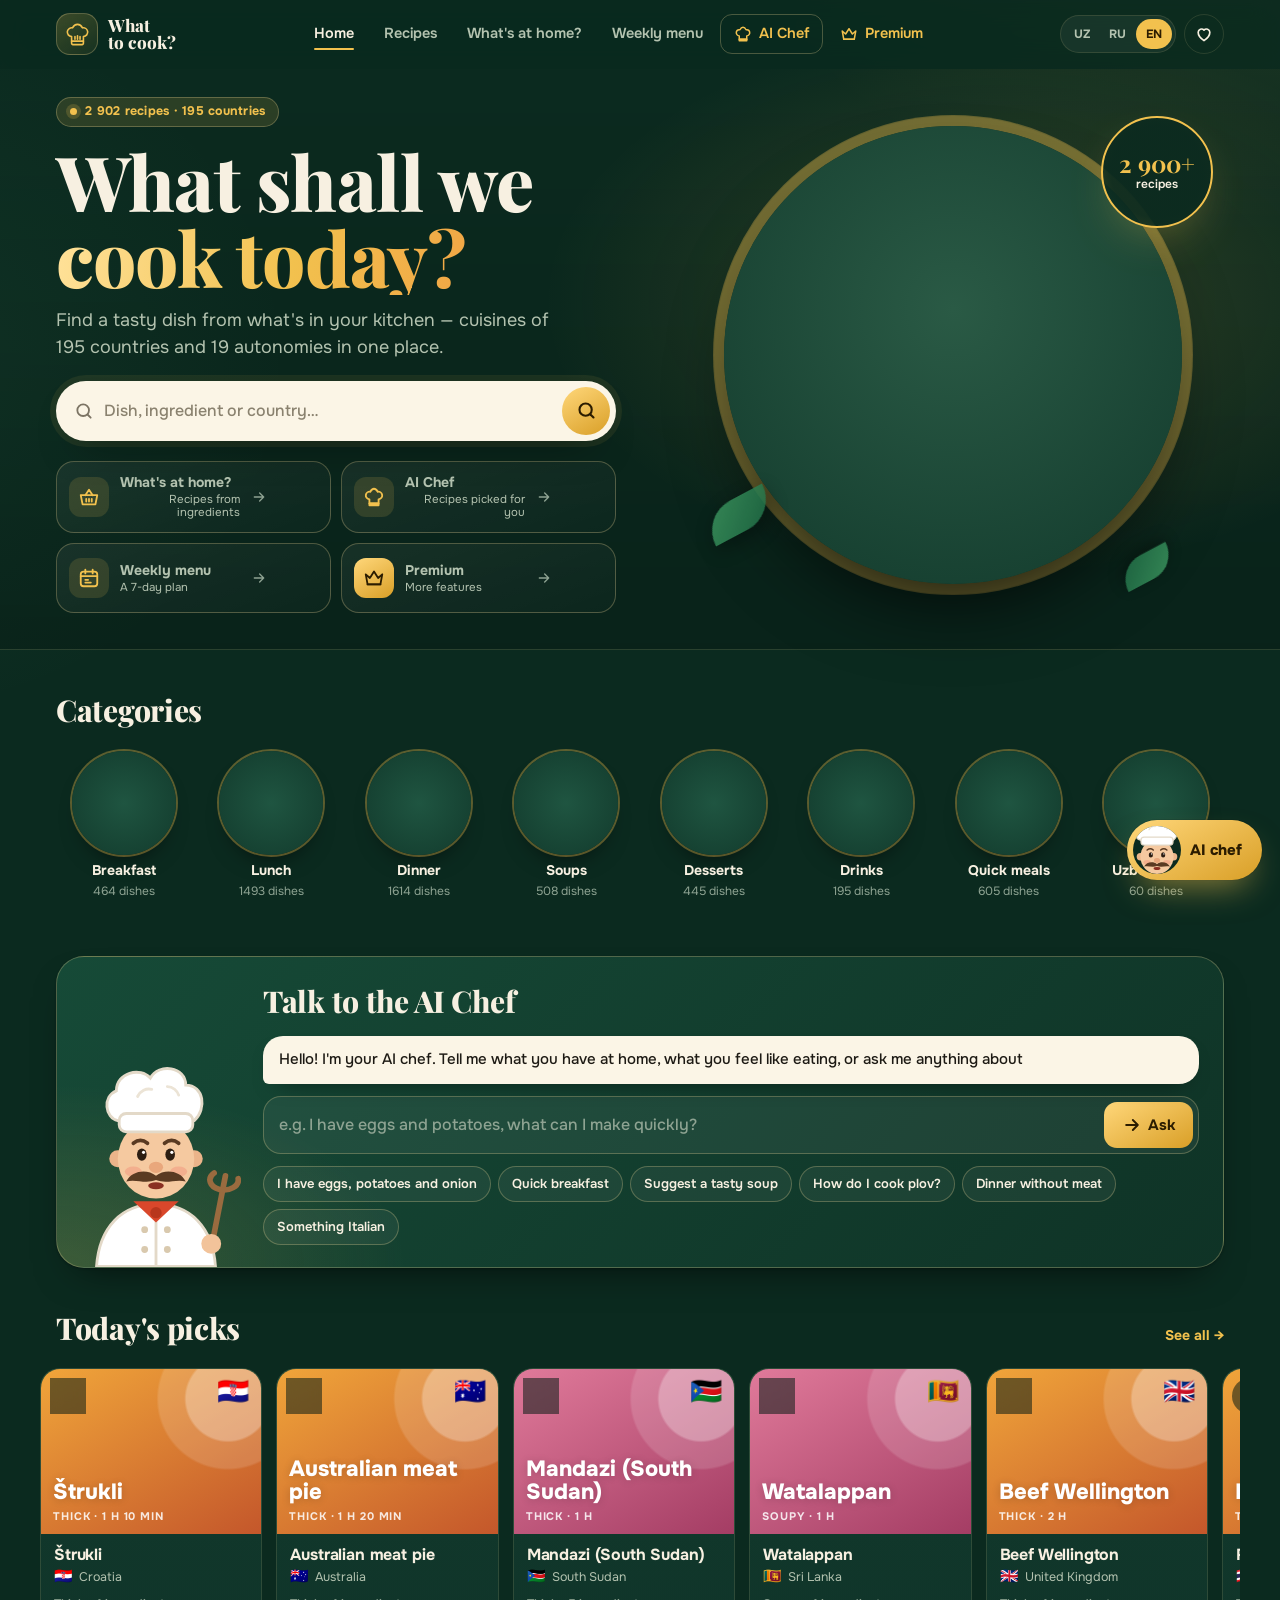
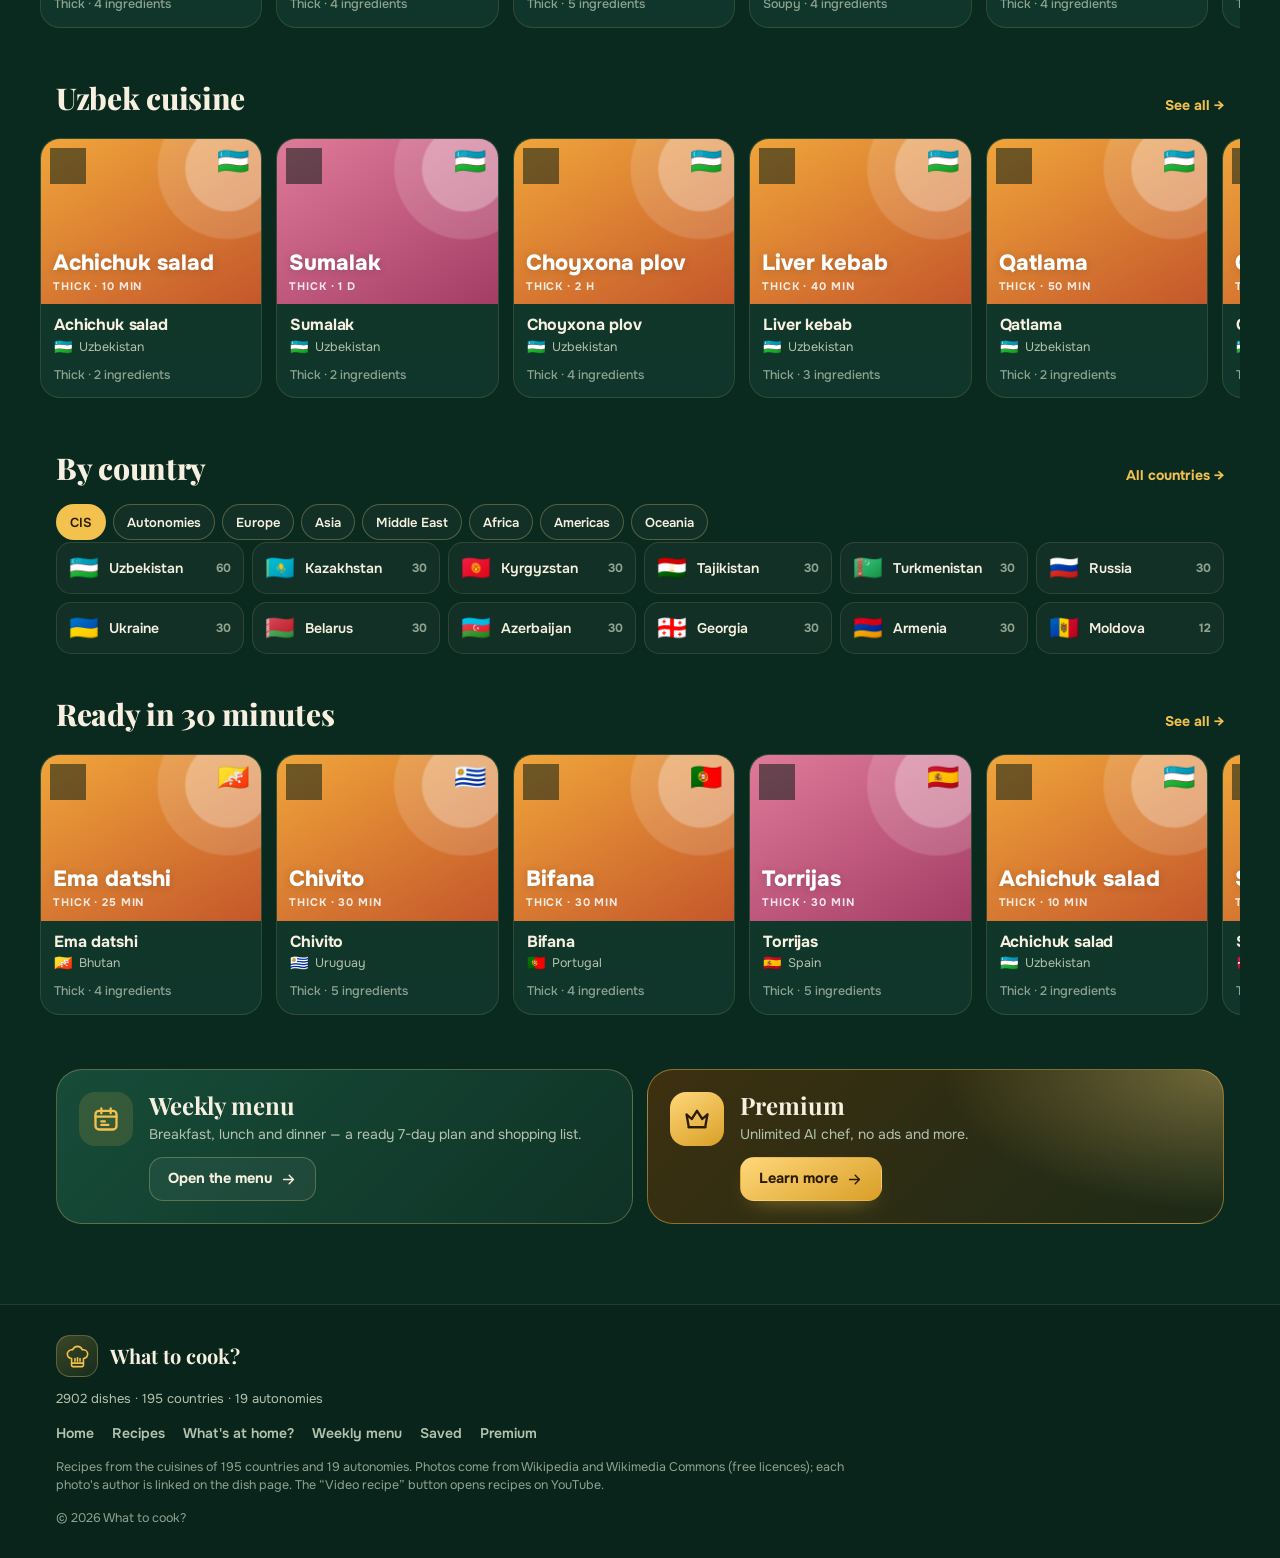
==== commit 3fde4a2b: "Yangi dizayn: sarlavhalardagi text-wrap:balance olib tashlandi — Safari 18 mobil rejimida sahifani q" ====
--- a/index.html
+++ b/index.html
@@ -12,7 +12,7 @@
 <link rel="preconnect" href="https://commons.wikimedia.org">
 <link rel="preconnect" href="https://upload.wikimedia.org">
 <link rel="stylesheet" href="https://fonts.googleapis.com/css2?family=Playfair+Display:ital,wght@0,700;0,800;1,700&family=Onest:wght@400;500;600;700&display=swap">
-<link rel="stylesheet" href="style.css?v=10">
+<link rel="stylesheet" href="style.css?v=11">
 </head>
 <body class="locked">
 <div class="gate" id="gate"><div class="gcard"><div class="gspin"></div></div></div>
--- a/style.css
+++ b/style.css
@@ -24,7 +24,7 @@
 a{color:inherit}
 button{font:inherit;color:inherit;cursor:pointer;-webkit-tap-highlight-color:transparent}
 button:focus-visible,input:focus-visible,a:focus-visible,textarea:focus-visible,.card:focus-visible{outline:2px solid var(--gold);outline-offset:2px}
-h1,h2,h3{margin:0;letter-spacing:-.01em;text-wrap:balance}
+h1,h2,h3{margin:0;letter-spacing:-.01em}
 .wrap{max-width:1200px;margin:0 auto;padding-left:max(16px,env(safe-area-inset-left,0px));padding-right:max(16px,env(safe-area-inset-right,0px))}
 .ic{width:20px;height:20px;fill:none;stroke:currentColor;stroke-width:2;stroke-linecap:round;stroke-linejoin:round;flex:none}
 @media (max-width:999px){:root{--tab:72px}}
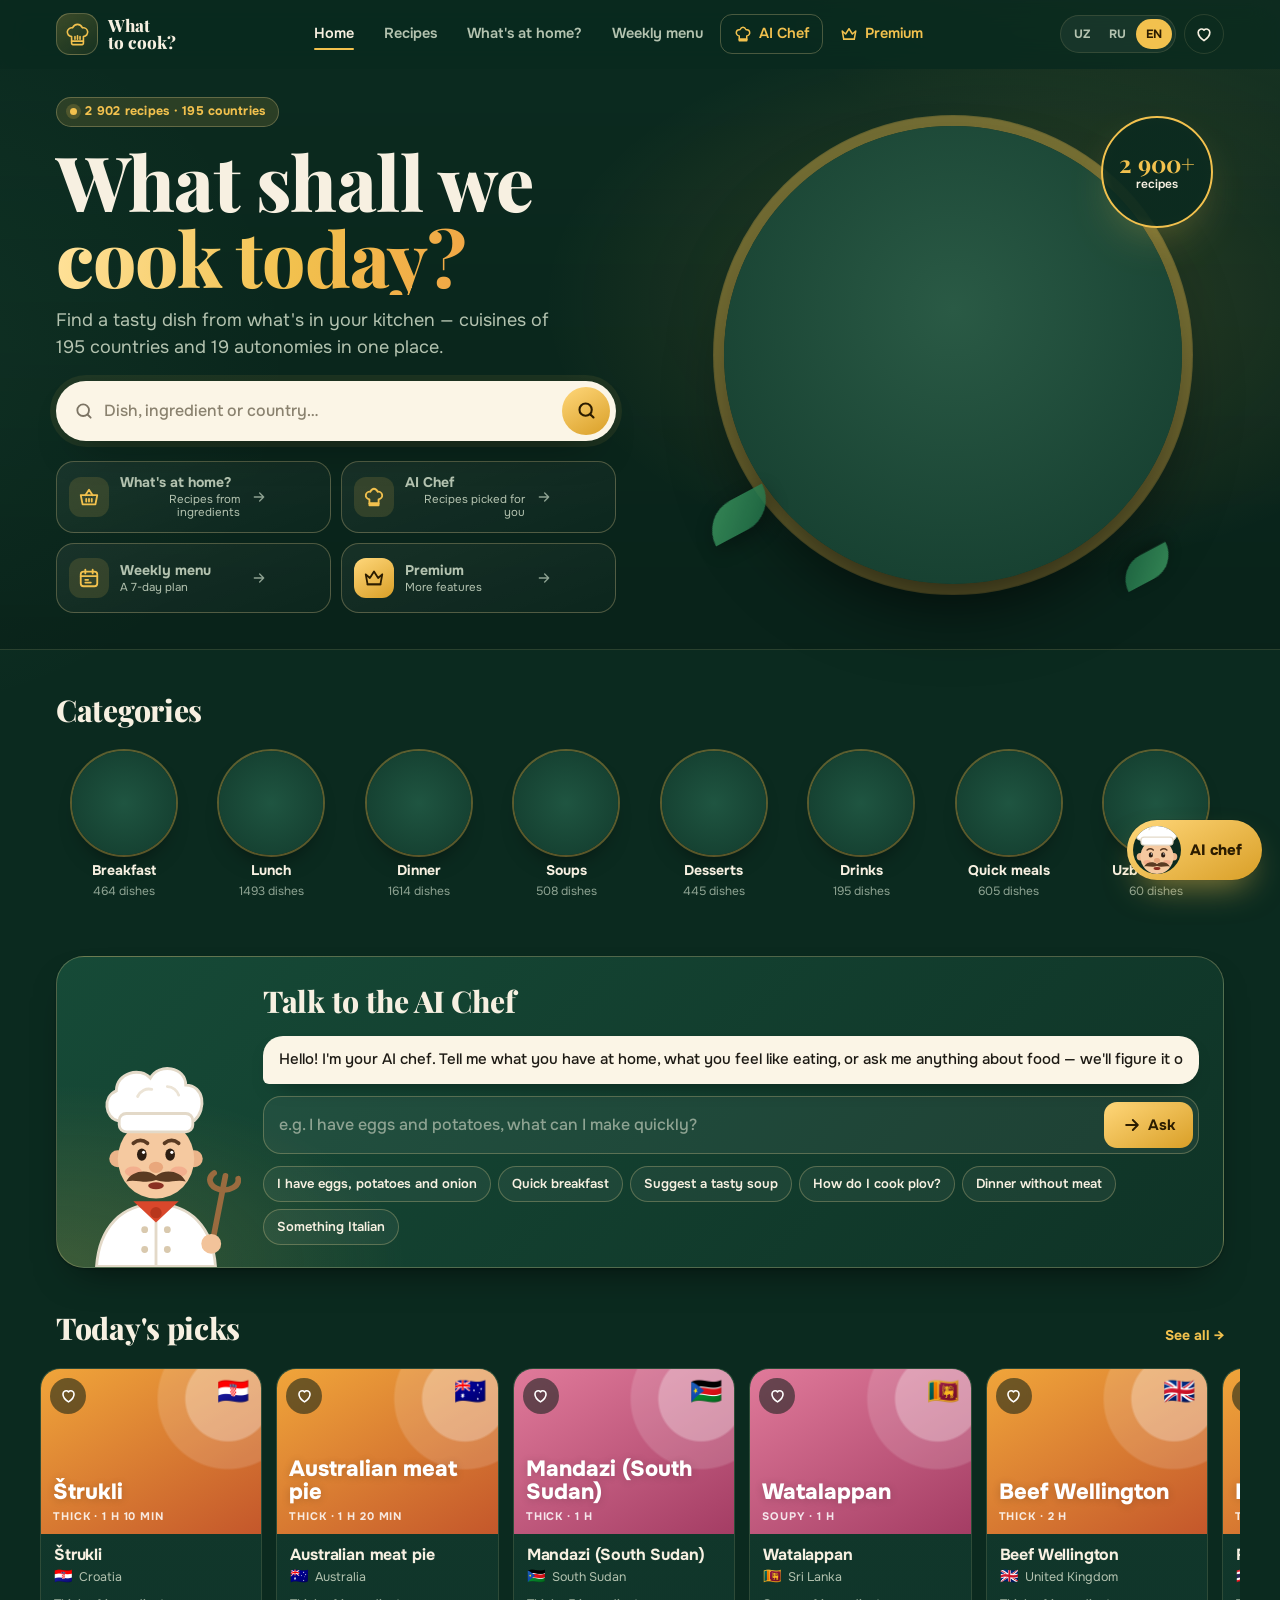
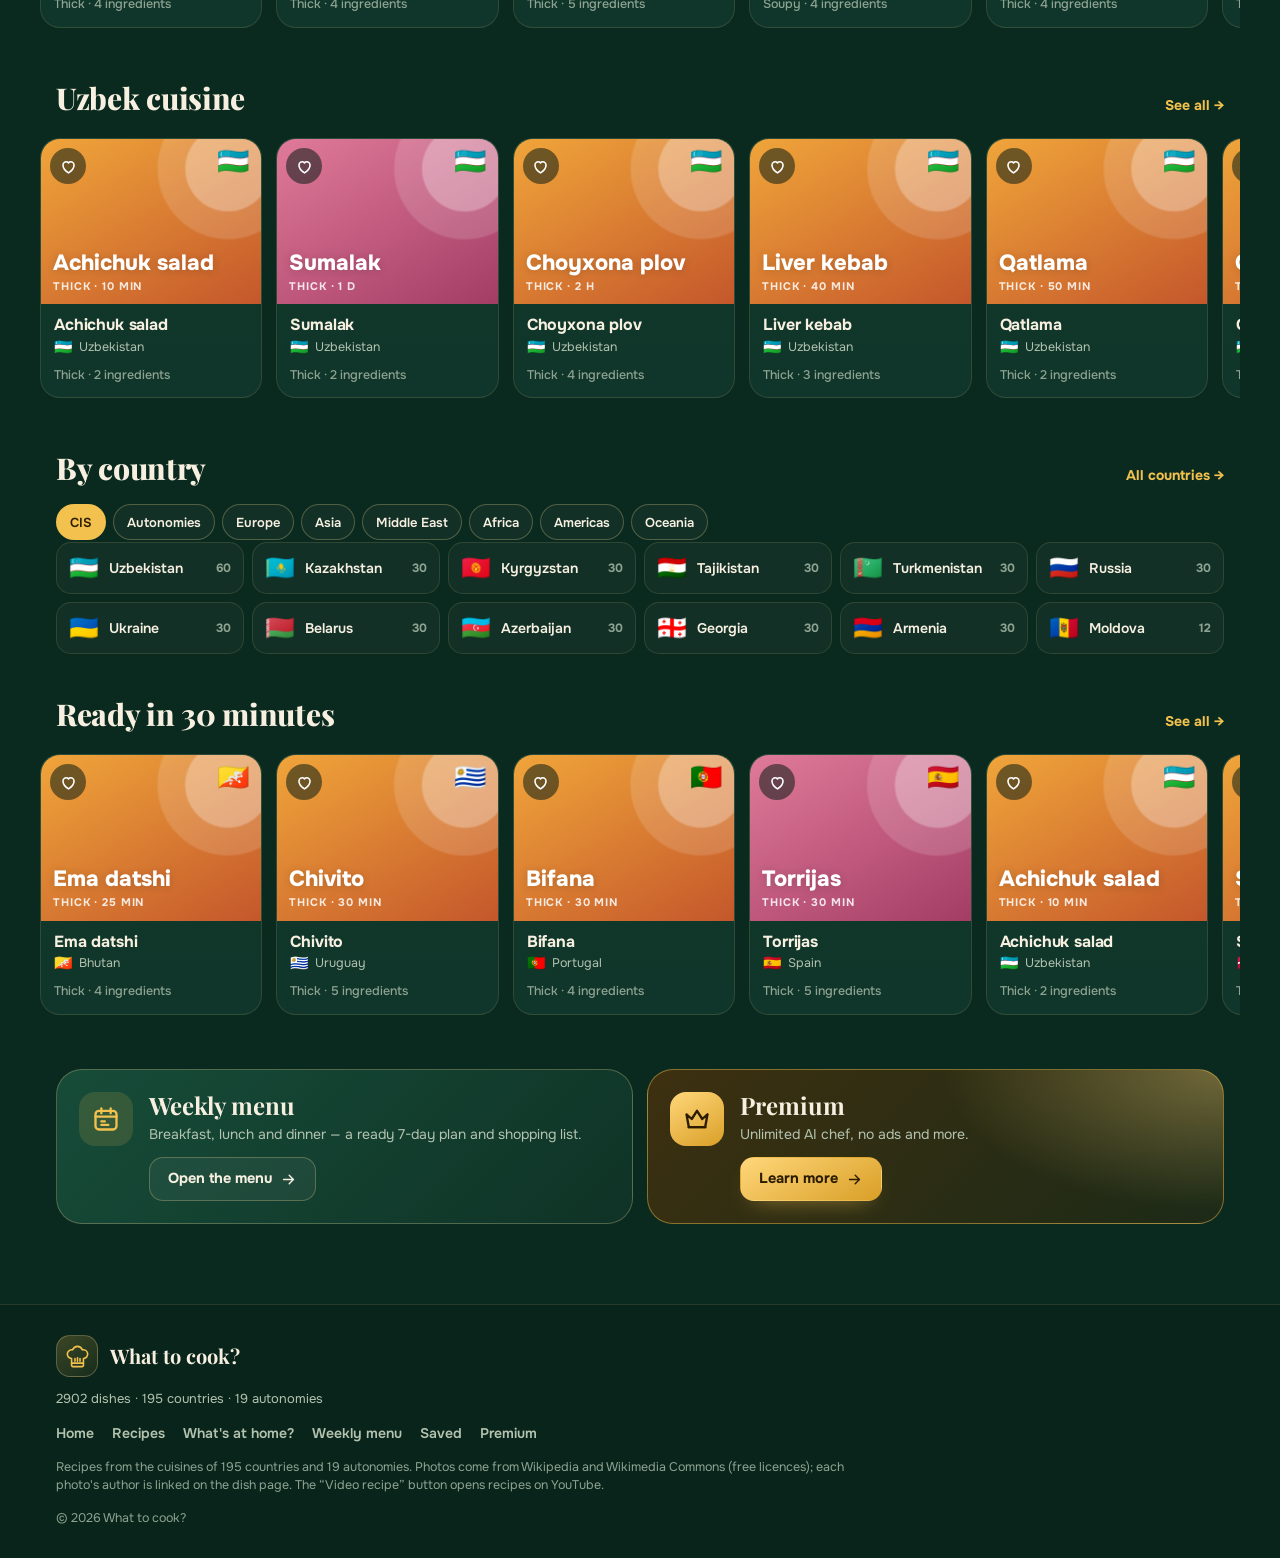
==== commit 5a05d7c4: "Yangi dizayn: filtr chiplaridan white-space:nowrap olib tashlandi — Safari 18 mobil rejimida sahifa " ====
--- a/index.html
+++ b/index.html
@@ -12,7 +12,7 @@
 <link rel="preconnect" href="https://commons.wikimedia.org">
 <link rel="preconnect" href="https://upload.wikimedia.org">
 <link rel="stylesheet" href="https://fonts.googleapis.com/css2?family=Playfair+Display:ital,wght@0,700;0,800;1,700&family=Onest:wght@400;500;600;700&display=swap">
-<link rel="stylesheet" href="style.css?v=11">
+<link rel="stylesheet" href="style.css?v=12">
 </head>
 <body class="locked">
 <div class="gate" id="gate"><div class="gcard"><div class="gspin"></div></div></div>
--- a/style.css
+++ b/style.css
@@ -202,7 +202,7 @@
 /* chips */
 .chips{display:flex;gap:7px;overflow-x:auto;scrollbar-width:none;margin:0 -16px;padding:0 16px 2px}
 .chips::-webkit-scrollbar{display:none}
-.chip{flex:none;height:40px;padding:0 15px;border-radius:999px;border:1px solid var(--line-2);background:rgba(255,255,255,.03);font-weight:600;font-size:14px;white-space:nowrap;display:inline-flex;align-items:center;gap:6px;color:var(--ink);transition:background .2s,border-color .2s}
+.chip{flex:none;height:40px;padding:0 15px;border-radius:999px;border:1px solid var(--line-2);background:rgba(255,255,255,.03);font-weight:600;font-size:14px;display:inline-flex;align-items:center;gap:6px;color:var(--ink);transition:background .2s,border-color .2s}
 .chip:hover{border-color:rgba(242,193,78,.5)}
 .chip[aria-pressed="true"]{background:var(--gold);color:var(--gold-ink);border-color:transparent}
 .chip.sm{height:36px;padding:0 13px;font-size:13px}
@@ -224,6 +224,7 @@
 .askgo svg,.send svg,.mic svg,.chb svg{width:20px;height:20px;fill:none;stroke:currentColor;stroke-width:2.3;stroke-linecap:round;stroke-linejoin:round}
 .hsug{display:flex;gap:7px;flex-wrap:wrap}
 .hsug .chip,.csug .chip{background:rgba(255,255,255,.05)}
+.hsug .chip,.csug .chip{white-space:nowrap}
 @media (max-width:640px){
   .chefsec{grid-template-columns:84px 1fr;padding:16px 14px 16px 8px;gap:10px 10px}
   .hchef{width:88px;margin-bottom:0;grid-row:1/3;align-self:start}
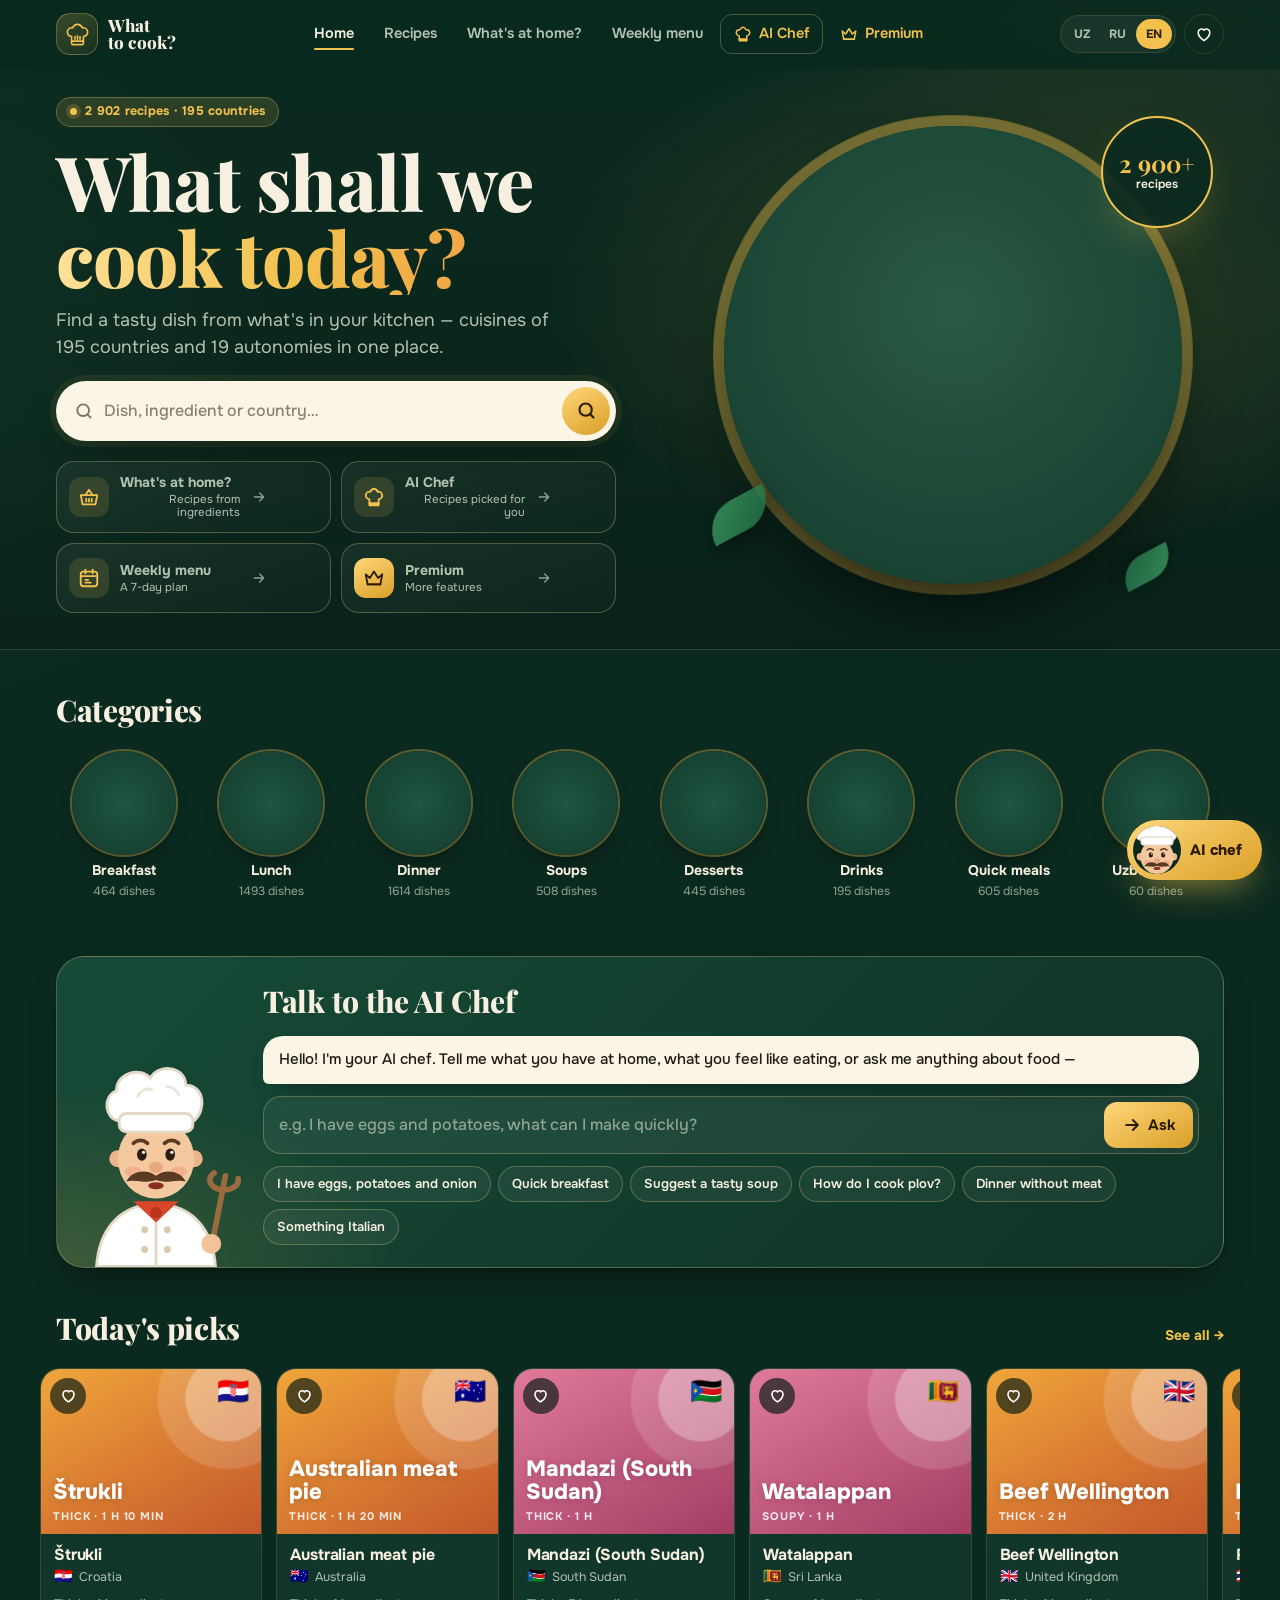
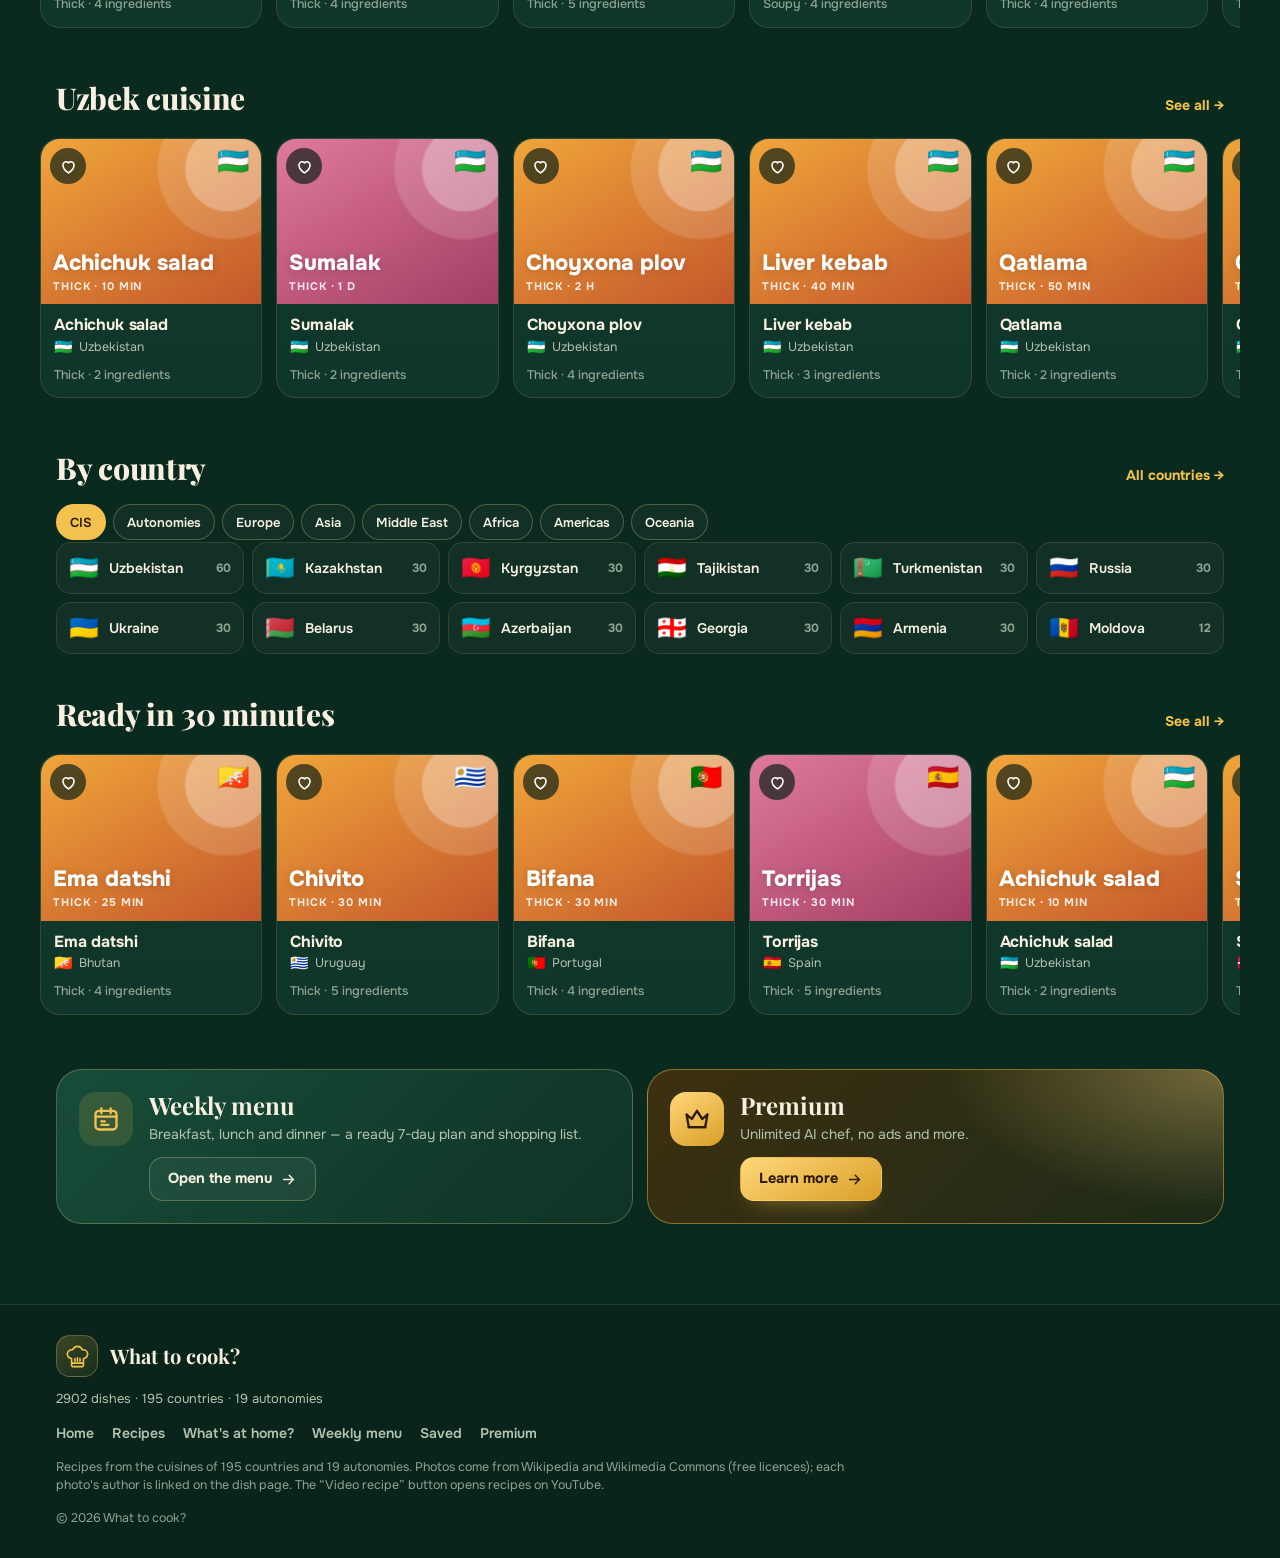
==== commit ff29f205: "Yangi dizayn: har bir kartochkadagi vaqt belgisi va yurakcha tugmasidan backdrop-filter olib tashlan" ====
--- a/index.html
+++ b/index.html
@@ -12,7 +12,7 @@
 <link rel="preconnect" href="https://commons.wikimedia.org">
 <link rel="preconnect" href="https://upload.wikimedia.org">
 <link rel="stylesheet" href="https://fonts.googleapis.com/css2?family=Playfair+Display:ital,wght@0,700;0,800;1,700&family=Onest:wght@400;500;600;700&display=swap">
-<link rel="stylesheet" href="style.css?v=12">
+<link rel="stylesheet" href="style.css?v=13">
 </head>
 <body class="locked">
 <div class="gate" id="gate"><div class="gcard"><div class="gspin"></div></div></div>
--- a/style.css
+++ b/style.css
@@ -155,10 +155,10 @@
 .card:hover .cover img{transform:scale(1.07)}
 .cover::after{content:"";position:absolute;inset:auto 0 0 0;height:45%;background:linear-gradient(180deg,transparent,rgba(5,20,14,.55));pointer-events:none;z-index:1}
 .cover:has(.tile)::after{display:none}
-.ctime{position:absolute;left:9px;bottom:9px;z-index:2;display:inline-flex;align-items:center;gap:5px;height:26px;padding:0 9px;border-radius:999px;background:rgba(8,28,20,.66);-webkit-backdrop-filter:blur(6px);backdrop-filter:blur(6px);color:#fff;font-size:12px;font-weight:700}
+.ctime{position:absolute;left:9px;bottom:9px;z-index:2;display:inline-flex;align-items:center;gap:5px;height:26px;padding:0 9px;border-radius:999px;background:rgba(8,28,20,.78);color:#fff;font-size:12px;font-weight:700}
 .ctime .ic{width:14px;height:14px;color:var(--gold)}
 .cover:has(.tile) .ctime{display:none}
-.fav{position:absolute;right:9px;top:9px;z-index:3;width:36px;height:36px;border-radius:50%;border:0;background:rgba(8,28,20,.55);-webkit-backdrop-filter:blur(6px);backdrop-filter:blur(6px);display:grid;place-items:center;color:#fff;transition:transform .2s,background .2s}
+.fav{position:absolute;right:9px;top:9px;z-index:3;width:36px;height:36px;border-radius:50%;border:0;background:rgba(8,28,20,.68);display:grid;place-items:center;color:#fff;transition:transform .2s,background .2s}
 .fav .ic{width:19px;height:19px}
 .fav:hover{transform:scale(1.08)}
 .fav[aria-pressed="true"]{background:#fff;color:#e2463d}
